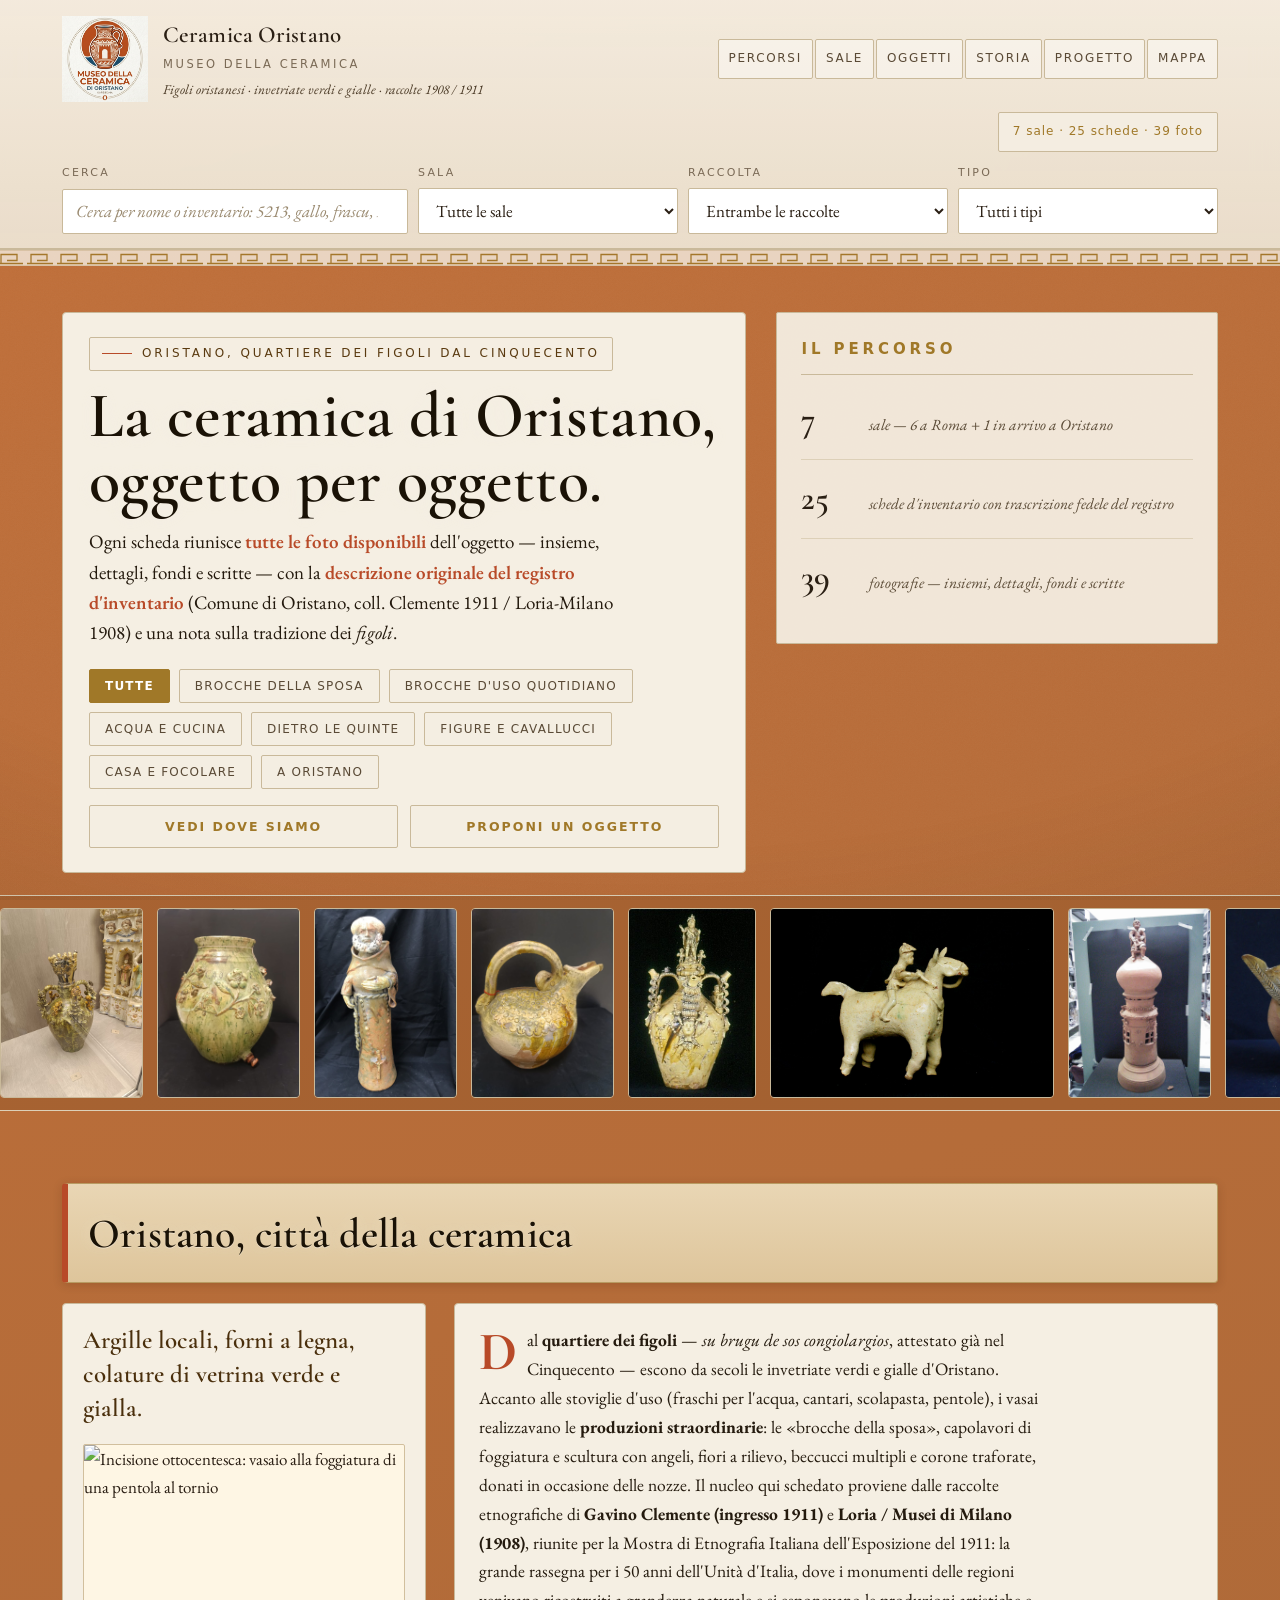
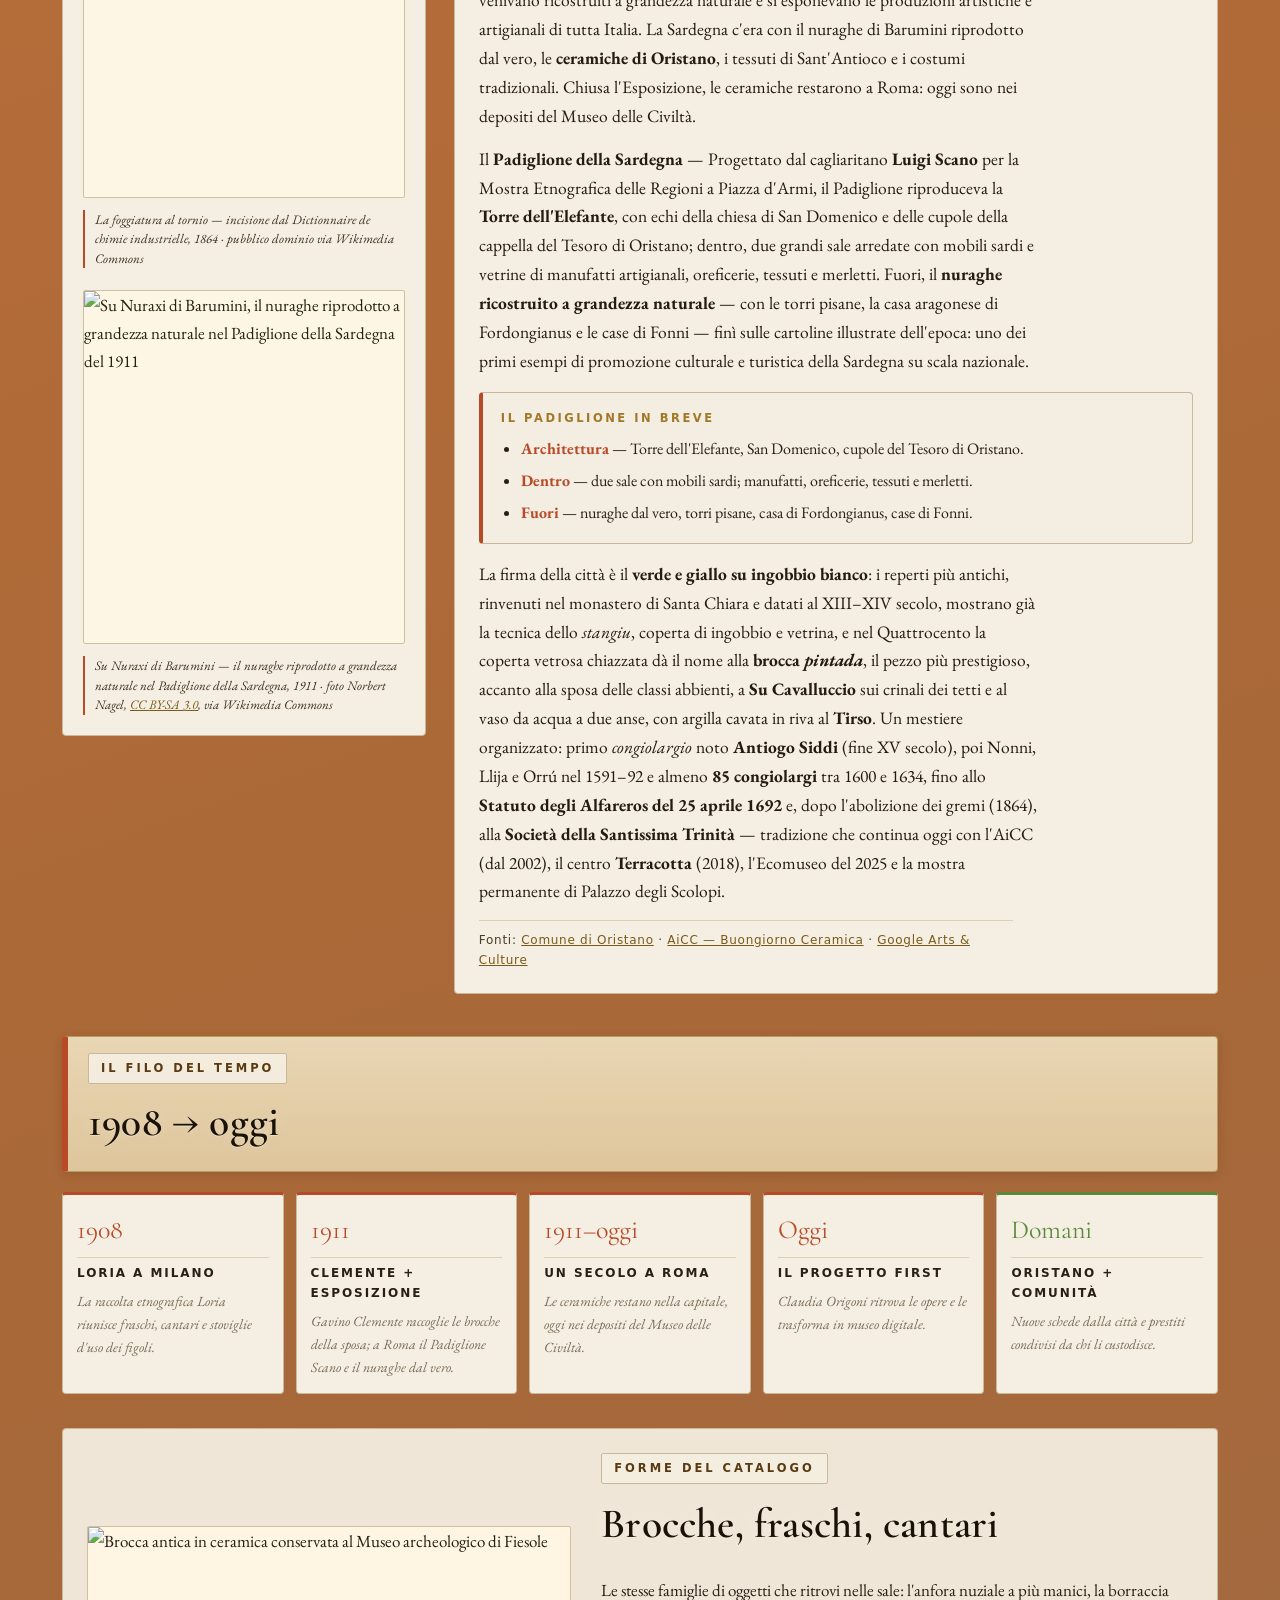
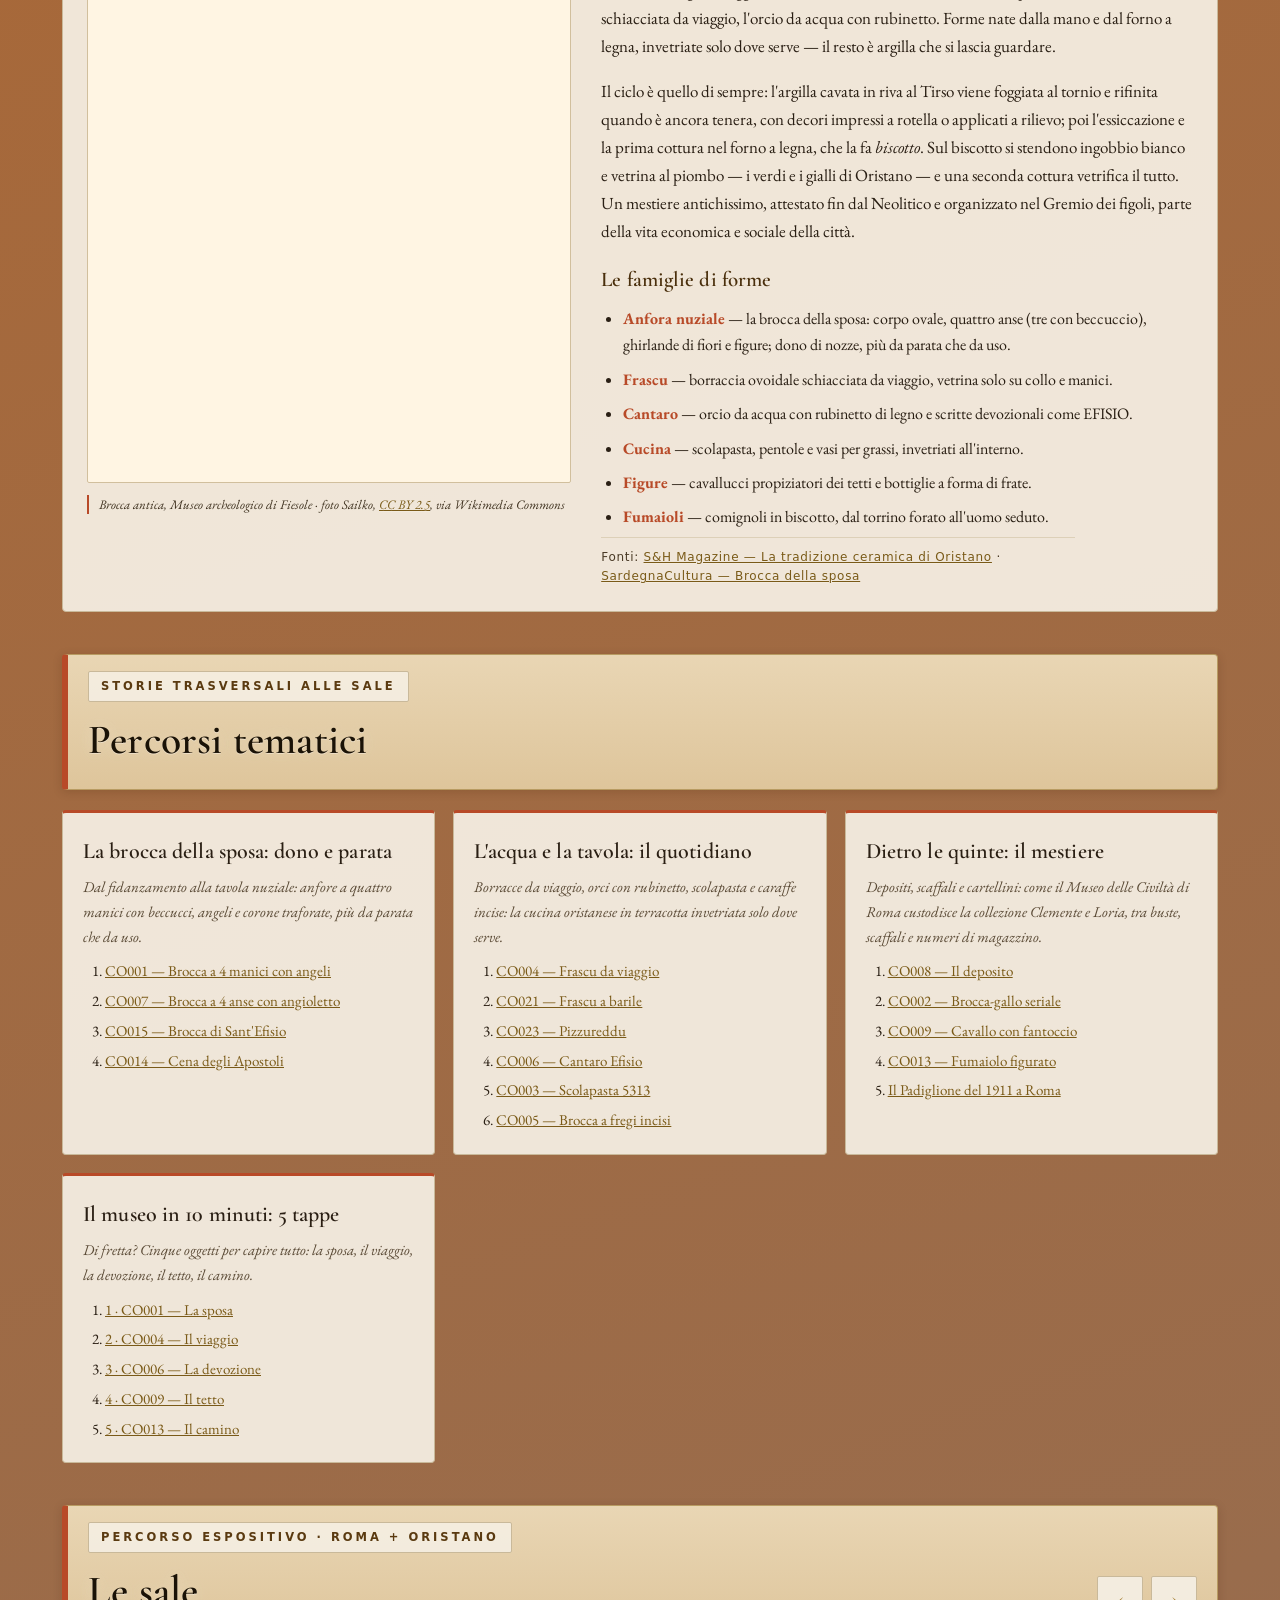
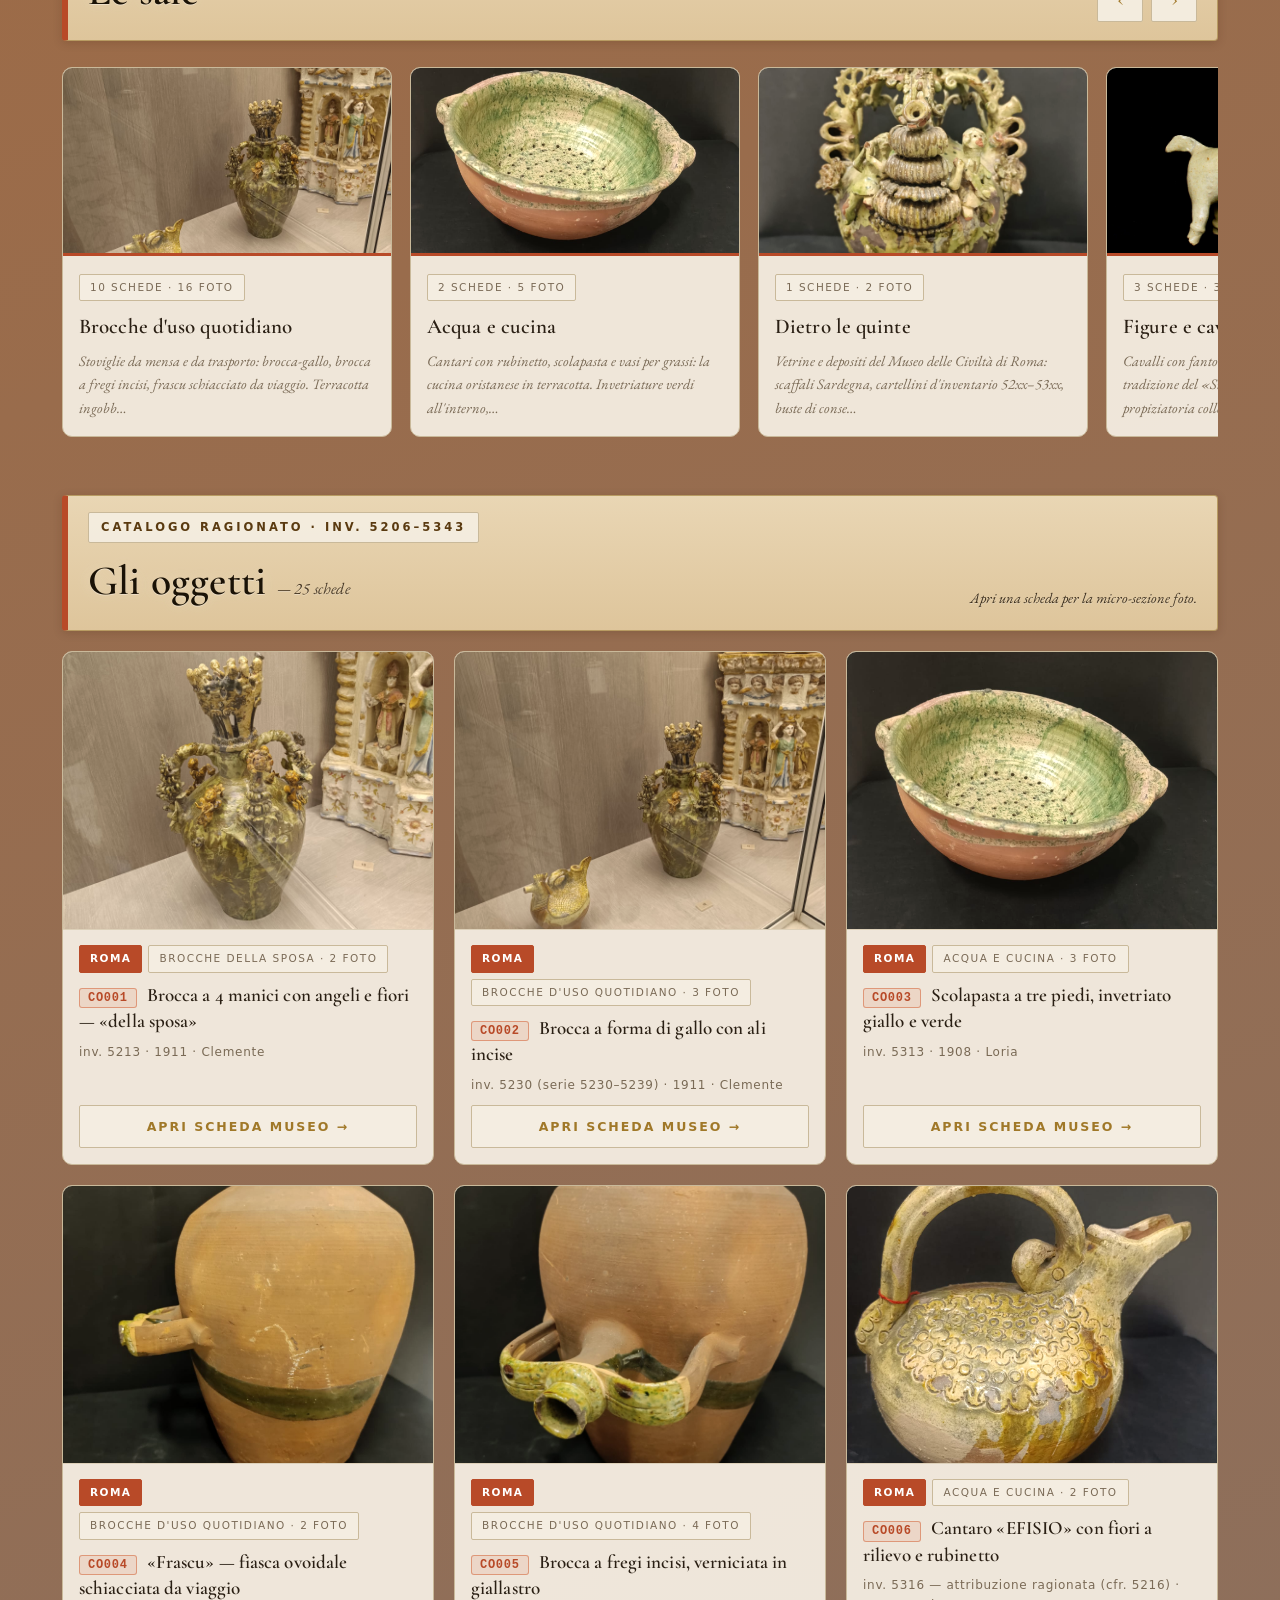
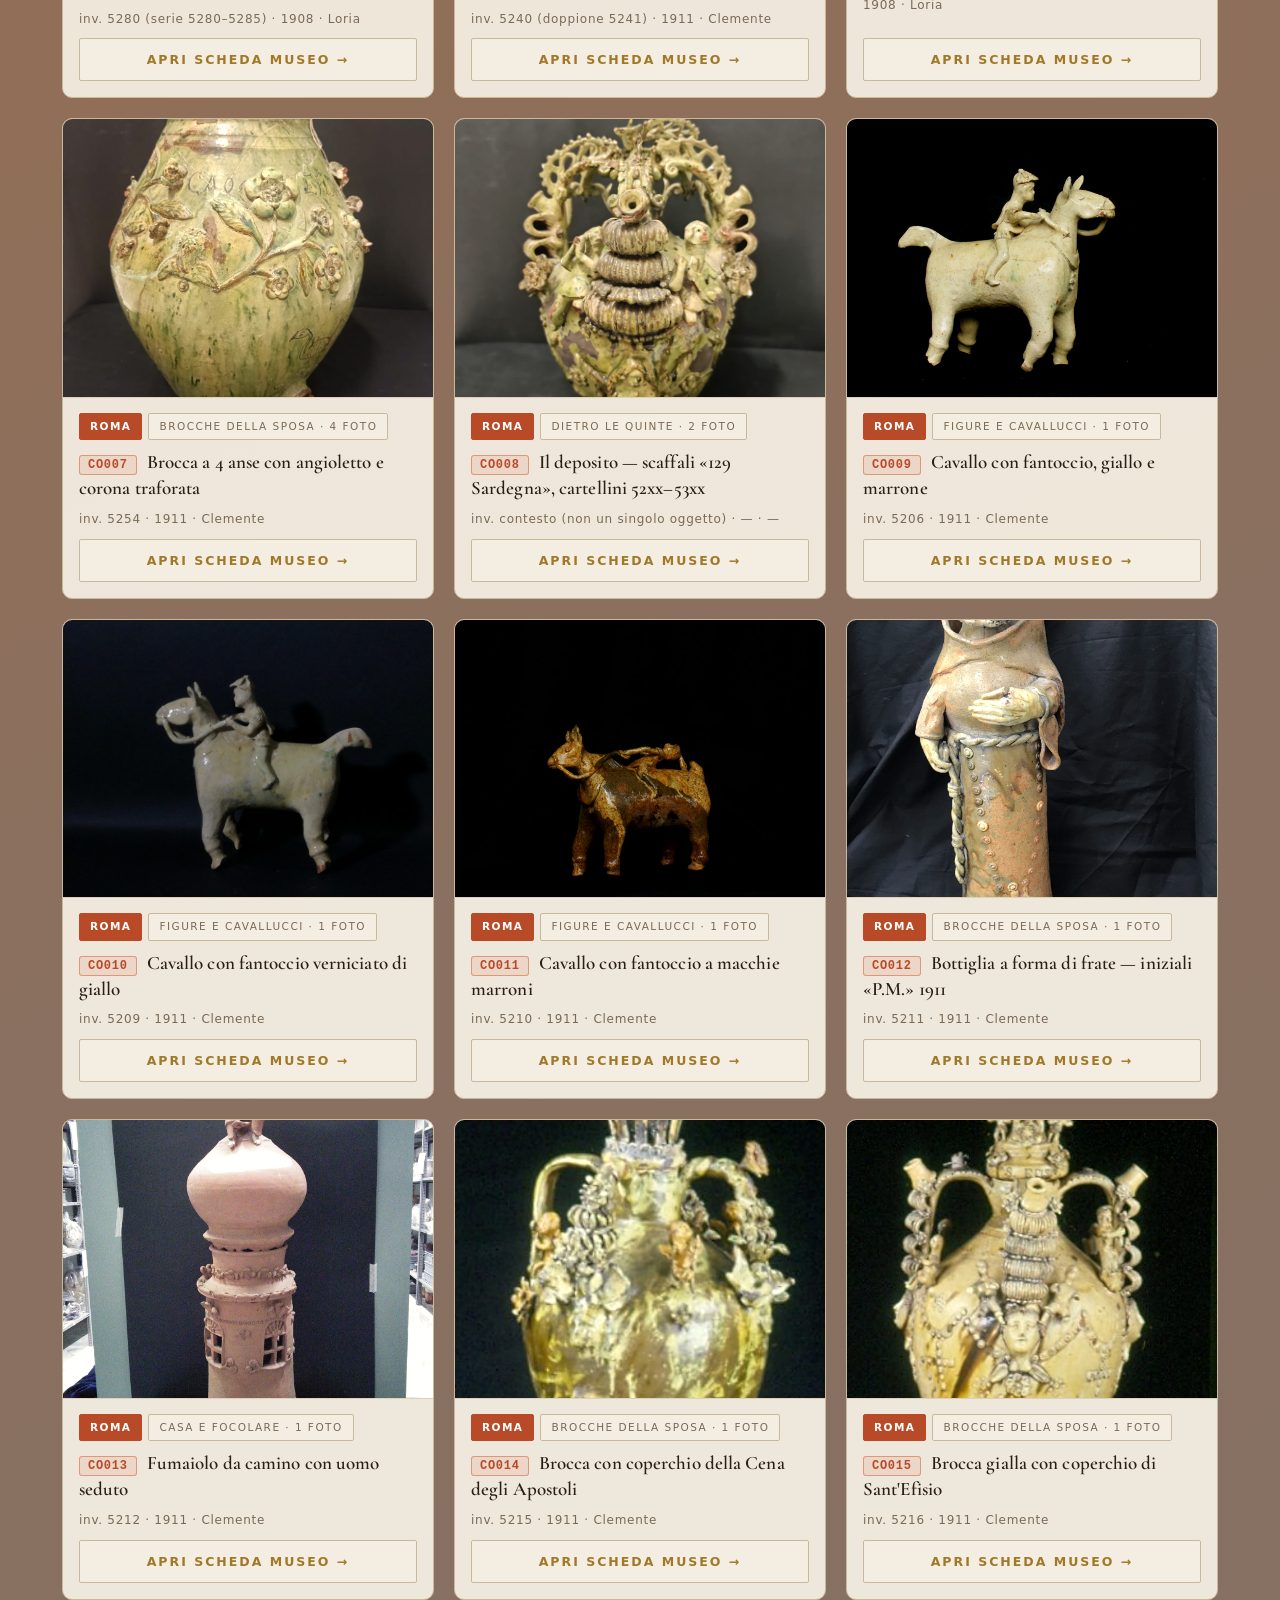
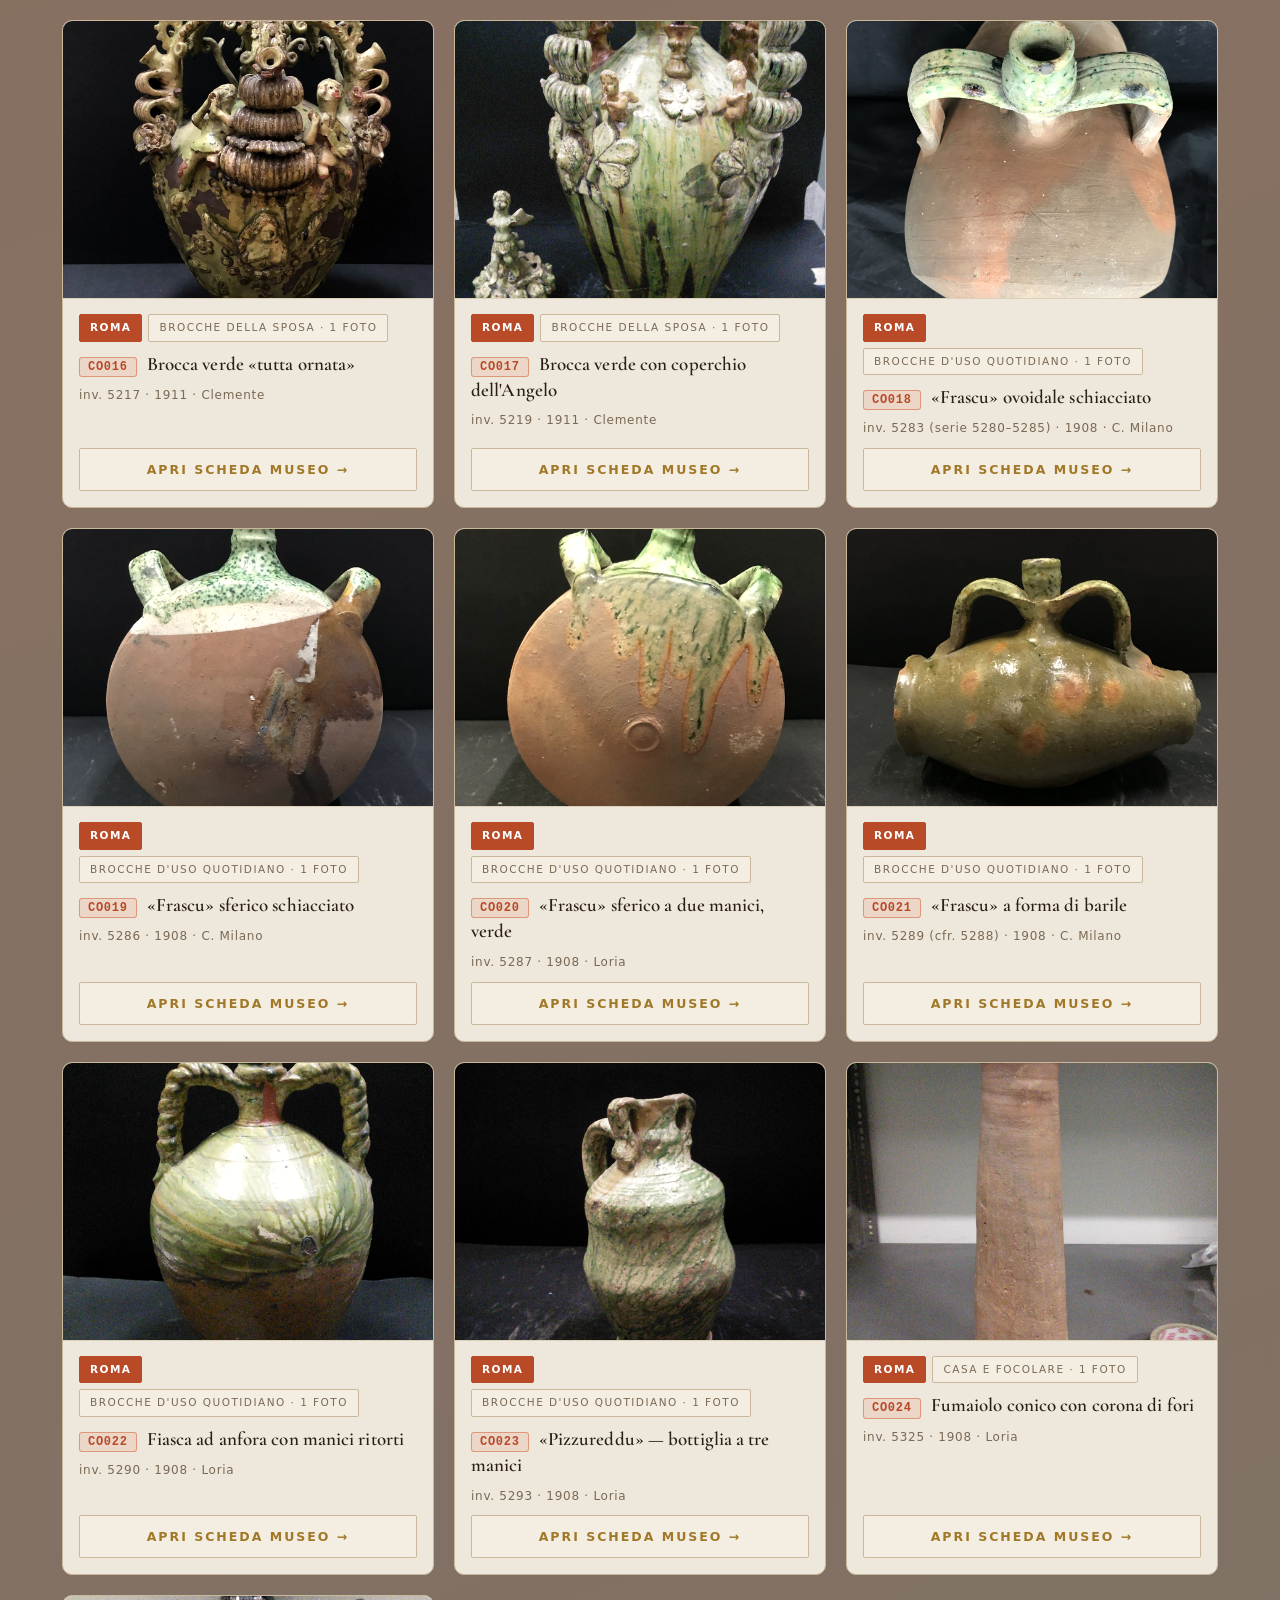
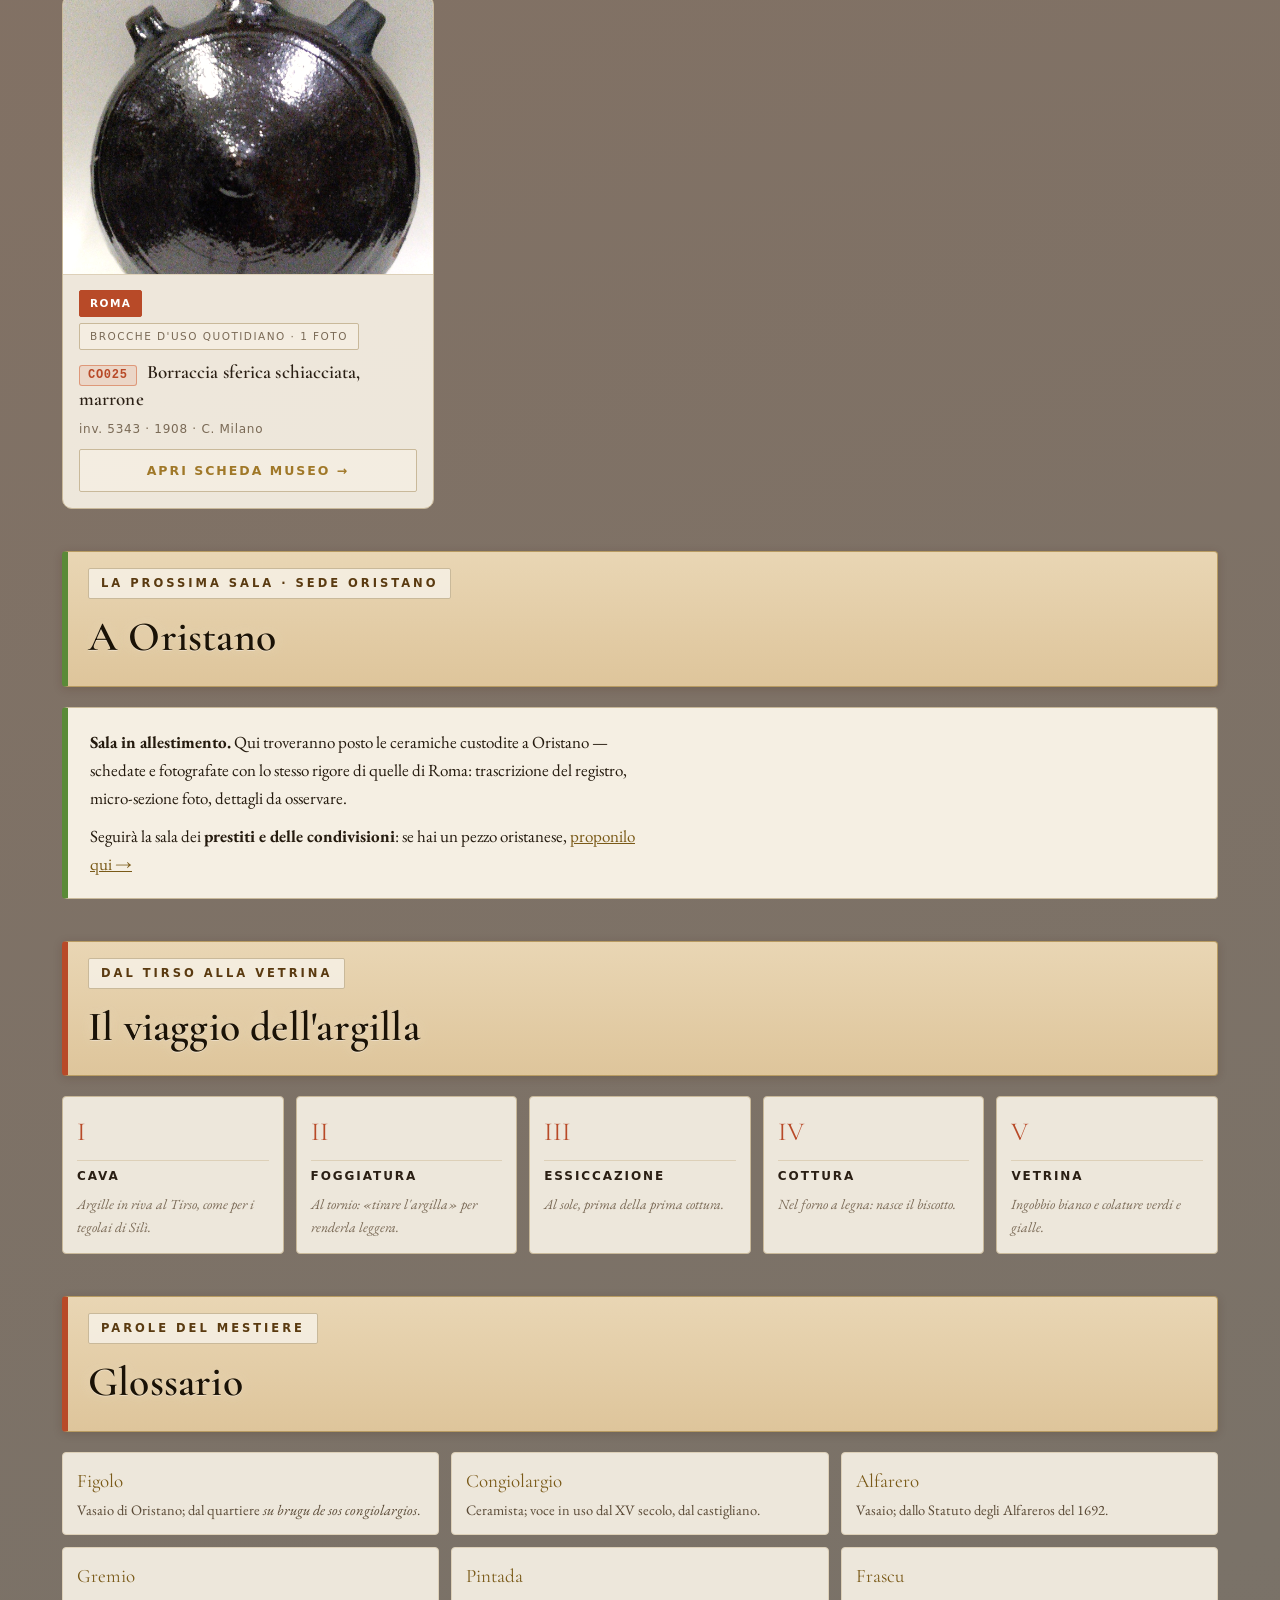
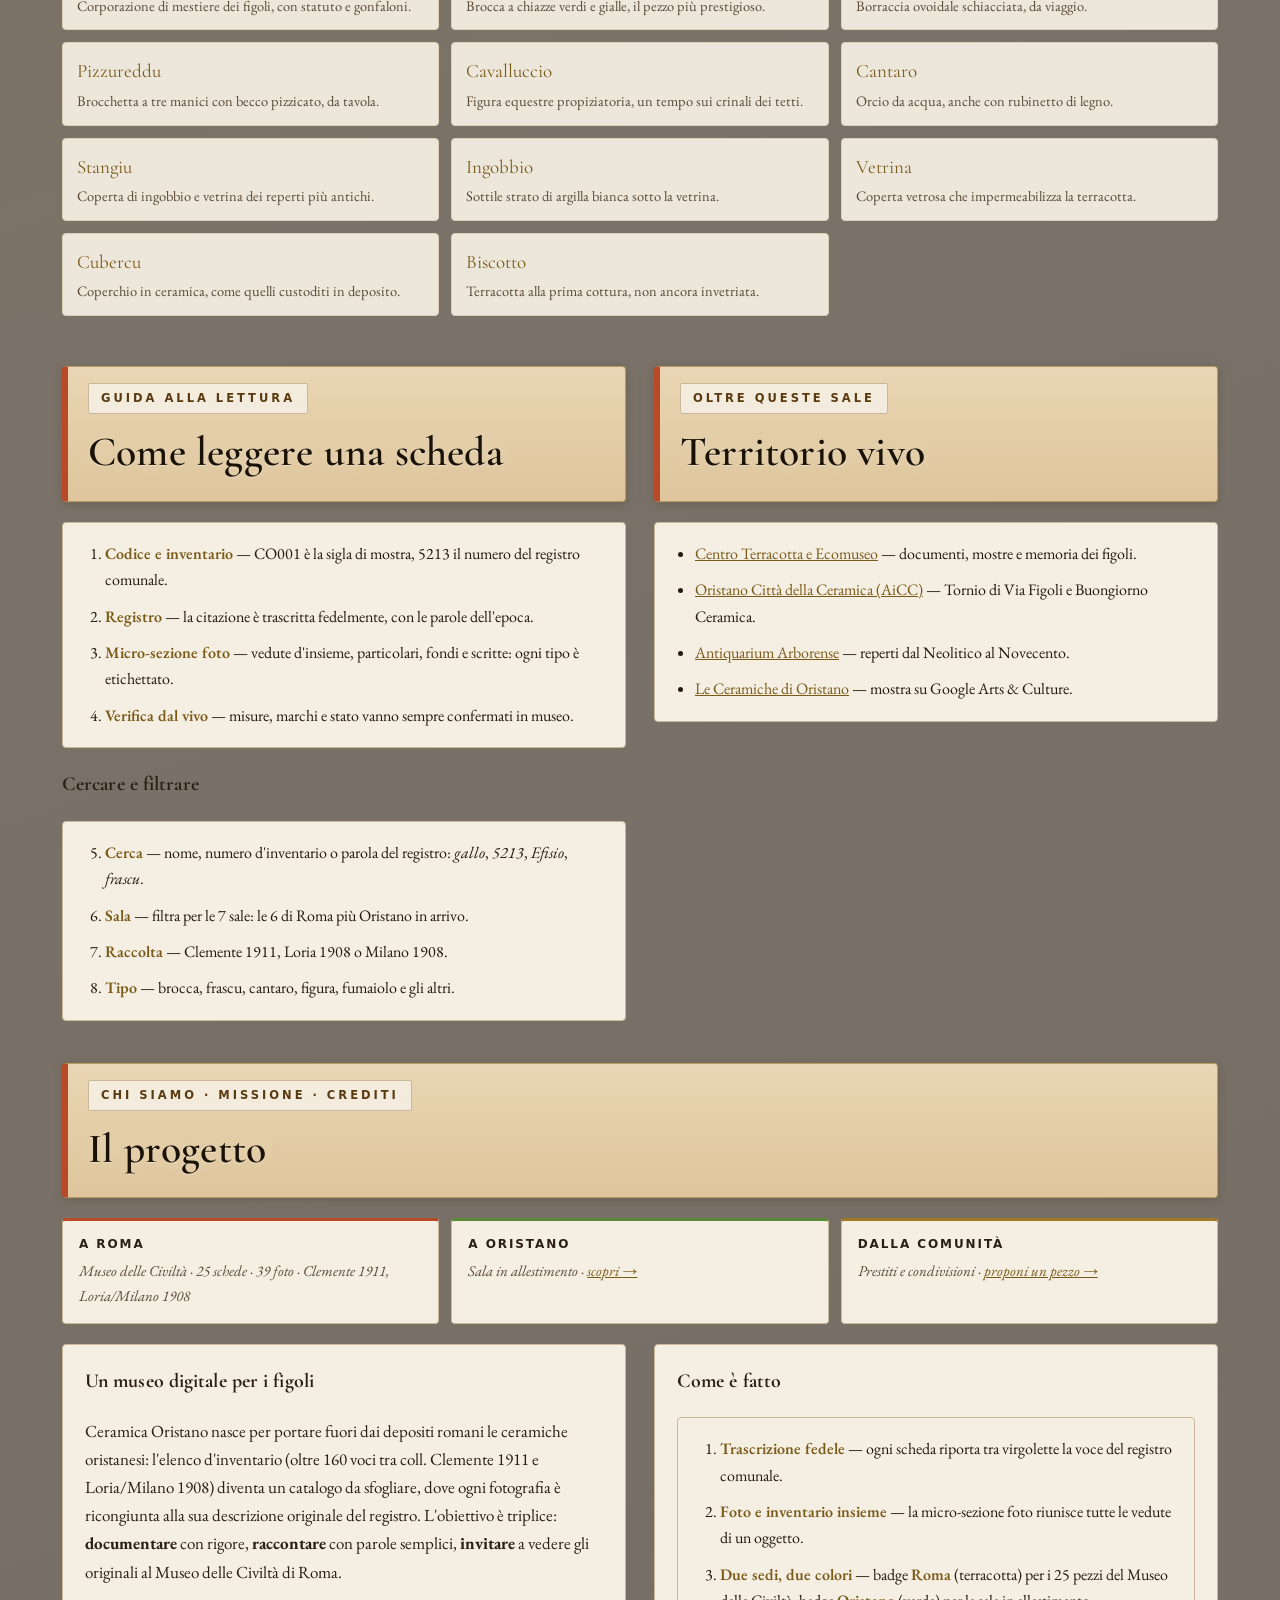
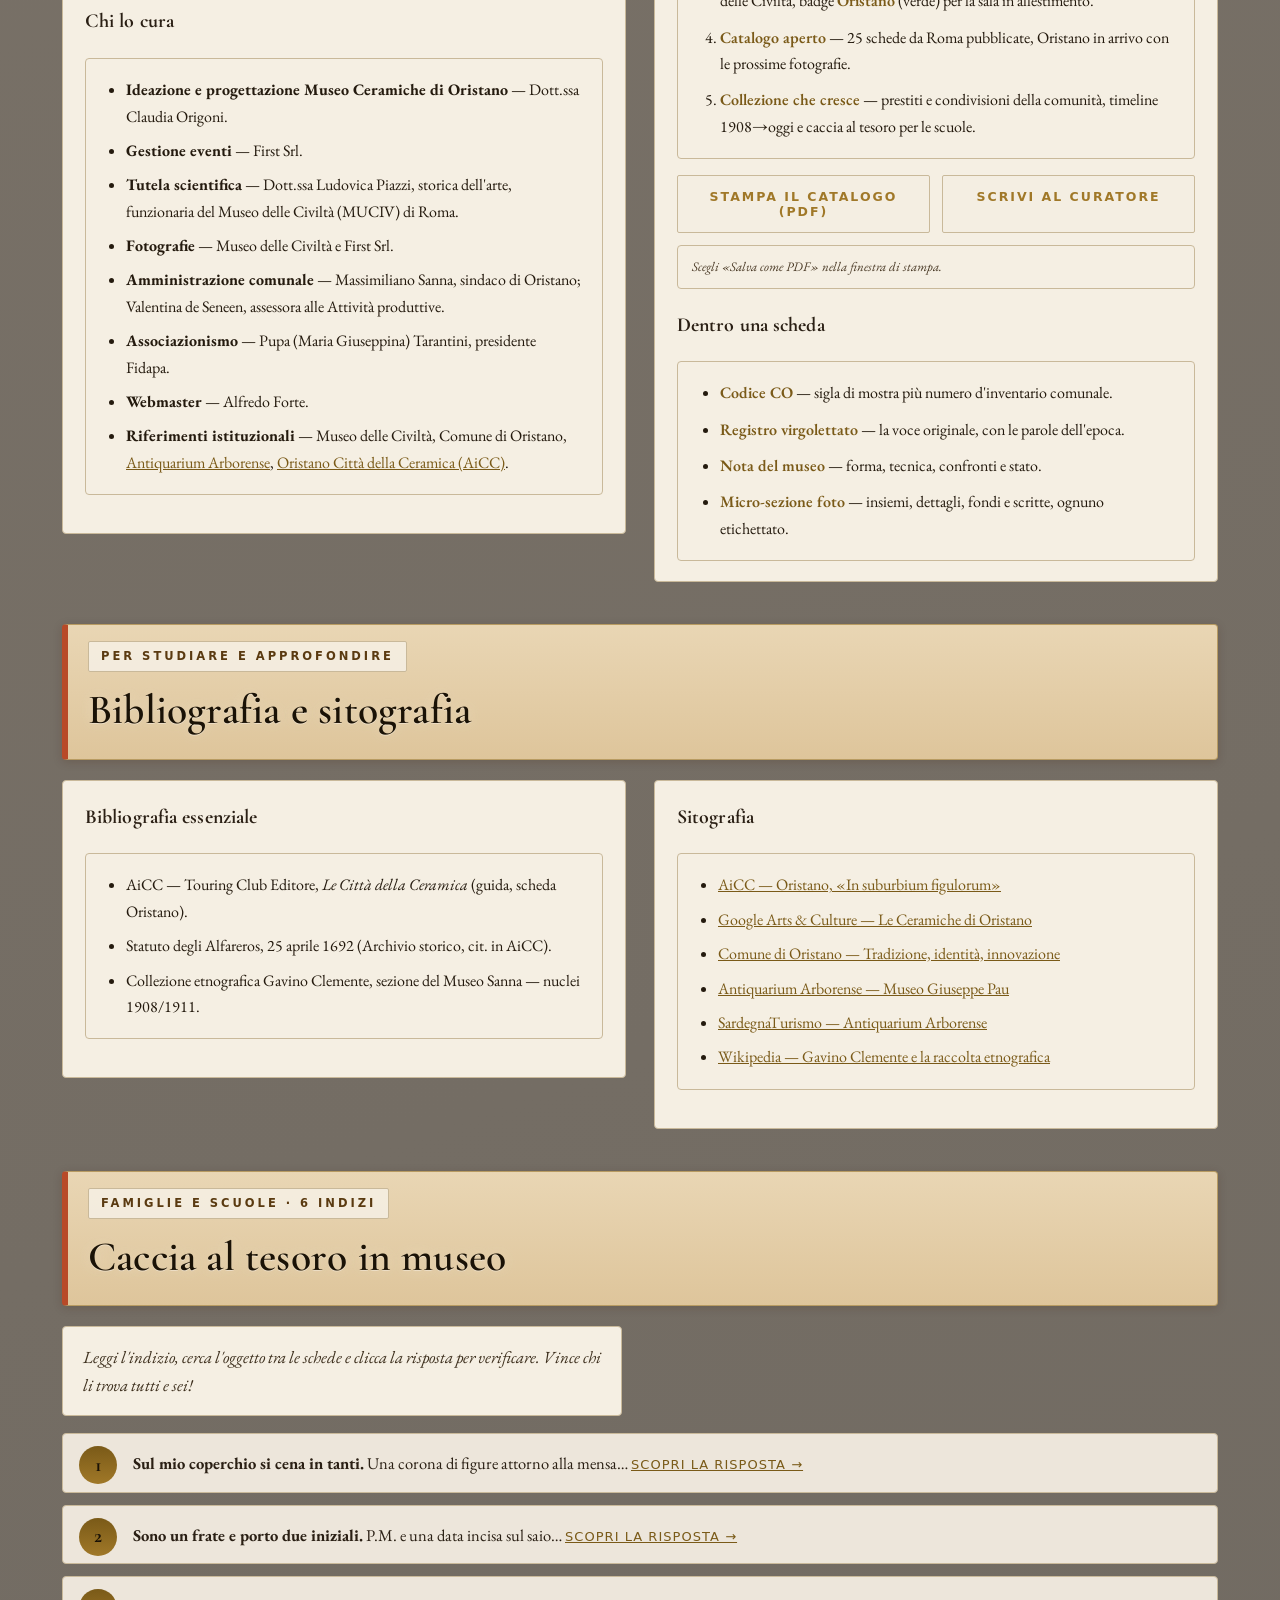
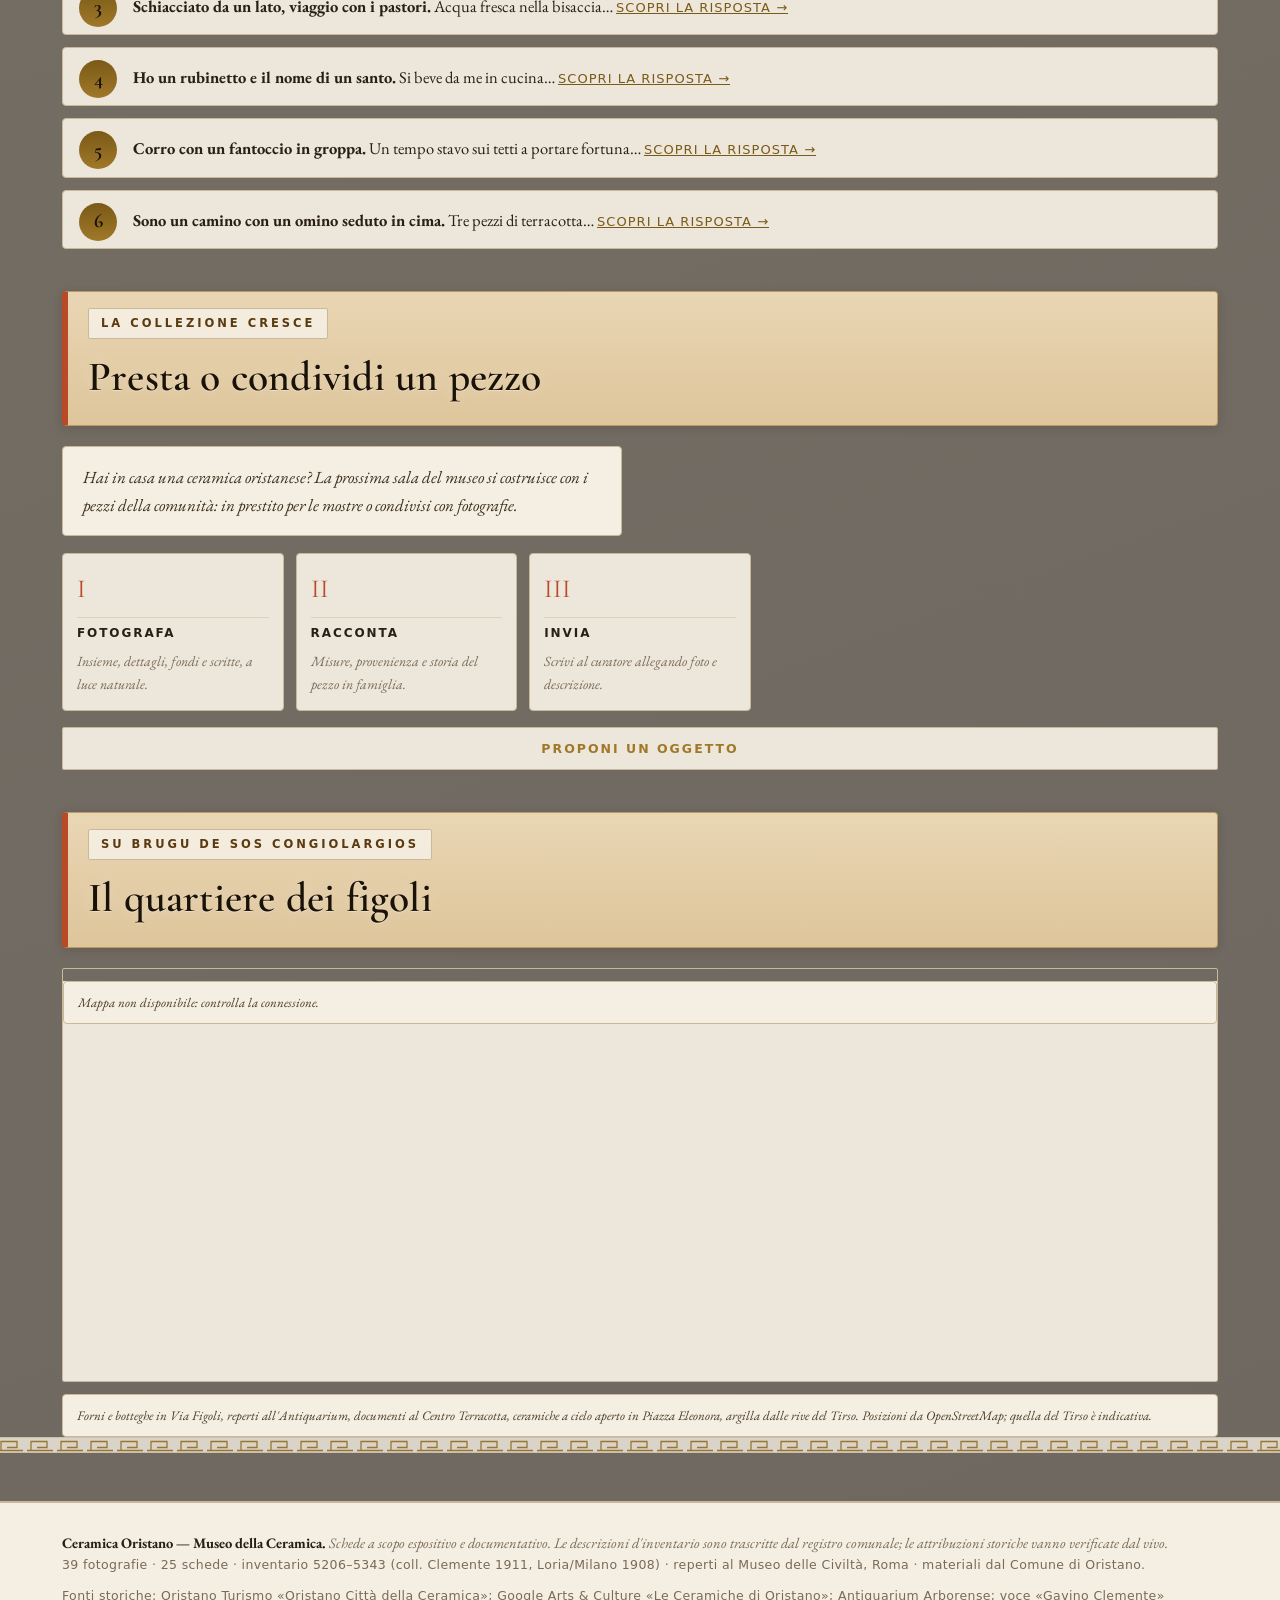
==== index.html @ d8eb33da "feat: strip capolavori e lente zoom 2x nelle schede" ====
<!DOCTYPE html>
<html lang="it">
<head>
<meta charset="UTF-8">
<meta name="viewport" content="width=device-width, initial-scale=1.0">
<meta name="theme-color" content="#14110d">
<title>Ceramica Oristano — Museo della Ceramica</title>
<meta name="description" content="Museo digitale delle ceramiche oristanesi custodite al Museo delle Civiltà di Roma: brocche della sposa, fraschi, cantari e scolapasta dei figoli, con descrizioni d'inventario e foto.">
<meta name="DC.title" content="Ceramica Oristano — Museo della Ceramica">
<meta name="DC.creator" content="Alfredo Forte">
<meta name="DC.contributor" content="Claudia Origoni (First Srl); Ludovica Piazzi (Museo delle Civiltà)">
<meta name="DC.publisher" content="Comune di Oristano">
<meta name="DC.subject" content="ceramica oristanese; figoli; brocca della sposa; frascu; cantaro; etnografia sarda; Clemente 1911; Loria 1908">
<meta name="DC.description" content="Museo digitale delle ceramiche oristanesi (inv. 5206–5343) custodite al Museo delle Civiltà di Roma.">
<meta name="DC.date" content="2026">
<meta name="DC.type" content="InteractiveResource">
<meta name="DC.format" content="text/html">
<meta name="DC.language" content="it">
<meta name="DC.coverage" content="Oristano, Sardegna; Roma">
<meta name="DC.rights" content="Testi di Alfredo Forte; fotografie: Museo delle Civiltà, First Srl, su concessione del Comune di Oristano">
<link rel="canonical" href="https://ceramica-oristano.vercel.app/">
<meta property="og:type" content="website">
<meta property="og:locale" content="it_IT">
<meta property="og:site_name" content="Ceramica Oristano — Museo della Ceramica">
<meta property="og:title" content="Ceramica Oristano — Museo della Ceramica">
<meta property="og:description" content="Brocche della sposa, fraschi, cantari, cavallucci e fumaioli dei figoli oristanesi: 25 schede d'inventario con 39 fotografie.">
<meta property="og:url" content="https://ceramica-oristano.vercel.app/">
<meta property="og:image" content="https://ceramica-oristano.vercel.app/assets/logo-museo-icon.png">
<meta property="og:image:alt" content="Logo Ceramica Oristano — Museo della Ceramica">
<meta name="twitter:card" content="summary_large_image">
<meta name="twitter:title" content="Ceramica Oristano — Museo della Ceramica">
<meta name="twitter:description" content="Brocche della sposa, fraschi, cantari, cavallucci e fumaioli dei figoli oristanesi: 25 schede d'inventario con 39 fotografie.">
<meta name="twitter:image" content="https://ceramica-oristano.vercel.app/assets/logo-museo-icon.png">
<script type="application/ld+json">
{"@context":"https://schema.org","@graph":[
 {"@type":"Museum","name":"Ceramica Oristano — Museo della Ceramica","description":"Museo digitale delle ceramiche oristanesi custodite al Museo delle Civiltà di Roma: brocche della sposa, fraschi, cantari e scolapasta dei figoli.","url":"https://ceramica-oristano.vercel.app/","inLanguage":"it"},
{"@type":"ItemList","name":"Schede del catalogo","itemListElement":[
{"@type":"ListItem","position":1,"item":{"@type":"VisualArtwork","name":"Brocca a 4 manici con angeli e fiori — della sposa","identifier":"5213","url":"https://ceramica-oristano.vercel.app/#scheda-brocca-4manici-angeli-5213"}},
{"@type":"ListItem","position":2,"item":{"@type":"VisualArtwork","name":"Brocca a forma di gallo con ali incise","identifier":"5230","url":"https://ceramica-oristano.vercel.app/#scheda-brocca-gallo-5230"}},
{"@type":"ListItem","position":3,"item":{"@type":"VisualArtwork","name":"Scolapasta a tre piedi, invetriato giallo e verde","identifier":"5313","url":"https://ceramica-oristano.vercel.app/#scheda-scolapasta-5313"}},
{"@type":"ListItem","position":4,"item":{"@type":"VisualArtwork","name":"Frascu — fiasca ovoidale schiacciata da viaggio","identifier":"5280","url":"https://ceramica-oristano.vercel.app/#scheda-frascu-schiacciato-5280"}},
{"@type":"ListItem","position":5,"item":{"@type":"VisualArtwork","name":"Brocca a fregi incisi, verniciata in giallastro","identifier":"5240","url":"https://ceramica-oristano.vercel.app/#scheda-brocca-fregi-incisi-5240"}},
{"@type":"ListItem","position":6,"item":{"@type":"VisualArtwork","name":"Cantaro EFISIO con fiori a rilievo e rubinetto","identifier":"5316","url":"https://ceramica-oristano.vercel.app/#scheda-cantaro-efisio-5316"}},
{"@type":"ListItem","position":7,"item":{"@type":"VisualArtwork","name":"Brocca a 4 anse con angioletto e corona traforata","identifier":"5254","url":"https://ceramica-oristano.vercel.app/#scheda-brocca-4anse-angioletto-5254"}},
 {"@type":"ListItem","position":8,"item":{"@type":"VisualArtwork","name":"Il deposito — scaffali 129 Sardegna","url":"https://ceramica-oristano.vercel.app/#scheda-deposito-scaffali-sardegna"}},
 {"@type":"ListItem","position":9,"item":{"@type":"VisualArtwork","name":"Cavallo con fantoccio, giallo e marrone","identifier":"5206","url":"https://ceramica-oristano.vercel.app/#scheda-cavallo-fantoccio-5206"}},
 {"@type":"ListItem","position":10,"item":{"@type":"VisualArtwork","name":"Cavallo con fantoccio verniciato di giallo","identifier":"5209","url":"https://ceramica-oristano.vercel.app/#scheda-cavallo-fantoccio-5209"}},
 {"@type":"ListItem","position":11,"item":{"@type":"VisualArtwork","name":"Cavallo con fantoccio a macchie marroni","identifier":"5210","url":"https://ceramica-oristano.vercel.app/#scheda-cavallo-fantoccio-5210"}},
 {"@type":"ListItem","position":12,"item":{"@type":"VisualArtwork","name":"Bottiglia a forma di frate — iniziali P.M. 1911","identifier":"5211","url":"https://ceramica-oristano.vercel.app/#scheda-bottiglia-frate-5211"}},
 {"@type":"ListItem","position":13,"item":{"@type":"VisualArtwork","name":"Fumaiolo da camino con uomo seduto","identifier":"5212","url":"https://ceramica-oristano.vercel.app/#scheda-fumaiolo-uomo-seduto-5212"}},
 {"@type":"ListItem","position":14,"item":{"@type":"VisualArtwork","name":"Brocca con coperchio della Cena degli Apostoli","identifier":"5215","url":"https://ceramica-oristano.vercel.app/#scheda-brocca-cena-apostoli-5215"}},
 {"@type":"ListItem","position":15,"item":{"@type":"VisualArtwork","name":"Brocca gialla con coperchio di Sant'Efisio","identifier":"5216","url":"https://ceramica-oristano.vercel.app/#scheda-brocca-sant-efisio-5216"}},
 {"@type":"ListItem","position":16,"item":{"@type":"VisualArtwork","name":"Brocca verde tutta ornata","identifier":"5217","url":"https://ceramica-oristano.vercel.app/#scheda-brocca-verde-ornata-5217"}},
 {"@type":"ListItem","position":17,"item":{"@type":"VisualArtwork","name":"Brocca verde con coperchio dell'Angelo","identifier":"5219","url":"https://ceramica-oristano.vercel.app/#scheda-brocca-angelo-verde-5219"}},
 {"@type":"ListItem","position":18,"item":{"@type":"VisualArtwork","name":"Frascu ovoidale schiacciato","identifier":"5283","url":"https://ceramica-oristano.vercel.app/#scheda-frascu-ovoidale-5283"}},
 {"@type":"ListItem","position":19,"item":{"@type":"VisualArtwork","name":"Frascu sferico schiacciato","identifier":"5286","url":"https://ceramica-oristano.vercel.app/#scheda-frascu-sferico-5286"}},
 {"@type":"ListItem","position":20,"item":{"@type":"VisualArtwork","name":"Frascu sferico a due manici, verde","identifier":"5287","url":"https://ceramica-oristano.vercel.app/#scheda-frascu-sferico-verde-5287"}},
 {"@type":"ListItem","position":21,"item":{"@type":"VisualArtwork","name":"Frascu a forma di barile","identifier":"5289","url":"https://ceramica-oristano.vercel.app/#scheda-frascu-barile-5289"}},
 {"@type":"ListItem","position":22,"item":{"@type":"VisualArtwork","name":"Fiasca ad anfora con manici ritorti","identifier":"5290","url":"https://ceramica-oristano.vercel.app/#scheda-fiasca-ritorta-5290"}},
 {"@type":"ListItem","position":23,"item":{"@type":"VisualArtwork","name":"Pizzureddu — bottiglia a tre manici","identifier":"5293","url":"https://ceramica-oristano.vercel.app/#scheda-pizzureddu-5293"}},
 {"@type":"ListItem","position":24,"item":{"@type":"VisualArtwork","name":"Fumaiolo conico con corona di fori","identifier":"5325","url":"https://ceramica-oristano.vercel.app/#scheda-fumaiolo-conico-5325"}},
 {"@type":"ListItem","position":25,"item":{"@type":"VisualArtwork","name":"Borraccia sferica schiacciata, marrone","identifier":"5343","url":"https://ceramica-oristano.vercel.app/#scheda-borraccia-marrone-5343"}}
]}]}
</script>
<link rel="icon" href="assets/logo-museo-icon.png" type="image/png">
<link rel="stylesheet" href="styles.css?v=7">
<link rel="preconnect" href="https://fonts.googleapis.com">
<link rel="preconnect" href="https://fonts.gstatic.com" crossorigin>
<link href="https://fonts.googleapis.com/css2?family=Cormorant+Garamond:ital,wght@0,500;0,600;0,700;1,500;1,600&family=EB+Garamond:ital@0;1&display=swap" rel="stylesheet">
<link rel="stylesheet" href="https://unpkg.com/leaflet@1.9.4/dist/leaflet.css">
</head>
<body>
<a class="salta" href="#oggetti">Salta alle schede</a>
<header class="topbar">
  <div class="wrap topbar-in">
    <div class="brand">
      <a class="brand-home" id="home" href="#" aria-label="Torna in cima alla pagina">
      <img src="assets/logo-museo-icon.png" alt="Museo della Ceramica di Oristano" class="brand-logo">
      <div class="brand-tx">
        <h1>Ceramica Oristano <span>Museo della Ceramica</span></h1>
        <p>Figoli oristanesi · invetriate verdi e gialle · raccolte 1908 / 1911</p>
      </div>
      </a>
    </div>
    <nav class="topnav" aria-label="Sezioni della pagina">
      <a href="#percorsi">Percorsi</a>
      <a href="#sale">Sale</a>
      <a href="#oggetti">Oggetti</a>
      <a href="#storia">Storia</a>
      <a href="#progetto">Progetto</a>
      <a href="#mappa-sez">Mappa</a>
    </nav>
    <div class="stats" id="stats">…</div>
  </div>
  <div class="wrap commandbar" role="search">
    <label class="cmd cmd-q">Cerca
      <input id="q" type="search" placeholder="Cerca per nome o inventario: 5213, gallo, frascu, Efisio…" autocomplete="off">
    </label>
    <label class="cmd cmd-s">Sala
      <select id="filtroCat"><option value="">Tutte le sale</option></select>
    </label>
    <label class="cmd cmd-s">Raccolta
      <select id="filtroRac">
        <option value="">Entrambe le raccolte</option>
        <option value="Clemente">Clemente · 1911</option>
        <option value="Loria">Loria · 1908</option>
        <option value="Milano">Milano · 1908</option>
      </select>
    </label>
    <label class="cmd cmd-s">Tipo
      <select id="filtroTipo"><option value="">Tutti i tipi</option></select>
    </label>
  </div>
</header>
<div class="meandro" aria-hidden="true"></div>

<section class="hero wrap">
  <div class="hero-text">
    <p class="kicker"><span class="tick" aria-hidden="true"></span>Oristano, quartiere dei figoli dal Cinquecento</p>
    <h2>La ceramica di Oristano, oggetto per oggetto.</h2>
    <p class="lede">Ogni scheda riunisce <strong>tutte le foto disponibili</strong> dell'oggetto — insieme, dettagli, fondi e scritte — con la <strong>descrizione originale del registro d'inventario</strong> (Comune di Oristano, coll. Clemente 1911 / Loria-Milano 1908) e una nota sulla tradizione dei <em>figoli</em>.</p>
    <div class="chips" id="chips"></div>
    <div class="cta-row">
      <a class="btn btn-link" href="#mappa-sez">Vedi dove siamo</a>
      <a class="btn btn-link" href="#condividi-sez">Proponi un oggetto</a>
    </div>
  </div>
  <aside class="hero-card" aria-label="Come è organizzato il percorso">
    <h3>Il percorso</h3>
    <dl class="facts">
      <div><dt>7</dt><dd>sale — 6 a Roma + 1 in arrivo a Oristano</dd></div>
      <div><dt>25</dt><dd>schede d'inventario con trascrizione fedele del registro</dd></div>
      <div><dt>39</dt><dd>fotografie — insiemi, dettagli, fondi e scritte</dd></div>
    </dl>
  </aside>
</section>

<section class="capolavori" aria-label="Capolavori: una scelta di foto, clicca per aprire la scheda">
  <div class="capolavori-track">
    <a href="#scheda-brocca-4manici-angeli-5213"><img loading="lazy" src="assets/vetrina-brocca-4manici-01.jpg" alt="Brocca a 4 manici con angeli"></a>
    <a href="#scheda-brocca-4anse-angioletto-5254"><img loading="lazy" src="assets/brocca-4anse-5254-01.jpg" alt="Brocca a 4 anse con angioletto"></a>
    <a href="#scheda-bottiglia-frate-5211"><img loading="lazy" src="assets/inv-5211.jpg" alt="Bottiglia a forma di frate"></a>
    <a href="#scheda-cantaro-efisio-5316"><img loading="lazy" src="assets/cantaro-efisio-01.jpg" alt="Cantaro Efisio"></a>
    <a href="#scheda-brocca-sant-efisio-5216"><img loading="lazy" src="assets/inv-5216.jpg" alt="Brocca di Sant'Efisio"></a>
    <a href="#scheda-cavallo-fantoccio-5206"><img loading="lazy" src="assets/inv-5206.jpg" alt="Cavallo con fantoccio"></a>
    <a href="#scheda-fumaiolo-uomo-seduto-5212"><img loading="lazy" src="assets/inv-5212.jpg" alt="Fumaiolo con uomo seduto"></a>
    <a href="#scheda-brocca-gallo-5230"><img loading="lazy" src="assets/inv-5230.jpg" alt="Brocca a forma di gallo"></a>
    <span aria-hidden="true" class="capolavori-doppio">
    <a href="#scheda-brocca-4manici-angeli-5213" tabindex="-1"><img loading="lazy" src="assets/vetrina-brocca-4manici-01.jpg" alt="" aria-hidden="true"></a>
    <a href="#scheda-brocca-4anse-angioletto-5254" tabindex="-1"><img loading="lazy" src="assets/brocca-4anse-5254-01.jpg" alt="" aria-hidden="true"></a>
    <a href="#scheda-bottiglia-frate-5211" tabindex="-1"><img loading="lazy" src="assets/inv-5211.jpg" alt="" aria-hidden="true"></a>
    <a href="#scheda-cantaro-efisio-5316" tabindex="-1"><img loading="lazy" src="assets/cantaro-efisio-01.jpg" alt="" aria-hidden="true"></a>
    <a href="#scheda-brocca-sant-efisio-5216" tabindex="-1"><img loading="lazy" src="assets/inv-5216.jpg" alt="" aria-hidden="true"></a>
    <a href="#scheda-cavallo-fantoccio-5206" tabindex="-1"><img loading="lazy" src="assets/inv-5206.jpg" alt="" aria-hidden="true"></a>
    <a href="#scheda-fumaiolo-uomo-seduto-5212" tabindex="-1"><img loading="lazy" src="assets/inv-5212.jpg" alt="" aria-hidden="true"></a>
    <a href="#scheda-brocca-gallo-5230" tabindex="-1"><img loading="lazy" src="assets/inv-5230.jpg" alt="" aria-hidden="true"></a>
    </span>
  </div>
</section>

<section class="wrap storia" id="storia">
  <h2 class="sec">Oristano, città della ceramica</h2>
  <div class="storia-grid">
    <div class="storia-side">
      <p class="storia-lede">Argille locali, forni a legna, colature di vetrina verde e gialla.</p>
      <figure class="fig-storia">
        <img src="https://commons.wikimedia.org/wiki/Special:FilePath/Poterie_ebauchage_487.jpg?width=800" alt="Incisione ottocentesca: vasaio alla foggiatura di una pentola al tornio" loading="lazy" decoding="async">
        <figcaption>La foggiatura al tornio — incisione dal <em>Dictionnaire de chimie industrielle</em>, 1864 · pubblico dominio via Wikimedia Commons</figcaption>
      </figure>
      <figure class="fig-storia">
        <img src="https://commons.wikimedia.org/wiki/Special:FilePath/Nuraghe_Su_Nuraxi_-_Barumini_-_Sardinia_-_Italy_-_01.jpg?width=800" alt="Su Nuraxi di Barumini, il nuraghe riprodotto a grandezza naturale nel Padiglione della Sardegna del 1911" loading="lazy" decoding="async">
        <figcaption>Su Nuraxi di Barumini — il nuraghe riprodotto a grandezza naturale nel Padiglione della Sardegna, 1911 · foto Norbert Nagel, <a href="https://creativecommons.org/licenses/by-sa/3.0">CC BY-SA 3.0</a>, via Wikimedia Commons</figcaption>
      </figure>
    </div>
    <div class="storia-tx">
    <p>Dal <strong>quartiere dei figoli</strong> — <em>su brugu de sos congiolargios</em>, attestato già nel Cinquecento — escono da secoli le invetriate verdi e gialle d'Oristano. Accanto alle stoviglie d'uso (fraschi per l'acqua, cantari, scolapasta, pentole), i vasai realizzavano le <strong>produzioni straordinarie</strong>: le «brocche della sposa», capolavori di foggiatura e scultura con angeli, fiori a rilievo, beccucci multipli e corone traforate, donati in occasione delle nozze. Il nucleo qui schedato proviene dalle raccolte etnografiche di <strong>Gavino Clemente (ingresso 1911)</strong> e <strong>Loria / Musei di Milano (1908)</strong>, riunite per la Mostra di Etnografia Italiana dell'Esposizione del 1911: la grande rassegna per i 50 anni dell'Unità d'Italia, dove i monumenti delle regioni venivano ricostruiti a grandezza naturale e si esponevano le produzioni artistiche e artigianali di tutta Italia. La Sardegna c'era con il nuraghe di Barumini riprodotto dal vero, le <strong>ceramiche di Oristano</strong>, i tessuti di Sant'Antioco e i costumi tradizionali. Chiusa l'Esposizione, le ceramiche restarono a Roma: oggi sono nei depositi del Museo delle Civiltà.</p>
    <p>Il <strong>Padiglione della Sardegna</strong> — Progettato dal cagliaritano <strong>Luigi Scano</strong> per la Mostra Etnografica delle Regioni a Piazza d'Armi, il Padiglione riproduceva la <strong>Torre dell'Elefante</strong>, con echi della chiesa di San Domenico e delle cupole della cappella del Tesoro di Oristano; dentro, due grandi sale arredate con mobili sardi e vetrine di manufatti artigianali, oreficerie, tessuti e merletti. Fuori, il <strong>nuraghe ricostruito a grandezza naturale</strong> — con le torri pisane, la casa aragonese di Fordongianus e le case di Fonni — finì sulle cartoline illustrate dell'epoca: uno dei primi esempi di promozione culturale e turistica della Sardegna su scala nazionale.</p>
    <aside class="padiglione" aria-label="Il Padiglione in breve">
      <h4>Il Padiglione in breve</h4>
      <ul>
        <li><strong>Architettura</strong> — Torre dell'Elefante, San Domenico, cupole del Tesoro di Oristano.</li>
        <li><strong>Dentro</strong> — due sale con mobili sardi; manufatti, oreficerie, tessuti e merletti.</li>
        <li><strong>Fuori</strong> — nuraghe dal vero, torri pisane, casa di Fordongianus, case di Fonni.</li>
      </ul>
    </aside>
    <p>La firma della città è il <strong>verde e giallo su ingobbio bianco</strong>: i reperti più antichi, rinvenuti nel monastero di Santa Chiara e datati al XIII–XIV secolo, mostrano già la tecnica dello <em>stangiu</em>, coperta di ingobbio e vetrina, e nel Quattrocento la coperta vetrosa chiazzata dà il nome alla <strong>brocca <em>pintada</em></strong>, il pezzo più prestigioso, accanto alla sposa delle classi abbienti, a <strong>Su Cavalluccio</strong> sui crinali dei tetti e al vaso da acqua a due anse, con argilla cavata in riva al <strong>Tirso</strong>. Un mestiere organizzato: primo <em>congiolargio</em> noto <strong>Antiogo Siddi</strong> (fine XV secolo), poi Nonni, Llija e Orrú nel 1591–92 e almeno <strong>85 congiolargi</strong> tra 1600 e 1634, fino allo <strong>Statuto degli Alfareros del 25 aprile 1692</strong> e, dopo l'abolizione dei gremi (1864), alla <strong>Società della Santissima Trinità</strong> — tradizione che continua oggi con l'AiCC (dal 2002), il centro <strong>Terracotta</strong> (2018), l'Ecomuseo del 2025 e la mostra permanente di Palazzo degli Scolopi.</p>
    <p class="fonti-storia">Fonti: <a href="https://comune.oristano.it/it/vivere-il-comune/citta-di-oristano/tradizione-identita-innovazione-e-creativita/" target="_blank" rel="noopener">Comune di Oristano</a> · <a href="https://www.buongiornoceramica.it/city/oristano/" target="_blank" rel="noopener">AiCC — Buongiorno Ceramica</a> · <a href="https://artsandculture.google.com/exhibit/le-ceramiche-di-oristano/gQGRb7g4?hl=it" target="_blank" rel="noopener">Google Arts &amp; Culture</a></p>
    </div>
  </div>
</section>

<section class="wrap timeline-sez" aria-labelledby="tit-tl">
  <div class="sec-row">
    <div class="sec-head">
      <p class="sec-over">Il filo del tempo</p>
      <h2 class="sec" id="tit-tl">1908 → oggi</h2>
    </div>
  </div>
  <ol class="tl">
    <li><span class="anno">1908</span><strong>Loria a Milano</strong><span>La raccolta etnografica Loria riunisce fraschi, cantari e stoviglie d'uso dei figoli.</span></li>
    <li><span class="anno">1911</span><strong>Clemente + Esposizione</strong><span>Gavino Clemente raccoglie le brocche della sposa; a Roma il Padiglione Scano e il nuraghe dal vero.</span></li>
    <li><span class="anno">1911–oggi</span><strong>Un secolo a Roma</strong><span>Le ceramiche restano nella capitale, oggi nei depositi del Museo delle Civiltà.</span></li>
    <li><span class="anno">Oggi</span><strong>Il progetto First</strong><span>Claudia Origoni ritrova le opere e le trasforma in museo digitale.</span></li>
    <li class="futuro"><span class="anno">Domani</span><strong>Oristano + comunità</strong><span>Nuove schede dalla città e prestiti condivisi da chi li custodisce.</span></li>
  </ol>
</section>

<section class="wrap mestiere" aria-label="Il mestiere e le forme">
  <figure class="fig-mestiere">
    <img src="https://commons.wikimedia.org/wiki/Special:FilePath/Ceramica,_brocca.JPG?width=800" alt="Brocca antica in ceramica conservata al Museo archeologico di Fiesole" loading="lazy" decoding="async">
    <figcaption>Brocca antica, Museo archeologico di Fiesole · foto Sailko, <a href="https://creativecommons.org/licenses/by/2.5">CC BY 2.5</a>, via Wikimedia Commons</figcaption>
  </figure>
  <div class="mestiere-tx">
    <p class="sec-over">Forme del catalogo</p>
    <h2 class="sec">Brocche, fraschi, cantari</h2>
    <p>Le stesse famiglie di oggetti che ritrovi nelle sale: l'anfora nuziale a più manici, la borraccia schiacciata da viaggio, l'orcio da acqua con rubinetto. Forme nate dalla mano e dal forno a legna, invetriate solo dove serve — il resto è argilla che si lascia guardare.</p>
    <p>Il ciclo è quello di sempre: l'argilla cavata in riva al Tirso viene foggiata al tornio e rifinita quando è ancora tenera, con decori impressi a rotella o applicati a rilievo; poi l'essiccazione e la prima cottura nel forno a legna, che la fa <em>biscotto</em>. Sul biscotto si stendono ingobbio bianco e vetrina al piombo — i verdi e i gialli di Oristano — e una seconda cottura vetrifica il tutto. Un mestiere antichissimo, attestato fin dal Neolitico e organizzato nel Gremio dei figoli, parte della vita economica e sociale della città.</p>
    <h3>Le famiglie di forme</h3>
    <ul class="forme">
      <li><strong>Anfora nuziale</strong> — la brocca della sposa: corpo ovale, quattro anse (tre con beccuccio), ghirlande di fiori e figure; dono di nozze, più da parata che da uso.</li>
      <li><strong>Frascu</strong> — borraccia ovoidale schiacciata da viaggio, vetrina solo su collo e manici.</li>
      <li><strong>Cantaro</strong> — orcio da acqua con rubinetto di legno e scritte devozionali come EFISIO.</li>
      <li><strong>Cucina</strong> — scolapasta, pentole e vasi per grassi, invetriati all'interno.</li>
      <li><strong>Figure</strong> — cavallucci propiziatori dei tetti e bottiglie a forma di frate.</li>
      <li><strong>Fumaioli</strong> — comignoli in biscotto, dal torrino forato all'uomo seduto.</li>
    </ul>
    <p class="fonti-storia">Fonti: <a href="https://www.shmag.it/insardegna/folklore-tradizioni/06_07_2023/la-tradizione-ceramica-di-oristano-un-legame-millenario-tra-passato-e-presente" target="_blank" rel="noopener">S&amp;H Magazine — La tradizione ceramica di Oristano</a> · <a href="https://www.sardegnacultura.it/" target="_blank" rel="noopener">SardegnaCultura — Brocca della sposa</a></p>
  </div>
</section>

<section class="wrap percorsi" id="percorsi" aria-labelledby="tit-perc">
  <div class="sec-row">
    <div class="sec-head">
      <p class="sec-over">Storie trasversali alle sale</p>
      <h2 class="sec" id="tit-perc">Percorsi tematici</h2>
    </div>
  </div>
  <div class="perc-grid">
    <article class="perc">
      <h3>La brocca della sposa: dono e parata</h3>
      <p>Dal fidanzamento alla tavola nuziale: anfore a quattro manici con beccucci, angeli e corone traforate, più da parata che da uso.</p>
      <ol>
        <li><a href="#scheda-brocca-4manici-angeli-5213">CO001 — Brocca a 4 manici con angeli</a></li>
        <li><a href="#scheda-brocca-4anse-angioletto-5254">CO007 — Brocca a 4 anse con angioletto</a></li>
        <li><a href="#scheda-brocca-sant-efisio-5216">CO015 — Brocca di Sant'Efisio</a></li>
        <li><a href="#scheda-brocca-cena-apostoli-5215">CO014 — Cena degli Apostoli</a></li>
      </ol>
    </article>
    <article class="perc">
      <h3>L'acqua e la tavola: il quotidiano</h3>
      <p>Borracce da viaggio, orci con rubinetto, scolapasta e caraffe incise: la cucina oristanese in terracotta invetriata solo dove serve.</p>
      <ol>
        <li><a href="#scheda-frascu-schiacciato-5280">CO004 — Frascu da viaggio</a></li>
        <li><a href="#scheda-frascu-barile-5289">CO021 — Frascu a barile</a></li>
        <li><a href="#scheda-pizzureddu-5293">CO023 — Pizzureddu</a></li>
        <li><a href="#scheda-cantaro-efisio-5316">CO006 — Cantaro Efisio</a></li>
        <li><a href="#scheda-scolapasta-5313">CO003 — Scolapasta 5313</a></li>
        <li><a href="#scheda-brocca-fregi-incisi-5240">CO005 — Brocca a fregi incisi</a></li>
      </ol>
    </article>
    <article class="perc">
      <h3>Dietro le quinte: il mestiere</h3>
      <p>Depositi, scaffali e cartellini: come il Museo delle Civiltà di Roma custodisce la collezione Clemente e Loria, tra buste, scaffali e numeri di magazzino.</p>
      <ol>
        <li><a href="#scheda-deposito-scaffali-sardegna">CO008 — Il deposito</a></li>
        <li><a href="#scheda-brocca-gallo-5230">CO002 — Brocca-gallo seriale</a></li>
        <li><a href="#scheda-cavallo-fantoccio-5206">CO009 — Cavallo con fantoccio</a></li>
        <li><a href="#scheda-fumaiolo-uomo-seduto-5212">CO013 — Fumaiolo figurato</a></li>
        <li><a href="#storia">Il Padiglione del 1911 a Roma</a></li>
      </ol>
    </article>
    <article class="perc">
      <h3>Il museo in 10 minuti: 5 tappe</h3>
      <p>Di fretta? Cinque oggetti per capire tutto: la sposa, il viaggio, la devozione, il tetto, il camino.</p>
      <ol>
        <li><a href="#scheda-brocca-4manici-angeli-5213">1 · CO001 — La sposa</a></li>
        <li><a href="#scheda-frascu-schiacciato-5280">2 · CO004 — Il viaggio</a></li>
        <li><a href="#scheda-cantaro-efisio-5316">3 · CO006 — La devozione</a></li>
        <li><a href="#scheda-cavallo-fantoccio-5206">4 · CO009 — Il tetto</a></li>
        <li><a href="#scheda-fumaiolo-uomo-seduto-5212">5 · CO013 — Il camino</a></li>
      </ol>
    </article>
  </div>
</section>

<main class="wrap">
  <section id="sale" aria-labelledby="tit-sale">
    <div class="sec-row">
      <div class="sec-head">
        <p class="sec-over">Percorso espositivo · Roma + Oristano</p>
        <h2 class="sec" id="tit-sale">Le sale</h2>
      </div>
      <div class="rail-nav">
        <button class="car-btn prev" id="carPrev" aria-label="Sale precedenti">‹</button>
        <button class="car-btn next" id="carNext" aria-label="Sale successive">›</button>
      </div>
    </div>
    <div class="car-wrap" role="region" aria-label="Sale del museo: scorri o usa le frecce"><div class="grid-cat" id="gridCat"></div></div>
  </section>
  <section id="oggetti" aria-labelledby="tit-ogg">
    <div class="sec-row">
      <div class="sec-head">
        <p class="sec-over">Catalogo ragionato · inv. 5206–5343</p>
        <h2 class="sec" id="tit-ogg">Gli oggetti <span id="conteggio"></span></h2>
      </div>
      <p class="sec-hint">Apri una scheda per la micro-sezione foto.</p>
    </div>
    <div class="grid-obj" id="gridObj"></div>
  </section>
</main>

<section class="wrap oristano-sez" id="oristano-sez" aria-labelledby="tit-oristano">
  <div class="sec-row sede-or">
    <div class="sec-head">
      <p class="sec-over">La prossima sala · sede Oristano</p>
      <h2 class="sec" id="tit-oristano">A Oristano</h2>
    </div>
  </div>
  <div class="oristano-box">
    <p><strong>Sala in allestimento.</strong> Qui troveranno posto le ceramiche custodite a Oristano — schedate e fotografate con lo stesso rigore di quelle di Roma: trascrizione del registro, micro-sezione foto, dettagli da osservare.</p>
    <p>Seguirà la sala dei <strong>prestiti e delle condivisioni</strong>: se hai un pezzo oristanese, <a href="#condividi-sez">proponilo qui →</a></p>
  </div>
</section>

<section class="wrap racconto" aria-label="Approfondimenti">
  <div class="sec-row">
    <div class="sec-head">
      <p class="sec-over">Dal Tirso alla vetrina</p>
      <h2 class="sec">Il viaggio dell'argilla</h2>
    </div>
  </div>
  <ol class="passi">
    <li><strong>Cava</strong><span>Argille in riva al Tirso, come per i tegolai di Silì.</span></li>
    <li><strong>Foggiatura</strong><span>Al tornio: «tirare l'argilla» per renderla leggera.</span></li>
    <li><strong>Essiccazione</strong><span>Al sole, prima della prima cottura.</span></li>
    <li><strong>Cottura</strong><span>Nel forno a legna: nasce il biscotto.</span></li>
    <li><strong>Vetrina</strong><span>Ingobbio bianco e colature verdi e gialle.</span></li>
  </ol>

  <div class="sec-row">
    <div class="sec-head">
      <p class="sec-over">Parole del mestiere</p>
      <h2 class="sec">Glossario</h2>
    </div>
  </div>
  <dl class="gloss">
    <div><dt>Figolo</dt><dd>Vasaio di Oristano; dal quartiere <em>su brugu de sos congiolargios</em>.</dd></div>
    <div><dt>Congiolargio</dt><dd>Ceramista; voce in uso dal XV secolo, dal castigliano.</dd></div>
    <div><dt>Alfarero</dt><dd>Vasaio; dallo Statuto degli Alfareros del 1692.</dd></div>
    <div><dt>Gremio</dt><dd>Corporazione di mestiere dei figoli, con statuto e gonfaloni.</dd></div>
    <div><dt>Pintada</dt><dd>Brocca a chiazze verdi e gialle, il pezzo più prestigioso.</dd></div>
    <div><dt>Frascu</dt><dd>Borraccia ovoidale schiacciata, da viaggio.</dd></div>
    <div><dt>Pizzureddu</dt><dd>Brocchetta a tre manici con becco pizzicato, da tavola.</dd></div>
    <div><dt>Cavalluccio</dt><dd>Figura equestre propiziatoria, un tempo sui crinali dei tetti.</dd></div>
    <div><dt>Cantaro</dt><dd>Orcio da acqua, anche con rubinetto di legno.</dd></div>
    <div><dt>Stangiu</dt><dd>Coperta di ingobbio e vetrina dei reperti più antichi.</dd></div>
    <div><dt>Ingobbio</dt><dd>Sottile strato di argilla bianca sotto la vetrina.</dd></div>
    <div><dt>Vetrina</dt><dd>Coperta vetrosa che impermeabilizza la terracotta.</dd></div>
    <div><dt>Cubercu</dt><dd>Coperchio in ceramica, come quelli custoditi in deposito.</dd></div>
    <div><dt>Biscotto</dt><dd>Terracotta alla prima cottura, non ancora invetriata.</dd></div>
  </dl>

  <div class="due-col">
    <div>
      <div class="sec-row">
        <div class="sec-head">
          <p class="sec-over">Guida alla lettura</p>
          <h2 class="sec">Come leggere una scheda</h2>
        </div>
      </div>
      <ol class="guida">
        <li><strong>Codice e inventario</strong> — CO001 è la sigla di mostra, 5213 il numero del registro comunale.</li>
        <li><strong>Registro</strong> — la citazione è trascritta fedelmente, con le parole dell'epoca.</li>
        <li><strong>Micro-sezione foto</strong> — vedute d'insieme, particolari, fondi e scritte: ogni tipo è etichettato.</li>
        <li><strong>Verifica dal vivo</strong> — misure, marchi e stato vanno sempre confermati in museo.</li>
      </ol>
      <h3>Cercare e filtrare</h3>
      <ol class="guida" start="5">
        <li><strong>Cerca</strong> — nome, numero d'inventario o parola del registro: <em>gallo</em>, <em>5213</em>, <em>Efisio</em>, <em>frascu</em>.</li>
        <li><strong>Sala</strong> — filtra per le 7 sale: le 6 di Roma più Oristano in arrivo.</li>
        <li><strong>Raccolta</strong> — Clemente 1911, Loria 1908 o Milano 1908.</li>
        <li><strong>Tipo</strong> — brocca, frascu, cantaro, figura, fumaiolo e gli altri.</li>
      </ol>
    </div>
    <div>
      <div class="sec-row">
        <div class="sec-head">
          <p class="sec-over">Oltre queste sale</p>
          <h2 class="sec">Territorio vivo</h2>
        </div>
      </div>
      <ul class="terr">
        <li><a href="https://comune.oristano.it/it/vivere-il-comune/citta-di-oristano/tradizione-identita-innovazione-e-creativita/" target="_blank" rel="noopener">Centro Terracotta e Ecomuseo</a> — documenti, mostre e memoria dei figoli.</li>
        <li><a href="https://www.buongiornoceramica.it/city/oristano/" target="_blank" rel="noopener">Oristano Città della Ceramica (AiCC)</a> — Tornio di Via Figoli e Buongiorno Ceramica.</li>
        <li><a href="https://www.antiquariumarborense.it/" target="_blank" rel="noopener">Antiquarium Arborense</a> — reperti dal Neolitico al Novecento.</li>
        <li><a href="https://artsandculture.google.com/exhibit/le-ceramiche-di-oristano/gQGRb7g4?hl=it" target="_blank" rel="noopener">Le Ceramiche di Oristano</a> — mostra su Google Arts &amp; Culture.</li>
      </ul>
    </div>
  </div>
</section>

<section class="wrap progetto" id="progetto" aria-labelledby="tit-prog">
  <div class="sec-row">
    <div class="sec-head">
      <p class="sec-over">Chi siamo · missione · crediti</p>
      <h2 class="sec" id="tit-prog">Il progetto</h2>
    </div>
  </div>
  <div class="sedi">
    <div class="sede roma"><strong>A Roma</strong><span>Museo delle Civiltà · 25 schede · 39 foto · Clemente 1911, Loria/Milano 1908</span></div>
    <div class="sede oristano"><strong>A Oristano</strong><span>Sala in allestimento · <a href="#oristano-sez">scopri →</a></span></div>
    <div class="sede comunita"><strong>Dalla comunità</strong><span>Prestiti e condivisioni · <a href="#condividi-sez">proponi un pezzo →</a></span></div>
  </div>
  <div class="due-col">
    <div>
      <h3>Un museo digitale per i figoli</h3>
      <p>Ceramica Oristano nasce per portare fuori dai depositi romani le ceramiche oristanesi: l'elenco d'inventario (oltre 160 voci tra coll. Clemente 1911 e Loria/Milano 1908) diventa un catalogo da sfogliare, dove ogni fotografia è ricongiunta alla sua descrizione originale del registro. L'obiettivo è triplice: <strong>documentare</strong> con rigore, <strong>raccontare</strong> con parole semplici, <strong>invitare</strong> a vedere gli originali al Museo delle Civiltà di Roma.</p>
      <h3>Chi lo cura</h3>
      <ul class="crediti">
        <li><strong>Ideazione e progettazione Museo Ceramiche di Oristano</strong> — Dott.ssa Claudia Origoni.</li>
        <li><strong>Gestione eventi</strong> — First Srl.</li>
        <li><strong>Tutela scientifica</strong> — Dott.ssa Ludovica Piazzi, storica dell'arte, funzionaria del Museo delle Civiltà (MUCIV) di Roma.</li>
        <li><strong>Fotografie</strong> — Museo delle Civiltà e First Srl.</li>
        <li><strong>Amministrazione comunale</strong> — Massimiliano Sanna, sindaco di Oristano; Valentina de Seneen, assessora alle Attività produttive.</li>
        <li><strong>Associazionismo</strong> — Pupa (Maria Giuseppina) Tarantini, presidente Fidapa.</li>
        <li><strong>Webmaster</strong> — Alfredo Forte.</li>
        <li><strong>Riferimenti istituzionali</strong> — Museo delle Civiltà, Comune di Oristano, <a href="https://www.antiquariumarborense.it/" target="_blank" rel="noopener">Antiquarium Arborense</a>, <a href="https://www.buongiornoceramica.it/city/oristano/" target="_blank" rel="noopener">Oristano Città della Ceramica (AiCC)</a>.</li>
      </ul>
    </div>
    <div>
      <h3>Come è fatto</h3>
      <ol class="guida">
        <li><strong>Trascrizione fedele</strong> — ogni scheda riporta tra virgolette la voce del registro comunale.</li>
        <li><strong>Foto e inventario insieme</strong> — la micro-sezione foto riunisce tutte le vedute di un oggetto.</li>
        <li><strong>Due sedi, due colori</strong> — badge <strong>Roma</strong> (terracotta) per i 25 pezzi del Museo delle Civiltà, badge <strong>Oristano</strong> (verde) per la sala in allestimento.</li>
        <li><strong>Catalogo aperto</strong> — 25 schede da Roma pubblicate, Oristano in arrivo con le prossime fotografie.</li>
        <li><strong>Collezione che cresce</strong> — prestiti e condivisioni della comunità, timeline 1908→oggi e caccia al tesoro per le scuole.</li>
      </ol>
      <div class="cta-row">
        <button class="btn" id="stampa" type="button">Stampa il catalogo (PDF)</button>
        <a class="btn btn-link" href="mailto:alfredoforte.web@gmail.com?subject=Ceramica%20Oristano%20—%20contatto">Scrivi al curatore</a>
      </div>
      <p class="nota">Scegli «Salva come PDF» nella finestra di stampa.</p>
      <h3>Dentro una scheda</h3>
      <ul class="guida">
        <li><strong>Codice CO</strong> — sigla di mostra più numero d'inventario comunale.</li>
        <li><strong>Registro virgolettato</strong> — la voce originale, con le parole dell'epoca.</li>
        <li><strong>Nota del museo</strong> — forma, tecnica, confronti e stato.</li>
        <li><strong>Micro-sezione foto</strong> — insiemi, dettagli, fondi e scritte, ognuno etichettato.</li>
      </ul>
    </div>
  </div>
</section>

<section class="wrap biblio" id="bibliografia" aria-labelledby="tit-bib">
  <div class="sec-row">
    <div class="sec-head">
      <p class="sec-over">Per studiare e approfondire</p>
      <h2 class="sec" id="tit-bib">Bibliografia e sitografia</h2>
    </div>
  </div>
  <div class="due-col">
    <div>
      <h3>Bibliografia essenziale</h3>
      <ul class="bib">
        <li>AiCC — Touring Club Editore, <em>Le Città della Ceramica</em> (guida, scheda Oristano).</li>
        <li>Statuto degli Alfareros, 25 aprile 1692 (Archivio storico, cit. in AiCC).</li>
        <li>Collezione etnografica Gavino Clemente, sezione del Museo Sanna — nuclei 1908/1911.</li>
      </ul>
    </div>
    <div>
      <h3>Sitografia</h3>
      <ul class="bib">
        <li><a href="https://www.buongiornoceramica.it/city/oristano/" target="_blank" rel="noopener">AiCC — Oristano, «In suburbium figulorum»</a></li>
        <li><a href="https://artsandculture.google.com/exhibit/le-ceramiche-di-oristano/gQGRb7g4?hl=it" target="_blank" rel="noopener">Google Arts &amp; Culture — Le Ceramiche di Oristano</a></li>
        <li><a href="https://comune.oristano.it/it/vivere-il-comune/citta-di-oristano/tradizione-identita-innovazione-e-creativita/" target="_blank" rel="noopener">Comune di Oristano — Tradizione, identità, innovazione</a></li>
        <li><a href="https://www.antiquariumarborense.it/" target="_blank" rel="noopener">Antiquarium Arborense — Museo Giuseppe Pau</a></li>
        <li><a href="https://www.sardegnaturismo.it/it/esplora/antiquarium-arborense" target="_blank" rel="noopener">SardegnaTurismo — Antiquarium Arborense</a></li>
        <li><a href="https://it.wikipedia.org/wiki/Gavino_Clemente" target="_blank" rel="noopener">Wikipedia — Gavino Clemente e la raccolta etnografica</a></li>
      </ul>
    </div>
  </div>
</section>

<section class="wrap gioco" id="gioco" aria-labelledby="tit-gioco">
  <div class="sec-row">
    <div class="sec-head">
      <p class="sec-over">Famiglie e scuole · 6 indizi</p>
      <h2 class="sec" id="tit-gioco">Caccia al tesoro in museo</h2>
    </div>
  </div>
  <p class="gioco-intro">Leggi l'indizio, cerca l'oggetto tra le schede e clicca la risposta per verificare. Vince chi li trova tutti e sei!</p>
  <ol class="indizi">
    <li><strong>Sul mio coperchio si cena in tanti.</strong> Una corona di figure attorno alla mensa… <a href="#scheda-brocca-cena-apostoli-5215">Scopri la risposta →</a></li>
    <li><strong>Sono un frate e porto due iniziali.</strong> P.M. e una data incisa sul saio… <a href="#scheda-bottiglia-frate-5211">Scopri la risposta →</a></li>
    <li><strong>Schiacciato da un lato, viaggio con i pastori.</strong> Acqua fresca nella bisaccia… <a href="#scheda-frascu-schiacciato-5280">Scopri la risposta →</a></li>
    <li><strong>Ho un rubinetto e il nome di un santo.</strong> Si beve da me in cucina… <a href="#scheda-cantaro-efisio-5316">Scopri la risposta →</a></li>
    <li><strong>Corro con un fantoccio in groppa.</strong> Un tempo stavo sui tetti a portare fortuna… <a href="#scheda-cavallo-fantoccio-5206">Scopri la risposta →</a></li>
    <li><strong>Sono un camino con un omino seduto in cima.</strong> Tre pezzi di terracotta… <a href="#scheda-fumaiolo-uomo-seduto-5212">Scopri la risposta →</a></li>
  </ol>
</section>

<section class="wrap prestiti" id="condividi-sez" aria-labelledby="tit-prestiti">
  <div class="sec-row">
    <div class="sec-head">
      <p class="sec-over">La collezione cresce</p>
      <h2 class="sec" id="tit-prestiti">Presta o condividi un pezzo</h2>
    </div>
  </div>
  <p class="gioco-intro">Hai in casa una ceramica oristanese? La prossima sala del museo si costruisce con i pezzi della comunità: in prestito per le mostre o condivisi con fotografie.</p>
  <ol class="passi">
    <li><strong>Fotografa</strong><span>Insieme, dettagli, fondi e scritte, a luce naturale.</span></li>
    <li><strong>Racconta</strong><span>Misure, provenienza e storia del pezzo in famiglia.</span></li>
    <li><strong>Invia</strong><span>Scrivi al curatore allegando foto e descrizione.</span></li>
  </ol>
  <div class="cta-row">
    <a class="btn btn-link" href="mailto:alfredoforte.web@gmail.com?subject=Ceramica%20Oristano%20%E2%80%94%20propongo%20un%20oggetto&body=Titolo%2Foggetto%3A%0AMisure%3A%0AProvenienza%3A%0AFoto%20allegate%3A%20si%2Fno">Proponi un oggetto</a>
  </div>
</section>

<section class="wrap mappa-sez" id="mappa-sez" aria-labelledby="tit-mappa">
  <div class="sec-row">
    <div class="sec-head">
      <p class="sec-over">Su brugu de sos congiolargios</p>
      <h2 class="sec" id="tit-mappa">Il quartiere dei figoli</h2>
    </div>
  </div>
  <div class="mappa-wrap"><div id="mappa" role="img" aria-label="Mappa del quartiere dei figoli: Via Figoli, Antiquarium, Centro Terracotta, Piazza Eleonora e rive del Tirso"></div></div>
  <p class="nota">Forni e botteghe in Via Figoli, reperti all'Antiquarium, documenti al Centro Terracotta, ceramiche a cielo aperto in Piazza Eleonora, argilla dalle rive del Tirso. Posizioni da OpenStreetMap; quella del Tirso è indicativa.</p>
</section>

<div class="modal" id="modal" aria-hidden="true">
  <div class="modal-box" role="dialog" aria-modal="true" aria-label="Scheda oggetto">
    <button class="x" id="chiudi" aria-label="Chiudi scheda">✕</button>
    <div class="scheda" id="scheda"></div>
  </div>
</div>

<div class="lightbox" id="lightbox" aria-hidden="true">
  <button class="x" id="lbChiudi" aria-label="Chiudi ingrandimento">✕</button>
  <button class="lb-nav prev" id="lbPrev" aria-label="Foto precedente">‹</button>
  <figure class="lb-fig">
    <img id="lbImg" alt="">
    <figcaption id="lbCap"></figcaption>
  </figure>
  <button class="lb-nav next" id="lbNext" aria-label="Foto successiva">›</button>
</div>

<div class="meandro" aria-hidden="true"></div>
<footer><div class="wrap foot">
  <div class="foot-main">
    <p><strong>Ceramica Oristano — Museo della Ceramica.</strong> Schede a scopo espositivo e documentativo. Le descrizioni d'inventario sono trascritte dal registro comunale; le attribuzioni storiche vanno verificate dal vivo.</p>
    <p class="piccolo">39 fotografie · 25 schede · inventario 5206–5343 (coll. Clemente 1911, Loria/Milano 1908) · reperti al Museo delle Civiltà, Roma · materiali dal Comune di Oristano.</p>
  </div>
  <p class="piccolo">Fonti storiche: Oristano Turismo «Oristano Città della Ceramica»; Google Arts &amp; Culture «Le Ceramiche di Oristano»; Antiquarium Arborense; voce «Gavino Clemente» (collezione etnografica). Foto e trascrizioni dal materiale fornito dal Comune.</p>
  <p class="firma">Designed &amp; Developed by <a href="mailto:alfredoforte.web@gmail.com">alfredoforte.web@gmail.com</a></p>
</div></footer>

<script src="https://unpkg.com/leaflet@1.9.4/dist/leaflet.js"></script>
<script src="catalog.js?v=7"></script>
<script src="app.js?v=7"></script>
</body>
</html>
---- styles.css ----
/* Ceramica Oristano — tema chiaro, pergamena calda.
   Hook JS invariati (#q, #filtroCat, #chips, #gridCat, #gridObj, #scheda,
   .cat, .obj, .chip, .btn, .badge, .cod): qui solo la pelle. */
:root{
  --ink:#f5efe3;
  --ink-2:rgba(245,239,227,.94);
  --panel:rgba(240,232,216,.96);
  --bone:#2a1f14;
  --perg:#5a4a36;
  --mut:#7a6a56;
  --faint:#9a8a70;
  --line:#c9b99a;
  --line-soft:#ddd0b8;
  --bronze:#a07828;
  --bronze-hi:#7a5a18;
  --terra:#b84a28;
  --terra-ink:#2a1408;
  --verde:#5a8a38;
  --oxblood:#5a1f16;
  --display:"Cormorant Garamond","Palatino Linotype",Palatino,"Book Antiqua",Georgia,serif;
  --body:"EB Garamond",Georgia,"Times New Roman",serif;
  --sans:Inter,system-ui,-apple-system,"Segoe UI",Roboto,Arial,sans-serif;
  --mono:ui-monospace,"Cascadia Mono",Menlo,Consolas,monospace;
  --r:10px;
}
*{box-sizing:border-box}
html,body{overflow-x:clip}
img{max-width:100%}
html{scroll-behavior:smooth}
body{
  margin:0;color:var(--bone);
  font-family:var(--body);font-size:17px;line-height:1.65;
  background:linear-gradient(160deg, #c2703a 0%, #a86838 18%, #8a7060 45%, #7a7268 70%, #6e6860 100%);
  min-height:100vh;
}
/* grana sottile di pergamena */
body::after{
  content:"";position:fixed;inset:0;z-index:5;pointer-events:none;opacity:.04;
  background-image:url("data:image/svg+xml;utf8,<svg xmlns='http://www.w3.org/2000/svg' width='180' height='180'><filter id='n'><feTurbulence type='fractalNoise' baseFrequency='0.85' numOctaves='2' stitchTiles='stitch'/><feColorMatrix type='saturate' values='0'/></filter><rect width='180' height='180' filter='url(%23n)'/></svg>");
}
body::before{
  content:"";position:fixed;inset:0;z-index:4;pointer-events:none;
  background:radial-gradient(120% 90% at 50% 40%, transparent 60%, rgba(40,20,5,.15) 100%);
}
::selection{background:var(--bronze);color:#fff}
.wrap{max-width:1200px;margin:0 auto;padding:0 22px;position:relative;z-index:6}
/* le colonne delle griglie non devono mai forzare la larghezza */
.hero > *, .storia-grid > *, .mestiere > *, .due-col > *, .gal > *, .sedi > *{min-width:0}
header.topbar,.hero,.storia,main,footer,.meandro{position:relative;z-index:6}
h1,h2,h3{font-family:var(--display);letter-spacing:.005em}
a{color:var(--bronze-hi)}
:focus-visible{outline:2px solid var(--bronze);outline-offset:3px;border-radius:4px}
/* link d'accesso rapido: visibile solo alla tastiera */
.salta{
  position:absolute;left:12px;top:-70px;z-index:100;
  background:var(--bronze);color:#1a1206;font-family:var(--sans);
  font-size:13px;font-weight:700;padding:11px 18px;border-radius:2px;text-decoration:none;
}
.salta:focus{top:12px}

/* fregio a greca */
.meandro{
  height:16px;opacity:.85;
  border-top:1px solid var(--line-soft);border-bottom:1px solid var(--line-soft);
  background:url("data:image/svg+xml;utf8,<svg xmlns='http://www.w3.org/2000/svg' width='30' height='14'><path d='M2 12.5 H28 M6 12.5 V3.5 H22 V9.5 H12' fill='none' stroke='%23a07828' stroke-width='1.3'/></svg>") repeat-x center/30px 14px, var(--ink-2);
}

/* ---------- testata ---------- */
.topbar{
  position:sticky;top:0;z-index:40;
  background:linear-gradient(180deg, rgba(245,239,227,.96), rgba(237,229,213,.93));
  -webkit-backdrop-filter:blur(14px);backdrop-filter:blur(14px);
  border-bottom:2px solid var(--line);
}
.topbar-in{display:grid;grid-template-columns:auto 1fr;grid-template-areas:"brand nav" ". stats";gap:10px 22px;padding:16px 22px 12px;align-items:center}
.brand{display:flex;gap:15px;align-items:center;min-width:0;grid-area:brand}
.brand-home{display:flex;gap:15px;align-items:center;min-width:0;color:inherit;text-decoration:none;border-radius:4px}
.brand-home:hover .brand-tx h1{color:var(--bronze)}
.brand-logo{
  height:86px;width:86px;flex:0 0 auto;object-fit:contain;
  border:none;border-radius:0;
}
.brand h1{font-size:23px;margin:0;font-weight:600}
.brand h1 span{display:block;font-family:var(--sans);font-weight:500;font-size:11.5px;color:var(--mut);letter-spacing:.22em;text-transform:uppercase}
.brand-tx p{margin:4px 0 0;font-size:13.5px;font-style:italic;color:#4a3a26}
.topnav{display:flex;gap:2px;flex-wrap:nowrap;grid-area:nav;justify-self:end;align-self:center}
.topnav a{
  color:var(--perg);text-decoration:none;font-family:var(--sans);
  font-size:12px;letter-spacing:.14em;text-transform:uppercase;white-space:nowrap;
  padding:9px 10px;border:1px solid var(--line);border-radius:2px;
  background:rgba(255,255,255,.4);
}
.topnav a:hover{color:var(--bronze);border-color:var(--line)}
.stats{
  font-family:var(--sans);font-size:12px;letter-spacing:.08em;white-space:nowrap;
  color:var(--bronze);background:var(--ink-2);
  border:1px solid var(--line);border-radius:2px;padding:9px 14px;
  grid-area:stats;justify-self:end;align-self:center;
}

/* barra comando */
.commandbar{display:flex;gap:10px;padding:0 22px 14px}
.cmd{flex:1;display:grid;gap:6px;font-family:var(--sans);font-size:11px;letter-spacing:.2em;text-transform:uppercase;color:var(--mut);min-width:0}
.cmd-s{max-width:260px}
.cmd input,.cmd select{
  font-family:var(--body);font-size:17px;color:var(--bone);text-transform:none;letter-spacing:0;
  background:#fff;border:1px solid var(--line);border-radius:2px;
  padding:10px 13px;width:100%;
}
.cmd input::placeholder{color:var(--faint);font-style:italic}
.cmd input:focus,.cmd select:focus{border-color:var(--bronze);outline:none}

/* ---------- hero ---------- */
.hero{display:grid;grid-template-columns:minmax(0,1.55fr) minmax(0,1fr);gap:30px;padding:46px 22px 12px;align-items:start}
.hero-text{background:var(--ink);border:1px solid var(--line);border-radius:4px;padding:24px 26px}
.kicker{
  display:flex;align-items:center;gap:10px;margin:0 0 12px;
  font-family:var(--sans);font-size:12px;letter-spacing:.24em;text-transform:uppercase;color:#5a3a10;
  background:rgba(245,239,227,.9);border:1px solid var(--line);border-radius:2px;
  padding:6px 12px;width:fit-content;max-width:100%;
}
.kicker .tick{width:30px;height:1px;background:var(--terra);flex:0 0 auto}
.hero-text h2{
  font-size:clamp(2.5rem,4.6vw + 1rem,4rem);font-weight:600;
  line-height:1.02;margin:0 0 14px;text-wrap:balance;color:#1a1206;
  text-shadow:0 1px 0 rgba(245,239,227,.55), 0 0 18px rgba(245,239,227,.4);
}
.lede{font-size:19px;line-height:1.6;max-width:60ch;margin:0;color:#241a0e;text-shadow:0 1px 0 rgba(245,239,227,.5)}
.lede strong{color:var(--terra);font-weight:600}
.chips{display:flex;flex-wrap:wrap;gap:9px;margin-top:20px}
/* gettoni d'archivio */
.chip{
  font-family:var(--sans);font-size:12px;letter-spacing:.1em;text-transform:uppercase;
  padding:9px 15px;border-radius:2px;cursor:pointer;color:var(--perg);
  background:var(--ink-2);
  border:1px solid var(--line);
}
.chip:hover{border-color:var(--bronze);color:var(--bronze)}
.chip.on{
  background:var(--bronze);
  border-color:var(--bronze);color:#fff;font-weight:700;
}
/* targa di sala */
.hero-card{
  background:var(--ink-2);
  border:1px solid var(--line);
  border-radius:2px;padding:24px 24px 20px;
}
.hero-card h3{
  margin:0;font-size:15px;font-family:var(--sans);font-weight:600;
  letter-spacing:.26em;text-transform:uppercase;color:var(--bronze);
  border-bottom:1px solid var(--line);padding-bottom:12px;
}
.facts{margin:6px 0;display:grid}
.facts div{display:grid;grid-template-columns:56px 1fr;gap:12px;align-items:baseline;padding:11px 0;border-top:1px solid var(--line-soft)}
.facts div:first-child{border-top:none}
.facts dt{font-family:var(--display);font-size:34px;font-weight:600;color:var(--bone);margin:0}
.facts dd{margin:0;font-size:15.5px;font-style:italic;color:var(--perg)}
.nota{font-size:13px;font-style:italic;color:#4a3a26;margin:12px 0 0;background:var(--ink);border:1px solid var(--line);border-radius:4px;padding:10px 14px}

/* ---------- strip capolavori dopo la hero ---------- */
.capolavori{overflow:hidden;margin:10px 0 0;border-top:1px solid var(--line-soft);border-bottom:1px solid var(--line-soft);background:rgba(60,30,5,.14)}
.capolavori-track{display:flex;width:max-content;animation:scorri 45s linear infinite;padding:12px 0}
.capolavori:hover .capolavori-track,.capolavori:focus-within .capolavori-track{animation-play-state:paused}
.capolavori-track a{flex:0 0 auto;margin-right:14px}
.capolavori-track img{height:190px;width:auto;display:block;border:1px solid var(--line);border-radius:4px;object-fit:cover;background:var(--ink-2)}
.capolavori-doppio{display:contents}
@keyframes scorri{to{transform:translateX(-50%)}}
@media(prefers-reduced-motion:reduce){.capolavori{overflow-x:auto}.capolavori-track{animation:none}}

/* ---------- storia ---------- */
.storia{padding-top:30px}
.storia-grid{display:grid;grid-template-columns:minmax(0,1fr) minmax(0,2.1fr);gap:28px;align-items:start}
.storia-side{background:var(--ink);border:1px solid var(--line);border-radius:4px;padding:20px;align-self:start;position:sticky;top:250px}
.storia-side .fig-storia + .fig-storia{margin-top:22px}
.storia-tx{background:var(--ink);border:1px solid var(--line);border-radius:4px;padding:22px 24px}
.storia-lede{font-family:var(--display);font-size:25px;line-height:1.35;color:#4a2f0c;margin:0 0 18px;font-weight:600;text-shadow:0 1px 0 rgba(245,239,227,.55)}
/* figura storica nella colonna laterale */
.fig-storia{margin:0}
.fig-storia img,.fig-mestiere img{
  width:100%;display:block;background:var(--ink-2);
  border:1px solid var(--line);
  border-radius:2px;filter:sepia(.12) contrast(1.02);
}
.fig-storia img{aspect-ratio:4/4.4;object-fit:cover}
figcaption{
  margin-top:12px;font-size:13px;font-style:italic;color:#3d2f1d;line-height:1.5;
  border-left:2px solid var(--terra);padding-left:10px;
  text-shadow:0 1px 0 rgba(245,239,227,.5);
}
figcaption a{color:var(--bronze-hi)}

/* fascia del mestiere: forme del catalogo */
.mestiere{
  display:grid;grid-template-columns:minmax(0,.9fr) minmax(0,1.1fr);gap:30px;align-items:center;
  /* rientrato come i pannelli interni (sec-row): 1200 - 2×22 di padding wrap */
  max-width:calc(1200px - 44px);
  margin-top:34px;padding:24px;border:1px solid var(--line);border-radius:4px;
  background:var(--ink-2);overflow:hidden;
}
.fig-mestiere{margin:0}
.fig-mestiere img{aspect-ratio:4/4.6;object-fit:cover}
.mestiere-tx .sec{margin:6px 0 10px}
.mestiere-tx h3{font-size:21px;font-weight:600;margin:18px 0 8px;color:#4a2f0c}
.mestiere-tx .forme{margin:0 0 6px;padding-left:22px;display:grid;gap:8px;font-size:16px;color:var(--bone)}
.mestiere-tx .forme strong{color:var(--terra)}
.mestiere-tx p:last-child{font-size:17px;color:var(--bone);margin:0;max-width:62ch}
.storia-tx > p{margin:0 0 14px;font-size:17.5px;max-width:70ch;color:#241a0e;text-shadow:0 1px 0 rgba(245,239,227,.45)}
.storia-tx > p:last-child{margin-bottom:0}
.storia-tx > p:first-of-type::first-letter{
  font-family:var(--display);font-weight:700;font-size:3.1em;float:left;
  line-height:.82;padding:4px 10px 0 0;color:var(--terra);
}
.fonti-storia{
  font-family:var(--sans);font-size:12px !important;letter-spacing:.06em;color:#4a3a26 !important;
  border-top:1px solid var(--line-soft);padding-top:10px;
  text-shadow:0 1px 0 rgba(245,239,227,.5);
}
.fonti-storia a{color:var(--bronze-hi)}

/* ---------- sezioni ---------- */
.sec-row{
  display:flex;align-items:flex-end;gap:16px;flex-wrap:wrap;
  margin:42px 0 20px;position:relative;
  background:linear-gradient(180deg,#e9d6b4,#dec59b);
  border:1px solid #b89b62;border-left:6px solid var(--terra);border-radius:4px;
  padding:16px 20px 14px;
  box-shadow:0 2px 10px rgba(60,30,5,.18);
}
.sec-row::after{display:none}
/* variante Oristano: bordo verde invece che terracotta */
.sec-row.sede-or{border-left-color:var(--verde)}
/* box sala in allestimento */
.oristano-box{background:var(--ink);border:1px solid var(--line);border-left:6px solid var(--verde);border-radius:4px;padding:20px 22px;display:grid;gap:10px;font-size:17px}
.oristano-box p{margin:0;color:#241a0e;max-width:70ch}
/* titoli di sezione senza sec-row (es. storia): stesso pannello */
section > h2.sec{
  margin:42px 0 20px;
  background:linear-gradient(180deg,#e9d6b4,#dec59b);
  border:1px solid #b89b62;border-left:6px solid var(--terra);border-radius:4px;
  padding:16px 20px 14px;
  box-shadow:0 2px 10px rgba(60,30,5,.18);
}
.sec-over{
  margin:0 0 4px;font-family:var(--sans);font-size:11.5px;font-weight:700;
  letter-spacing:.26em;text-transform:uppercase;color:#5a3a10;
  background:rgba(245,239,227,.9);border:1px solid var(--line);border-radius:2px;
  padding:5px 12px;width:fit-content;max-width:100%;
}
.sec{font-size:clamp(1.9rem,1.2rem + 2vw,2.6rem);font-weight:600;margin:0;color:#1a1206;text-shadow:0 1px 0 rgba(245,239,227,.55), 0 0 16px rgba(245,239,227,.4)}
.sec span{font-family:var(--body);font-style:italic;font-size:16px;color:#4a3a26;font-weight:400;text-shadow:0 1px 0 rgba(245,239,227,.5)}
.sec-hint{margin:0 0 6px 0;font-size:14.5px;font-style:italic;color:#3d2f1d;text-shadow:0 1px 0 rgba(245,239,227,.5)}
.rail-nav{display:flex;gap:8px;margin-left:auto;margin-bottom:4px}
#oggetti .sec-hint{margin-left:auto}

/* ---------- rail sale ---------- */
.car-wrap{position:relative}
.grid-cat{
  display:flex;gap:18px;overflow-x:auto;padding:6px 2px 16px;
  scroll-snap-type:x mandatory;scroll-behavior:smooth;scrollbar-width:thin;
}
.grid-cat::-webkit-scrollbar{height:8px}
.grid-cat::-webkit-scrollbar-thumb{background:var(--line);border-radius:8px}
.cat{
  flex:0 0 auto;width:min(330px,84vw);scroll-snap-align:start;cursor:pointer;
  background:var(--ink-2);border:1px solid var(--line);border-radius:var(--r);overflow:hidden;
  transition:border-color .18s, transform .18s;
}
.cat:hover{transform:translateY(-3px);border-color:var(--bronze)}
.cat img{width:100%;aspect-ratio:16/9;object-fit:cover;display:block;background:var(--ink-2);filter:sepia(.08) contrast(1.01)}
.cat .t{padding:15px 16px 16px;border-top:3px solid var(--terra)}
/* sede Oristano: accento verde invece che terracotta */
.cat.sede-or .t{border-top:3px solid var(--verde)}
.cat.soon img{object-fit:contain;background:var(--ink);padding:12px}
.cat .t h3{margin:9px 0 4px;font-size:21px;font-weight:600}
.cat .t p{font-size:14.5px;font-style:italic;color:var(--mut);margin:0}
.car-btn{
  width:46px;height:46px;border-radius:2px;cursor:pointer;
  font-family:var(--display);font-size:24px;line-height:1;color:var(--bronze);
  background:var(--ink-2);border:1px solid var(--line);
}
.car-btn:hover{background:var(--bronze);color:#fff}

/* ---------- cartigli, targhe, bottoni ---------- */
.badge{
  display:inline-block;font-family:var(--sans);font-size:10.5px;letter-spacing:.14em;text-transform:uppercase;
  background:var(--ink-2);border:1px solid var(--line);border-radius:2px;padding:4px 10px;color:var(--mut);
}
.badge.inv{background:var(--terra);border-color:var(--terra);color:var(--terra-ink);font-weight:700}
.badge.annuncio{background:var(--verde);border-color:var(--verde);color:#fff;font-weight:700}
/* sede degli oggetti: Roma terracotta, Oristano verde */
.badge.sede-roma{background:var(--terra);border-color:var(--terra);color:#fff;font-weight:700}
.badge.sede-or{background:var(--verde);border-color:var(--verde);color:#fff;font-weight:700}
.sedi-riga{display:flex;gap:6px;flex-wrap:wrap}
.grid-obj{display:grid;grid-template-columns:repeat(auto-fill,minmax(290px,1fr));gap:20px}
.obj{
  background:var(--ink-2);border:1px solid var(--line);border-radius:var(--r);overflow:hidden;
  display:flex;flex-direction:column;transition:border-color .18s, transform .18s;
}
.obj:hover{transform:translateY(-3px);border-color:var(--bronze)}
.obj img{width:100%;aspect-ratio:4/3;object-fit:cover;background:var(--ink-2);cursor:zoom-in;display:block;filter:sepia(.08) contrast(1.01)}
.obj .t{padding:15px 16px 16px;display:flex;flex-direction:column;gap:9px;flex:1;border-top:1px solid var(--line-soft)}
.obj.sede-or .t{border-top:1px solid var(--verde)}
.obj h3{margin:0;font-family:var(--display);font-size:19px;font-weight:600;line-height:1.35}
.cod{
  display:inline-block;font-family:var(--mono);font-size:12px;font-weight:700;letter-spacing:.06em;
  background:rgba(211,101,59,.12);color:var(--terra);
  border:1px solid rgba(211,101,59,.55);border-radius:3px;padding:1px 8px;margin-right:6px;white-space:nowrap;
}
.cod.big{font-size:14px;padding:3px 11px}
.meta{font-family:var(--sans);font-size:12px;letter-spacing:.06em;color:var(--mut)}
/* stato vuoto della ricerca */
.vuoto{grid-column:1/-1;text-align:center;border:1px dashed var(--line);border-radius:4px;padding:36px 22px}
.vuoto p{font-family:var(--display);font-size:22px;font-style:italic;color:var(--perg);margin:0 0 16px}
.vuoto .btn{max-width:300px;width:100%;margin:0 auto}
/* contatore foto in scheda */
.main{position:relative}
.lente{position:absolute;width:170px;height:170px;border-radius:50%;border:2px solid var(--bronze);background-repeat:no-repeat;display:none;pointer-events:none;z-index:3;box-shadow:0 6px 24px rgba(0,0,0,.35)}
.conta{
  position:absolute;right:10px;bottom:10px;font-family:var(--sans);font-size:12px;letter-spacing:.1em;
  background:rgba(255,255,255,.85);border:1px solid var(--line);border-radius:999px;padding:3px 12px;color:var(--bone);
}
/* bottone-targa in bronzo */
.btn{
  font-family:var(--sans);font-size:12.5px;font-weight:600;letter-spacing:.16em;text-transform:uppercase;
  color:var(--bronze);cursor:pointer;margin-top:auto;
  background:var(--ink-2);
  border:1px solid var(--line);border-radius:2px;padding:13px;
  transition:background .15s,color .15s;
}
.btn:hover{background:var(--bronze);color:#fff}

/* ---------- percorsi tematici ---------- */
.perc-grid{display:grid;grid-template-columns:repeat(3,minmax(0,1fr));gap:18px}
.perc{
  background:var(--ink-2);
  border:1px solid var(--line);border-radius:4px;padding:20px 20px 16px;
  border-top:3px solid var(--terra);
}
.perc h3{margin:0 0 6px;font-size:22px;font-weight:600}
.perc p{font-size:15px;font-style:italic;color:var(--perg);margin:0 0 10px}
.perc ol{margin:0;padding-left:22px;font-size:15px}
.perc li{margin:5px 0}
.perc a{color:var(--bronze-hi)}

/* ---------- dove sono: Roma / Oristano / comunità ---------- */
.sedi{display:grid;grid-template-columns:repeat(3,minmax(0,1fr));gap:12px;margin:0 0 20px}
.sede{background:var(--ink);border:1px solid var(--line);border-radius:4px;padding:14px 16px;display:grid;gap:4px;align-content:start}
.sede.roma{border-top:3px solid var(--terra)}
.sede.oristano{border-top:3px solid var(--verde)}
.sede.comunita{border-top:3px solid var(--bronze)}
.sede strong{font-family:var(--sans);font-size:12px;letter-spacing:.16em;text-transform:uppercase;color:var(--bone)}
.sede span{font-size:15px;font-style:italic;color:var(--perg)}

/* ---------- timeline 1908-oggi ---------- */
.tl{list-style:none;margin:0;padding:0;display:grid;grid-template-columns:repeat(5,minmax(0,1fr));gap:12px}
.tl li{background:var(--ink);border:1px solid var(--line);border-radius:4px;padding:14px;display:grid;gap:6px;align-content:start;border-top:3px solid var(--terra)}
.tl li.futuro{border-top-color:var(--verde)}
.tl .anno{font-family:var(--display);font-size:26px;color:var(--terra);border-bottom:1px solid var(--line-soft);padding-bottom:6px}
.tl li.futuro .anno{color:var(--verde)}
.tl strong{font-family:var(--sans);font-size:12px;letter-spacing:.16em;text-transform:uppercase;color:var(--bone)}
.tl span:last-child{font-size:14px;font-style:italic;color:var(--mut)}

/* ---------- racconto: viaggio, glossario, guide ---------- */
.passi{list-style:none;margin:0 0 8px;padding:0;display:grid;grid-template-columns:repeat(5,minmax(0,1fr));gap:12px;counter-reset:passo}
.passi li{
  counter-increment:passo;background:var(--ink-2);border:1px solid var(--line);
  border-radius:4px;padding:14px;display:grid;gap:6px;align-content:start;
}
.passi li::before{
  content:counter(passo,upper-roman);font-family:var(--display);font-size:26px;
  color:var(--terra);border-bottom:1px solid var(--line-soft);padding-bottom:6px;
}
.passi strong{font-family:var(--sans);font-size:12px;letter-spacing:.16em;text-transform:uppercase;color:var(--bone)}
.passi span{font-size:14px;font-style:italic;color:var(--mut)}
.gloss{margin:0 0 8px;display:grid;grid-template-columns:repeat(3,minmax(0,1fr));gap:12px}
.gloss div{background:var(--ink-2);border:1px solid var(--line-soft);border-radius:4px;padding:12px 14px}
.gloss dt{font-family:var(--display);font-size:19px;color:var(--bronze-hi);margin:0}
.gloss dd{margin:2px 0 0;font-size:14.5px;color:var(--perg)}
.due-col{display:grid;grid-template-columns:minmax(0,1fr) minmax(0,1fr);gap:28px;align-items:start}
.guida{margin:0;padding:18px 20px 18px 42px;display:grid;gap:10px;font-size:16px;color:#241a0e;background:var(--ink);border:1px solid var(--line);border-radius:4px}
.guida strong{color:var(--bronze-hi);font-weight:600}
.terr{margin:0;padding:18px 20px 18px 40px;display:grid;gap:10px;font-size:16px;color:#241a0e;background:var(--ink);border:1px solid var(--line);border-radius:4px}
.terr a{color:var(--bronze-hi)}

/* tooltip dei termini tecnici nelle schede */
.gl{border-bottom:1px dotted var(--bronze);cursor:help;position:relative}
.gl::after{
  content:attr(data-def);position:absolute;left:0;bottom:135%;min-width:190px;max-width:250px;
  background:var(--ink);border:1px solid var(--line);border-radius:4px;padding:9px 11px;
  font-family:var(--sans);font-size:12.5px;font-style:normal;line-height:1.45;color:var(--bone);
  opacity:0;pointer-events:none;transition:opacity .15s;z-index:30;
  box-shadow:0 4px 12px rgba(0,0,0,.12);
}
.gl:hover::after,.gl:focus::after{opacity:1}

/* vedi-anche + condivisione in scheda */
.vedi a{color:var(--bronze-hi);font-size:15px}
.vedi .btn{margin-top:12px;max-width:320px}

/* ---------- mini-scheda Padiglione 1911 ---------- */
.padiglione{background:var(--ink-2);border:1px solid var(--line);border-left:4px solid var(--terra);border-radius:4px;padding:16px 18px;margin:16px 0}
.padiglione h4{margin:0 0 8px;font-family:var(--sans);font-size:11.5px;font-weight:700;letter-spacing:.22em;text-transform:uppercase;color:var(--bronze)}
.padiglione ul{margin:0;padding-left:20px;display:grid;gap:6px;font-size:16px;color:var(--bone)}
.padiglione strong{color:var(--terra)}

/* ---------- mappa ---------- */
.mappa-wrap{border:1px solid var(--line);border-radius:2px;overflow:hidden}
#mappa{height:400px;background:var(--ink-2);z-index:6}
#mappa .leaflet-popup-content{font-family:var(--sans);font-size:13px;color:#111}
#mappa .leaflet-popup-content strong{font-size:14px}

/* ---------- scheda ---------- */
.modal{position:fixed;inset:0;z-index:60;display:none;padding:20px;overflow:auto;background:rgba(80,50,20,.5);-webkit-backdrop-filter:blur(6px);backdrop-filter:blur(6px)}
.modal.open{display:block}
.modal-box{
  max-width:1120px;margin:2vh auto;background:var(--ink);
  border:1px solid var(--line);
  border-radius:4px;padding:30px;position:relative;
}
.x{
  position:absolute;top:14px;right:14px;z-index:2;width:38px;height:38px;border-radius:50%;
  background:var(--ink-2);border:1px solid var(--line);color:var(--perg);font-size:15px;cursor:pointer;
}
.x:hover{border-color:var(--bronze);color:var(--bronze)}
.scheda h2{margin:0 52px 4px 0;font-size:clamp(1.6rem,1.1rem + 1.6vw,2.3rem);font-weight:600;text-wrap:balance}
.sott{color:var(--mut);font-size:14px;font-style:italic;margin-bottom:18px}
.sott a{text-decoration:underline;text-underline-offset:2px}
.gal{display:grid;grid-template-columns:minmax(0,1.45fr) minmax(0,1fr);gap:16px}
.main img{width:100%;max-height:540px;object-fit:contain;background:var(--ink-2);border:1px solid var(--line);border-radius:4px;display:block}
.thumbs{display:grid;grid-template-columns:repeat(3,1fr);gap:8px;align-content:start;max-height:540px;overflow:auto}
.thumbs img{width:100%;height:88px;object-fit:cover;border-radius:3px;cursor:pointer;background:var(--ink-2);border:1px solid var(--line-soft);display:block;filter:sepia(.08)}
.thumbs img.on{border-color:var(--bronze);box-shadow:0 0 0 1px var(--bronze)}
.blocchi{display:grid;grid-template-columns:minmax(0,1fr) minmax(0,1fr);gap:14px;margin-top:18px}
.blocco{background:var(--ink-2);border:1px solid var(--line);border-radius:4px;padding:16px 18px}
.blocco.registro{border:1px solid var(--verde);border-left:4px solid var(--verde);background:#f5f5e8}
.blocco h4{margin:0 0 8px;font-family:var(--sans);font-size:11.5px;font-weight:700;letter-spacing:.22em;text-transform:uppercase;color:var(--bronze)}
.blocco p,.blocco li{font-size:16px;margin:5px 0}
.blocco ul{padding-left:20px;margin:6px 0}
/* capolettera sulla descrizione del museo */
#scheda .blocchi > div:nth-of-type(2) > p:first-of-type::first-letter{
  font-family:var(--display);font-weight:700;font-size:2.9em;float:left;
  line-height:.84;padding:4px 9px 0 0;color:var(--bronze-hi);
}
.blocco .cit{
  font-family:var(--display);font-style:italic;font-size:19px;line-height:1.55;
  background:var(--ink-2);border:1px solid var(--line);border-left:3px solid var(--terra);
  border-radius:2px;padding:12px 14px;
}
.lungo{grid-column:1/-1}

/* ---------- footer ---------- */
footer{margin-top:48px;border-top:2px solid var(--line);background:var(--ink);position:relative;z-index:6}
.foot{padding:28px 22px;display:grid;gap:10px;font-size:14.5px;font-style:italic}
.foot p{margin:0;color:var(--mut)}
.foot strong{color:var(--bone);font-style:normal}
.piccolo{font-size:12.5px;color:var(--faint);font-style:normal;font-family:var(--sans);letter-spacing:.03em}
.firma{
  margin:14px 0 0;padding-top:14px;border-top:1px solid var(--line-soft);
  font-family:var(--sans);font-size:14.5px;font-weight:700;letter-spacing:.04em;color:var(--bone);
}
.firma a{color:var(--bronze-hi);text-decoration:none;letter-spacing:.06em}
.firma a:hover{text-decoration:underline}

/* ---------- responsive + movimento ---------- */
@media(max-width:960px){
  .hero{grid-template-columns:1fr}
  .perc-grid{grid-template-columns:1fr}
  .passi{grid-template-columns:repeat(2,1fr)}
  .tl{grid-template-columns:repeat(2,1fr)}
  .sedi{grid-template-columns:1fr}
  .gloss{grid-template-columns:1fr 1fr}
  .due-col{grid-template-columns:1fr}
  .gal{grid-template-columns:1fr}
  .blocchi{grid-template-columns:1fr}
  .storia-grid{grid-template-columns:1fr}
  .storia-side{position:static}
  .mestiere{grid-template-columns:minmax(0,1fr)}
  .topbar-in{grid-template-columns:1fr;grid-template-areas:"brand" "nav" "stats"}
  .topnav{justify-self:start;flex-wrap:wrap}
  .stats{justify-self:start}
}
@media(max-width:640px){
  .wrap{padding:0 14px}
  .topbar-in,.commandbar,.hero{padding-left:14px;padding-right:14px}
  .commandbar{flex-direction:column}
  .hero{padding-top:30px}
  .grid-obj{gap:14px}
  .passi{grid-template-columns:1fr 1fr}
  .tl{grid-template-columns:1fr 1fr}
  #mappa{height:320px}
  .cmd-s{max-width:none}
  .stats{width:100%;text-align:center}
  .modal{padding:10px}
  .modal-box{padding:20px}
  .sec-hint{margin-left:0}
}
@media(prefers-reduced-motion:reduce){
  html{scroll-behavior:auto}
  .cat,.obj,.btn,.car-btn,.chip{transition:none}
}

/* ---------- progetto, bibliografia, gioco, contatti ---------- */
.progetto .due-col > div,.biblio .due-col > div{background:var(--ink);border:1px solid var(--line);border-radius:4px;padding:20px 22px}
.progetto .due-col h3:first-child,.biblio .due-col h3:first-child{margin-top:0}
.crediti,.bib{margin:8px 0 18px;padding:18px 20px 18px 40px;display:grid;gap:8px;font-size:16px;color:#241a0e;background:var(--ink);border:1px solid var(--line);border-radius:4px}
.bib a{color:var(--bronze-hi)}
.cta-row{display:flex;gap:12px;flex-wrap:wrap;margin-top:16px}
.cta-row .btn{margin-top:0;flex:1 1 220px}
.btn-link{display:inline-block;text-align:center;text-decoration:none;line-height:1.2}
.gioco-intro{font-size:17px;font-style:italic;color:#3d2f1d;max-width:70ch;background:var(--ink);border:1px solid var(--line);border-radius:4px;padding:16px 20px}
.indizi{margin:6px 0;padding:0;list-style:none;display:grid;gap:12px;counter-reset:indizio}
.indizi li{
  counter-increment:indizio;background:var(--ink-2);border:1px solid var(--line);
  border-radius:4px;padding:14px 16px 14px 70px;position:relative;font-size:16.5px;
}
.indizi li::before{
  content:counter(indizio);position:absolute;left:16px;top:12px;width:38px;height:38px;
  display:flex;align-items:center;justify-content:center;border-radius:50%;
  font-family:var(--display);font-size:20px;font-weight:700;color:#1a1206;
  background:linear-gradient(180deg,var(--bronze-hi),var(--bronze));
}
.indizi a{display:inline-block;margin-top:6px;color:var(--bronze-hi);font-family:var(--sans);font-size:13px;letter-spacing:.08em;text-transform:uppercase}

/* ---------- didascalia + lightbox ---------- */
.didascalia{margin:8px 0 0;font-size:14px;font-style:italic;color:#3d2f1d;text-shadow:0 1px 0 rgba(245,239,227,.5)}
.zoom-hint{margin:4px 0 0;font-family:var(--sans);font-size:11.5px;letter-spacing:.08em;text-transform:uppercase;color:var(--mut)}
.lightbox{
  position:fixed;inset:0;z-index:80;display:none;align-items:center;justify-content:center;gap:14px;
  padding:26px;background:rgba(0,0,0,.85);
}
.lightbox.open{display:flex}
.lb-fig{margin:0;max-width:min(1000px,88vw);text-align:center}
.lb-fig img{max-width:100%;max-height:78vh;object-fit:contain;background:var(--ink-2);border:1px solid var(--line);border-radius:4px}
.lb-fig figcaption{margin-top:10px;font-size:14.5px;font-style:italic;color:var(--perg)}
.lb-nav{
  width:52px;height:52px;flex:0 0 auto;border-radius:50%;cursor:pointer;
  font-family:var(--display);font-size:30px;line-height:1;color:var(--bronze);
  background:var(--ink-2);border:1px solid var(--line);
}
.lb-nav:hover{background:var(--bronze);color:#fff}
.lightbox .x{top:18px;right:18px}
@media(max-width:640px){
  .lightbox{gap:6px;padding:12px}
  .lb-nav{width:42px;height:42px;font-size:24px}
}

/* ---------- stampa: catalogo pulito su carta ---------- */
@media print{
  @page{margin:15mm}
  body{background:#fff;color:#111;font-size:12pt}
  body::before,body::after{display:none !important}
  .topbar,.commandbar,.meandro,.chips,.rail-nav,.topnav,.thumbs,.x,.btn,.btn-link,.conta,.firma,.mestiere,.mappa-wrap,.hero-card,.perc-grid,.modal,.lightbox,#condividi,.gioco,.cta-row,.capolavori{display:none !important}
  .wrap{max-width:none}
  .hero{display:block;padding:0}
  .hero-text h2,.sec{color:#111}
  .kicker,.sec-over,.badge,.meta,.sott{color:#444}
  .sec-row{border-color:#999}
  .obj,.cat,.blocco,.hero-card{break-inside:avoid;border-color:#999;background:#fff}
  .obj img,.cat img,.main img,.fig-storia img{filter:none;max-height:60mm}
  a{color:#111;text-decoration:none}
  .storia-grid{display:block}
}
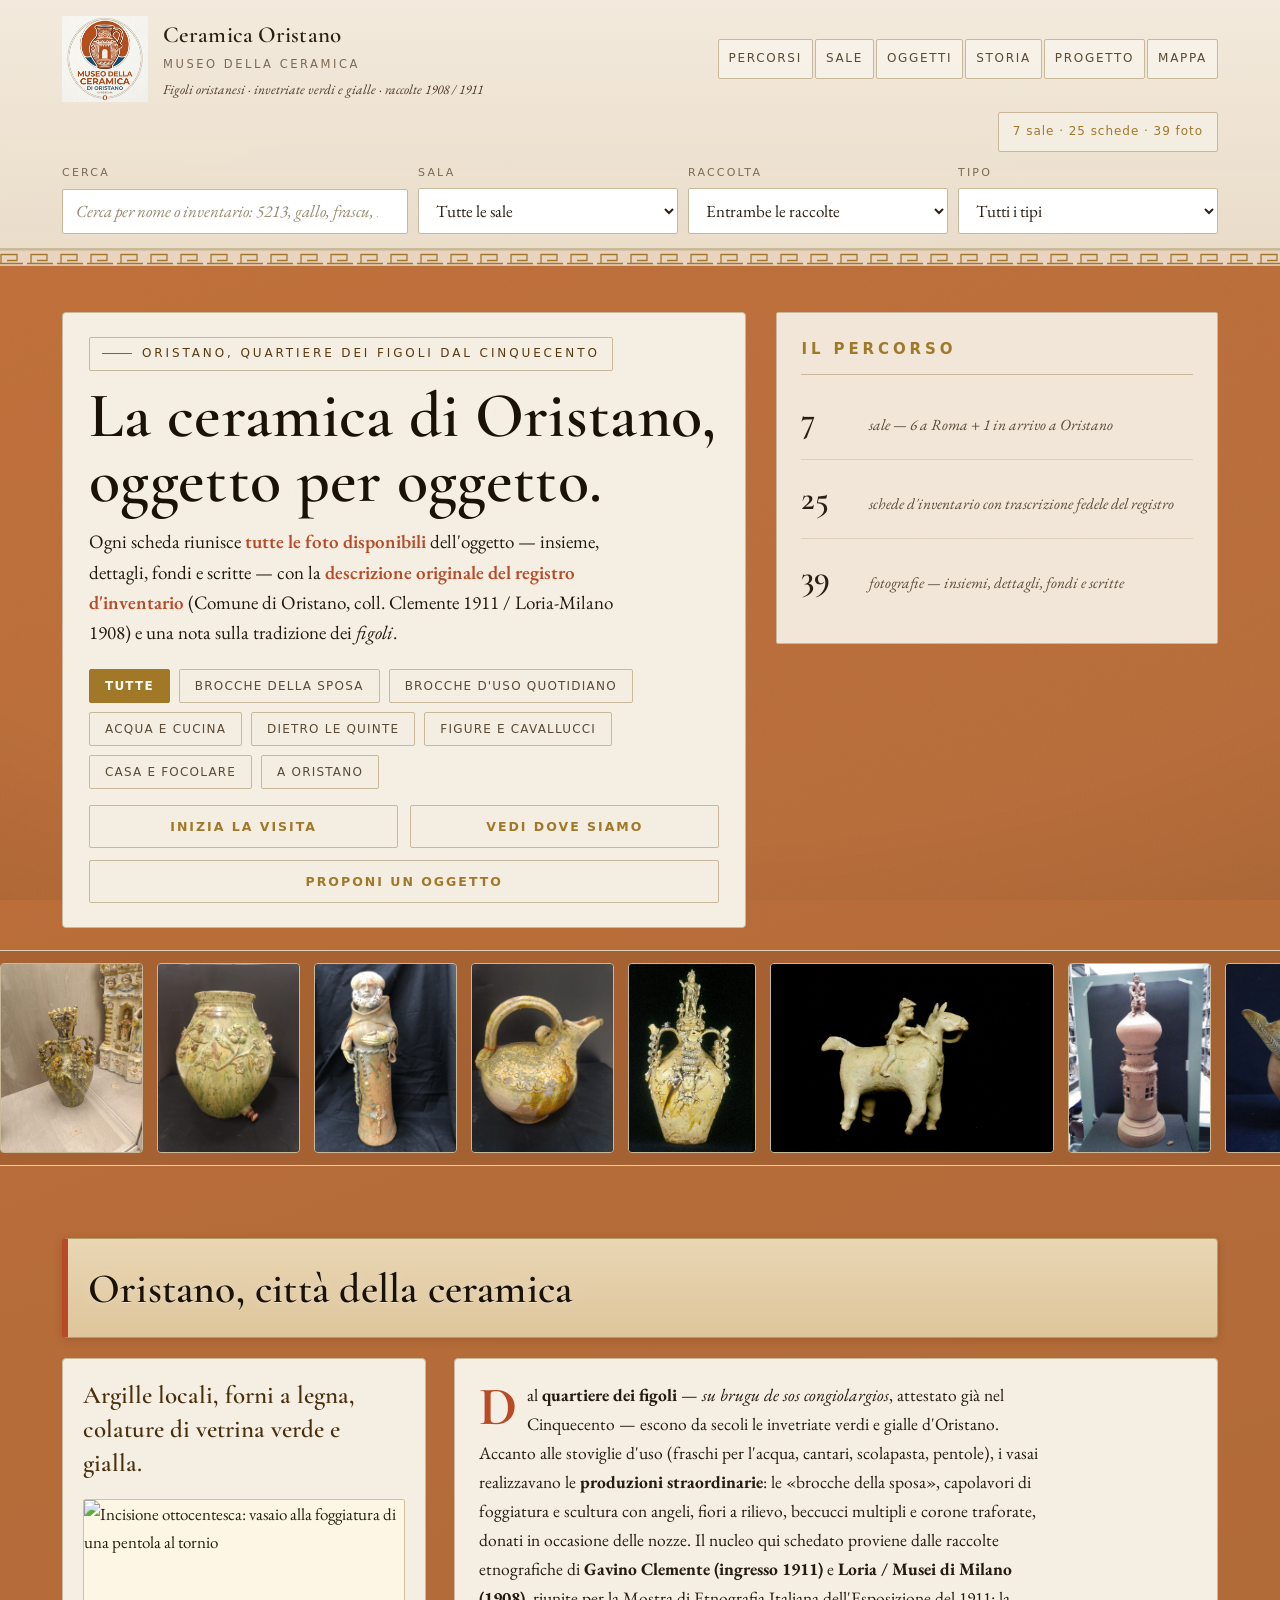
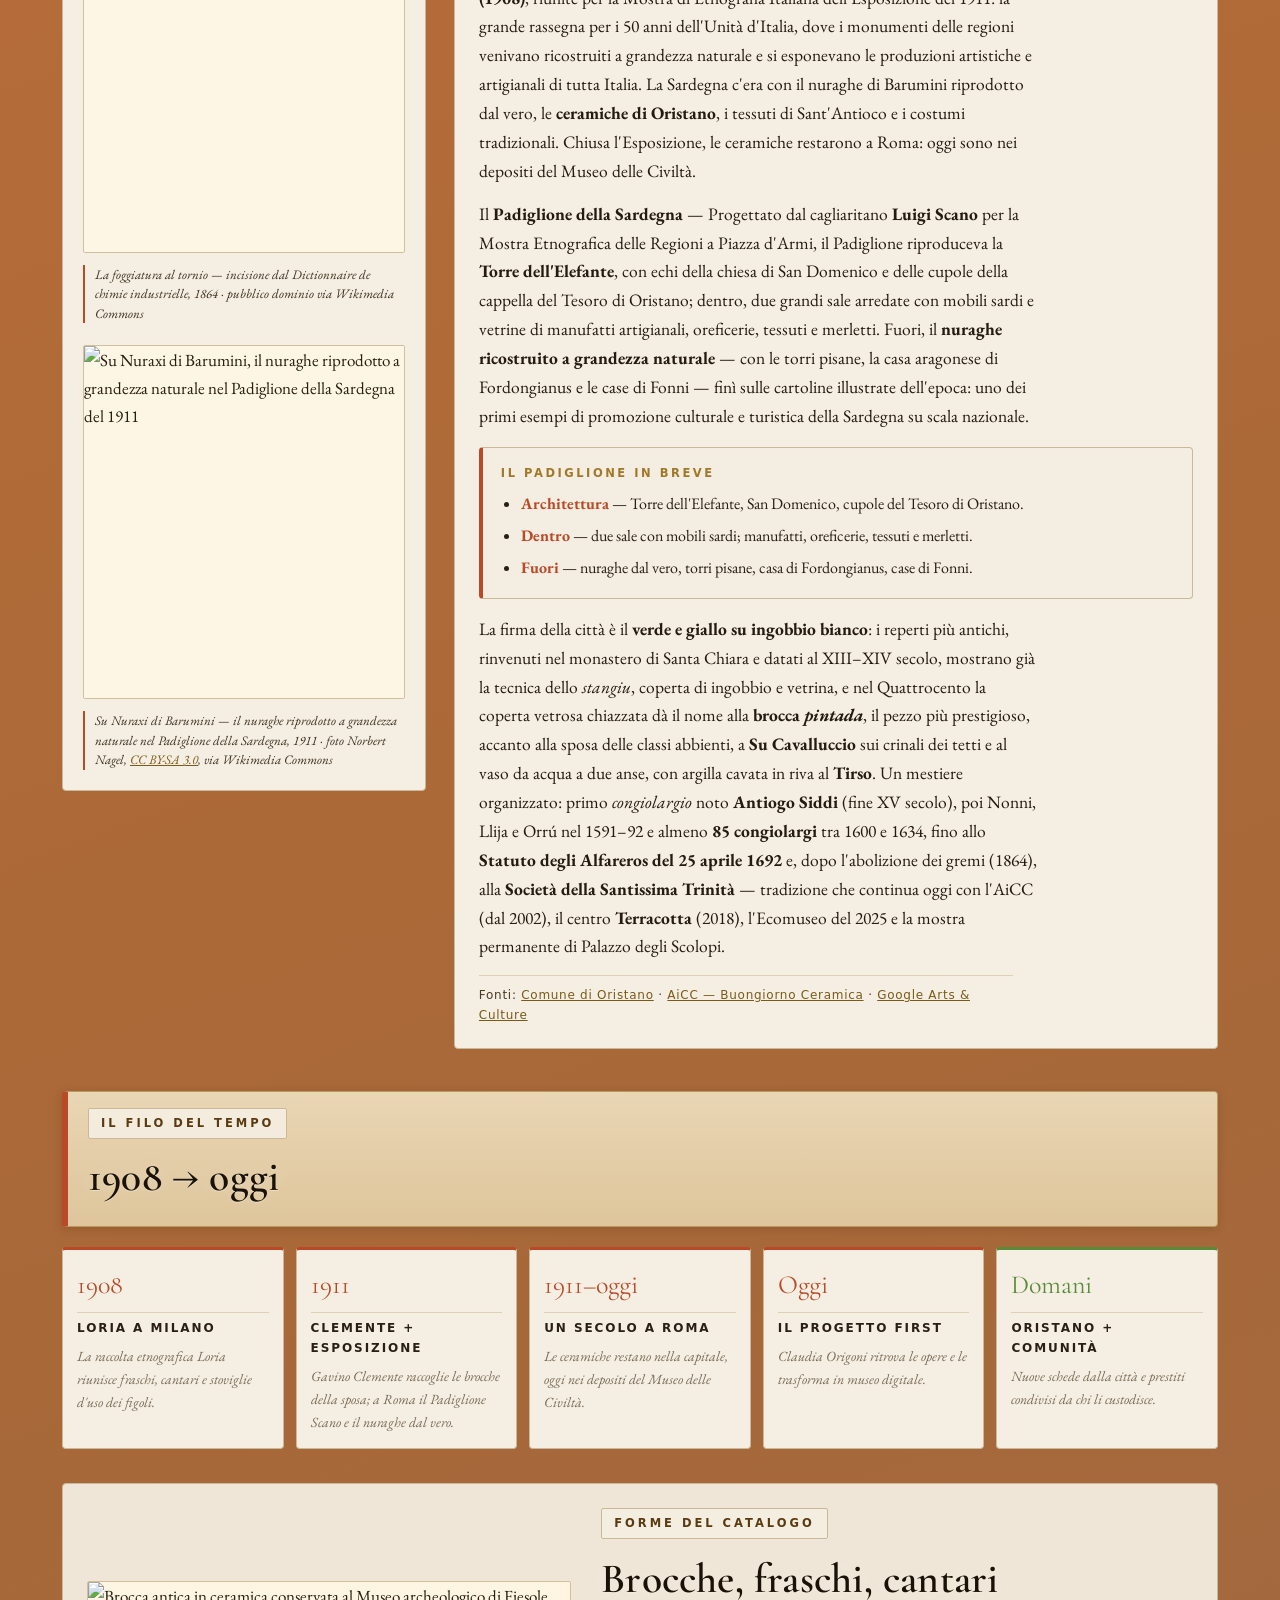
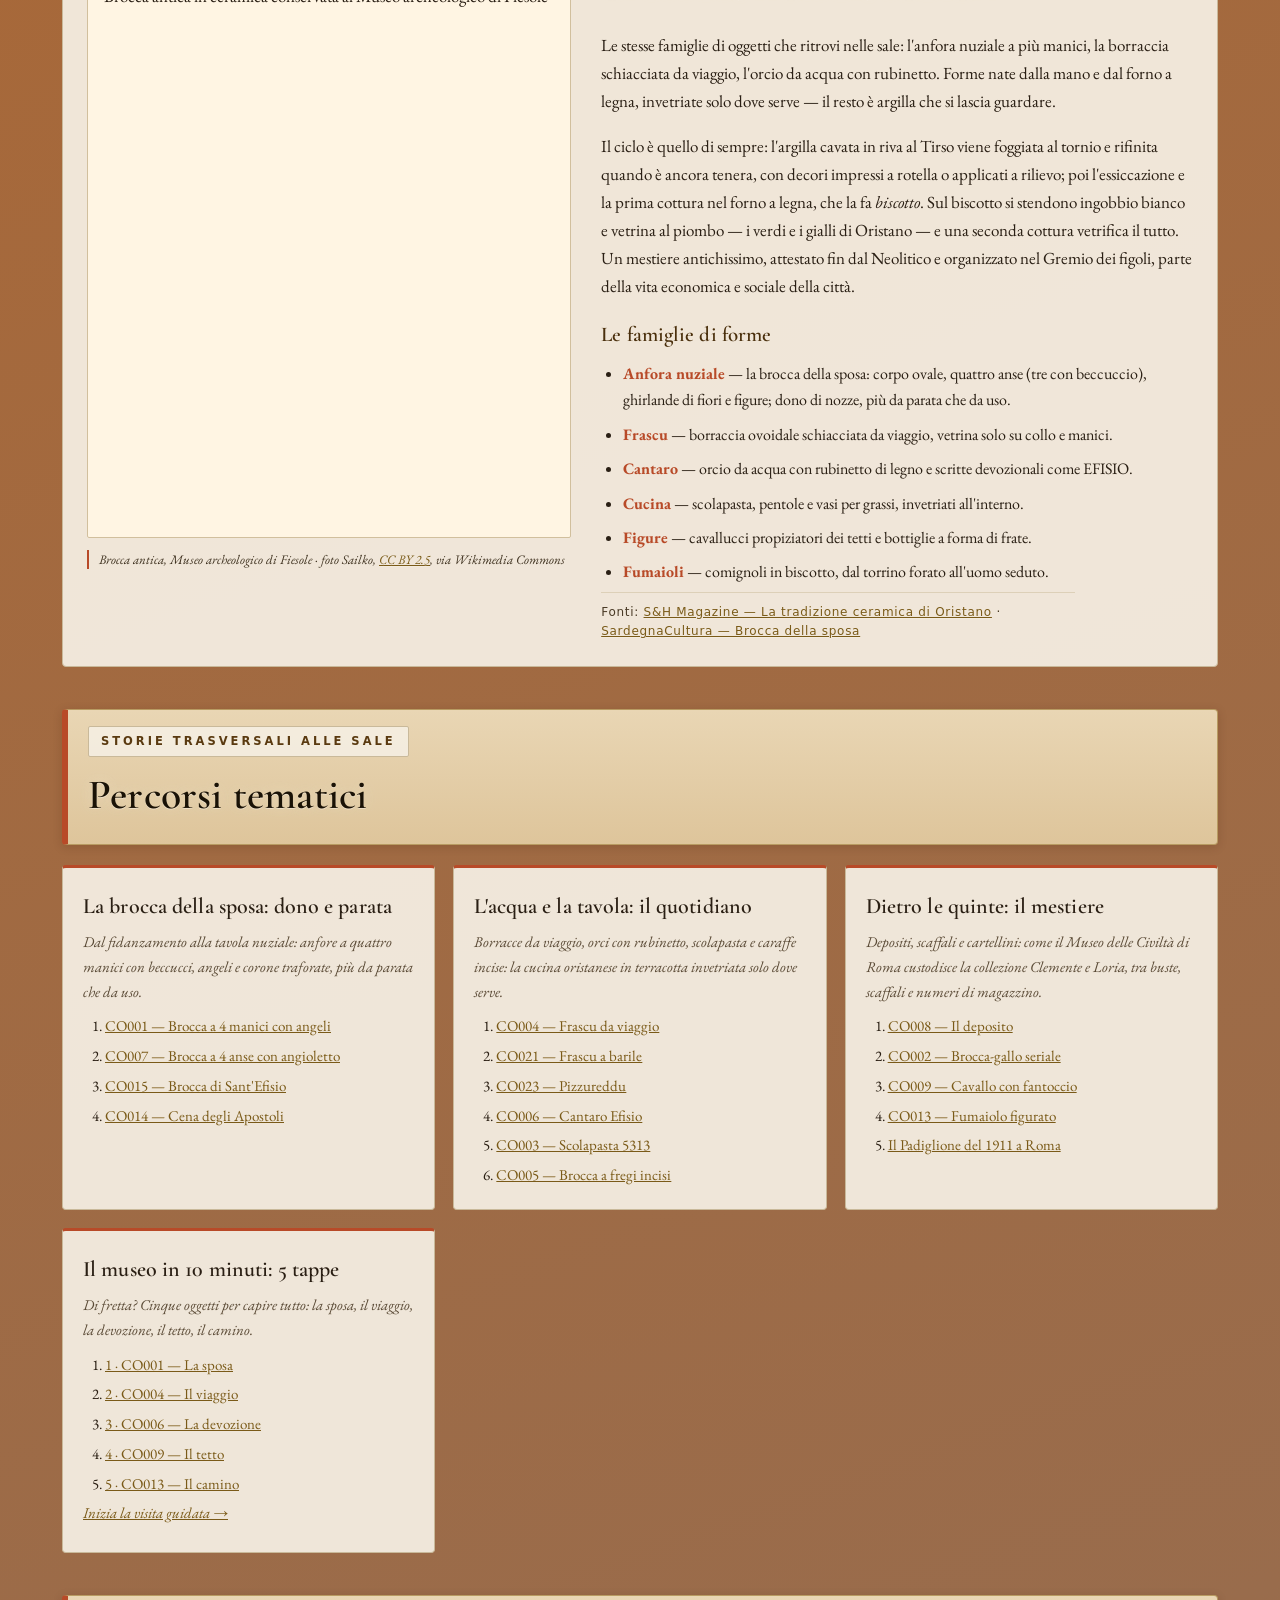
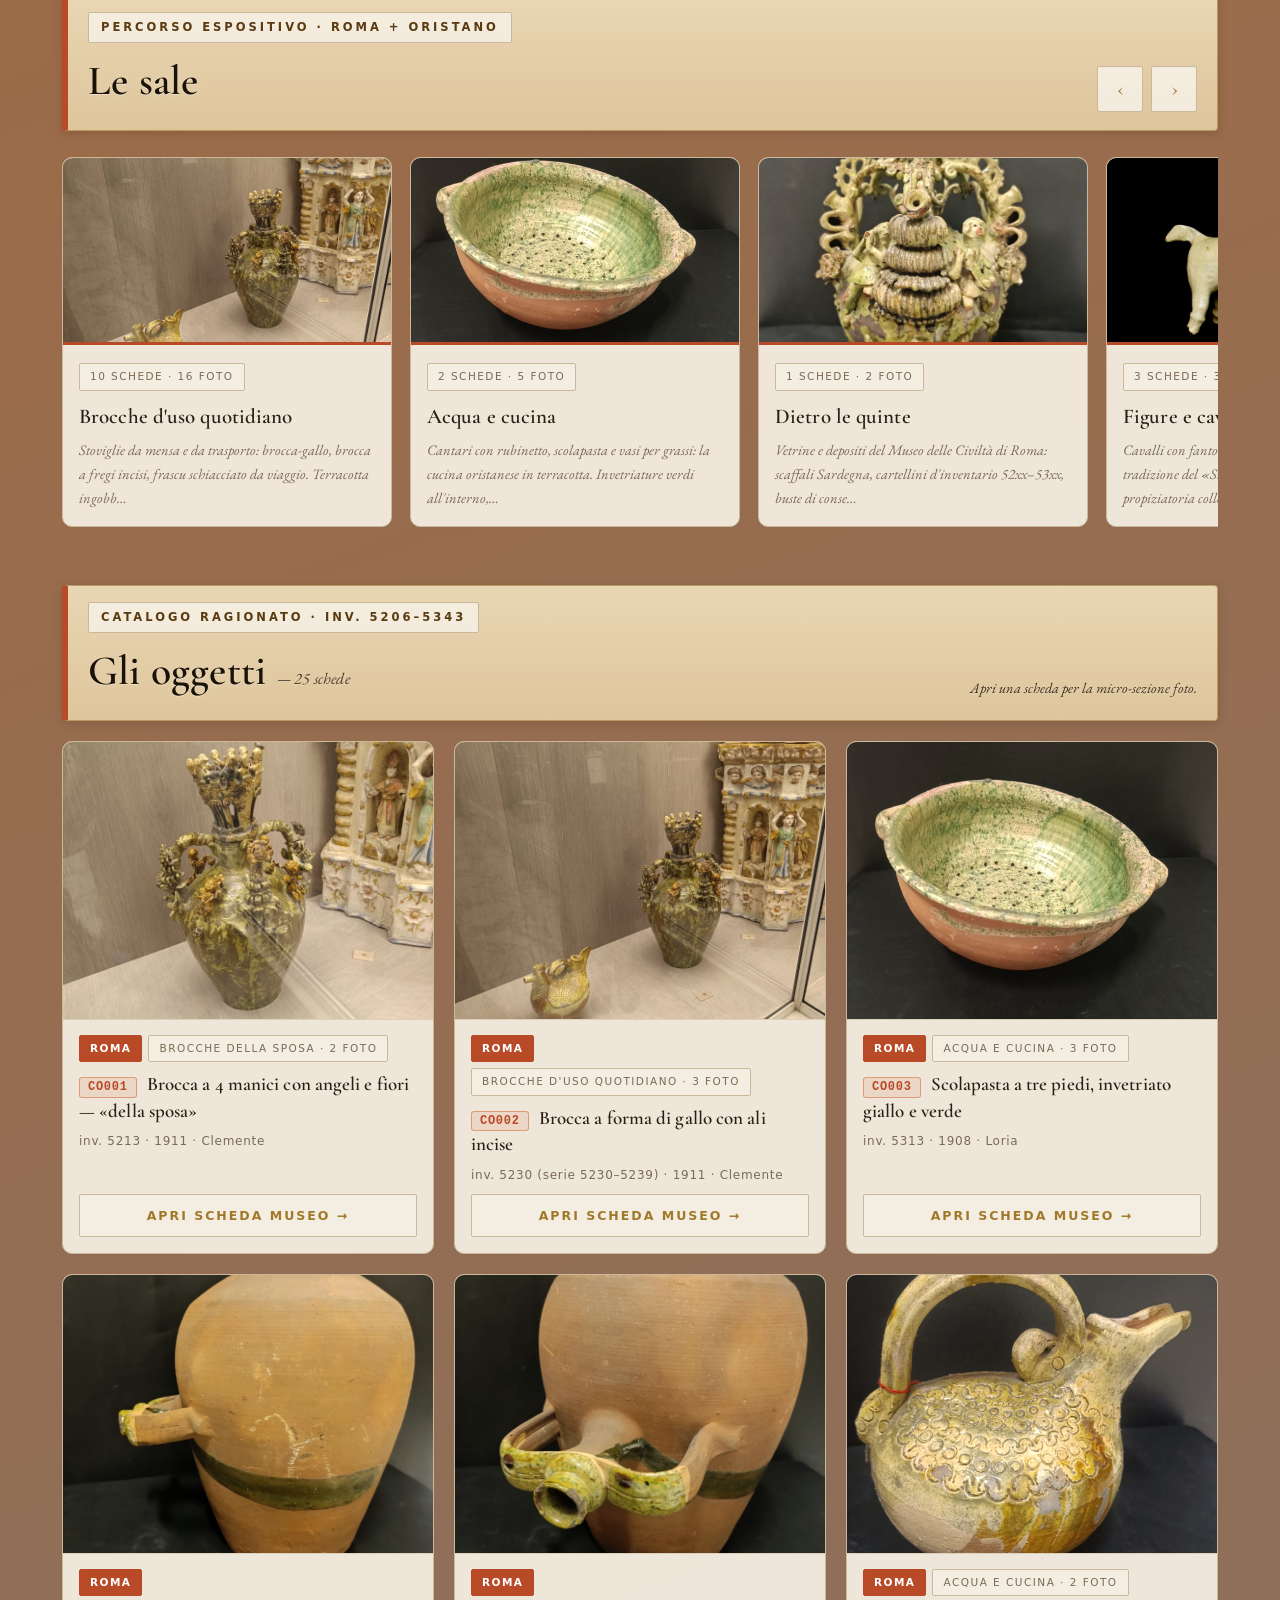
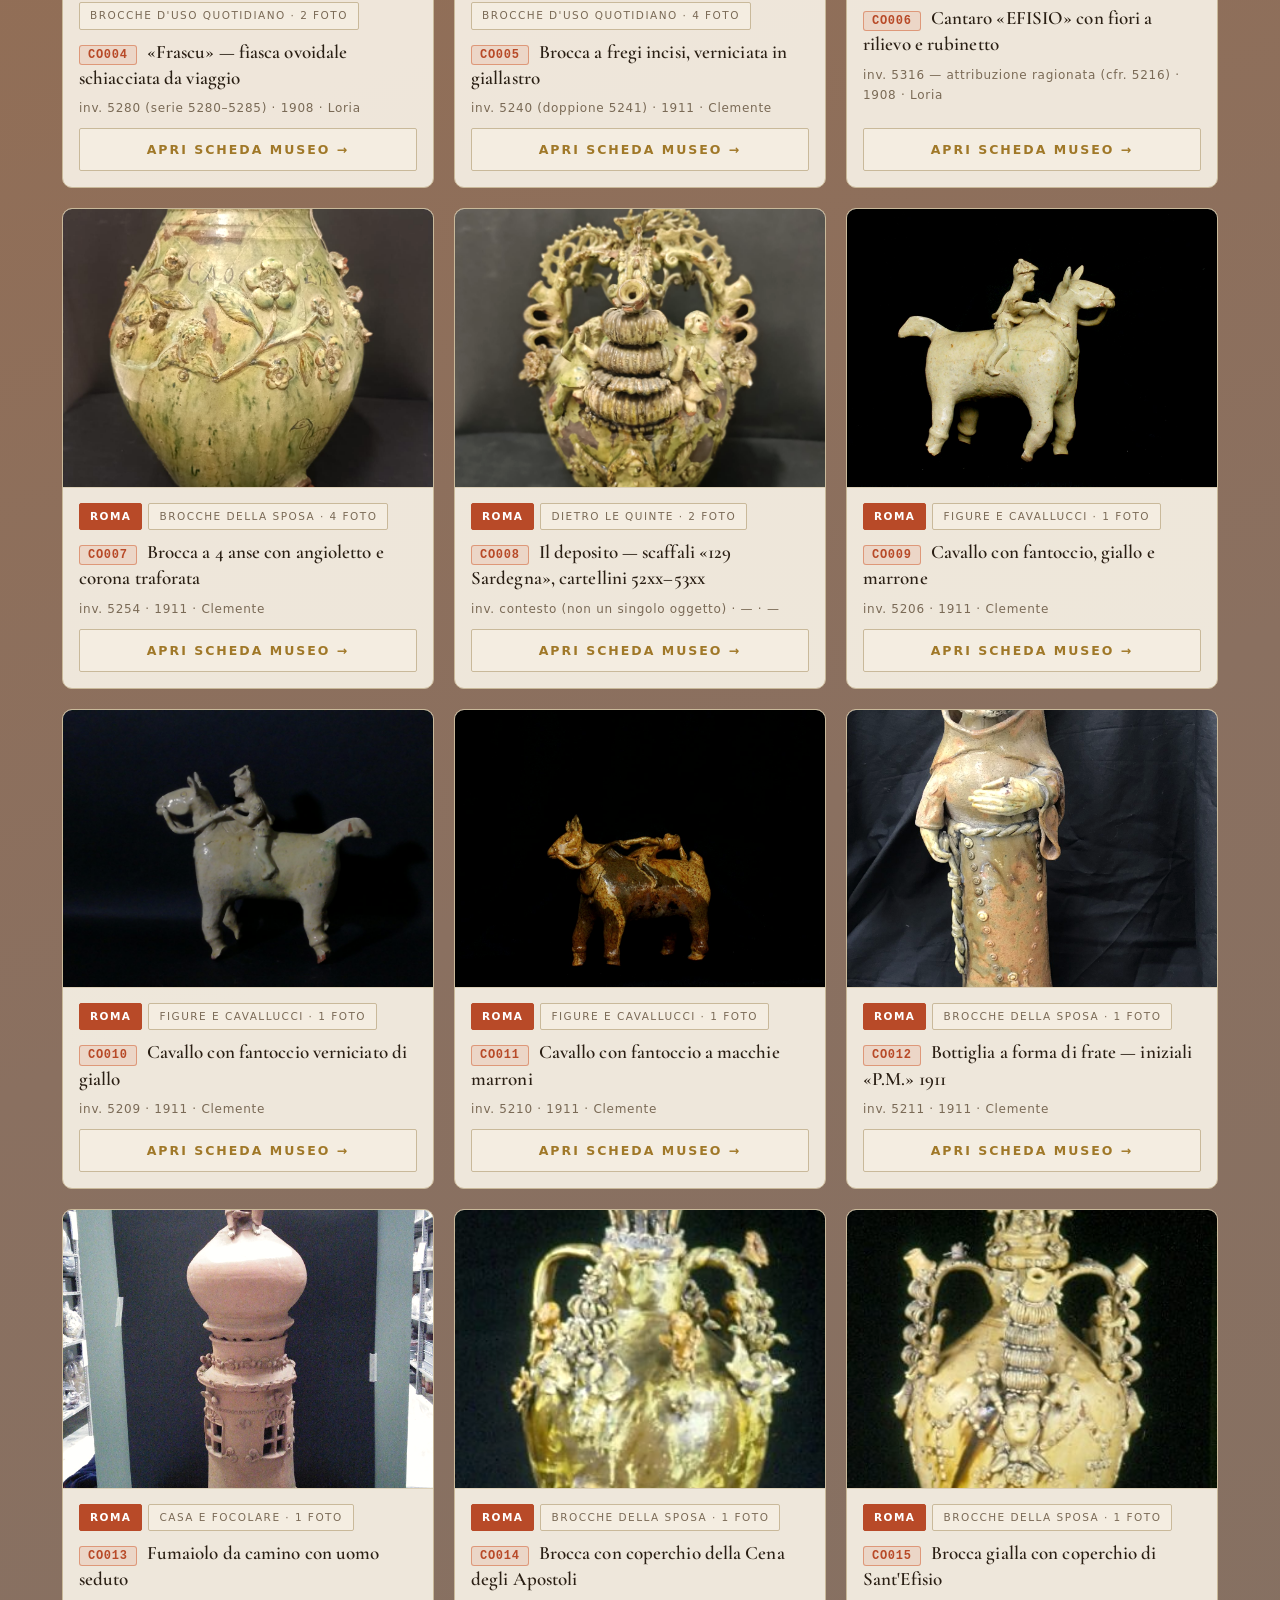
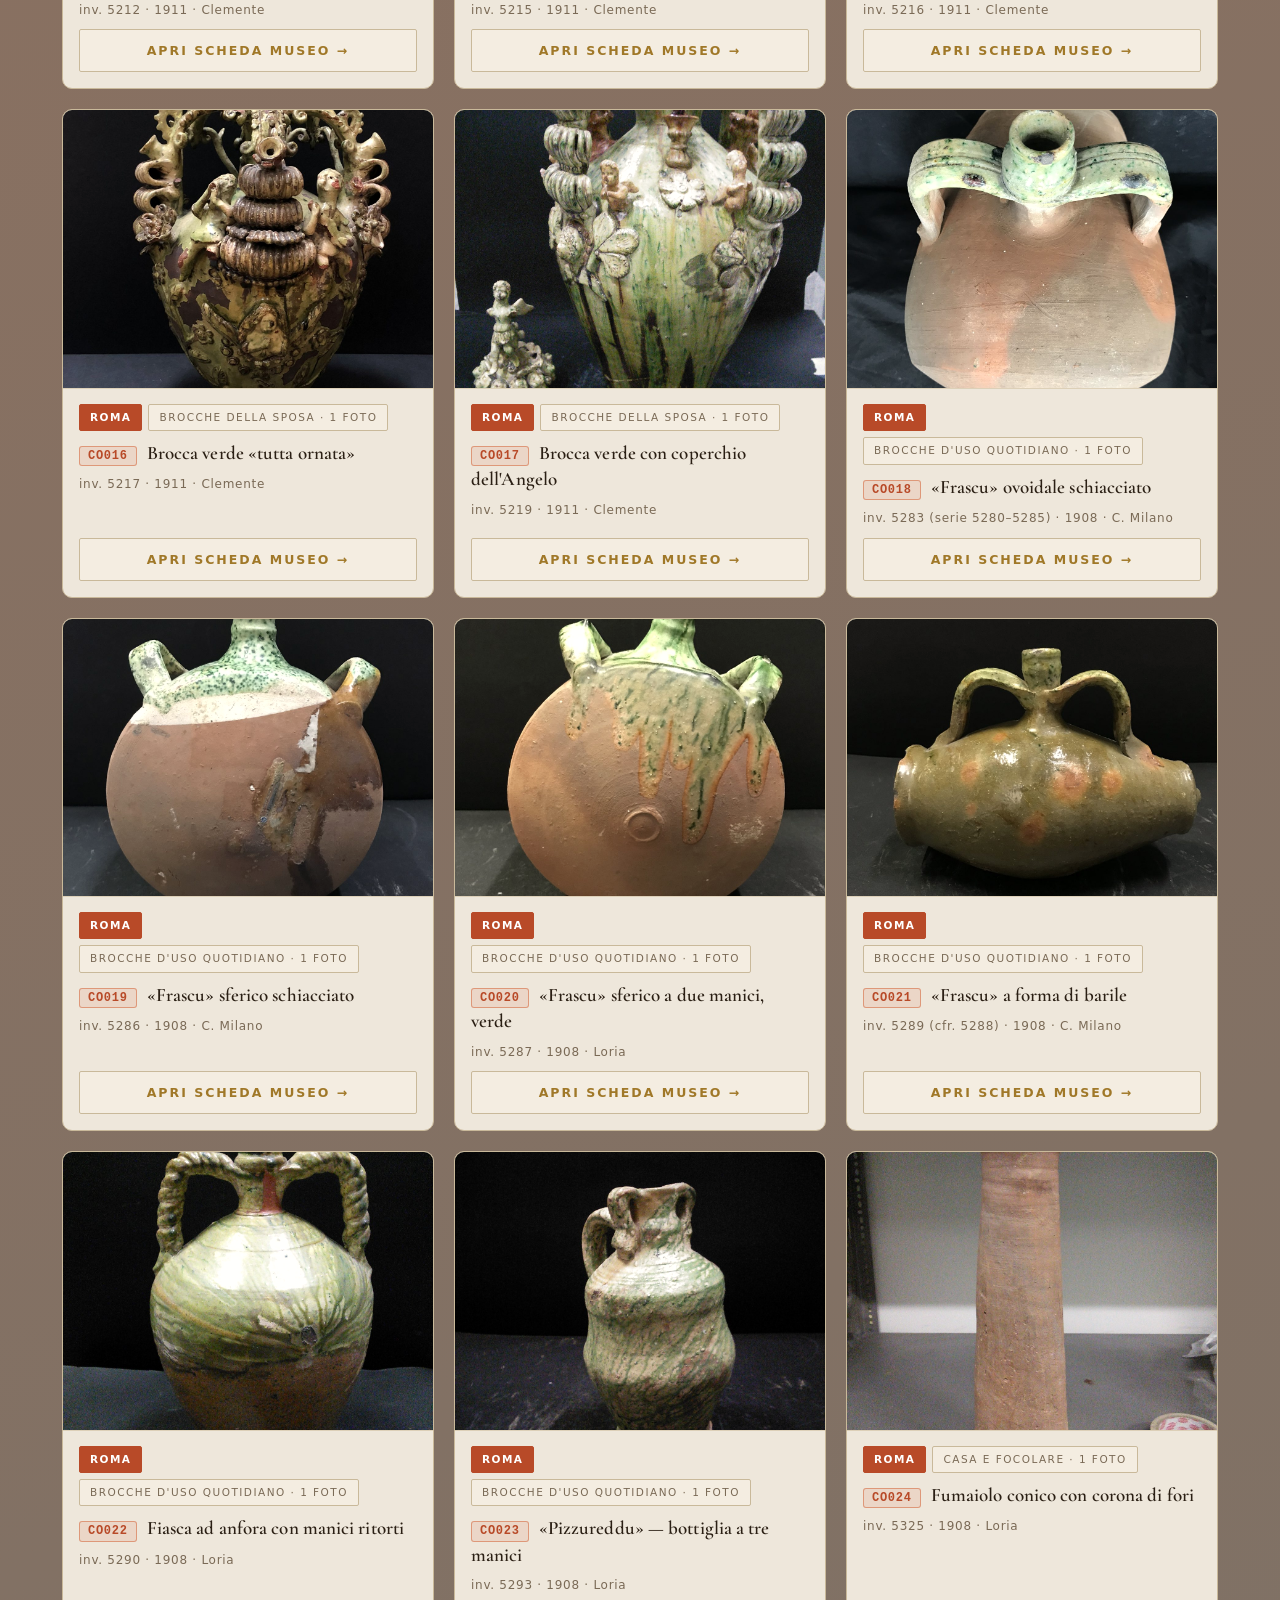
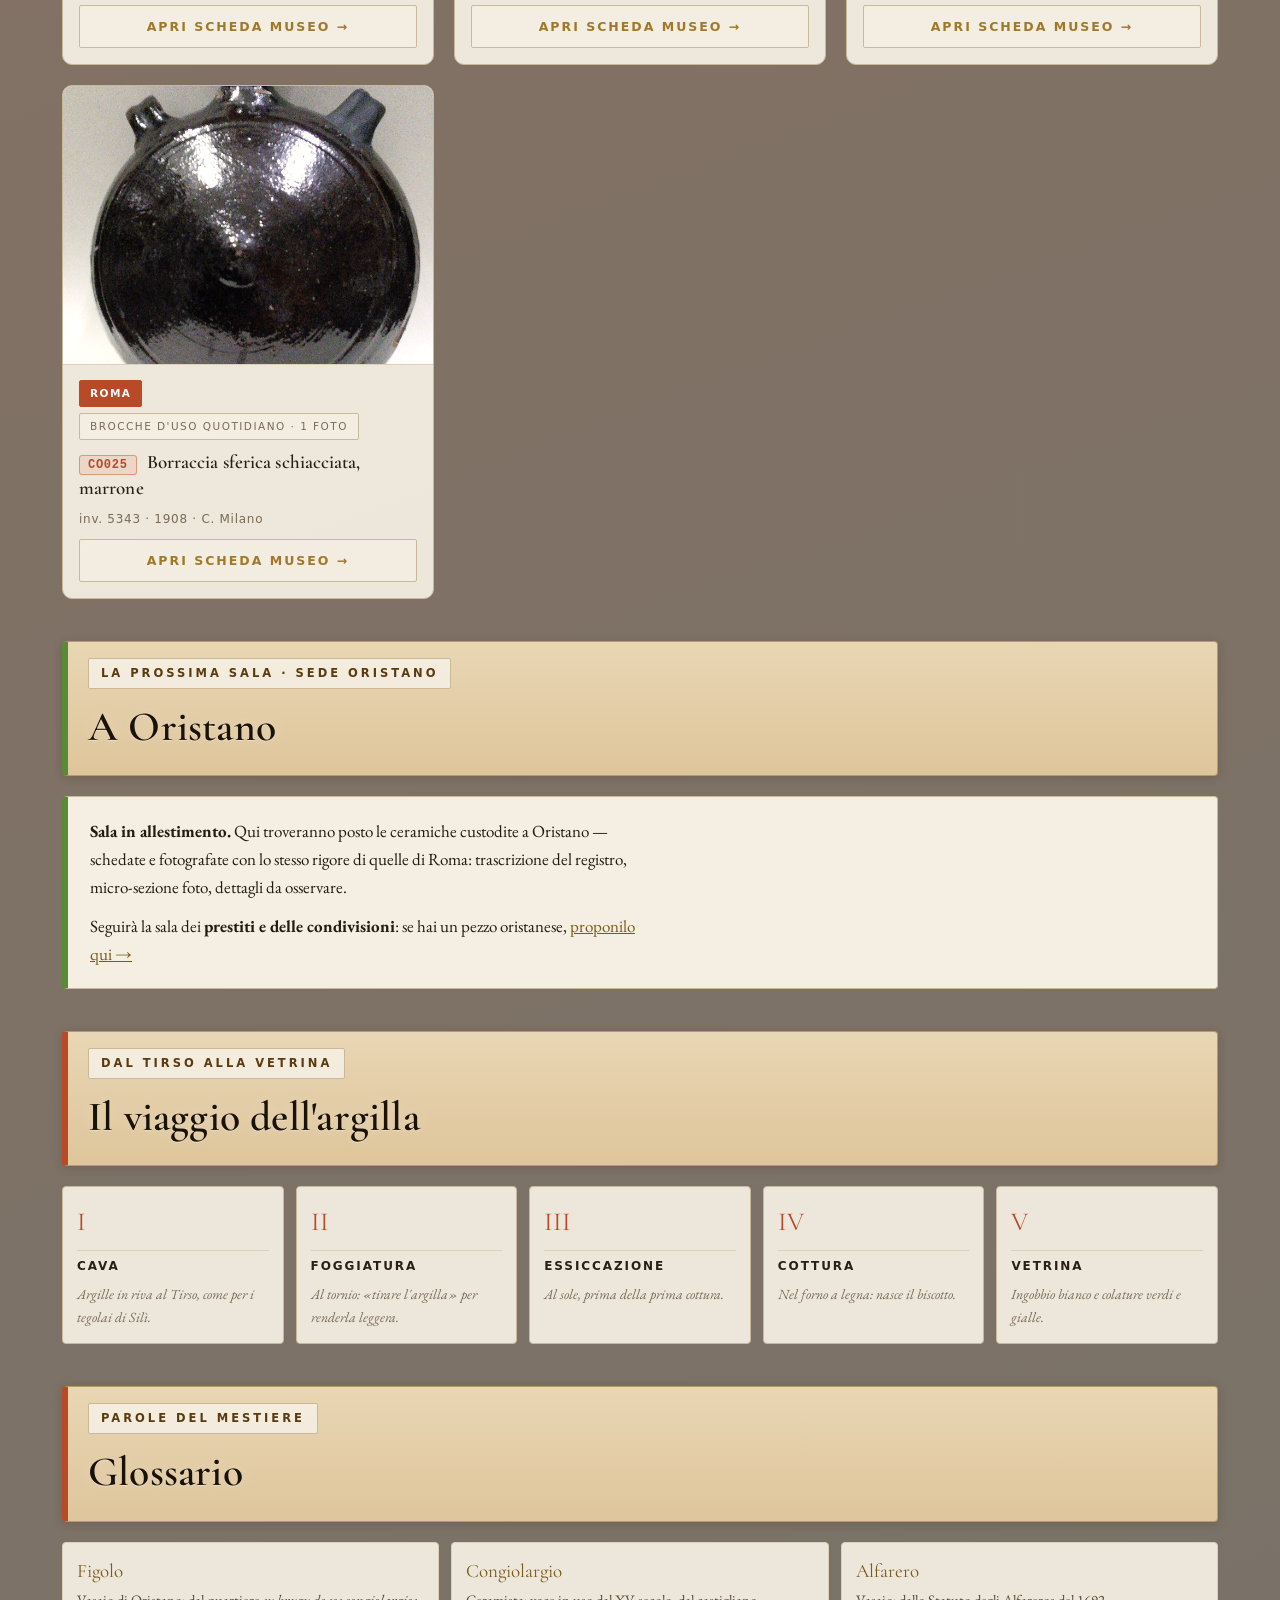
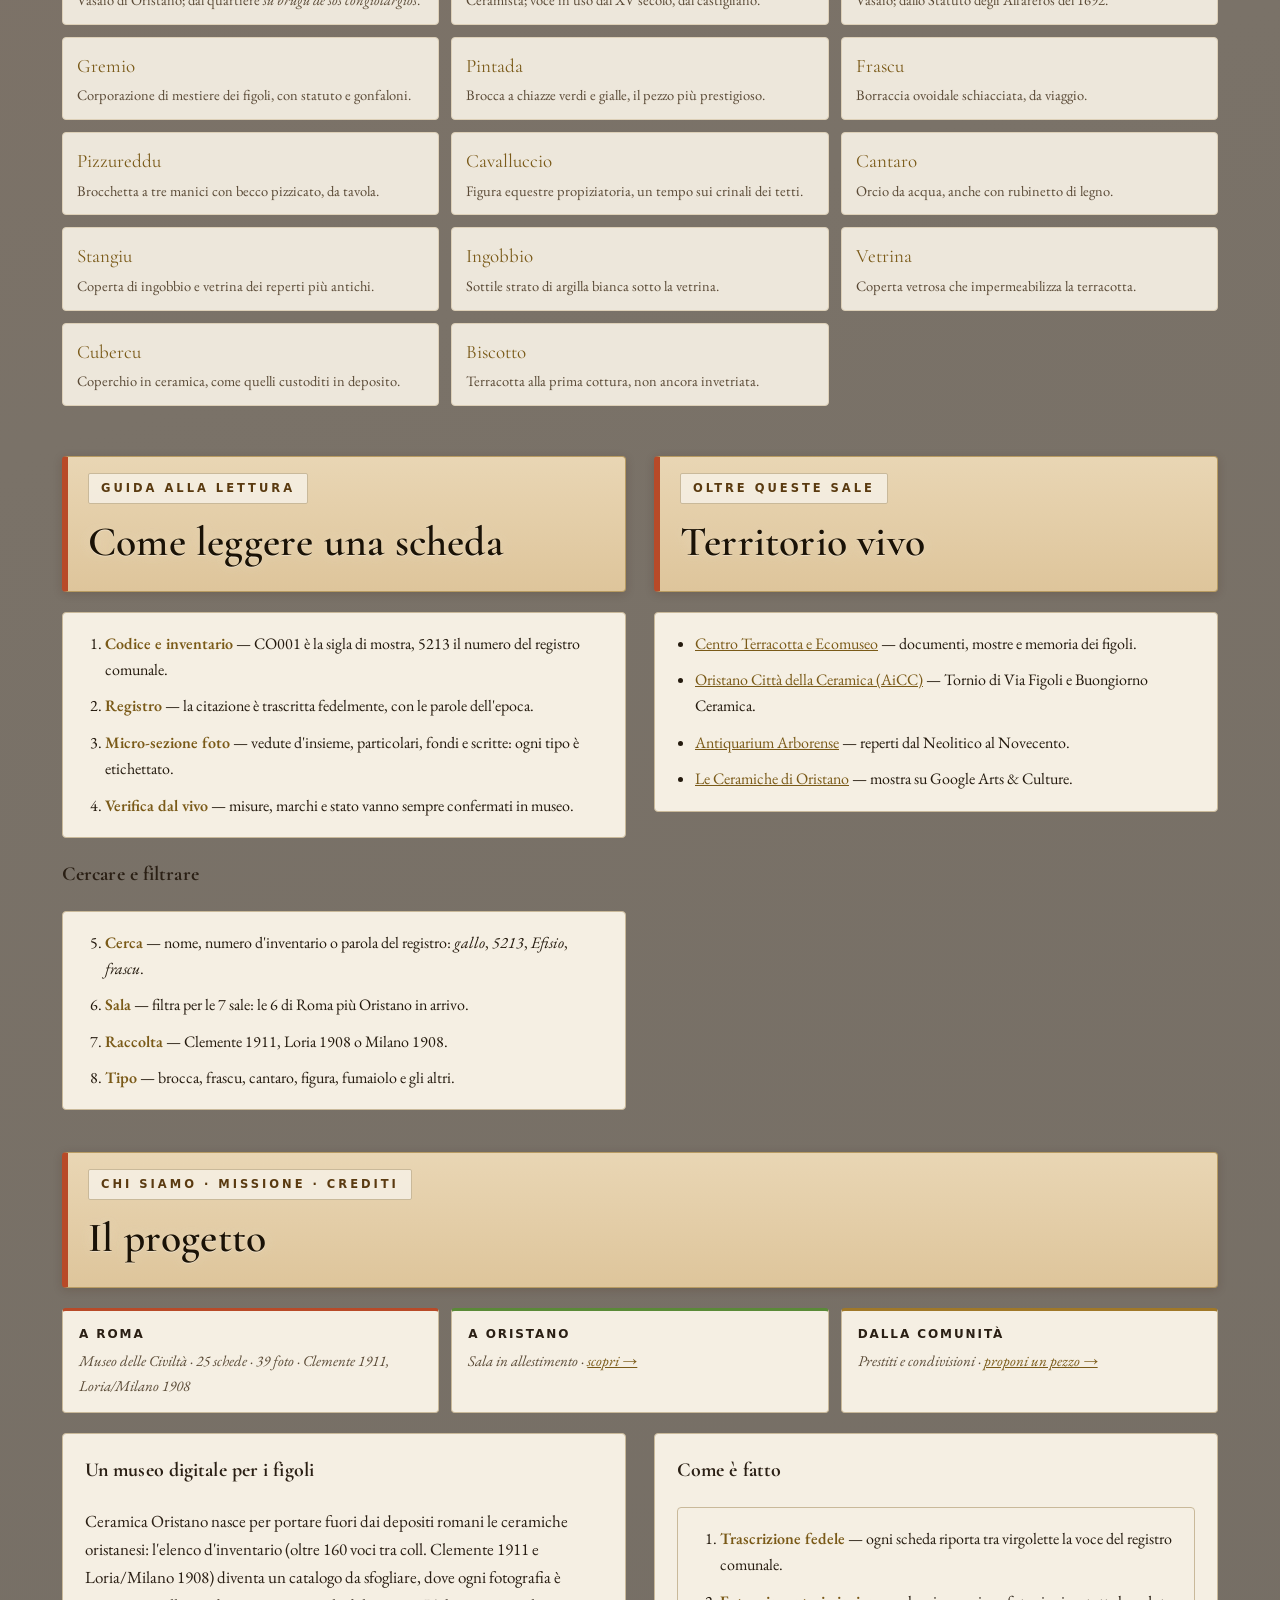
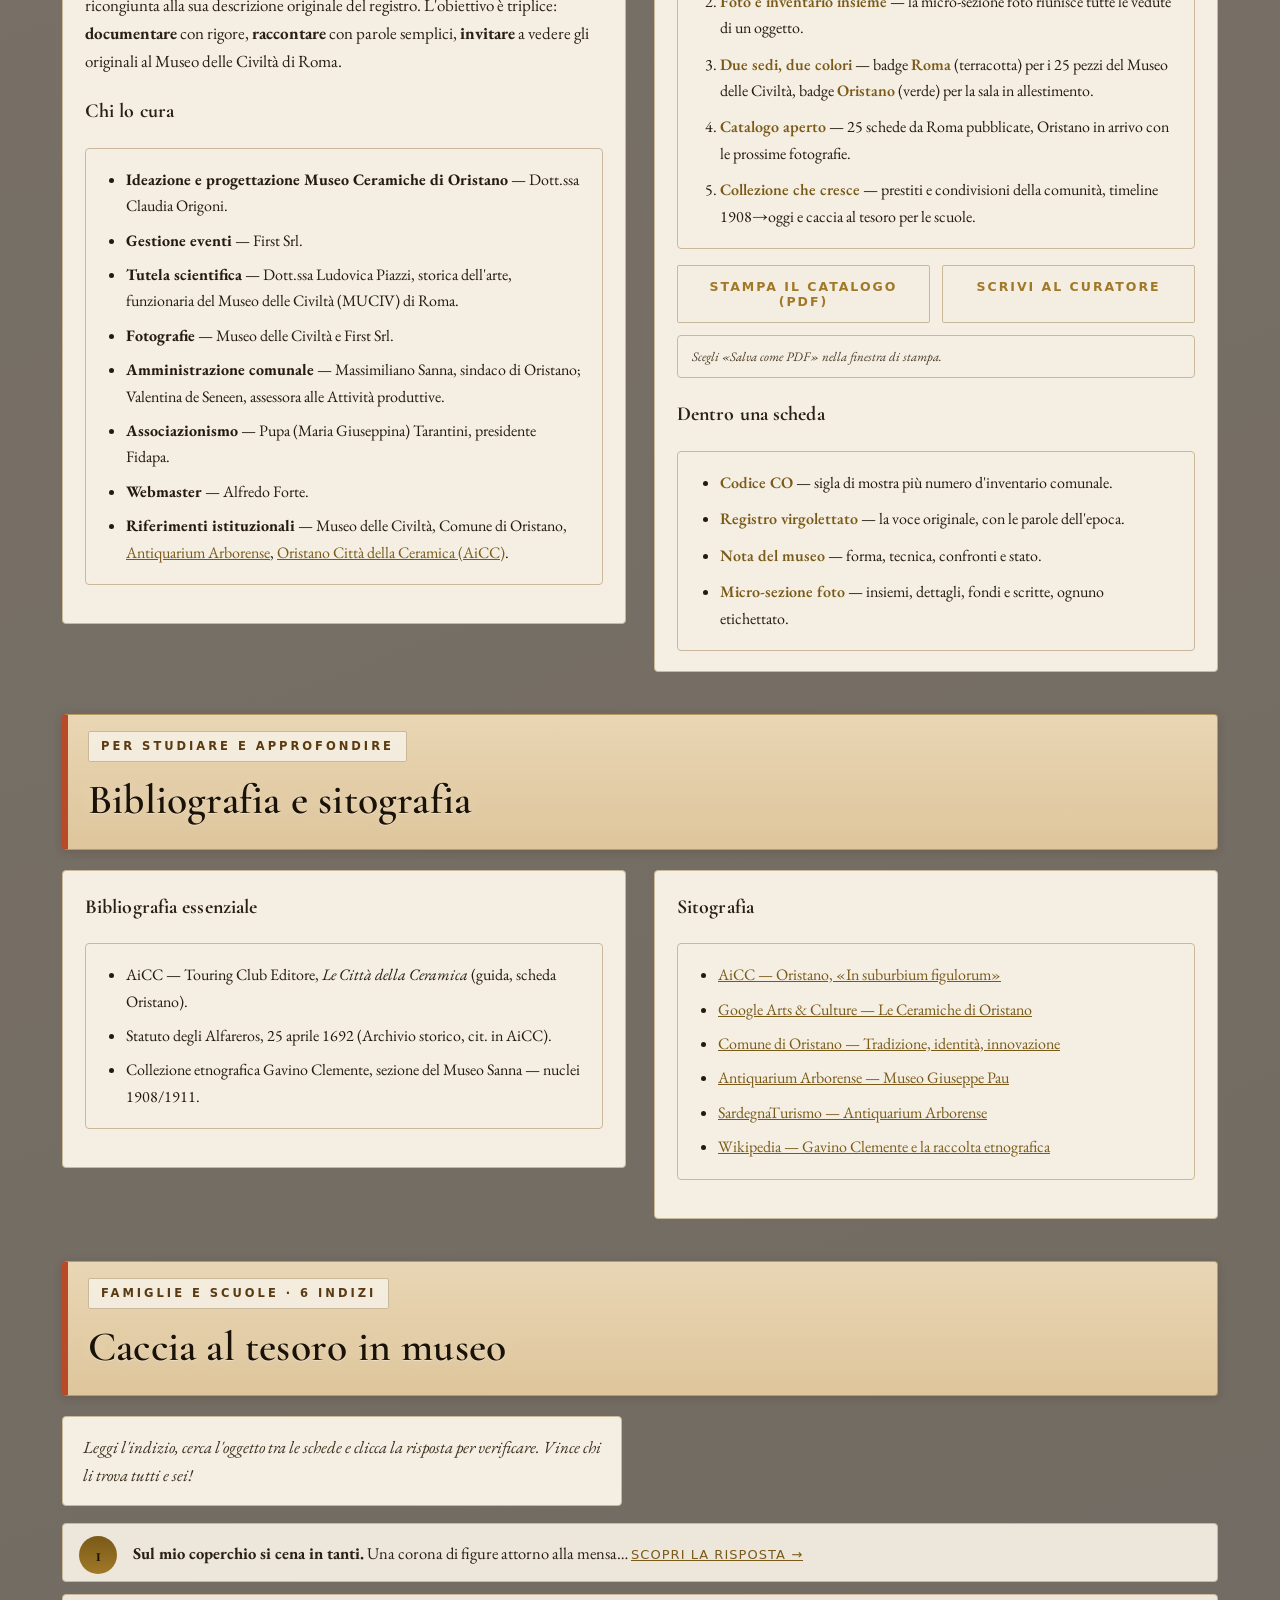
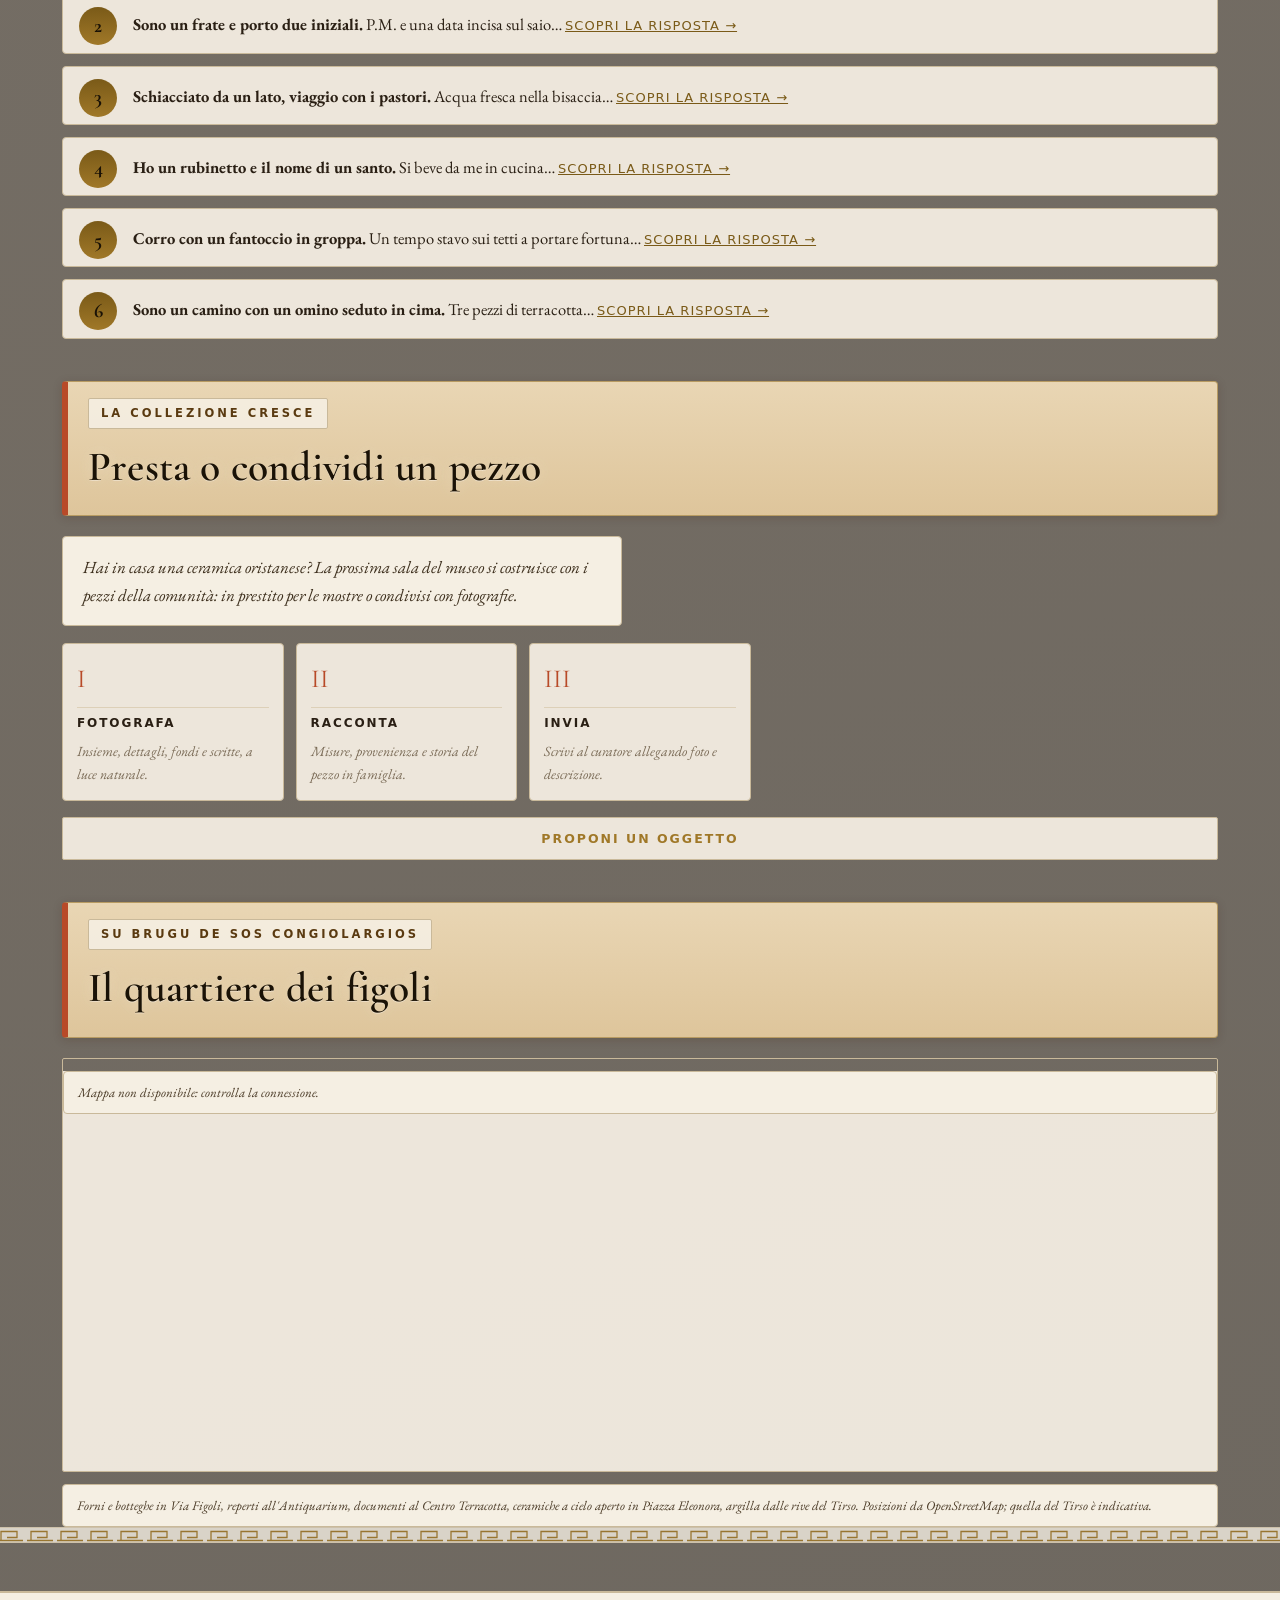
==== commit 2c962c4e: "feat: visita guidata 5 tappe e schede a due livelli" ====
--- a/index.html
+++ b/index.html
@@ -63,7 +63,7 @@
 ]}]}
 </script>
 <link rel="icon" href="assets/logo-museo-icon.png" type="image/png">
-<link rel="stylesheet" href="styles.css?v=7">
+<link rel="stylesheet" href="styles.css?v=8">
 <link rel="preconnect" href="https://fonts.googleapis.com">
 <link rel="preconnect" href="https://fonts.gstatic.com" crossorigin>
 <link href="https://fonts.googleapis.com/css2?family=Cormorant+Garamond:ital,wght@0,500;0,600;0,700;1,500;1,600&family=EB+Garamond:ital@0;1&display=swap" rel="stylesheet">
@@ -121,6 +121,7 @@
     <p class="lede">Ogni scheda riunisce <strong>tutte le foto disponibili</strong> dell'oggetto — insieme, dettagli, fondi e scritte — con la <strong>descrizione originale del registro d'inventario</strong> (Comune di Oristano, coll. Clemente 1911 / Loria-Milano 1908) e una nota sulla tradizione dei <em>figoli</em>.</p>
     <div class="chips" id="chips"></div>
     <div class="cta-row">
+      <button class="btn tour-start" type="button">Inizia la visita</button>
       <a class="btn btn-link" href="#mappa-sez">Vedi dove siamo</a>
       <a class="btn btn-link" href="#condividi-sez">Proponi un oggetto</a>
     </div>
@@ -279,6 +280,7 @@
         <li><a href="#scheda-cavallo-fantoccio-5206">4 · CO009 — Il tetto</a></li>
         <li><a href="#scheda-fumaiolo-uomo-seduto-5212">5 · CO013 — Il camino</a></li>
       </ol>
+      <p><a href="#" class="tour-start">Inizia la visita guidata →</a></p>
     </article>
   </div>
 </section>
@@ -546,6 +548,19 @@
   <button class="lb-nav next" id="lbNext" aria-label="Foto successiva">›</button>
 </div>
 
+<div class="tour" id="tour" aria-hidden="true">
+  <div class="tour-box" role="dialog" aria-modal="true" aria-label="Visita guidata">
+    <button class="x" id="tourChiudi" aria-label="Esci dalla visita">✕</button>
+    <button class="lb-nav prev" id="tourPrev" aria-label="Tappa precedente">‹</button>
+    <figure class="tour-fig">
+      <img id="tourImg" alt="">
+      <figcaption><strong id="tourTit"></strong><span id="tourCont"></span></figcaption>
+      <p class="tour-passi"><span id="tourNum"></span><a href="#" id="tourScheda">Apri la scheda completa →</a></p>
+    </figure>
+    <button class="lb-nav next" id="tourNext" aria-label="Tappa successiva">›</button>
+  </div>
+</div>
+
 <div class="meandro" aria-hidden="true"></div>
 <footer><div class="wrap foot">
   <div class="foot-main">
@@ -557,7 +572,7 @@
 </div></footer>
 
 <script src="https://unpkg.com/leaflet@1.9.4/dist/leaflet.js"></script>
-<script src="catalog.js?v=7"></script>
-<script src="app.js?v=7"></script>
+<script src="catalog.js?v=8"></script>
+<script src="app.js?v=8"></script>
 </body>
 </html>
--- a/styles.css
+++ b/styles.css
@@ -433,8 +433,13 @@
 .thumbs img.on{border-color:var(--bronze);box-shadow:0 0 0 1px var(--bronze)}
 .blocchi{display:grid;grid-template-columns:minmax(0,1fr) minmax(0,1fr);gap:14px;margin-top:18px}
 .blocco{background:var(--ink-2);border:1px solid var(--line);border-radius:4px;padding:16px 18px}
-.blocco.registro{border:1px solid var(--verde);border-left:4px solid var(--verde);background:#f5f5e8}
 .blocco h4{margin:0 0 8px;font-family:var(--sans);font-size:11.5px;font-weight:700;letter-spacing:.22em;text-transform:uppercase;color:var(--bronze)}
+/* livello 2: approfondimento scientifico chiuso di default */
+details.blocco summary{cursor:pointer;font-family:var(--sans);font-size:11.5px;font-weight:700;letter-spacing:.22em;text-transform:uppercase;color:var(--bronze);list-style:none}
+details.blocco summary::-webkit-details-marker{display:none}
+details.blocco summary::before{content:"+ "}
+details.blocco[open] summary::before{content:"– "}
+details.blocco summary:hover{color:var(--terra)}
 .blocco p,.blocco li{font-size:16px;margin:5px 0}
 .blocco ul{padding-left:20px;margin:6px 0}
 /* capolettera sulla descrizione del museo */
@@ -522,6 +527,20 @@
 }
 .indizi a{display:inline-block;margin-top:6px;color:var(--bronze-hi);font-family:var(--sans);font-size:13px;letter-spacing:.08em;text-transform:uppercase}
 
+/* ---------- visita guidata ---------- */
+.tour{position:fixed;inset:0;z-index:85;display:none;background:rgba(20,12,4,.96)}
+.tour.open{display:block}
+.tour-box{position:relative;min-height:100%;display:flex;align-items:center;justify-content:center;gap:14px;padding:26px}
+.tour-fig{margin:0;max-width:min(900px,86vw);text-align:center}
+.tour-fig img{max-width:100%;max-height:60vh;object-fit:contain;background:#0b0906;border:1px solid var(--bronze);border-radius:4px}
+.tour-fig figcaption{margin-top:12px;display:grid;gap:6px;font-size:17px;font-style:italic;color:var(--perg)}
+.tour-fig figcaption strong{font-family:var(--display);font-style:normal;font-size:24px;color:#fff}
+.tour-passi{display:flex;gap:16px;align-items:center;justify-content:center;margin:10px 0 0;font-family:var(--sans);font-size:13px;letter-spacing:.1em;color:var(--bronze-hi)}
+.tour-passi a{color:var(--bronze-hi)}
+@media(max-width:640px){
+  .tour-box{gap:6px;padding:12px}
+}
+
 /* ---------- didascalia + lightbox ---------- */
 .didascalia{margin:8px 0 0;font-size:14px;font-style:italic;color:#3d2f1d;text-shadow:0 1px 0 rgba(245,239,227,.5)}
 .zoom-hint{margin:4px 0 0;font-family:var(--sans);font-size:11.5px;letter-spacing:.08em;text-transform:uppercase;color:var(--mut)}
@@ -550,7 +569,7 @@
   @page{margin:15mm}
   body{background:#fff;color:#111;font-size:12pt}
   body::before,body::after{display:none !important}
-  .topbar,.commandbar,.meandro,.chips,.rail-nav,.topnav,.thumbs,.x,.btn,.btn-link,.conta,.firma,.mestiere,.mappa-wrap,.hero-card,.perc-grid,.modal,.lightbox,#condividi,.gioco,.cta-row,.capolavori{display:none !important}
+  .topbar,.commandbar,.meandro,.chips,.rail-nav,.topnav,.thumbs,.x,.btn,.btn-link,.conta,.firma,.mestiere,.mappa-wrap,.hero-card,.perc-grid,.modal,.lightbox,.tour,#condividi,.gioco,.cta-row,.capolavori{display:none !important}
   .wrap{max-width:none}
   .hero{display:block;padding:0}
   .hero-text h2,.sec{color:#111}
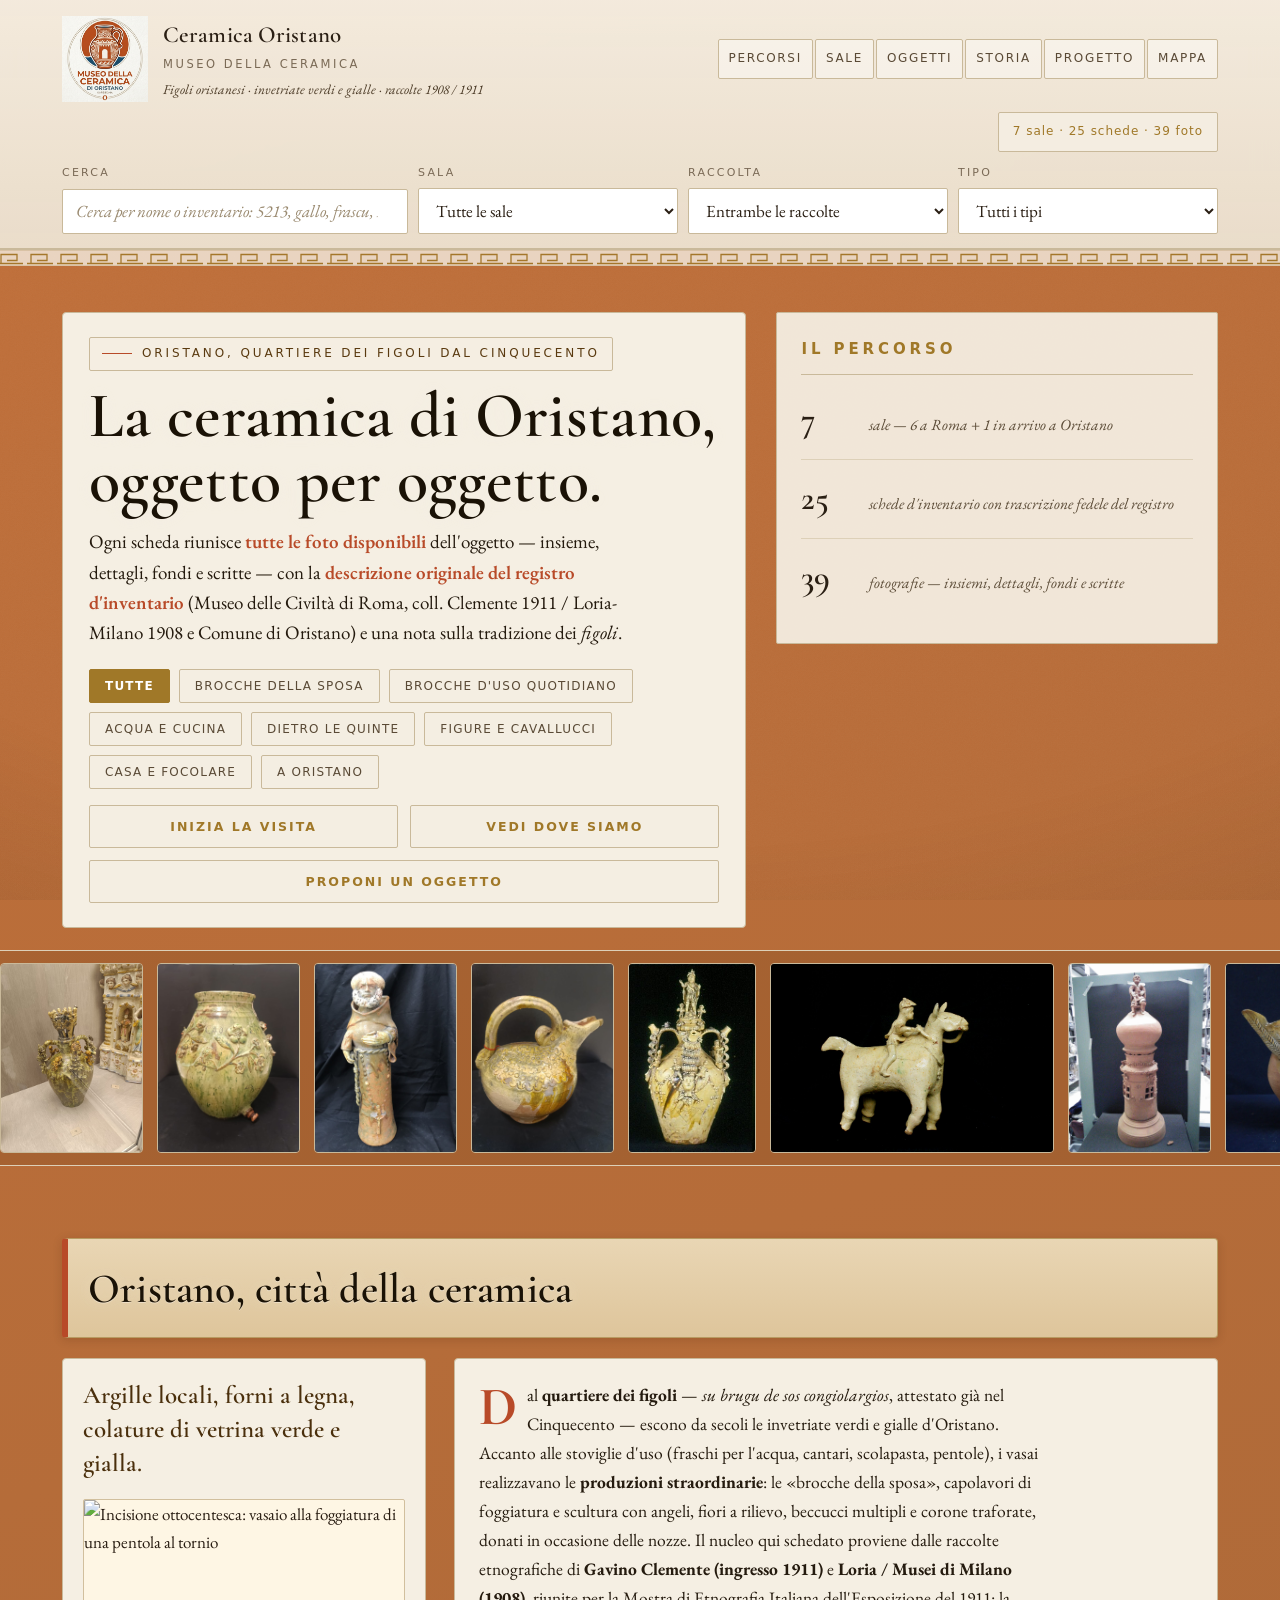
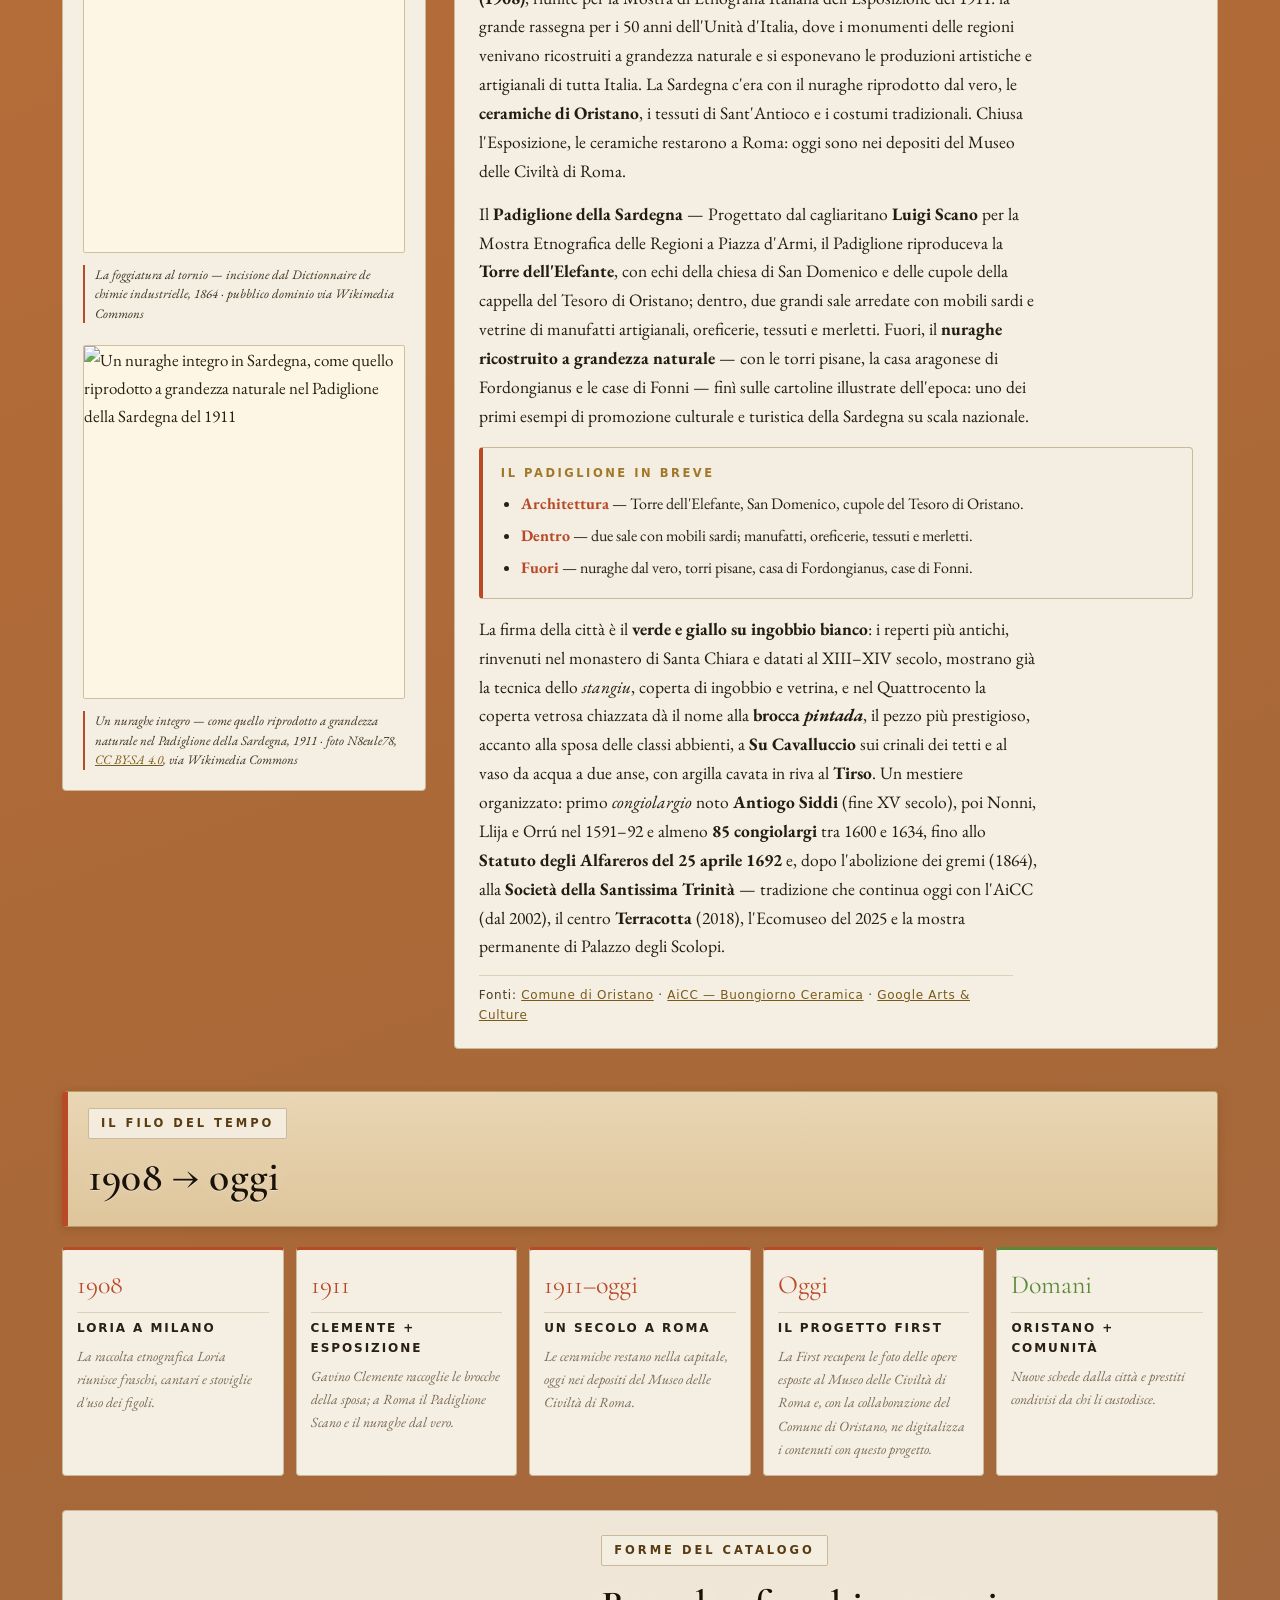
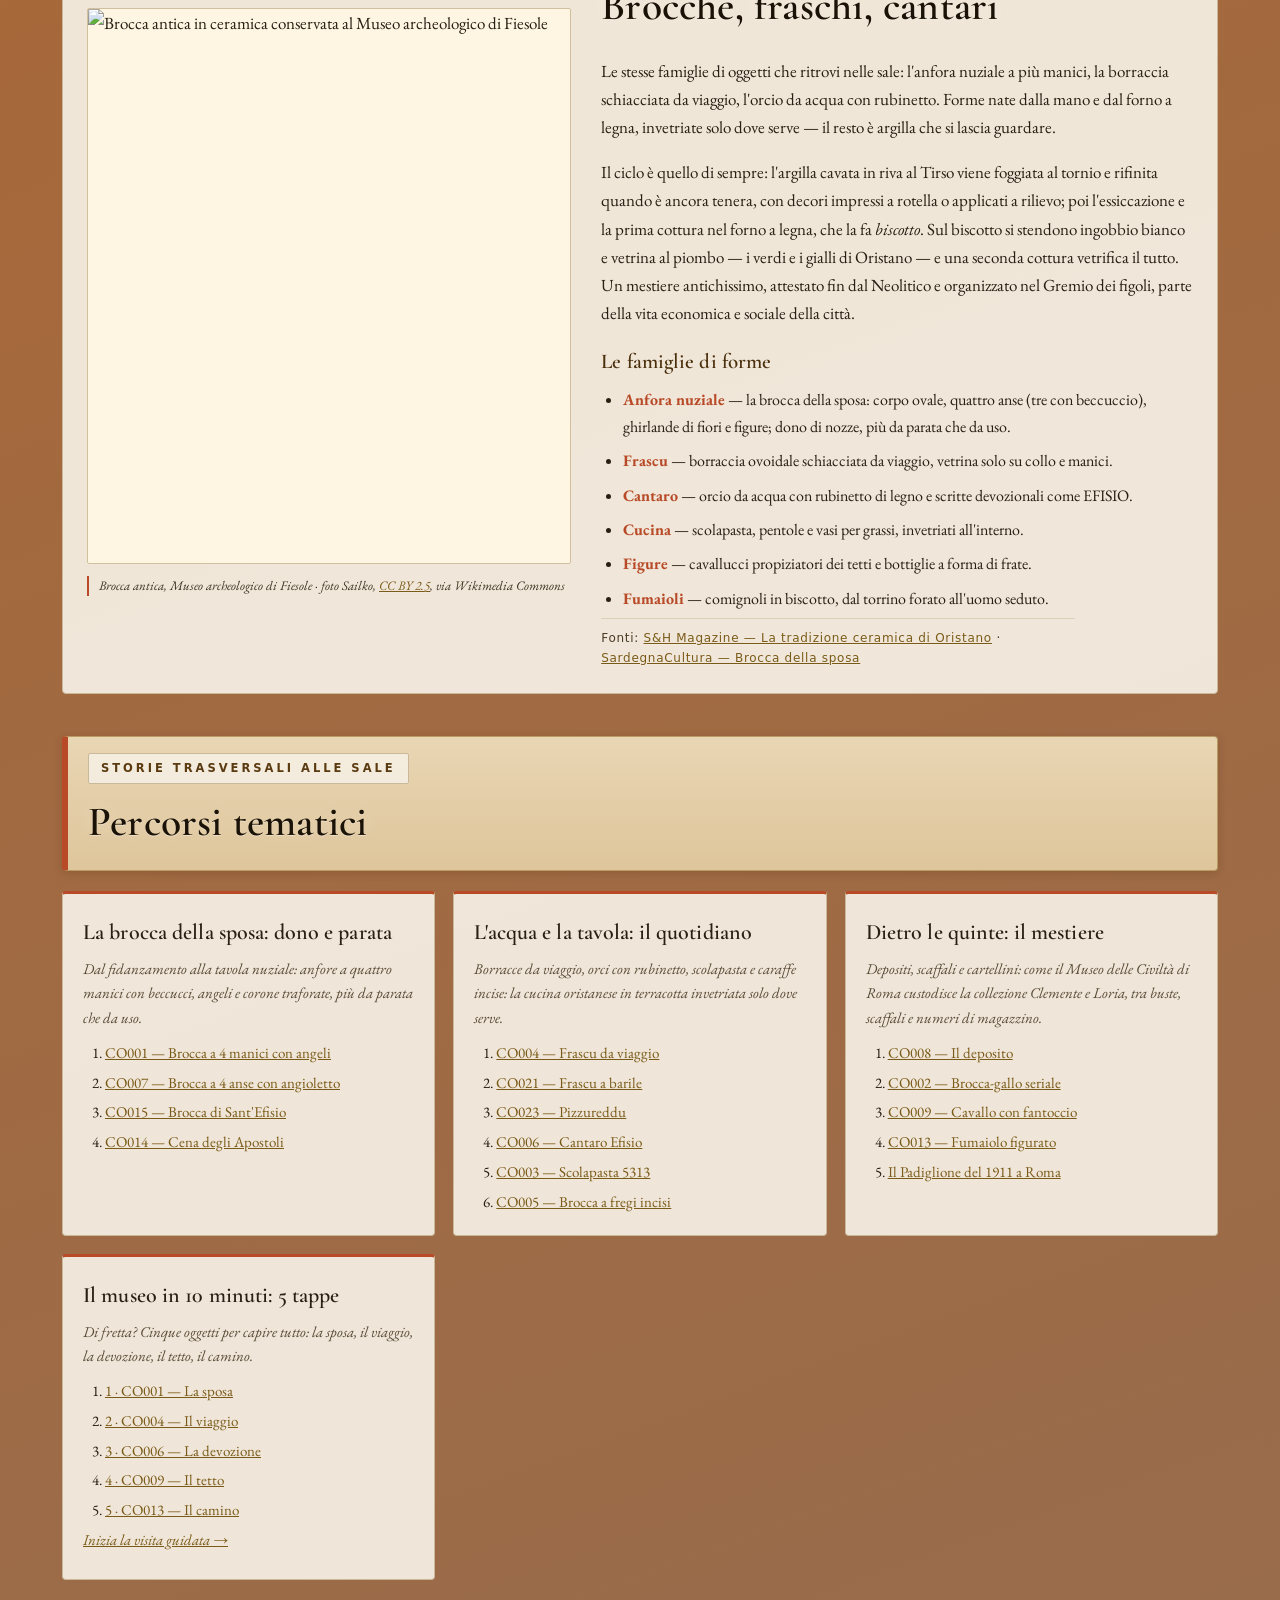
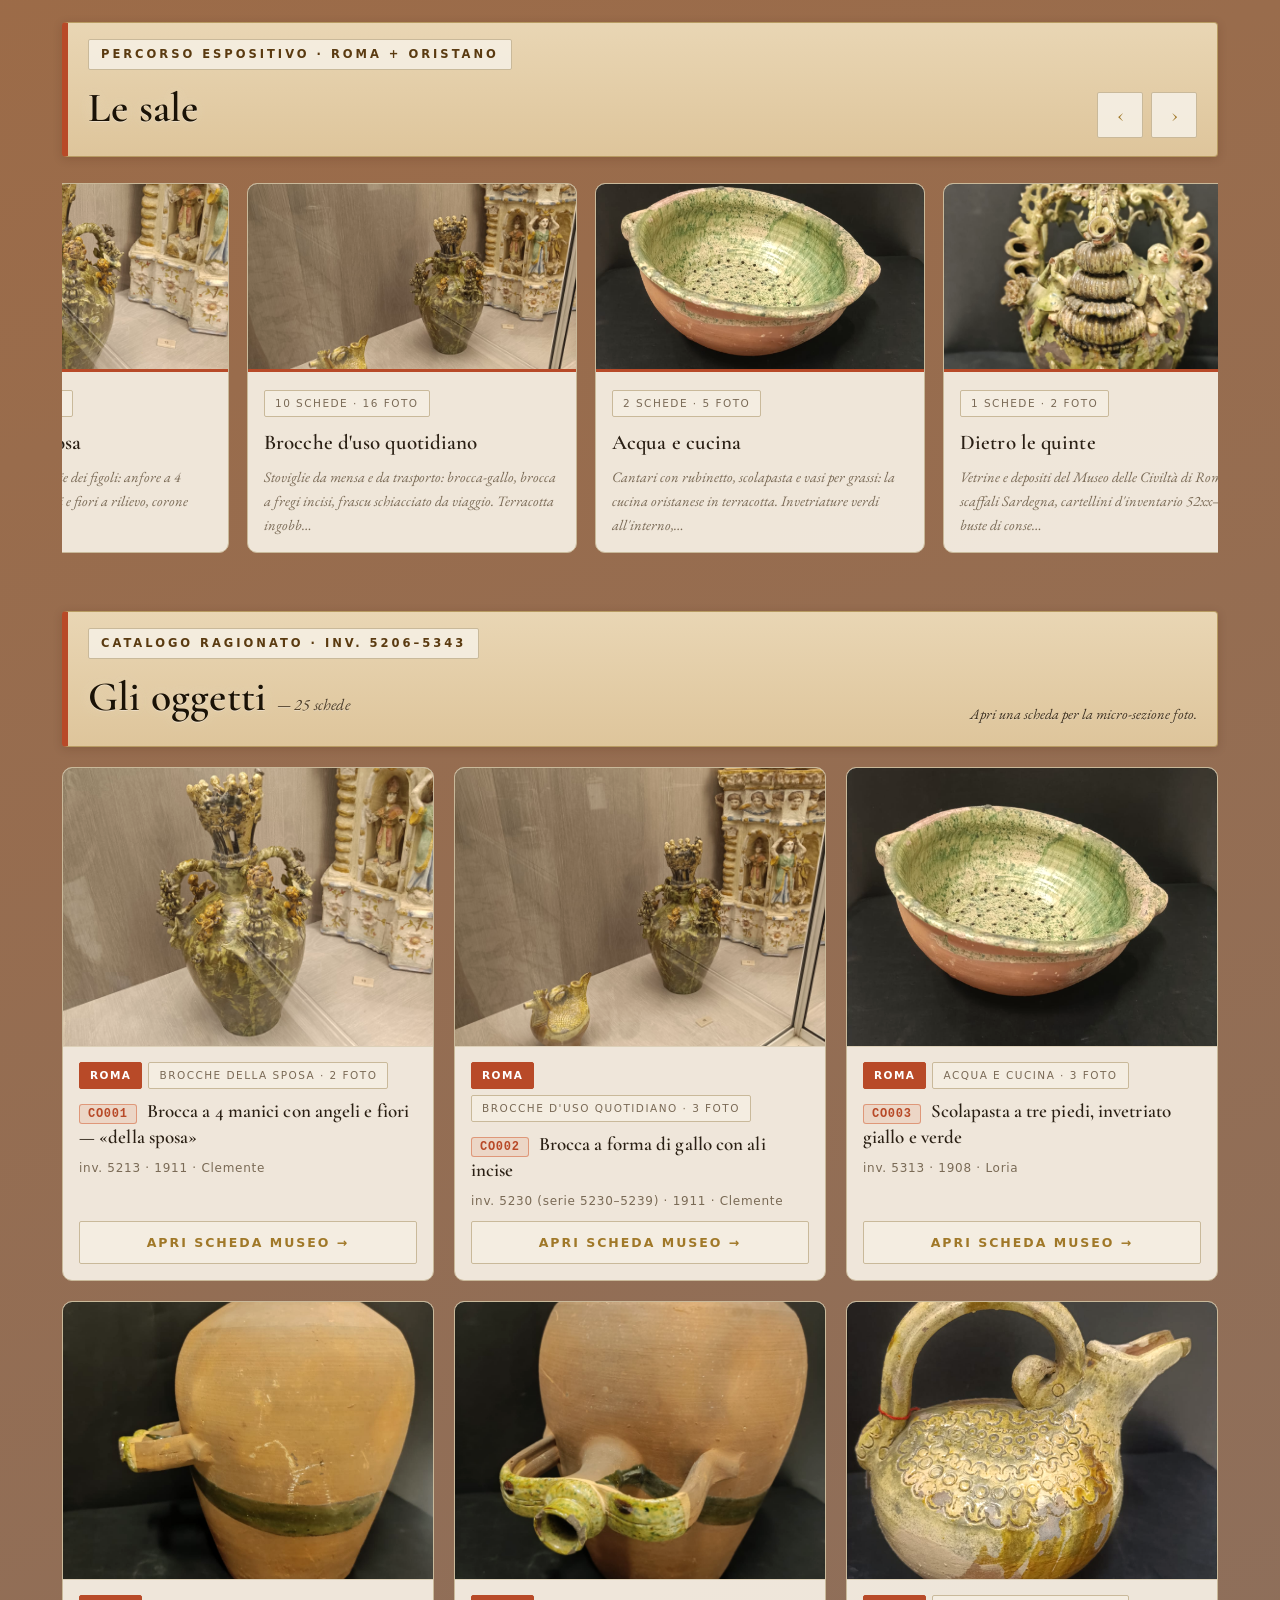
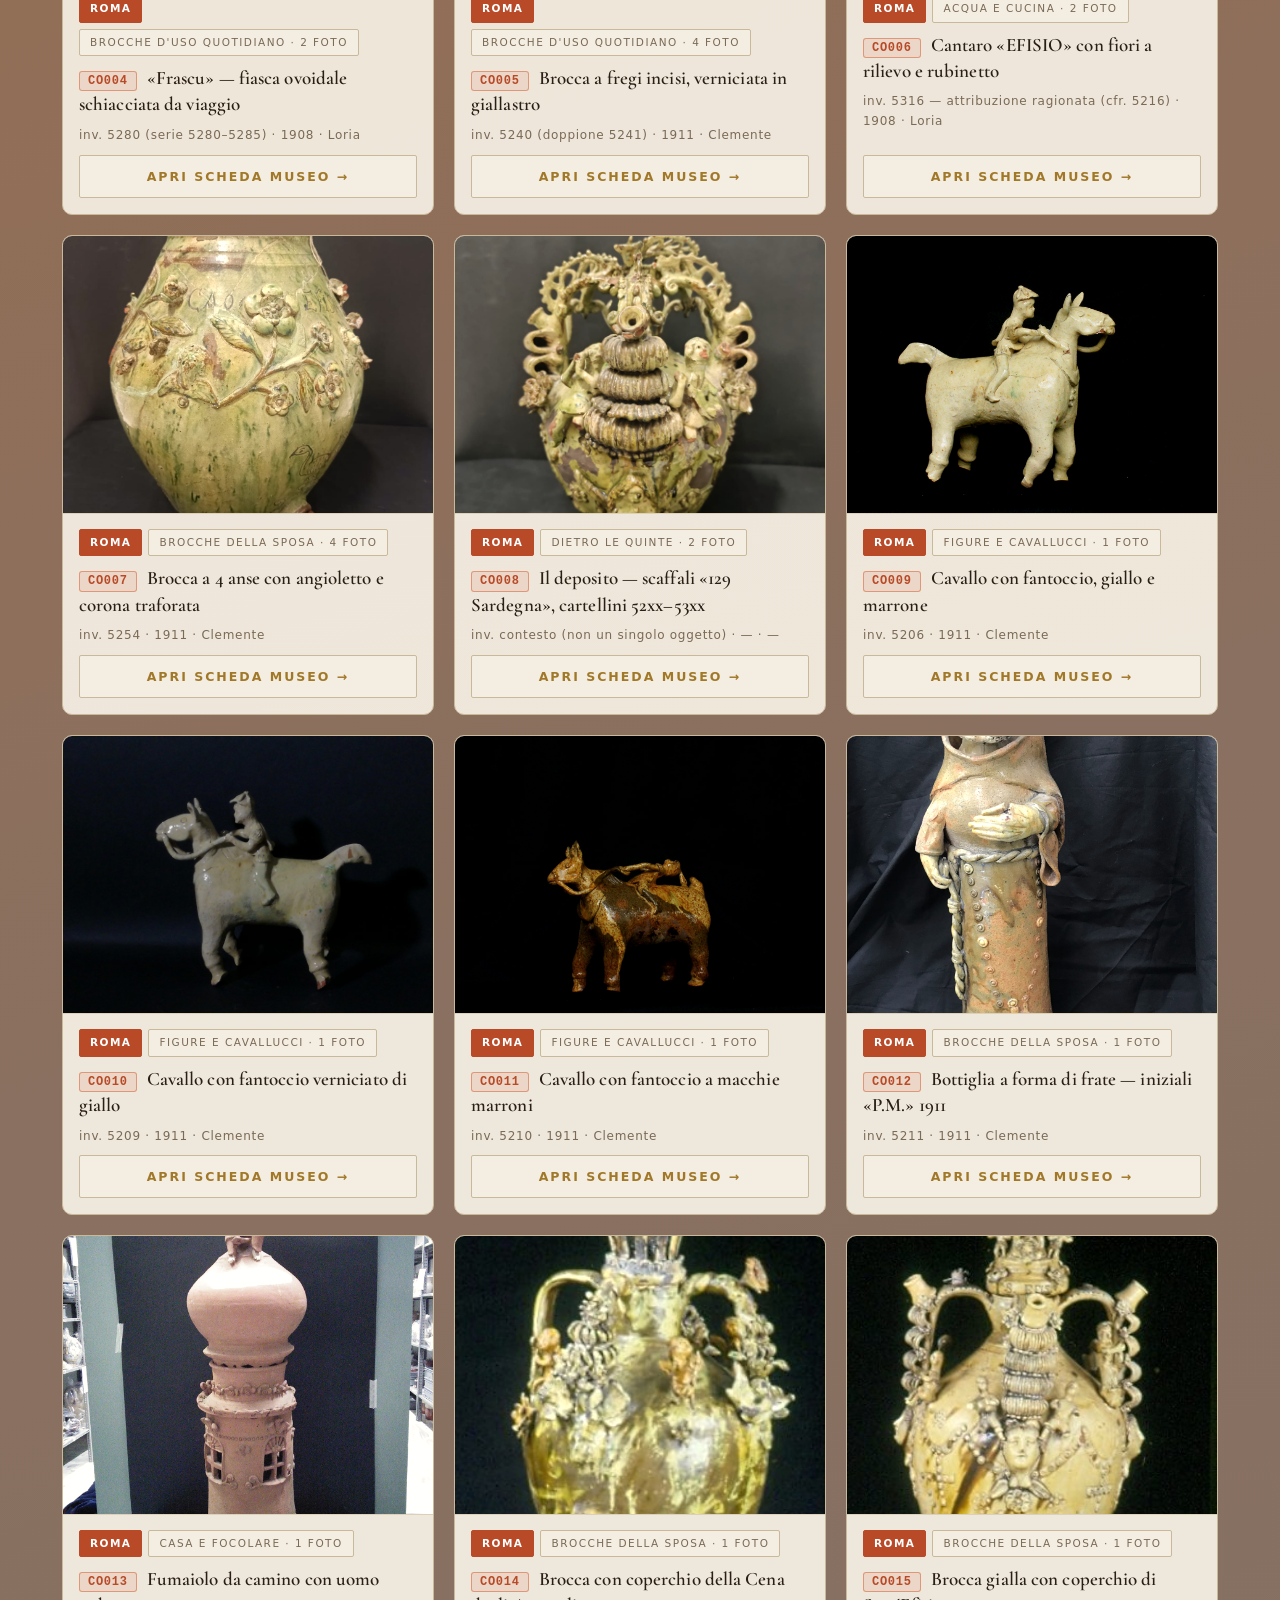
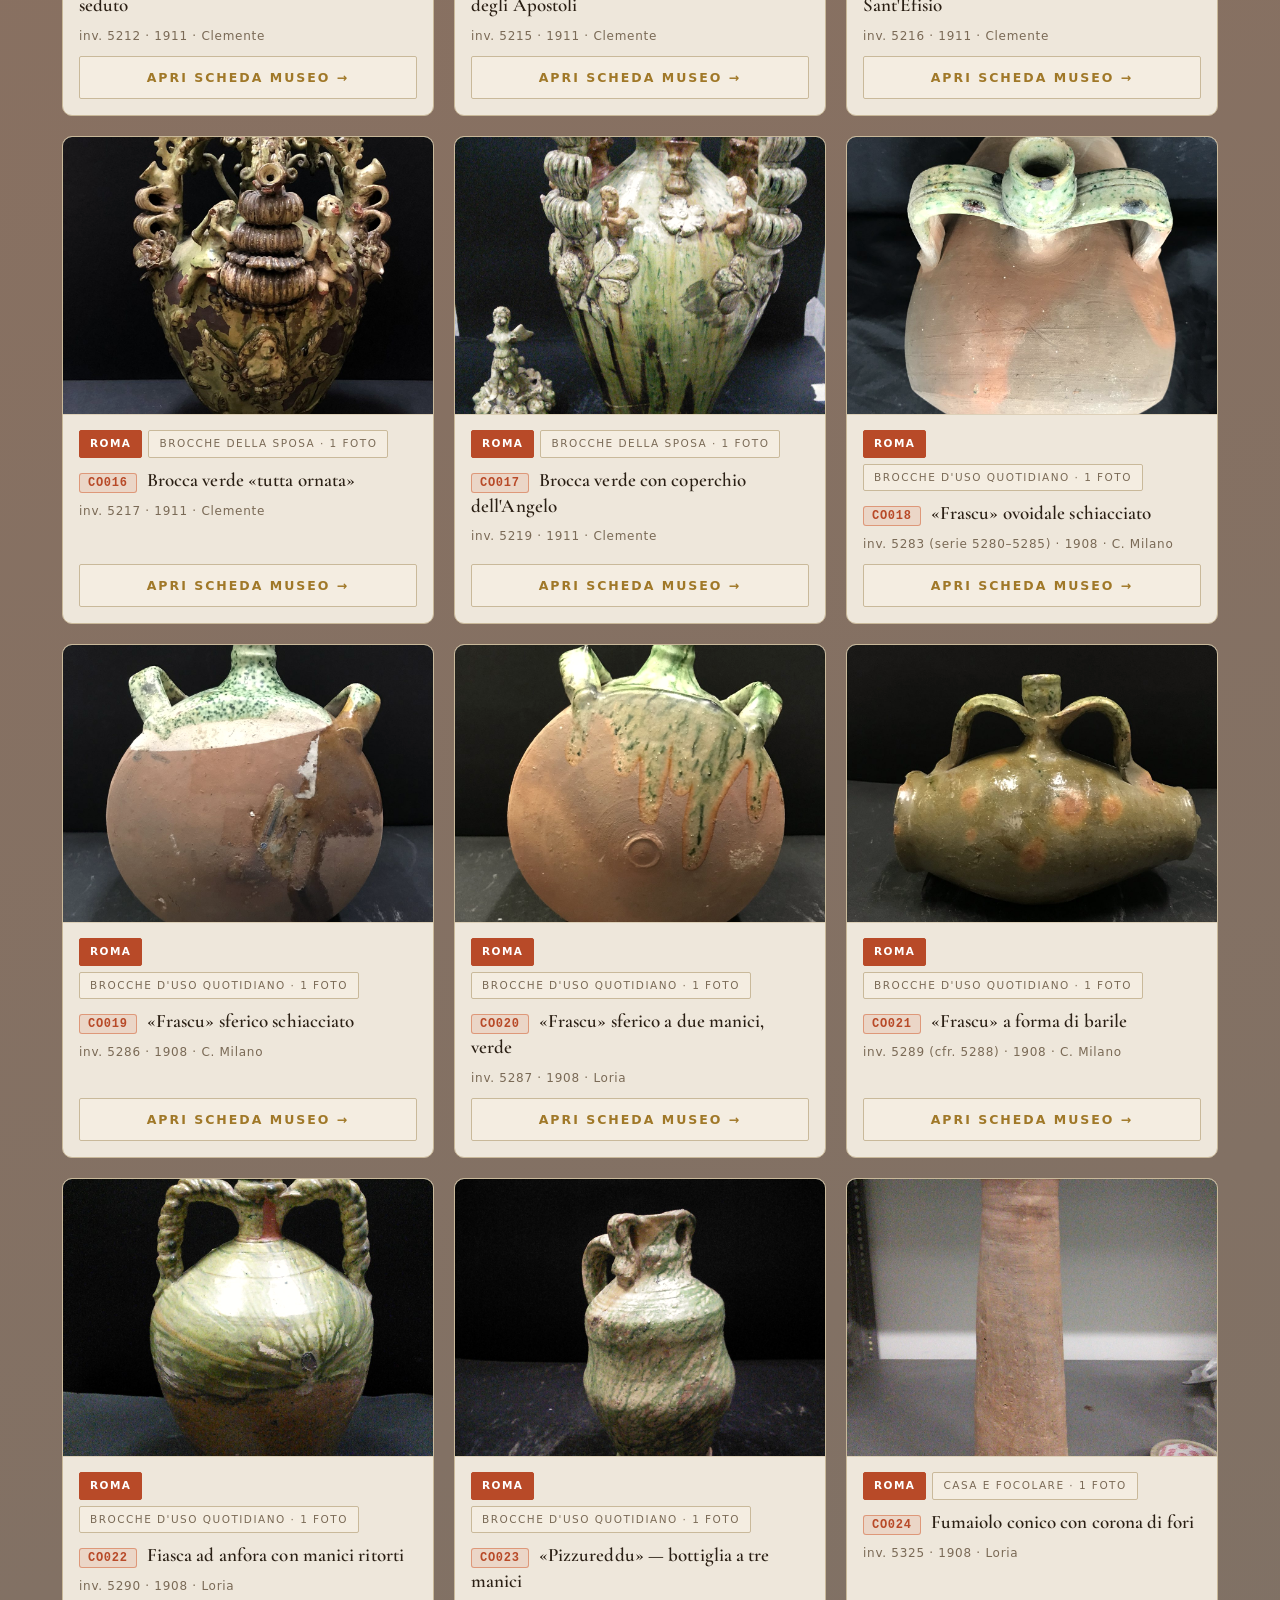
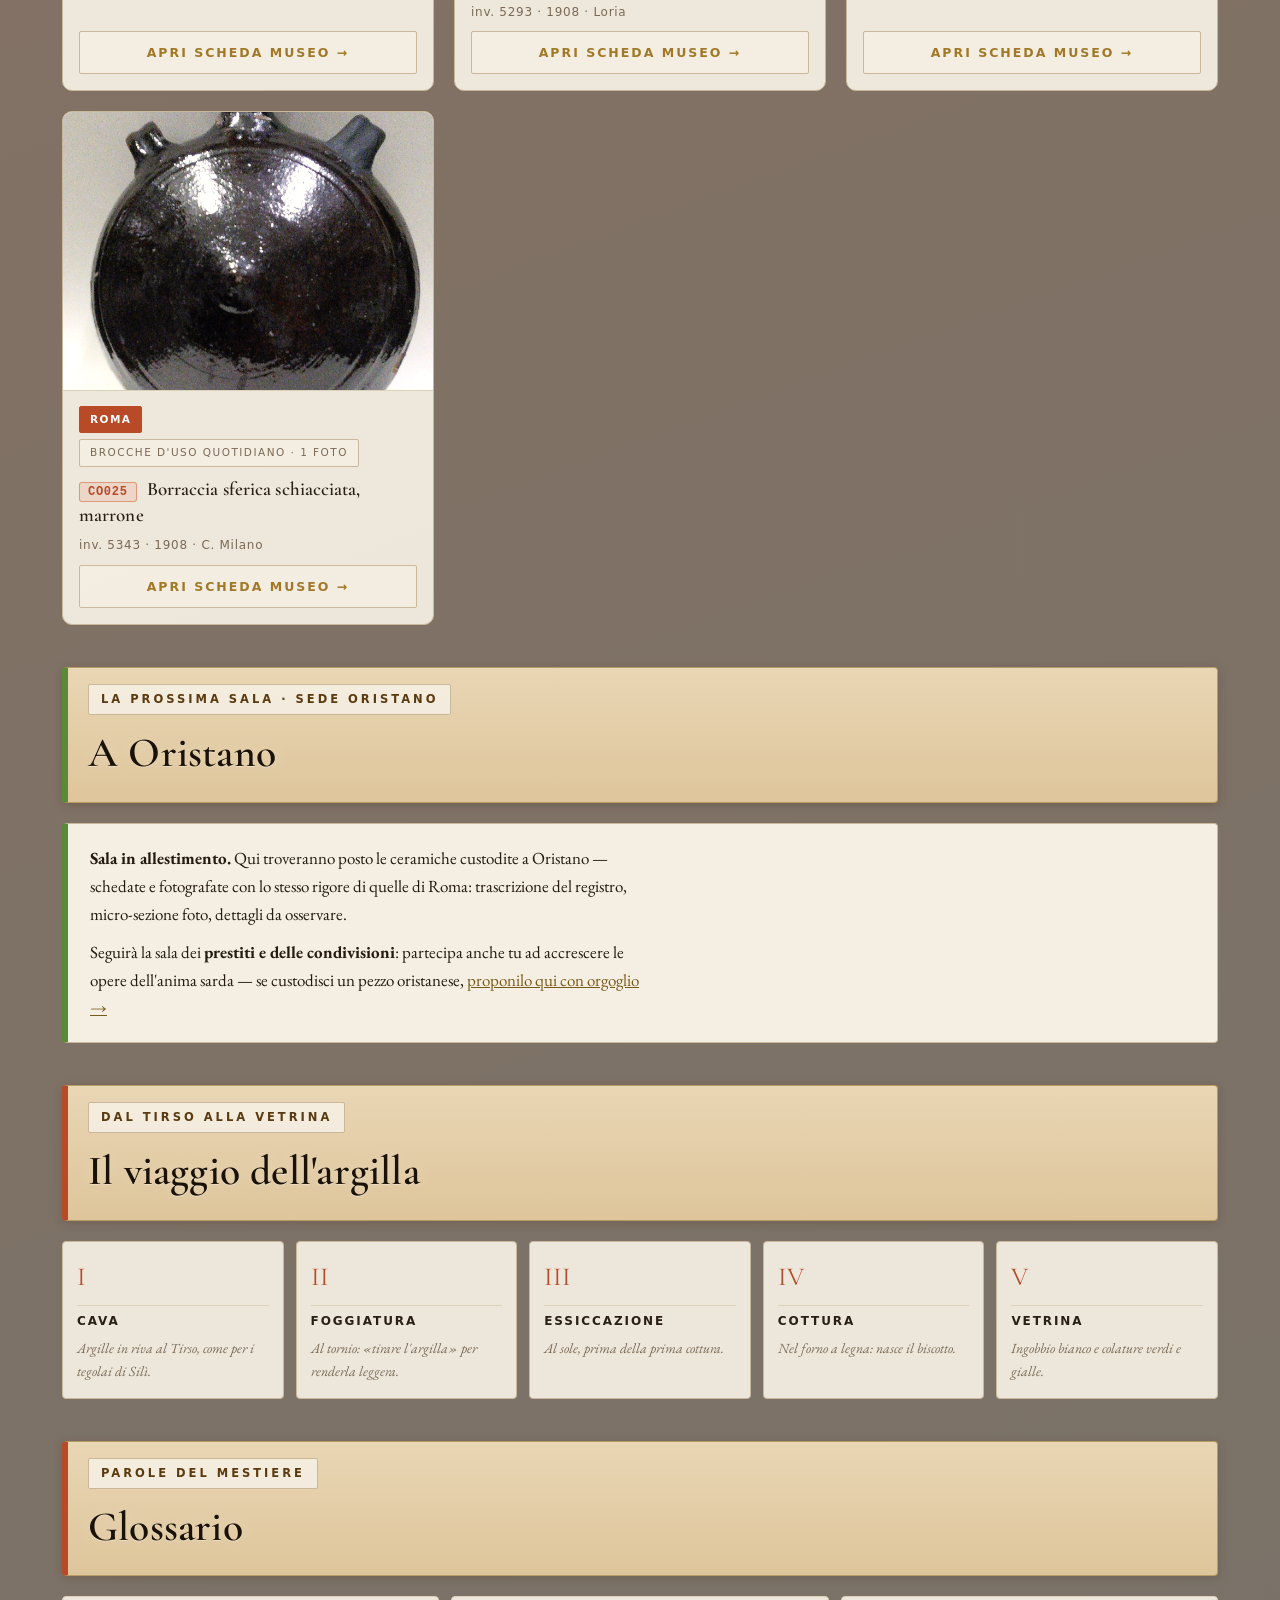
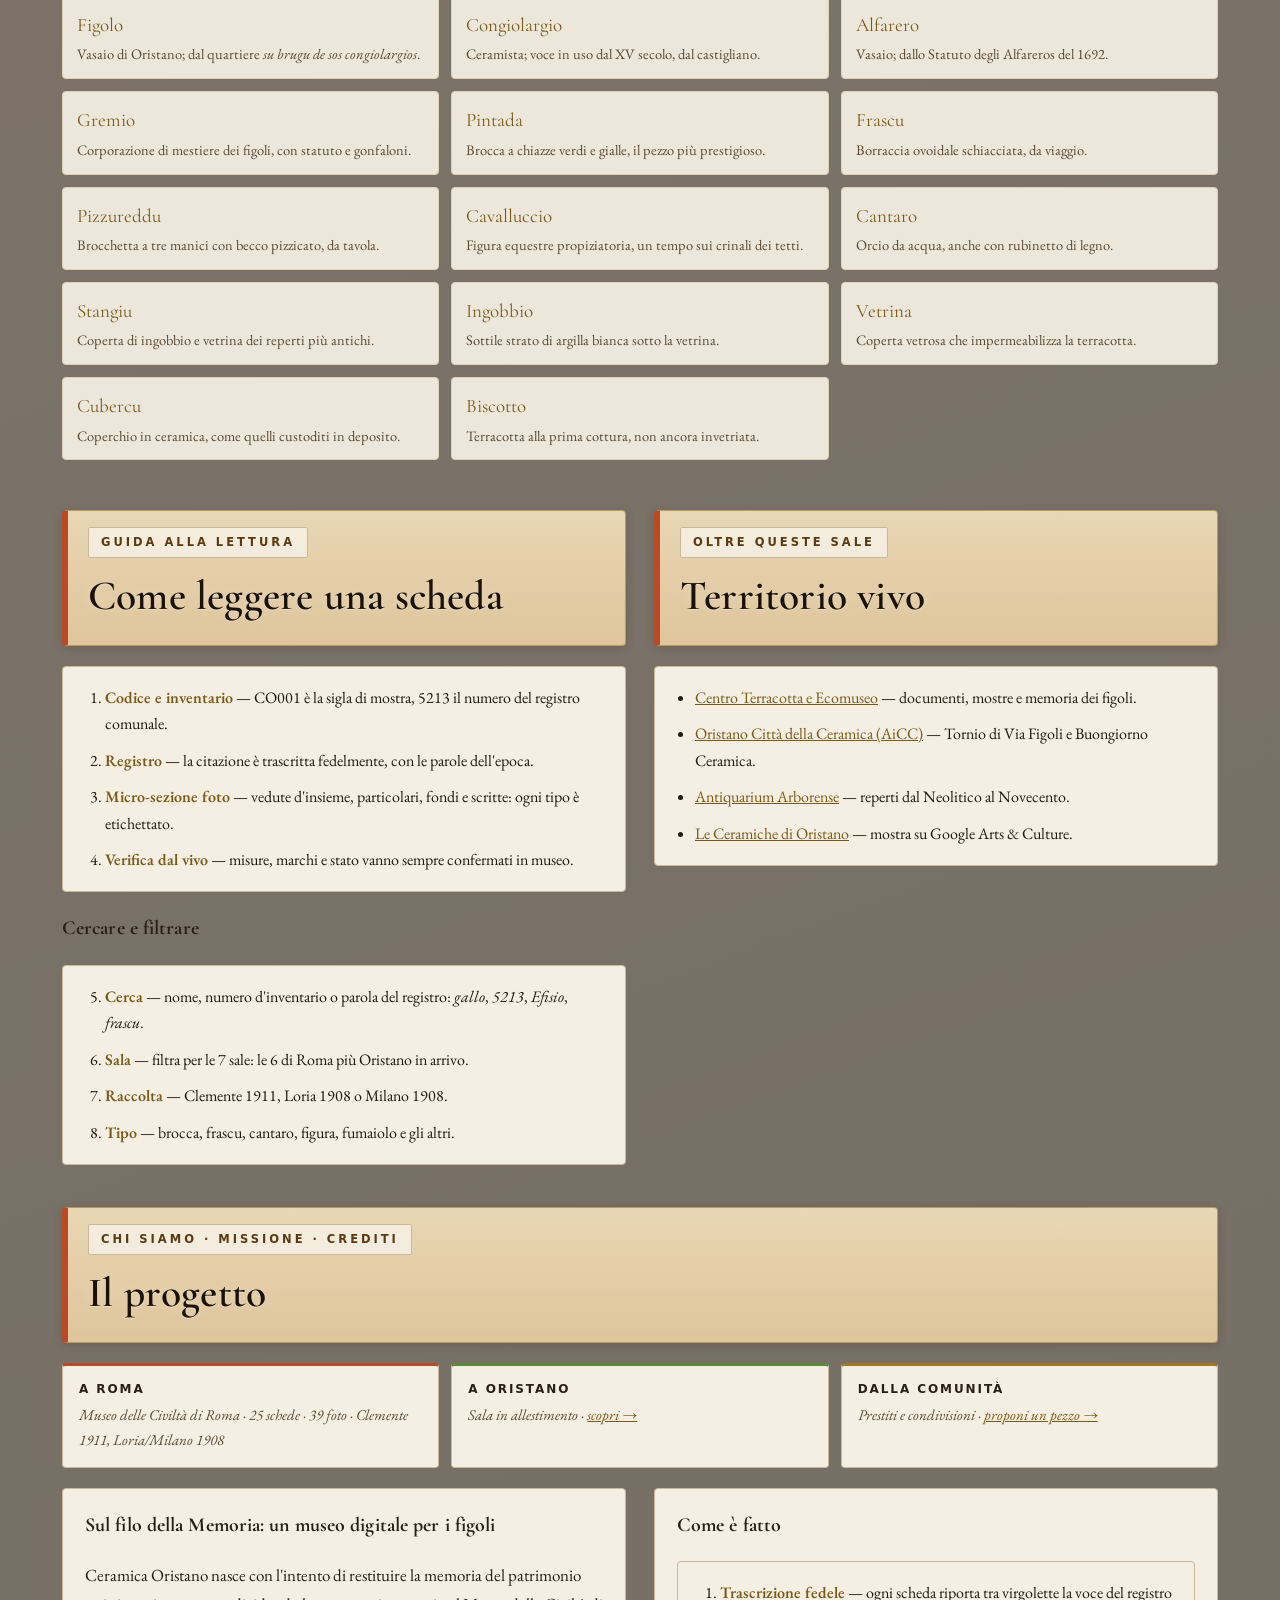
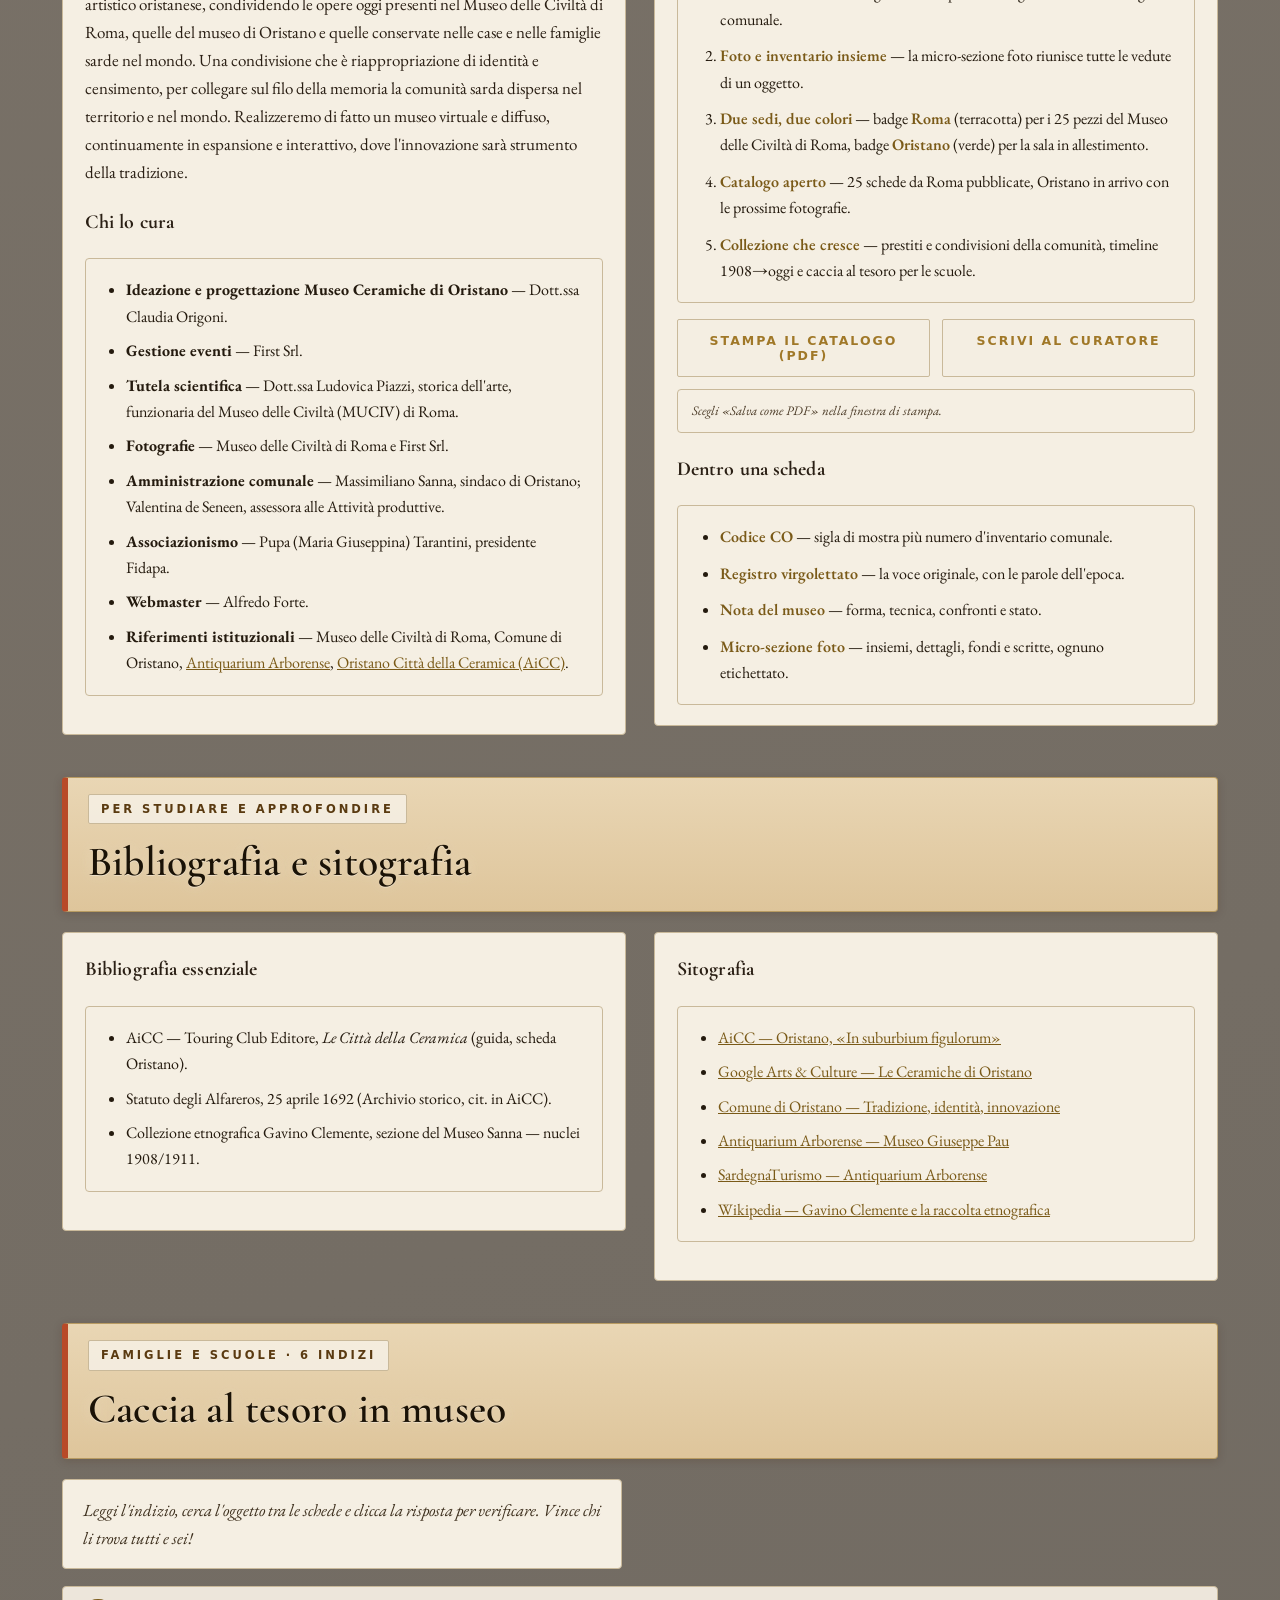
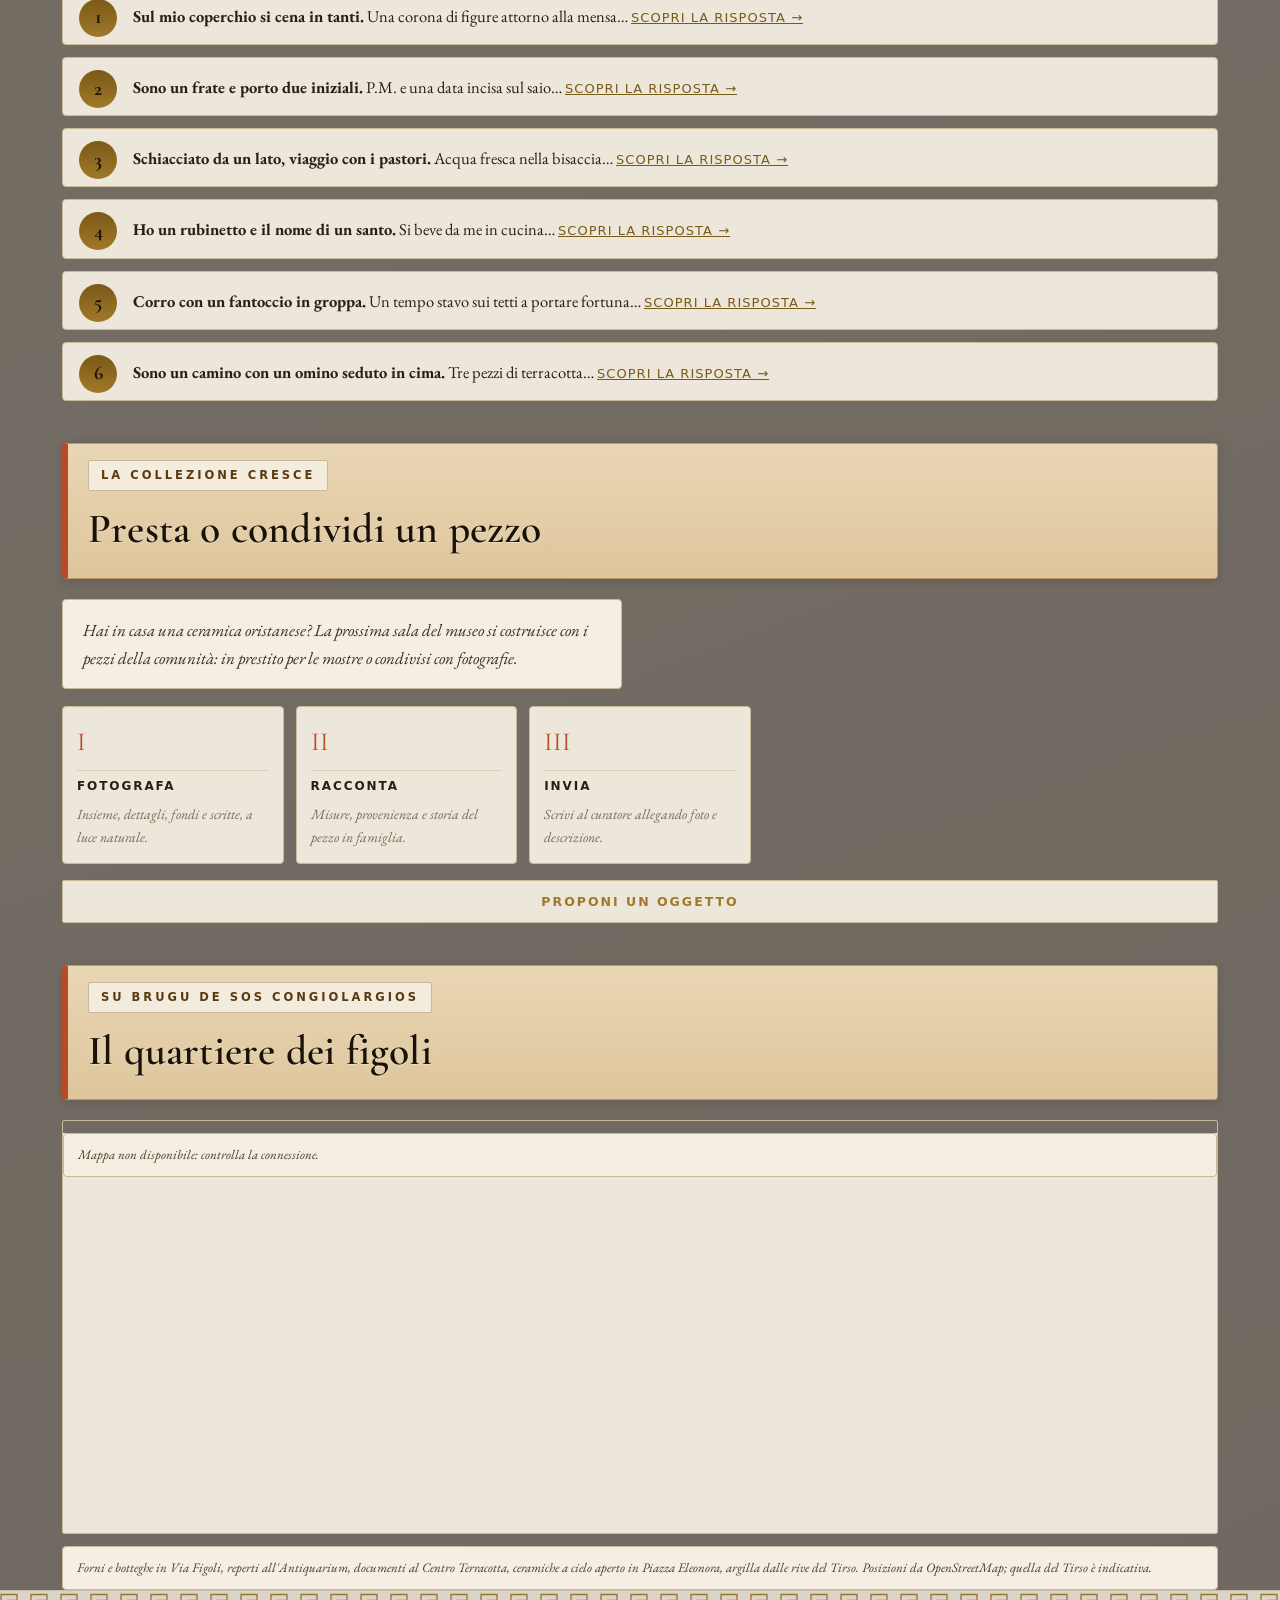
==== commit fb4d5c18: "fix: naming Museo Civilta di Roma, nuraghe integro, filo della Memoria" ====
--- a/index.html
+++ b/index.html
@@ -8,7 +8,7 @@
 <meta name="description" content="Museo digitale delle ceramiche oristanesi custodite al Museo delle Civiltà di Roma: brocche della sposa, fraschi, cantari e scolapasta dei figoli, con descrizioni d'inventario e foto.">
 <meta name="DC.title" content="Ceramica Oristano — Museo della Ceramica">
 <meta name="DC.creator" content="Alfredo Forte">
-<meta name="DC.contributor" content="Claudia Origoni (First Srl); Ludovica Piazzi (Museo delle Civiltà)">
+<meta name="DC.contributor" content="Claudia Origoni (First Srl); Ludovica Piazzi (Museo delle Civiltà di Roma)">
 <meta name="DC.publisher" content="Comune di Oristano">
 <meta name="DC.subject" content="ceramica oristanese; figoli; brocca della sposa; frascu; cantaro; etnografia sarda; Clemente 1911; Loria 1908">
 <meta name="DC.description" content="Museo digitale delle ceramiche oristanesi (inv. 5206–5343) custodite al Museo delle Civiltà di Roma.">
@@ -17,7 +17,7 @@
 <meta name="DC.format" content="text/html">
 <meta name="DC.language" content="it">
 <meta name="DC.coverage" content="Oristano, Sardegna; Roma">
-<meta name="DC.rights" content="Testi di Alfredo Forte; fotografie: Museo delle Civiltà, First Srl, su concessione del Comune di Oristano">
+<meta name="DC.rights" content="Testi di Alfredo Forte; fotografie: Museo delle Civiltà di Roma, First Srl, su concessione del Comune di Oristano">
 <link rel="canonical" href="https://ceramica-oristano.vercel.app/">
 <meta property="og:type" content="website">
 <meta property="og:locale" content="it_IT">
@@ -63,7 +63,7 @@
 ]}]}
 </script>
 <link rel="icon" href="assets/logo-museo-icon.png" type="image/png">
-<link rel="stylesheet" href="styles.css?v=8">
+<link rel="stylesheet" href="styles.css?v=9">
 <link rel="preconnect" href="https://fonts.googleapis.com">
 <link rel="preconnect" href="https://fonts.gstatic.com" crossorigin>
 <link href="https://fonts.googleapis.com/css2?family=Cormorant+Garamond:ital,wght@0,500;0,600;0,700;1,500;1,600&family=EB+Garamond:ital@0;1&display=swap" rel="stylesheet">
@@ -118,7 +118,7 @@
   <div class="hero-text">
     <p class="kicker"><span class="tick" aria-hidden="true"></span>Oristano, quartiere dei figoli dal Cinquecento</p>
     <h2>La ceramica di Oristano, oggetto per oggetto.</h2>
-    <p class="lede">Ogni scheda riunisce <strong>tutte le foto disponibili</strong> dell'oggetto — insieme, dettagli, fondi e scritte — con la <strong>descrizione originale del registro d'inventario</strong> (Comune di Oristano, coll. Clemente 1911 / Loria-Milano 1908) e una nota sulla tradizione dei <em>figoli</em>.</p>
+    <p class="lede">Ogni scheda riunisce <strong>tutte le foto disponibili</strong> dell'oggetto — insieme, dettagli, fondi e scritte — con la <strong>descrizione originale del registro d'inventario</strong> (Museo delle Civiltà di Roma, coll. Clemente 1911 / Loria-Milano 1908 e Comune di Oristano) e una nota sulla tradizione dei <em>figoli</em>.</p>
     <div class="chips" id="chips"></div>
     <div class="cta-row">
       <button class="btn tour-start" type="button">Inizia la visita</button>
@@ -169,12 +169,12 @@
         <figcaption>La foggiatura al tornio — incisione dal <em>Dictionnaire de chimie industrielle</em>, 1864 · pubblico dominio via Wikimedia Commons</figcaption>
       </figure>
       <figure class="fig-storia">
-        <img src="https://commons.wikimedia.org/wiki/Special:FilePath/Nuraghe_Su_Nuraxi_-_Barumini_-_Sardinia_-_Italy_-_01.jpg?width=800" alt="Su Nuraxi di Barumini, il nuraghe riprodotto a grandezza naturale nel Padiglione della Sardegna del 1911" loading="lazy" decoding="async">
-        <figcaption>Su Nuraxi di Barumini — il nuraghe riprodotto a grandezza naturale nel Padiglione della Sardegna, 1911 · foto Norbert Nagel, <a href="https://creativecommons.org/licenses/by-sa/3.0">CC BY-SA 3.0</a>, via Wikimedia Commons</figcaption>
+        <img src="https://commons.wikimedia.org/wiki/Special:FilePath/Torralba,_Nuraghe_Santu_Antine_von_S%C3%BCdwest_cropped.jpg?width=800" alt="Un nuraghe integro in Sardegna, come quello riprodotto a grandezza naturale nel Padiglione della Sardegna del 1911" loading="lazy" decoding="async">
+        <figcaption>Un nuraghe integro — come quello riprodotto a grandezza naturale nel Padiglione della Sardegna, 1911 · foto N8eule78, <a href="https://creativecommons.org/licenses/by-sa/4.0">CC BY-SA 4.0</a>, via Wikimedia Commons</figcaption>
       </figure>
     </div>
     <div class="storia-tx">
-    <p>Dal <strong>quartiere dei figoli</strong> — <em>su brugu de sos congiolargios</em>, attestato già nel Cinquecento — escono da secoli le invetriate verdi e gialle d'Oristano. Accanto alle stoviglie d'uso (fraschi per l'acqua, cantari, scolapasta, pentole), i vasai realizzavano le <strong>produzioni straordinarie</strong>: le «brocche della sposa», capolavori di foggiatura e scultura con angeli, fiori a rilievo, beccucci multipli e corone traforate, donati in occasione delle nozze. Il nucleo qui schedato proviene dalle raccolte etnografiche di <strong>Gavino Clemente (ingresso 1911)</strong> e <strong>Loria / Musei di Milano (1908)</strong>, riunite per la Mostra di Etnografia Italiana dell'Esposizione del 1911: la grande rassegna per i 50 anni dell'Unità d'Italia, dove i monumenti delle regioni venivano ricostruiti a grandezza naturale e si esponevano le produzioni artistiche e artigianali di tutta Italia. La Sardegna c'era con il nuraghe di Barumini riprodotto dal vero, le <strong>ceramiche di Oristano</strong>, i tessuti di Sant'Antioco e i costumi tradizionali. Chiusa l'Esposizione, le ceramiche restarono a Roma: oggi sono nei depositi del Museo delle Civiltà.</p>
+    <p>Dal <strong>quartiere dei figoli</strong> — <em>su brugu de sos congiolargios</em>, attestato già nel Cinquecento — escono da secoli le invetriate verdi e gialle d'Oristano. Accanto alle stoviglie d'uso (fraschi per l'acqua, cantari, scolapasta, pentole), i vasai realizzavano le <strong>produzioni straordinarie</strong>: le «brocche della sposa», capolavori di foggiatura e scultura con angeli, fiori a rilievo, beccucci multipli e corone traforate, donati in occasione delle nozze. Il nucleo qui schedato proviene dalle raccolte etnografiche di <strong>Gavino Clemente (ingresso 1911)</strong> e <strong>Loria / Musei di Milano (1908)</strong>, riunite per la Mostra di Etnografia Italiana dell'Esposizione del 1911: la grande rassegna per i 50 anni dell'Unità d'Italia, dove i monumenti delle regioni venivano ricostruiti a grandezza naturale e si esponevano le produzioni artistiche e artigianali di tutta Italia. La Sardegna c'era con il nuraghe riprodotto dal vero, le <strong>ceramiche di Oristano</strong>, i tessuti di Sant'Antioco e i costumi tradizionali. Chiusa l'Esposizione, le ceramiche restarono a Roma: oggi sono nei depositi del Museo delle Civiltà di Roma.</p>
     <p>Il <strong>Padiglione della Sardegna</strong> — Progettato dal cagliaritano <strong>Luigi Scano</strong> per la Mostra Etnografica delle Regioni a Piazza d'Armi, il Padiglione riproduceva la <strong>Torre dell'Elefante</strong>, con echi della chiesa di San Domenico e delle cupole della cappella del Tesoro di Oristano; dentro, due grandi sale arredate con mobili sardi e vetrine di manufatti artigianali, oreficerie, tessuti e merletti. Fuori, il <strong>nuraghe ricostruito a grandezza naturale</strong> — con le torri pisane, la casa aragonese di Fordongianus e le case di Fonni — finì sulle cartoline illustrate dell'epoca: uno dei primi esempi di promozione culturale e turistica della Sardegna su scala nazionale.</p>
     <aside class="padiglione" aria-label="Il Padiglione in breve">
       <h4>Il Padiglione in breve</h4>
@@ -200,8 +200,8 @@
   <ol class="tl">
     <li><span class="anno">1908</span><strong>Loria a Milano</strong><span>La raccolta etnografica Loria riunisce fraschi, cantari e stoviglie d'uso dei figoli.</span></li>
     <li><span class="anno">1911</span><strong>Clemente + Esposizione</strong><span>Gavino Clemente raccoglie le brocche della sposa; a Roma il Padiglione Scano e il nuraghe dal vero.</span></li>
-    <li><span class="anno">1911–oggi</span><strong>Un secolo a Roma</strong><span>Le ceramiche restano nella capitale, oggi nei depositi del Museo delle Civiltà.</span></li>
-    <li><span class="anno">Oggi</span><strong>Il progetto First</strong><span>Claudia Origoni ritrova le opere e le trasforma in museo digitale.</span></li>
+    <li><span class="anno">1911–oggi</span><strong>Un secolo a Roma</strong><span>Le ceramiche restano nella capitale, oggi nei depositi del Museo delle Civiltà di Roma.</span></li>
+    <li><span class="anno">Oggi</span><strong>Il progetto First</strong><span>La First recupera le foto delle opere esposte al Museo delle Civiltà di Roma e, con la collaborazione del Comune di Oristano, ne digitalizza i contenuti con questo progetto.</span></li>
     <li class="futuro"><span class="anno">Domani</span><strong>Oristano + comunità</strong><span>Nuove schede dalla città e prestiti condivisi da chi li custodisce.</span></li>
   </ol>
 </section>
@@ -320,7 +320,7 @@
   </div>
   <div class="oristano-box">
     <p><strong>Sala in allestimento.</strong> Qui troveranno posto le ceramiche custodite a Oristano — schedate e fotografate con lo stesso rigore di quelle di Roma: trascrizione del registro, micro-sezione foto, dettagli da osservare.</p>
-    <p>Seguirà la sala dei <strong>prestiti e delle condivisioni</strong>: se hai un pezzo oristanese, <a href="#condividi-sez">proponilo qui →</a></p>
+    <p>Seguirà la sala dei <strong>prestiti e delle condivisioni</strong>: partecipa anche tu ad accrescere le opere dell'anima sarda — se custodisci un pezzo oristanese, <a href="#condividi-sez">proponilo qui con orgoglio →</a></p>
   </div>
 </section>
 
@@ -409,24 +409,24 @@
     </div>
   </div>
   <div class="sedi">
-    <div class="sede roma"><strong>A Roma</strong><span>Museo delle Civiltà · 25 schede · 39 foto · Clemente 1911, Loria/Milano 1908</span></div>
+    <div class="sede roma"><strong>A Roma</strong><span>Museo delle Civiltà di Roma · 25 schede · 39 foto · Clemente 1911, Loria/Milano 1908</span></div>
     <div class="sede oristano"><strong>A Oristano</strong><span>Sala in allestimento · <a href="#oristano-sez">scopri →</a></span></div>
     <div class="sede comunita"><strong>Dalla comunità</strong><span>Prestiti e condivisioni · <a href="#condividi-sez">proponi un pezzo →</a></span></div>
   </div>
   <div class="due-col">
     <div>
-      <h3>Un museo digitale per i figoli</h3>
-      <p>Ceramica Oristano nasce per portare fuori dai depositi romani le ceramiche oristanesi: l'elenco d'inventario (oltre 160 voci tra coll. Clemente 1911 e Loria/Milano 1908) diventa un catalogo da sfogliare, dove ogni fotografia è ricongiunta alla sua descrizione originale del registro. L'obiettivo è triplice: <strong>documentare</strong> con rigore, <strong>raccontare</strong> con parole semplici, <strong>invitare</strong> a vedere gli originali al Museo delle Civiltà di Roma.</p>
+      <h3>Sul filo della Memoria: un museo digitale per i figoli</h3>
+      <p>Ceramica Oristano nasce con l'intento di restituire la memoria del patrimonio artistico oristanese, condividendo le opere oggi presenti nel Museo delle Civiltà di Roma, quelle del museo di Oristano e quelle conservate nelle case e nelle famiglie sarde nel mondo. Una condivisione che è riappropriazione di identità e censimento, per collegare sul filo della memoria la comunità sarda dispersa nel territorio e nel mondo. Realizzeremo di fatto un museo virtuale e diffuso, continuamente in espansione e interattivo, dove l'innovazione sarà strumento della tradizione.</p>
       <h3>Chi lo cura</h3>
       <ul class="crediti">
         <li><strong>Ideazione e progettazione Museo Ceramiche di Oristano</strong> — Dott.ssa Claudia Origoni.</li>
         <li><strong>Gestione eventi</strong> — First Srl.</li>
         <li><strong>Tutela scientifica</strong> — Dott.ssa Ludovica Piazzi, storica dell'arte, funzionaria del Museo delle Civiltà (MUCIV) di Roma.</li>
-        <li><strong>Fotografie</strong> — Museo delle Civiltà e First Srl.</li>
+        <li><strong>Fotografie</strong> — Museo delle Civiltà di Roma e First Srl.</li>
         <li><strong>Amministrazione comunale</strong> — Massimiliano Sanna, sindaco di Oristano; Valentina de Seneen, assessora alle Attività produttive.</li>
         <li><strong>Associazionismo</strong> — Pupa (Maria Giuseppina) Tarantini, presidente Fidapa.</li>
         <li><strong>Webmaster</strong> — Alfredo Forte.</li>
-        <li><strong>Riferimenti istituzionali</strong> — Museo delle Civiltà, Comune di Oristano, <a href="https://www.antiquariumarborense.it/" target="_blank" rel="noopener">Antiquarium Arborense</a>, <a href="https://www.buongiornoceramica.it/city/oristano/" target="_blank" rel="noopener">Oristano Città della Ceramica (AiCC)</a>.</li>
+        <li><strong>Riferimenti istituzionali</strong> — Museo delle Civiltà di Roma, Comune di Oristano, <a href="https://www.antiquariumarborense.it/" target="_blank" rel="noopener">Antiquarium Arborense</a>, <a href="https://www.buongiornoceramica.it/city/oristano/" target="_blank" rel="noopener">Oristano Città della Ceramica (AiCC)</a>.</li>
       </ul>
     </div>
     <div>
@@ -434,7 +434,7 @@
       <ol class="guida">
         <li><strong>Trascrizione fedele</strong> — ogni scheda riporta tra virgolette la voce del registro comunale.</li>
         <li><strong>Foto e inventario insieme</strong> — la micro-sezione foto riunisce tutte le vedute di un oggetto.</li>
-        <li><strong>Due sedi, due colori</strong> — badge <strong>Roma</strong> (terracotta) per i 25 pezzi del Museo delle Civiltà, badge <strong>Oristano</strong> (verde) per la sala in allestimento.</li>
+        <li><strong>Due sedi, due colori</strong> — badge <strong>Roma</strong> (terracotta) per i 25 pezzi del Museo delle Civiltà di Roma, badge <strong>Oristano</strong> (verde) per la sala in allestimento.</li>
         <li><strong>Catalogo aperto</strong> — 25 schede da Roma pubblicate, Oristano in arrivo con le prossime fotografie.</li>
         <li><strong>Collezione che cresce</strong> — prestiti e condivisioni della comunità, timeline 1908→oggi e caccia al tesoro per le scuole.</li>
       </ol>
@@ -565,14 +565,14 @@
 <footer><div class="wrap foot">
   <div class="foot-main">
     <p><strong>Ceramica Oristano — Museo della Ceramica.</strong> Schede a scopo espositivo e documentativo. Le descrizioni d'inventario sono trascritte dal registro comunale; le attribuzioni storiche vanno verificate dal vivo.</p>
-    <p class="piccolo">39 fotografie · 25 schede · inventario 5206–5343 (coll. Clemente 1911, Loria/Milano 1908) · reperti al Museo delle Civiltà, Roma · materiali dal Comune di Oristano.</p>
+    <p class="piccolo">39 fotografie · 25 schede · inventario 5206–5343 (coll. Clemente 1911, Loria/Milano 1908) · reperti al Museo delle Civiltà di Roma · materiali dal Comune di Oristano.</p>
   </div>
   <p class="piccolo">Fonti storiche: Oristano Turismo «Oristano Città della Ceramica»; Google Arts &amp; Culture «Le Ceramiche di Oristano»; Antiquarium Arborense; voce «Gavino Clemente» (collezione etnografica). Foto e trascrizioni dal materiale fornito dal Comune.</p>
   <p class="firma">Designed &amp; Developed by <a href="mailto:alfredoforte.web@gmail.com">alfredoforte.web@gmail.com</a></p>
 </div></footer>
 
 <script src="https://unpkg.com/leaflet@1.9.4/dist/leaflet.js"></script>
-<script src="catalog.js?v=8"></script>
-<script src="app.js?v=8"></script>
+<script src="catalog.js?v=9"></script>
+<script src="app.js?v=9"></script>
 </body>
 </html>
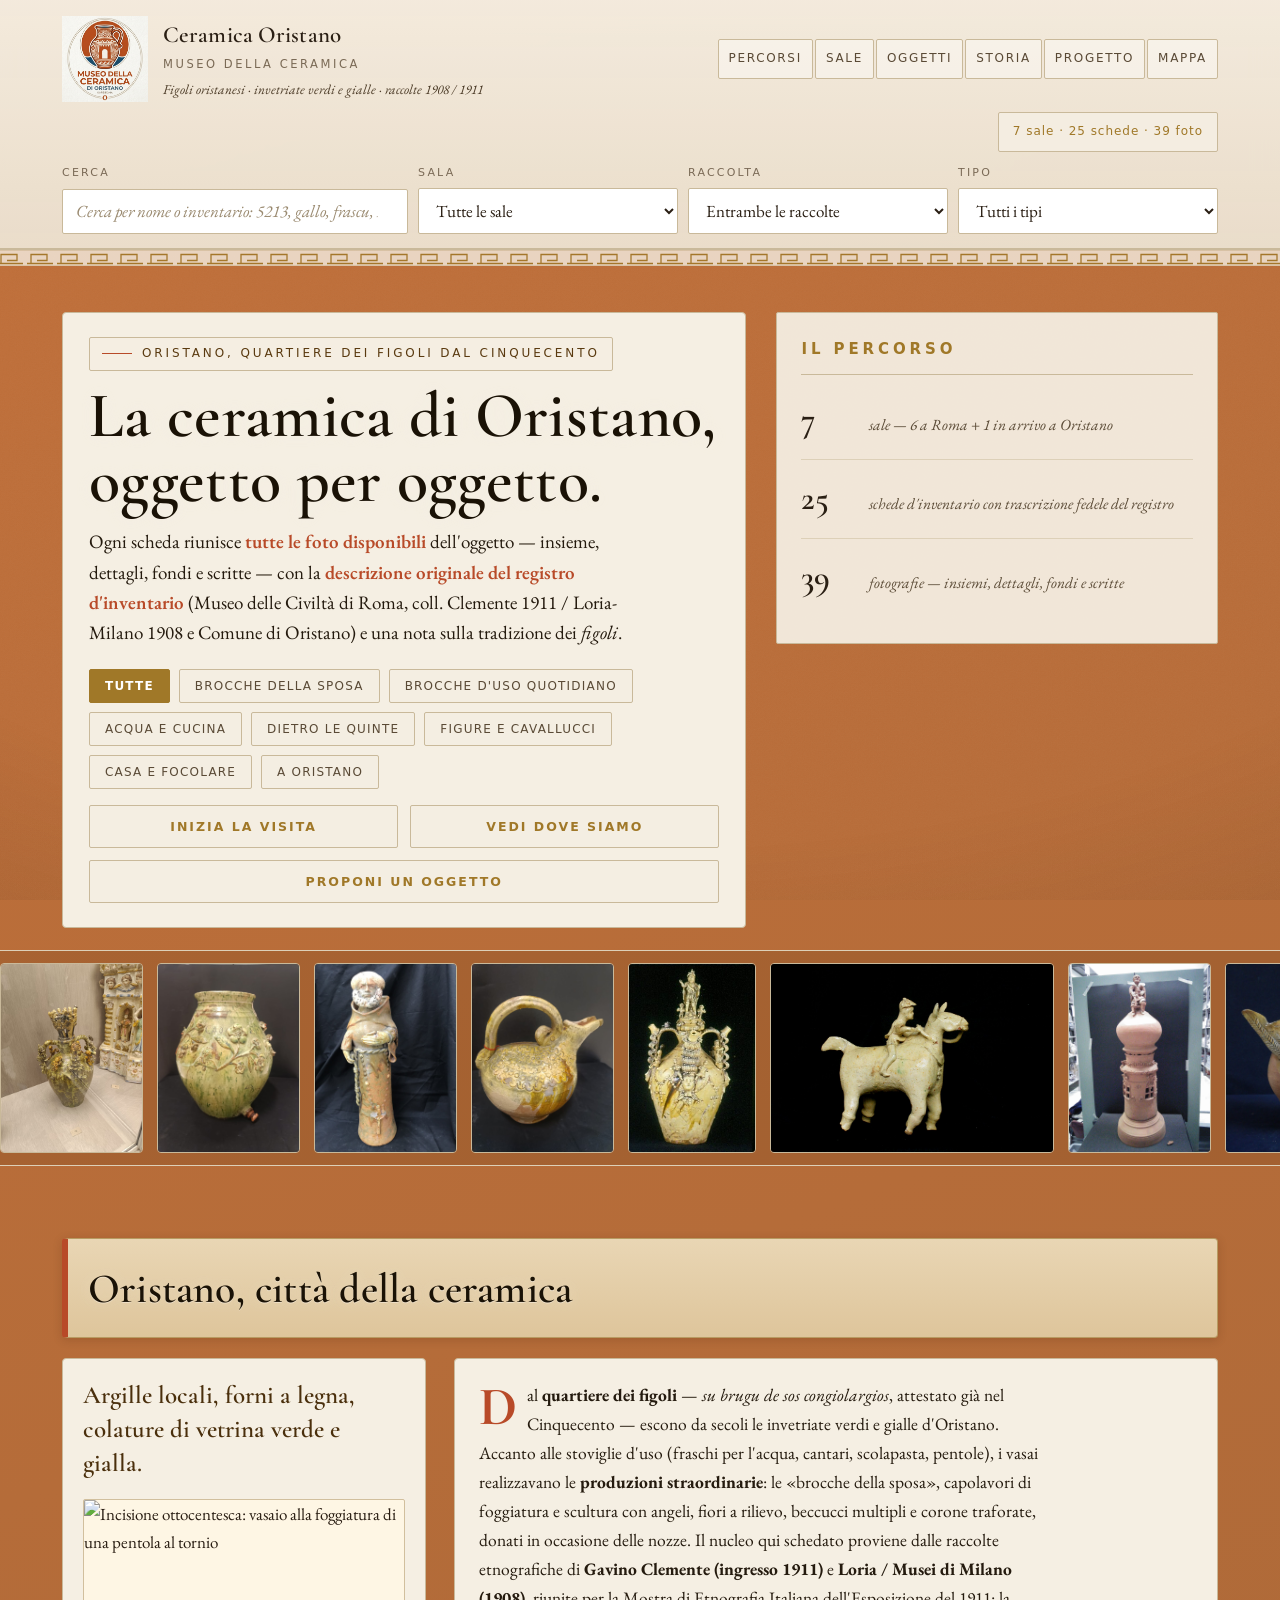
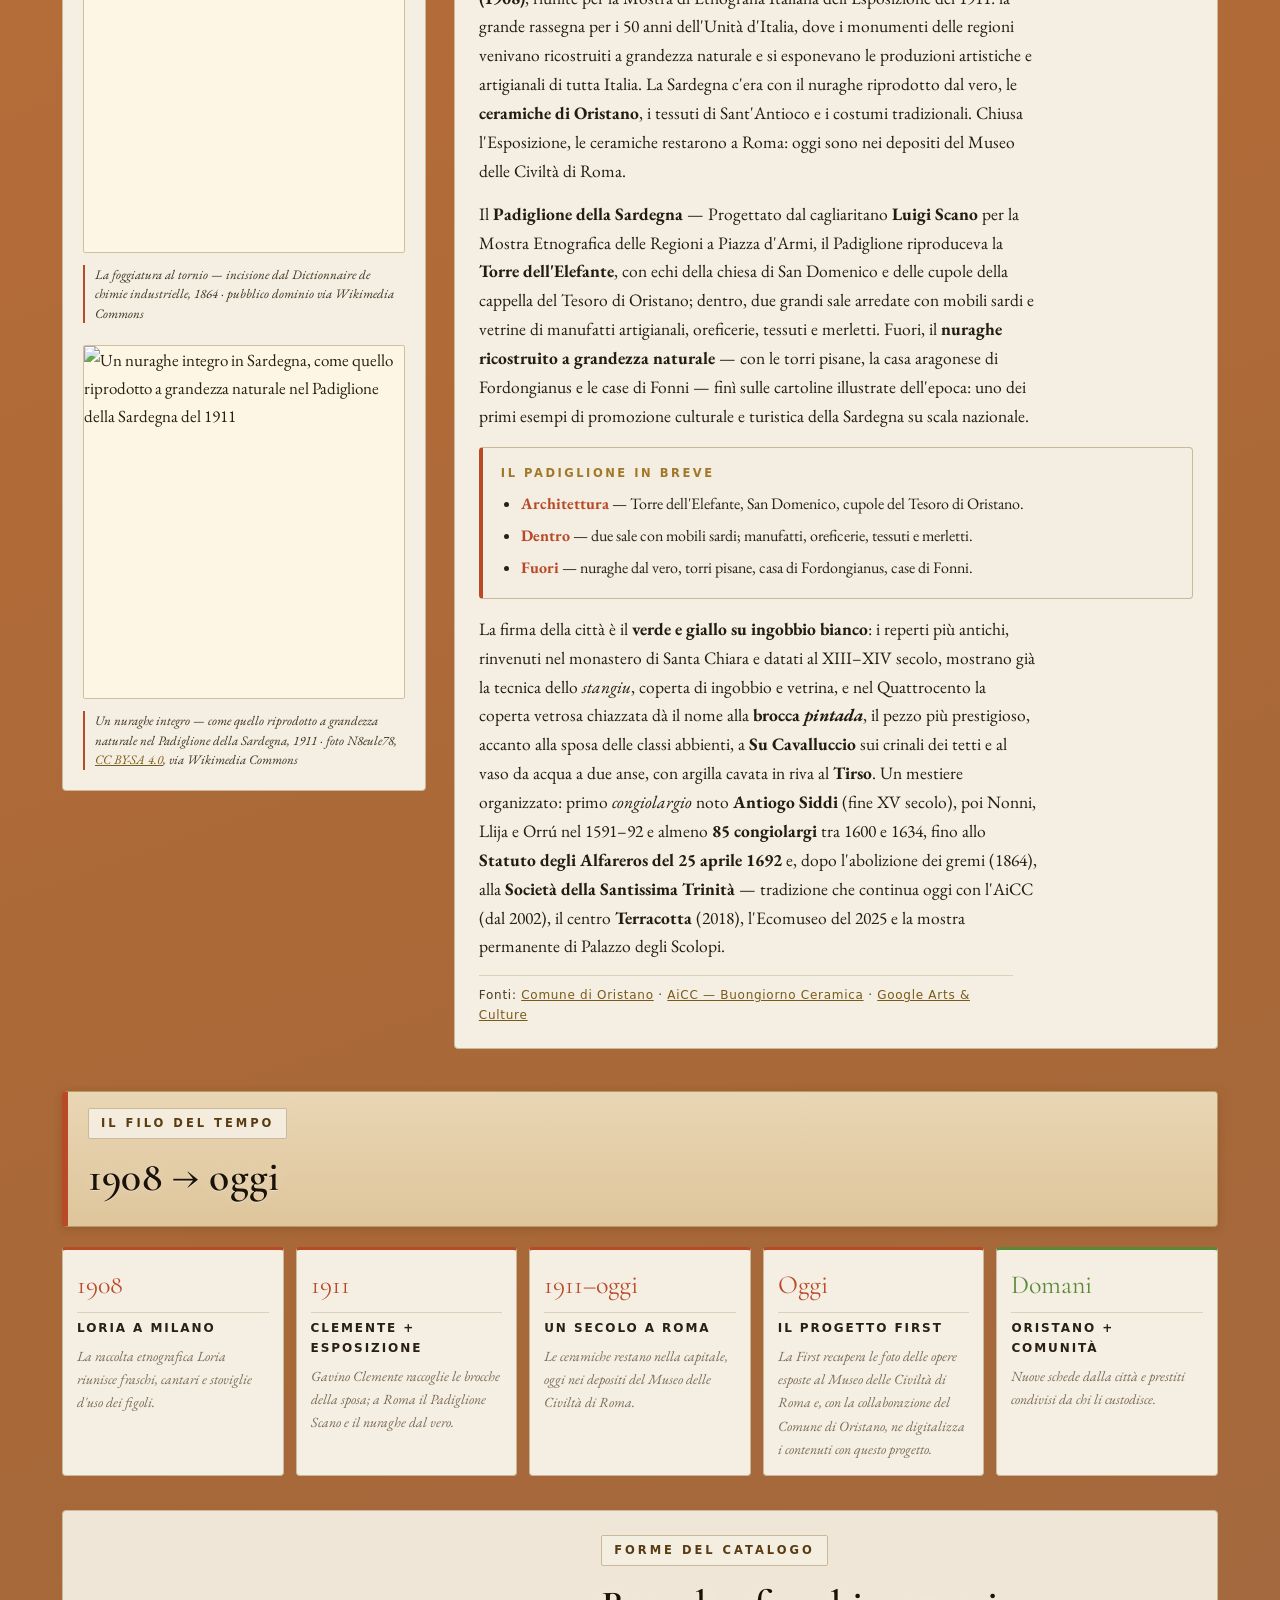
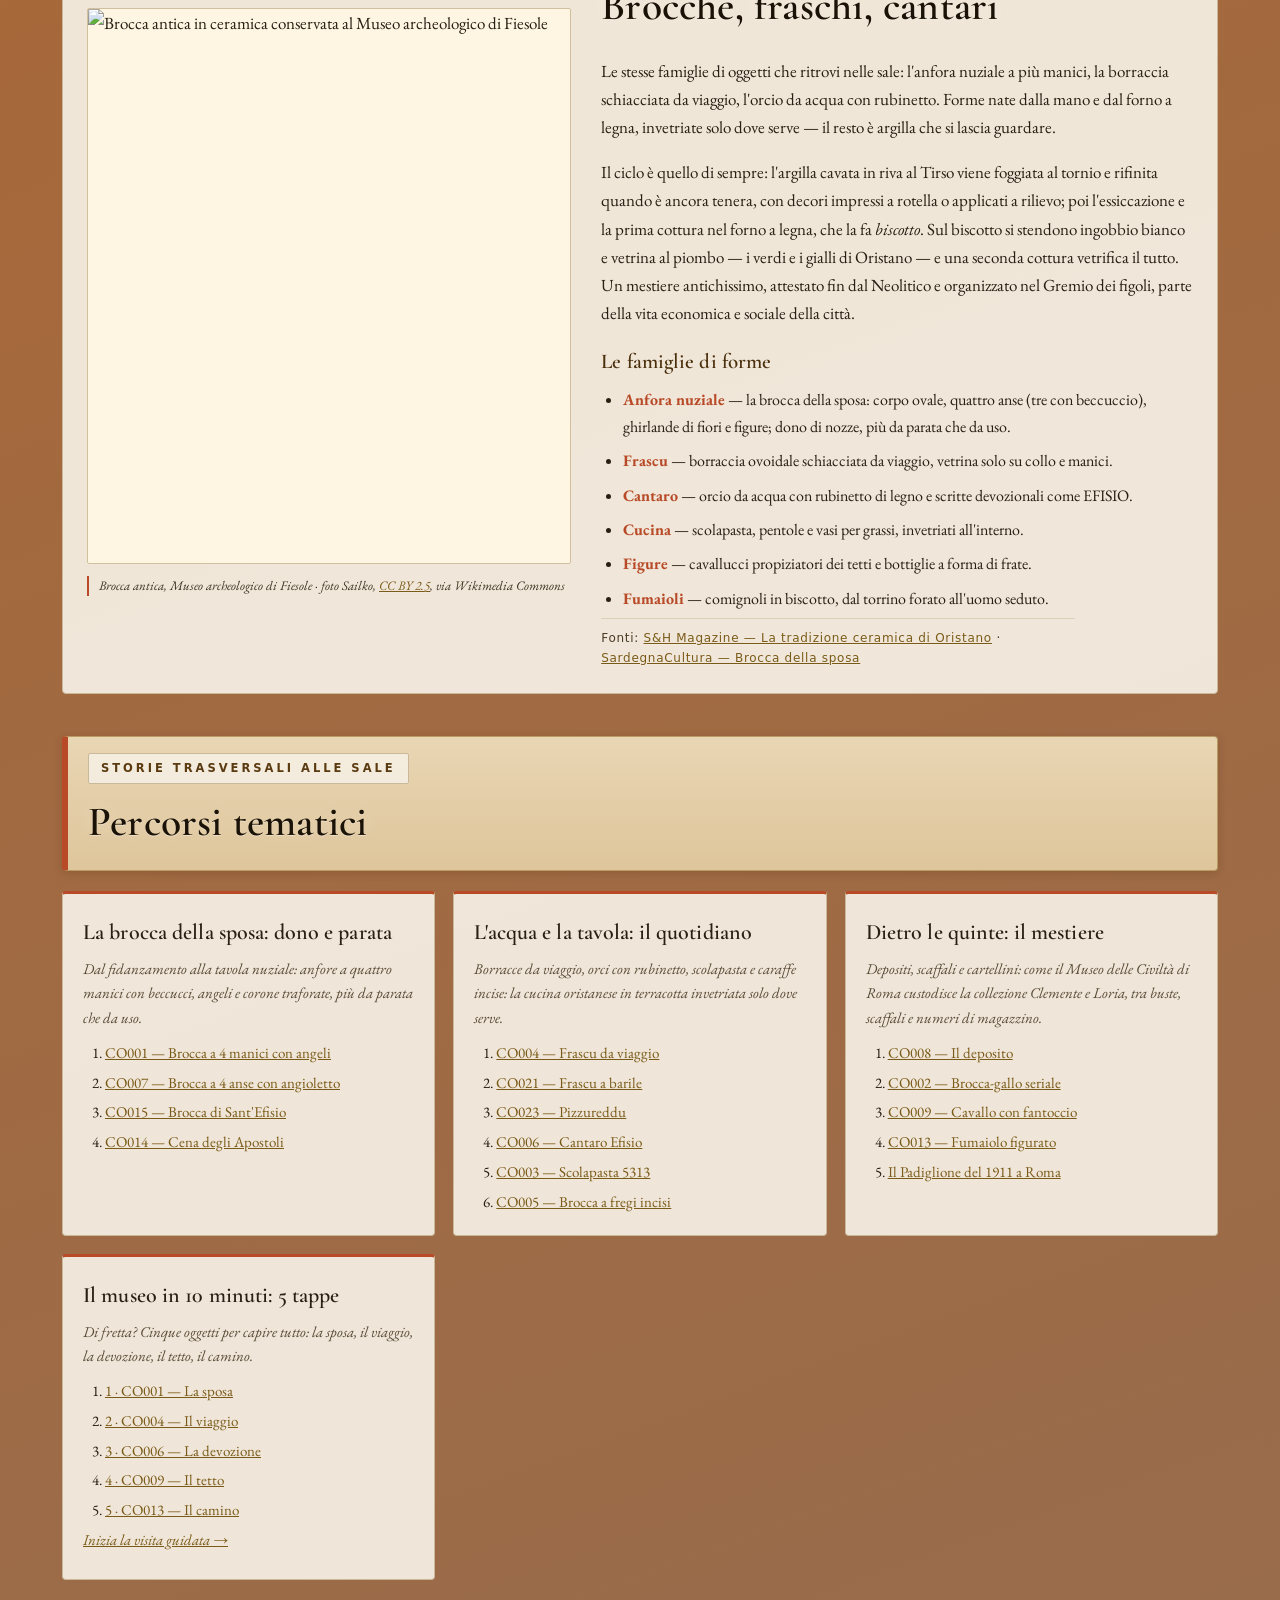
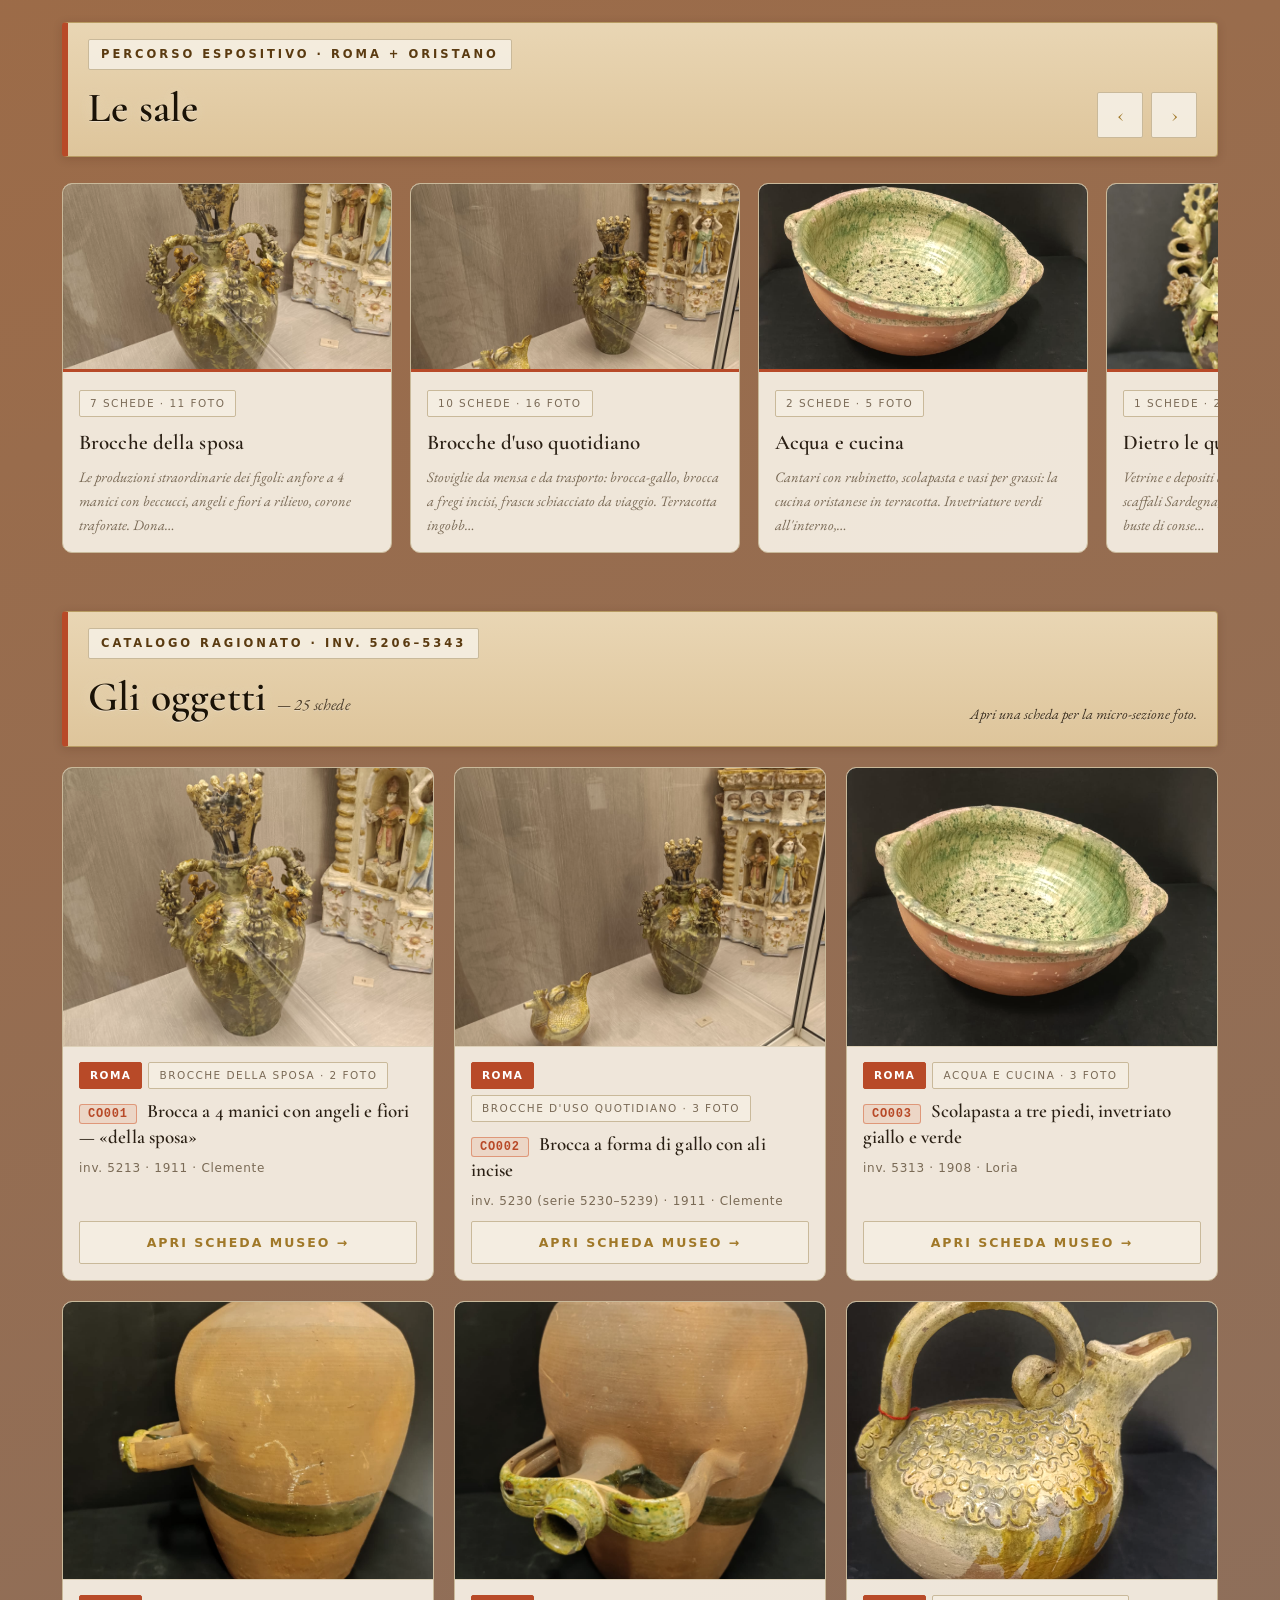
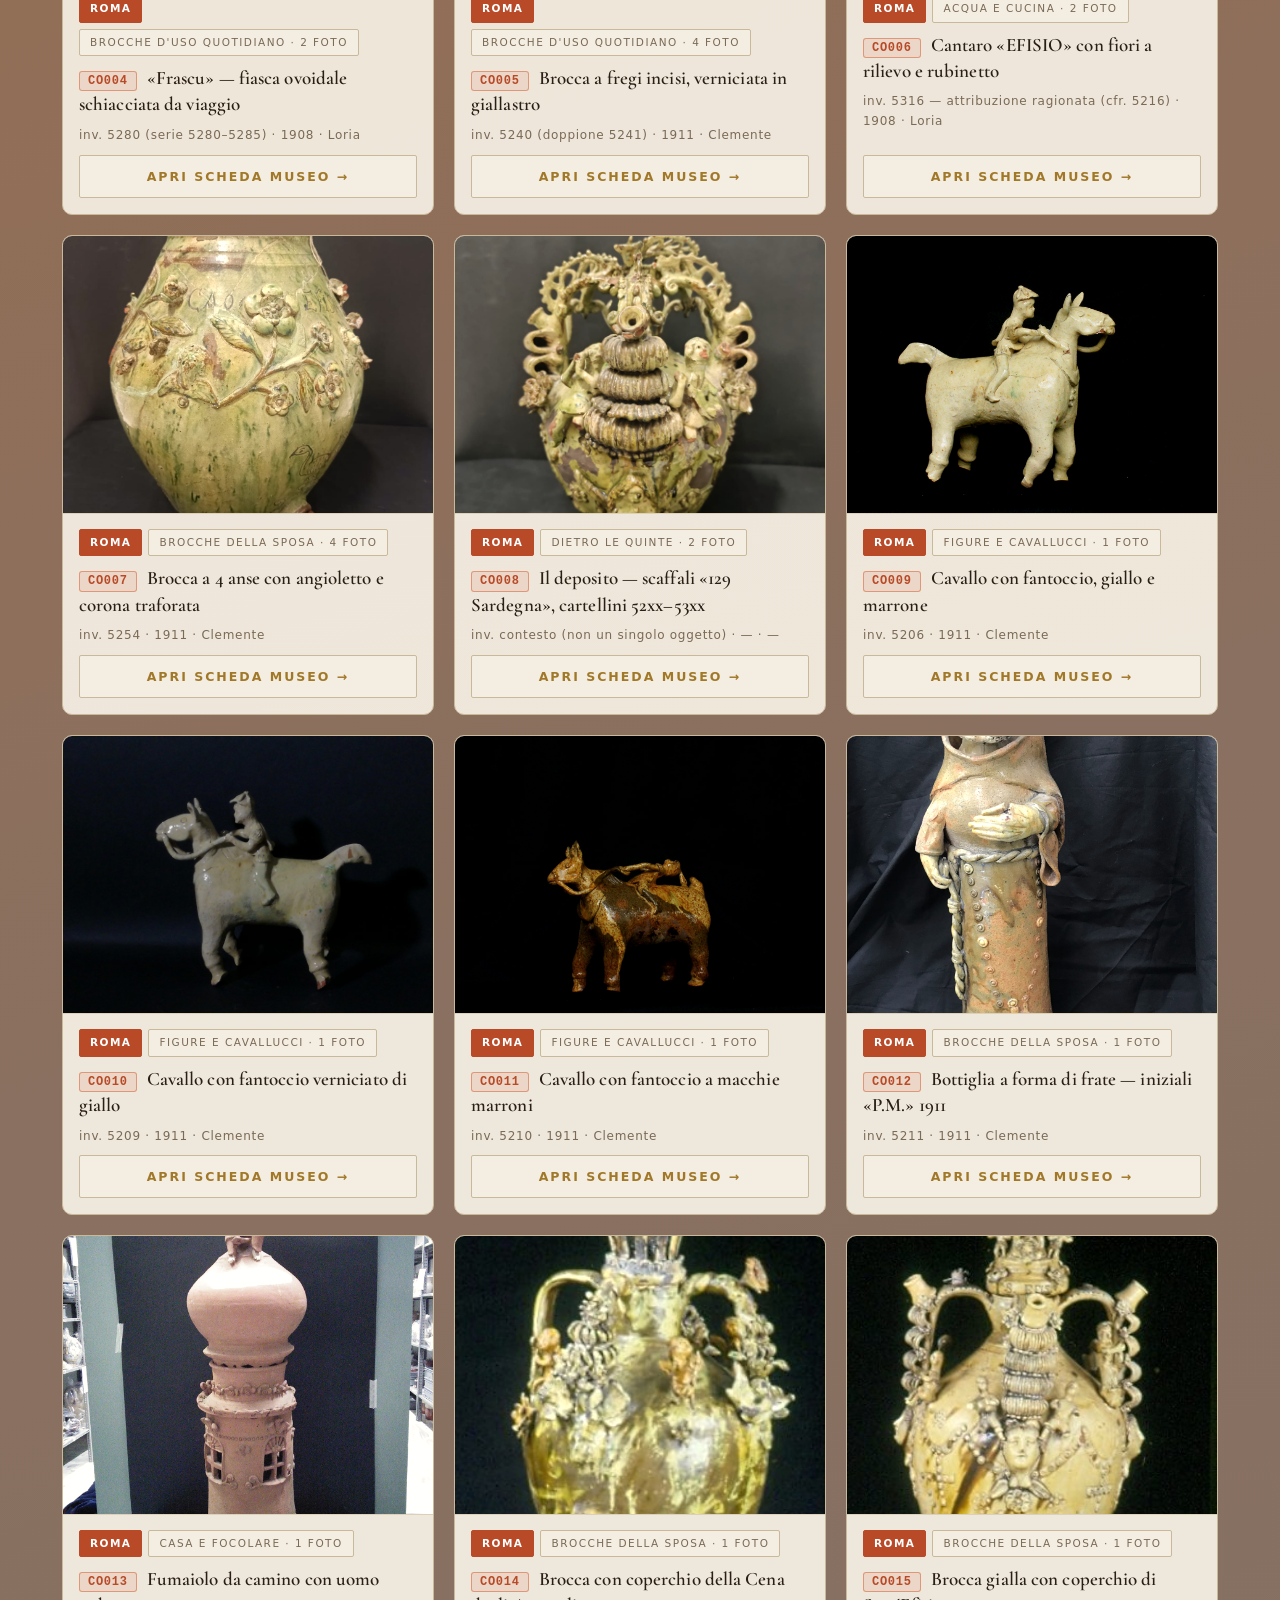
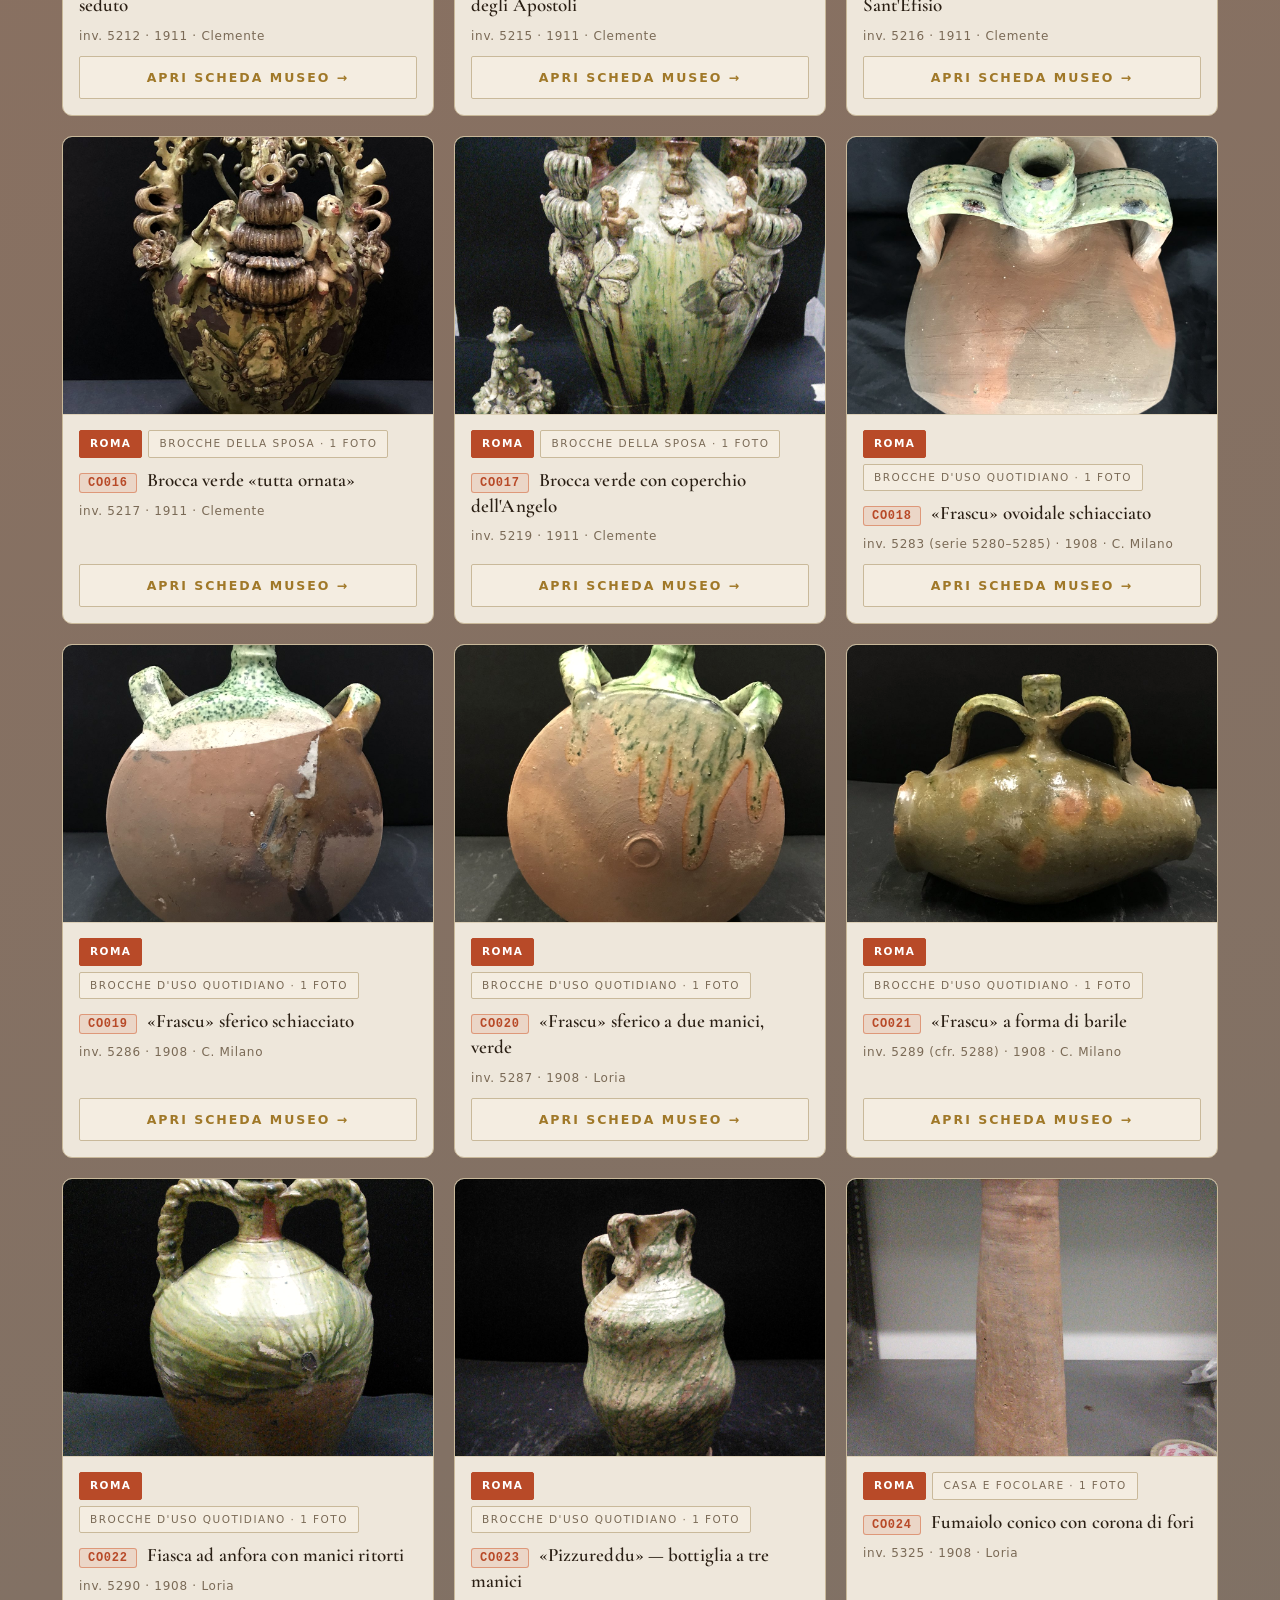
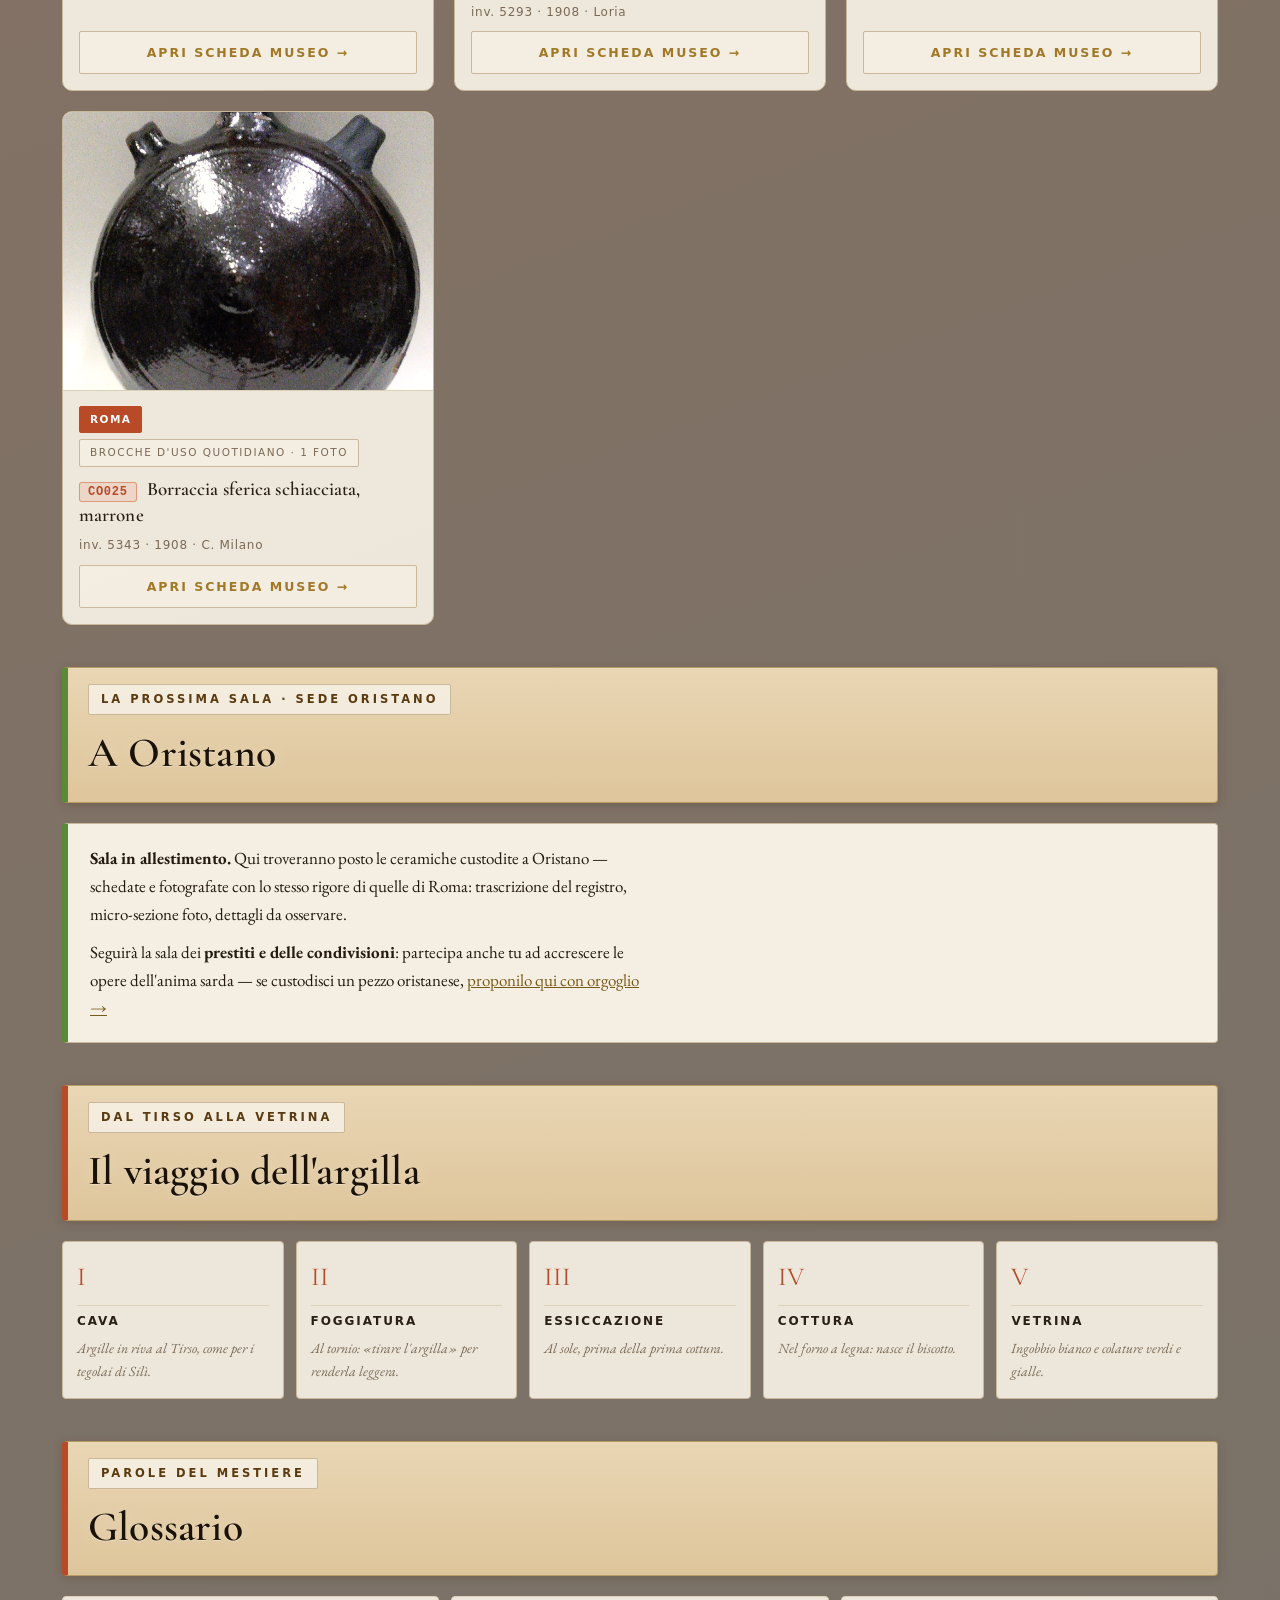
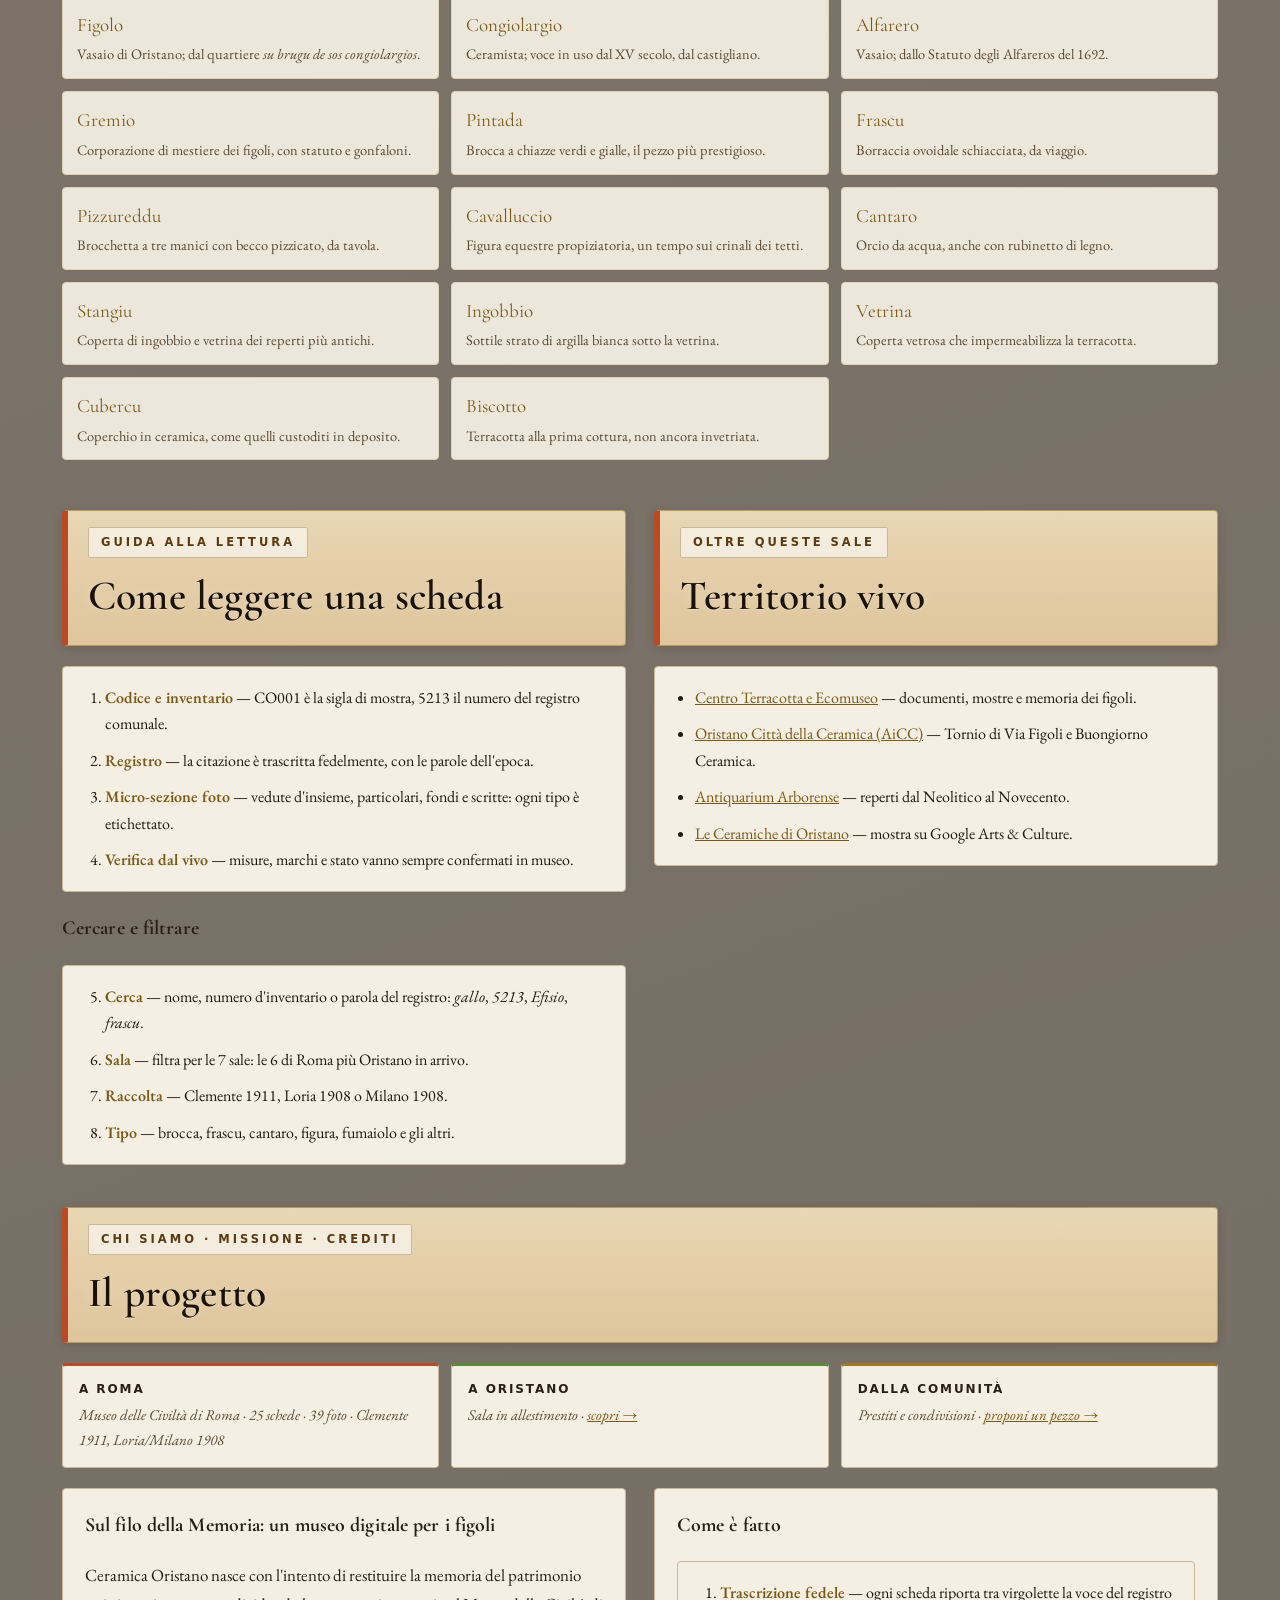
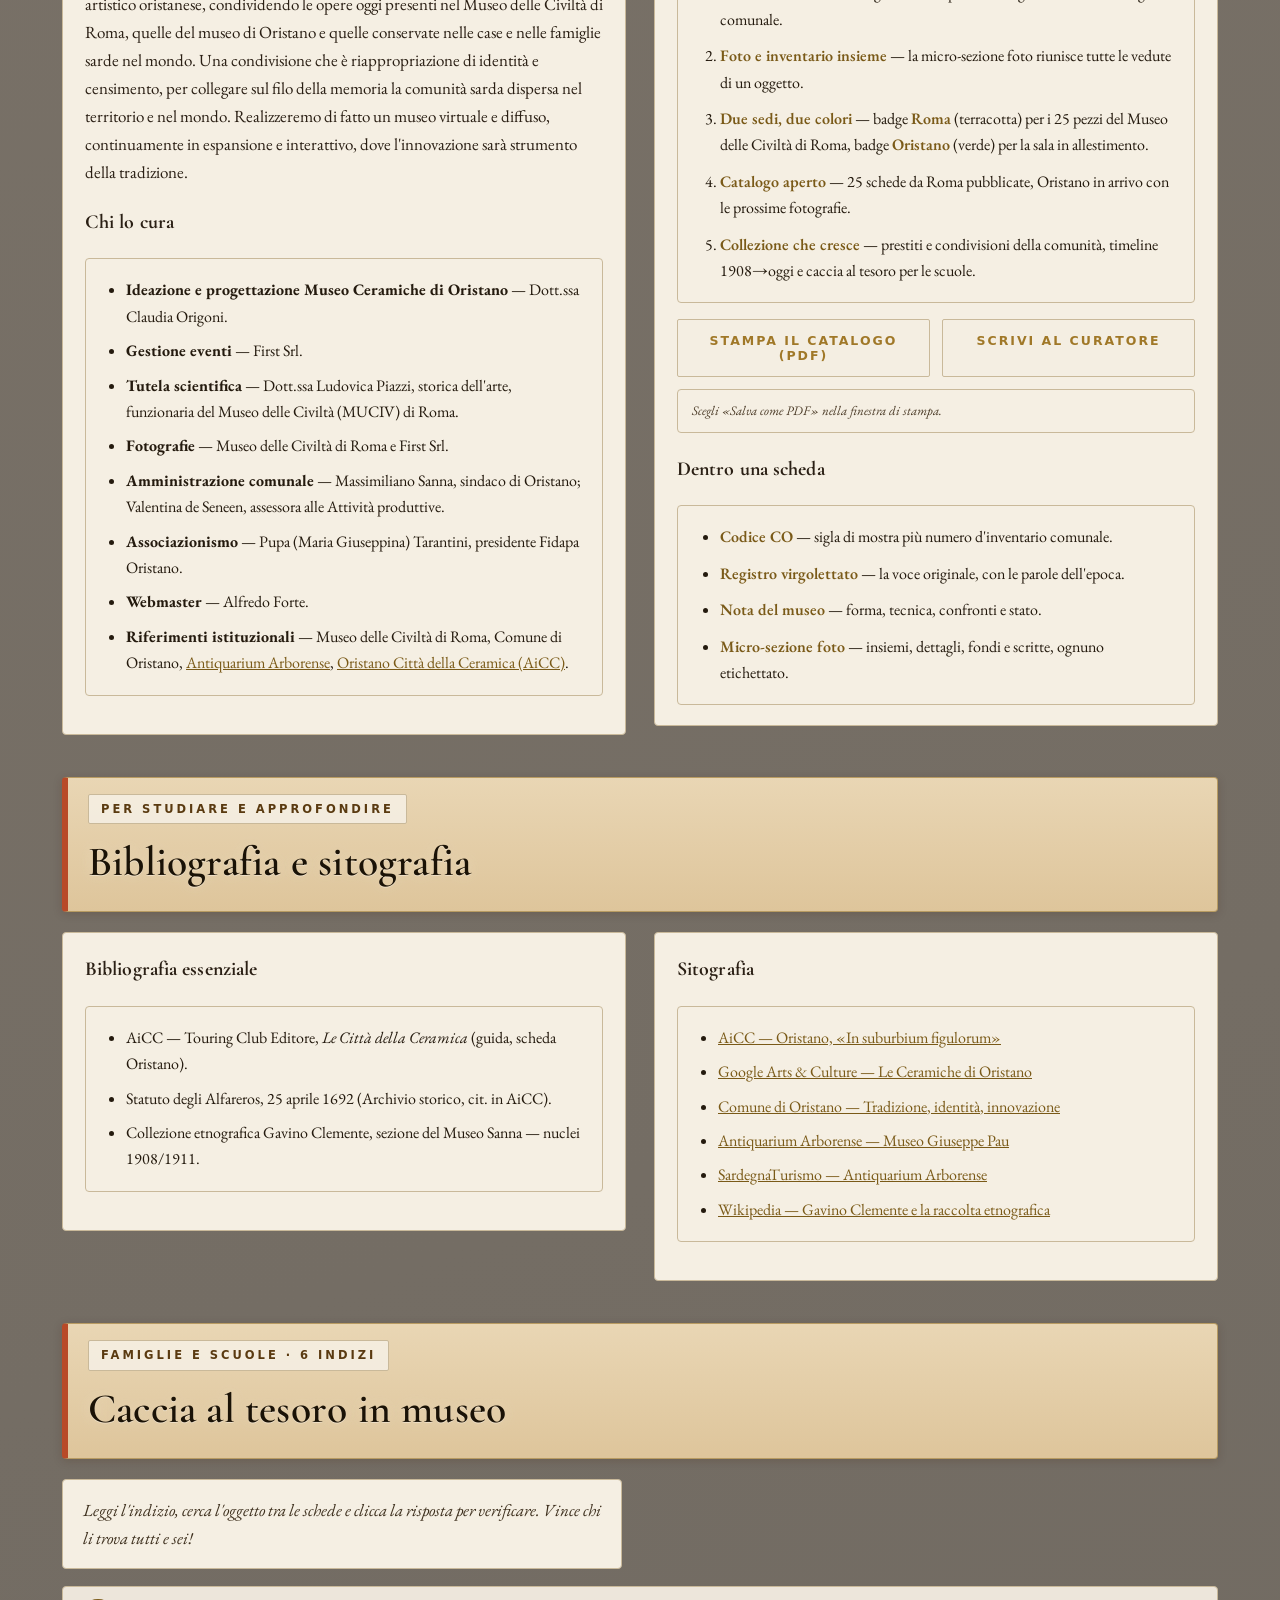
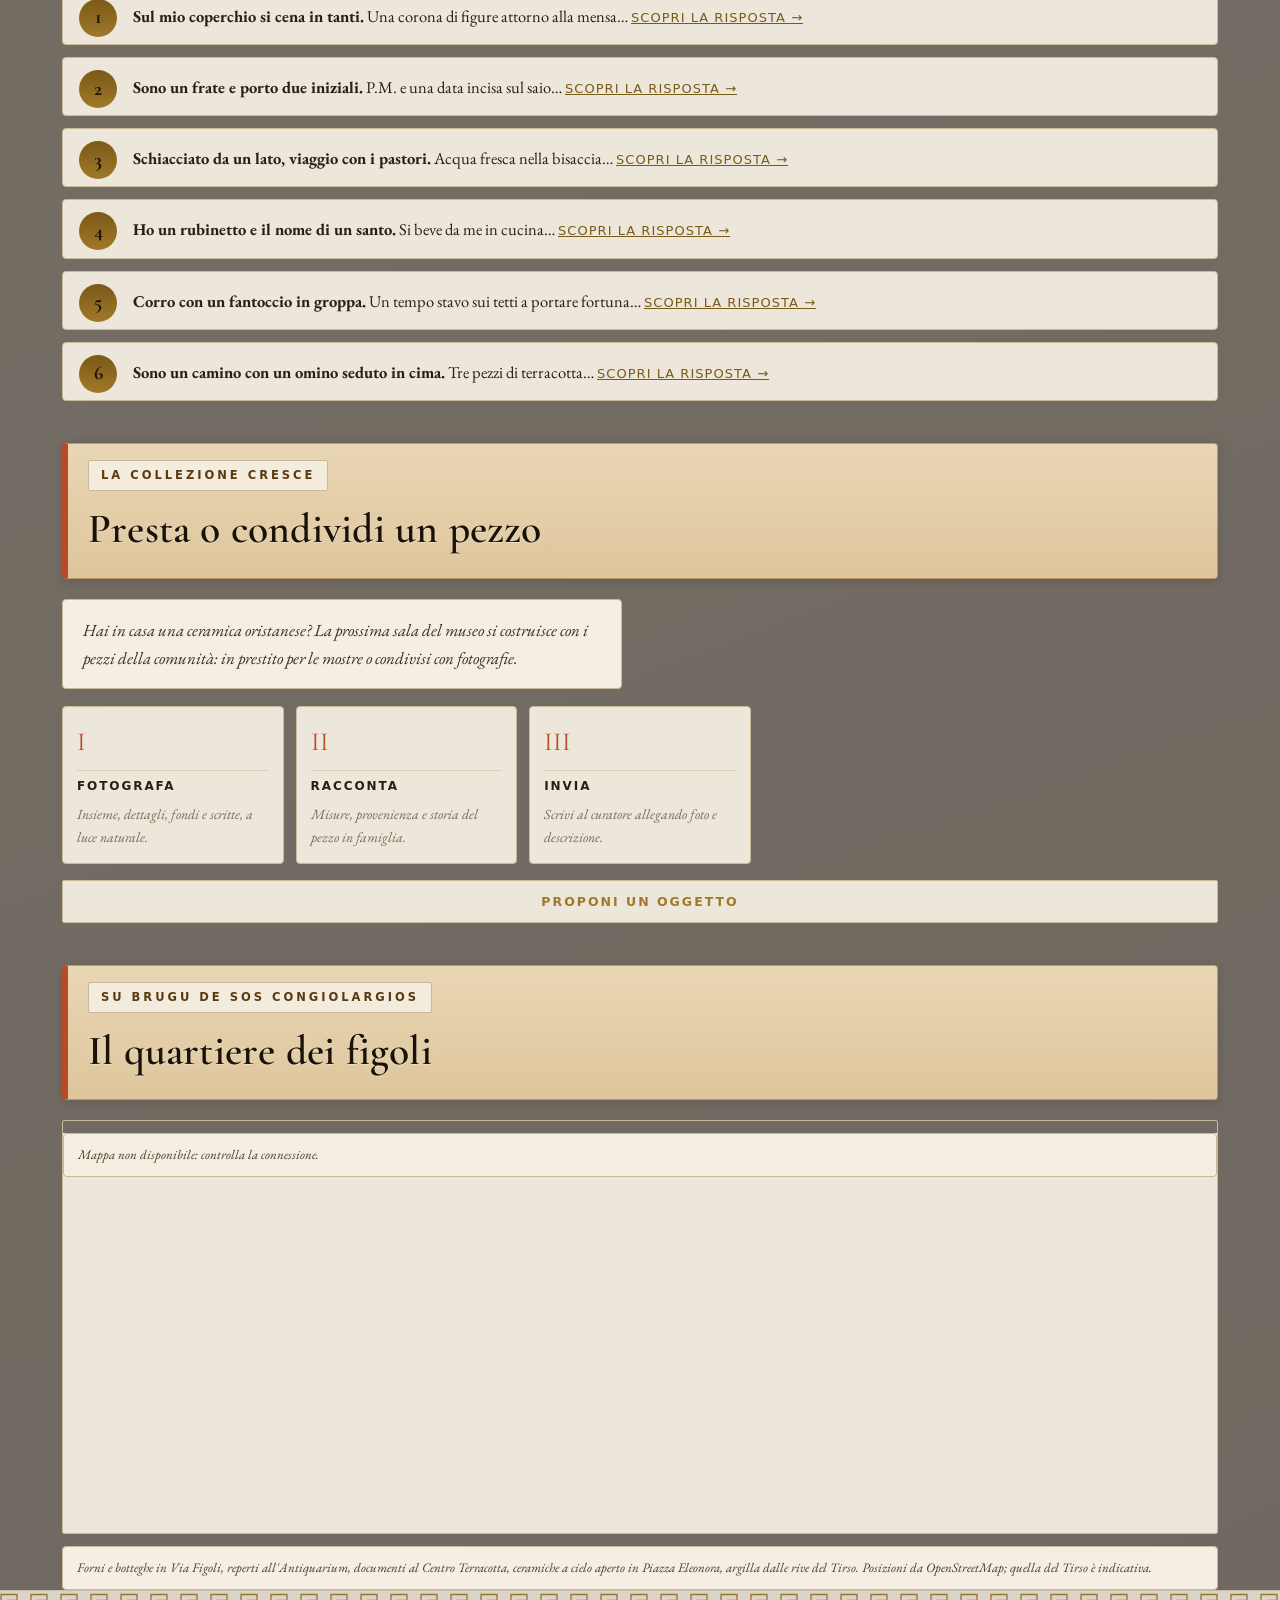
==== commit 20a9af6e: "fix: presidente Fidapa Oristano" ====
--- a/index.html
+++ b/index.html
@@ -424,7 +424,7 @@
         <li><strong>Tutela scientifica</strong> — Dott.ssa Ludovica Piazzi, storica dell'arte, funzionaria del Museo delle Civiltà (MUCIV) di Roma.</li>
         <li><strong>Fotografie</strong> — Museo delle Civiltà di Roma e First Srl.</li>
         <li><strong>Amministrazione comunale</strong> — Massimiliano Sanna, sindaco di Oristano; Valentina de Seneen, assessora alle Attività produttive.</li>
-        <li><strong>Associazionismo</strong> — Pupa (Maria Giuseppina) Tarantini, presidente Fidapa.</li>
+        <li><strong>Associazionismo</strong> — Pupa (Maria Giuseppina) Tarantini, presidente Fidapa Oristano.</li>
         <li><strong>Webmaster</strong> — Alfredo Forte.</li>
         <li><strong>Riferimenti istituzionali</strong> — Museo delle Civiltà di Roma, Comune di Oristano, <a href="https://www.antiquariumarborense.it/" target="_blank" rel="noopener">Antiquarium Arborense</a>, <a href="https://www.buongiornoceramica.it/city/oristano/" target="_blank" rel="noopener">Oristano Città della Ceramica (AiCC)</a>.</li>
       </ul>
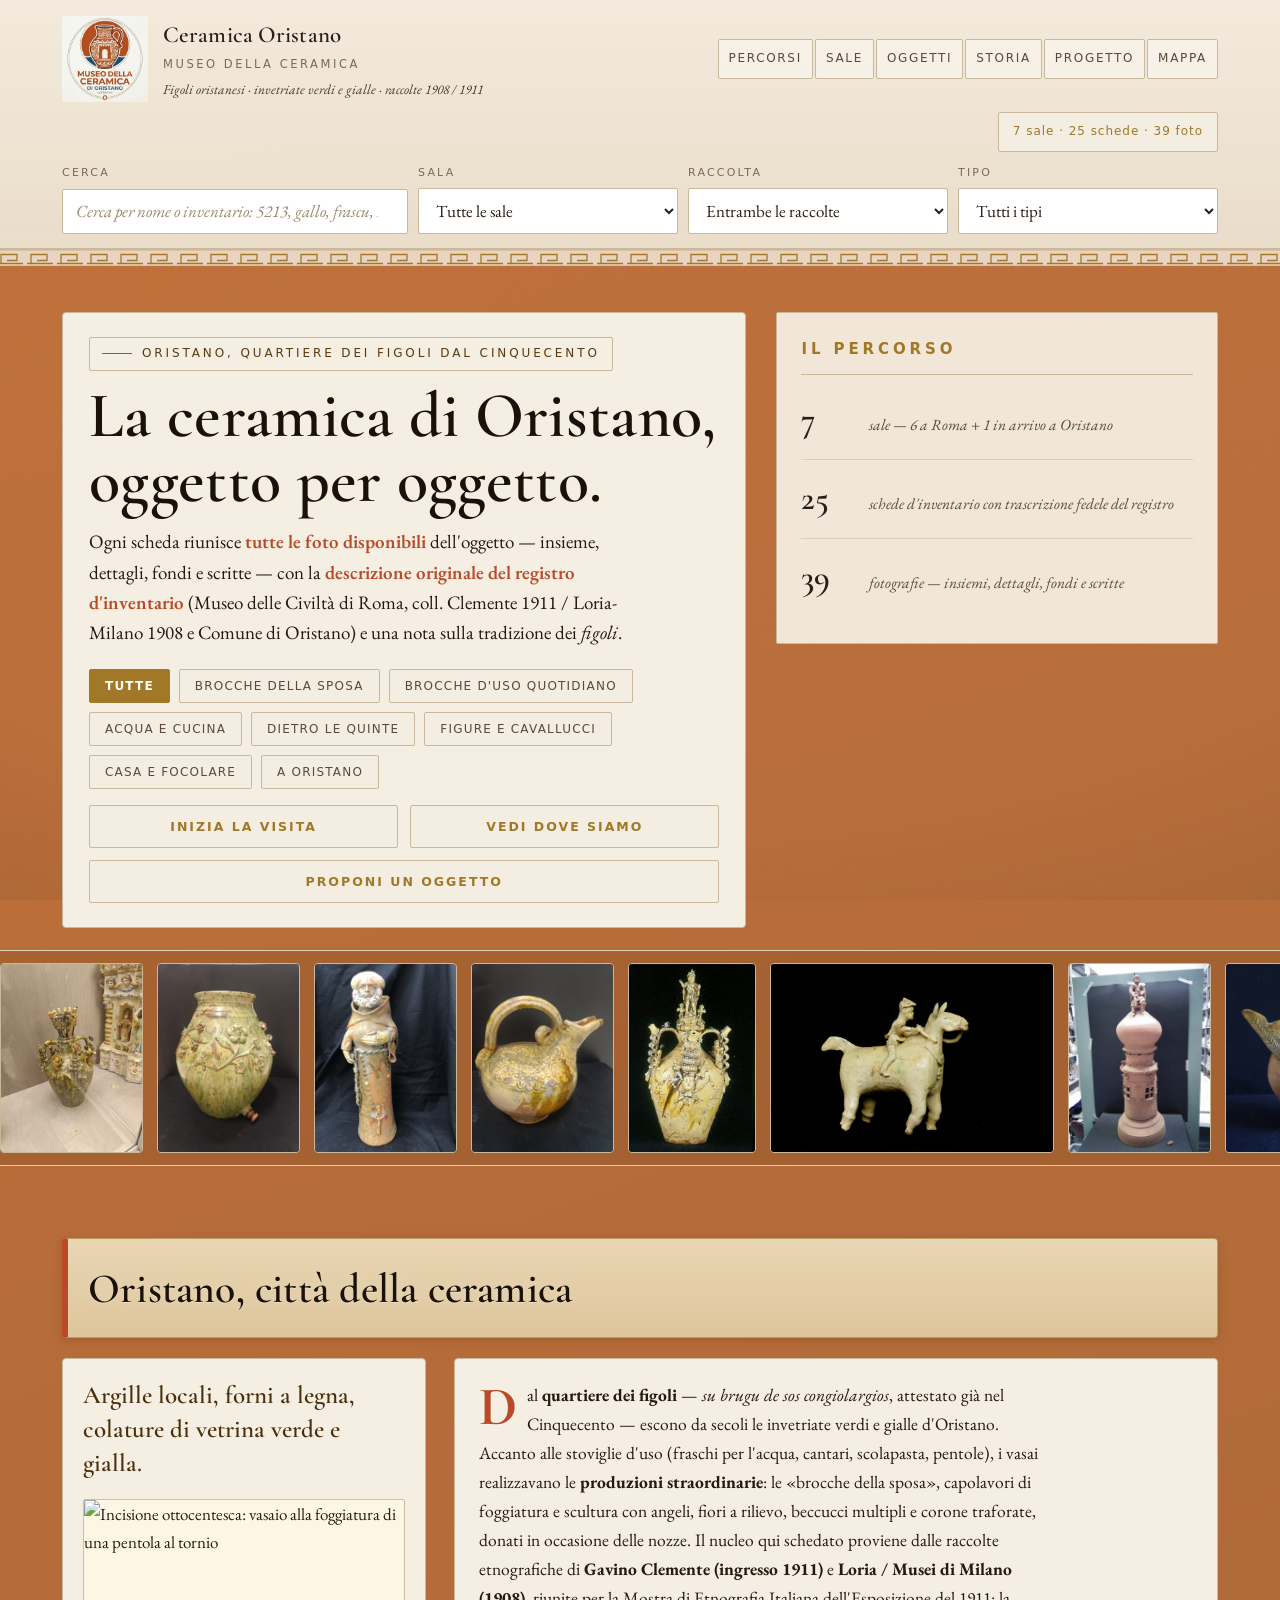
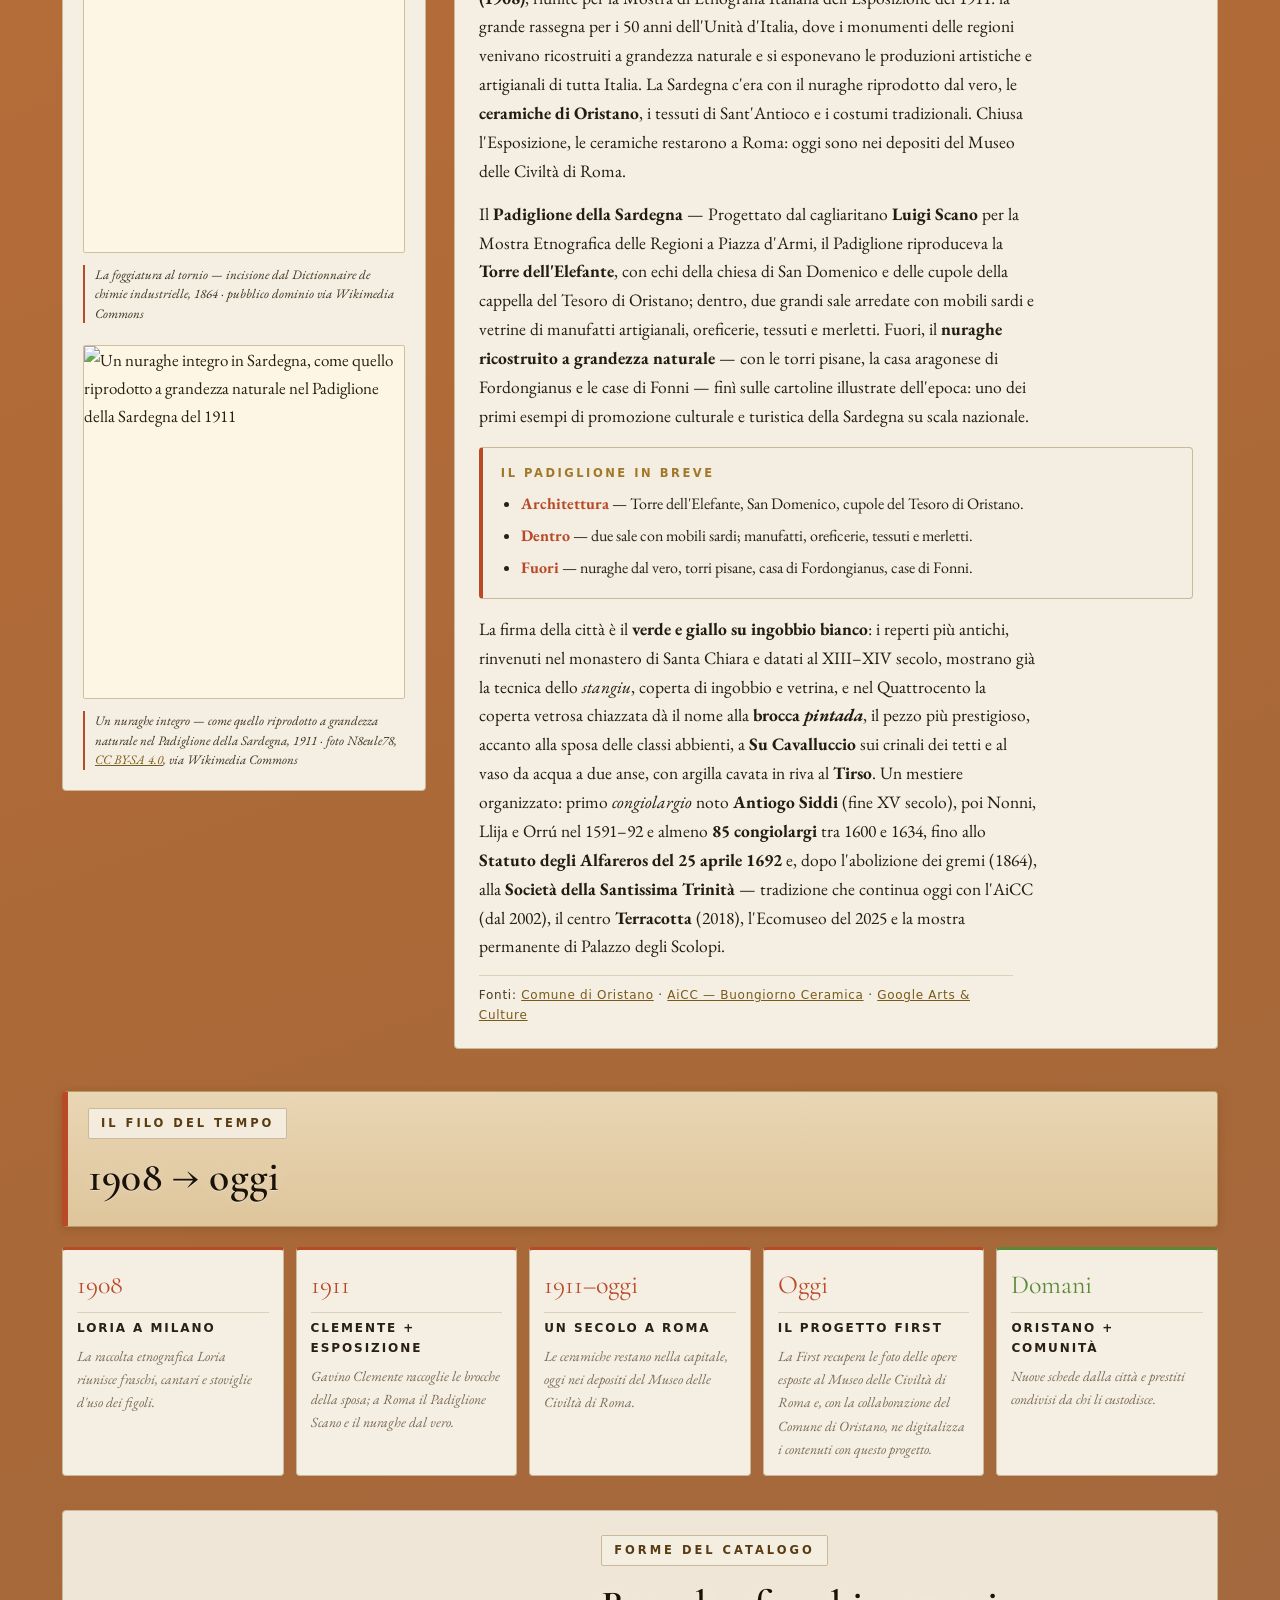
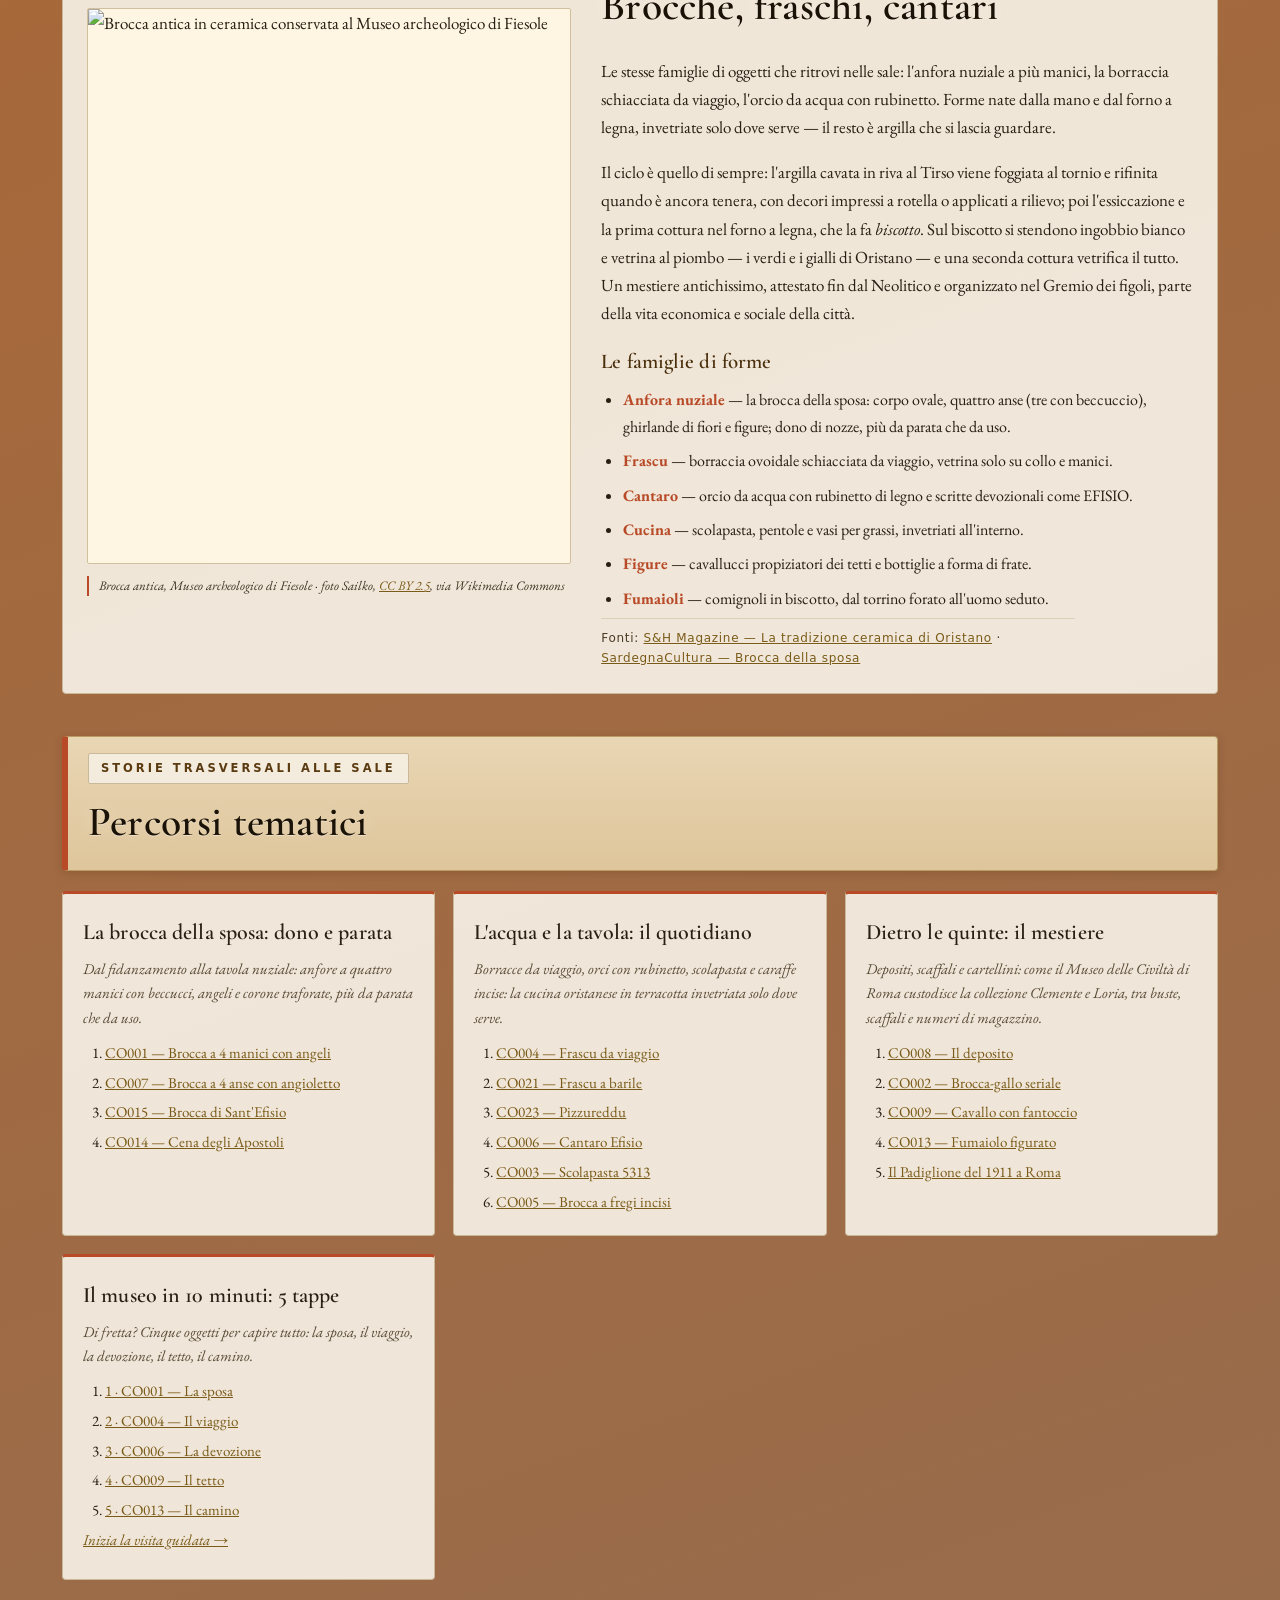
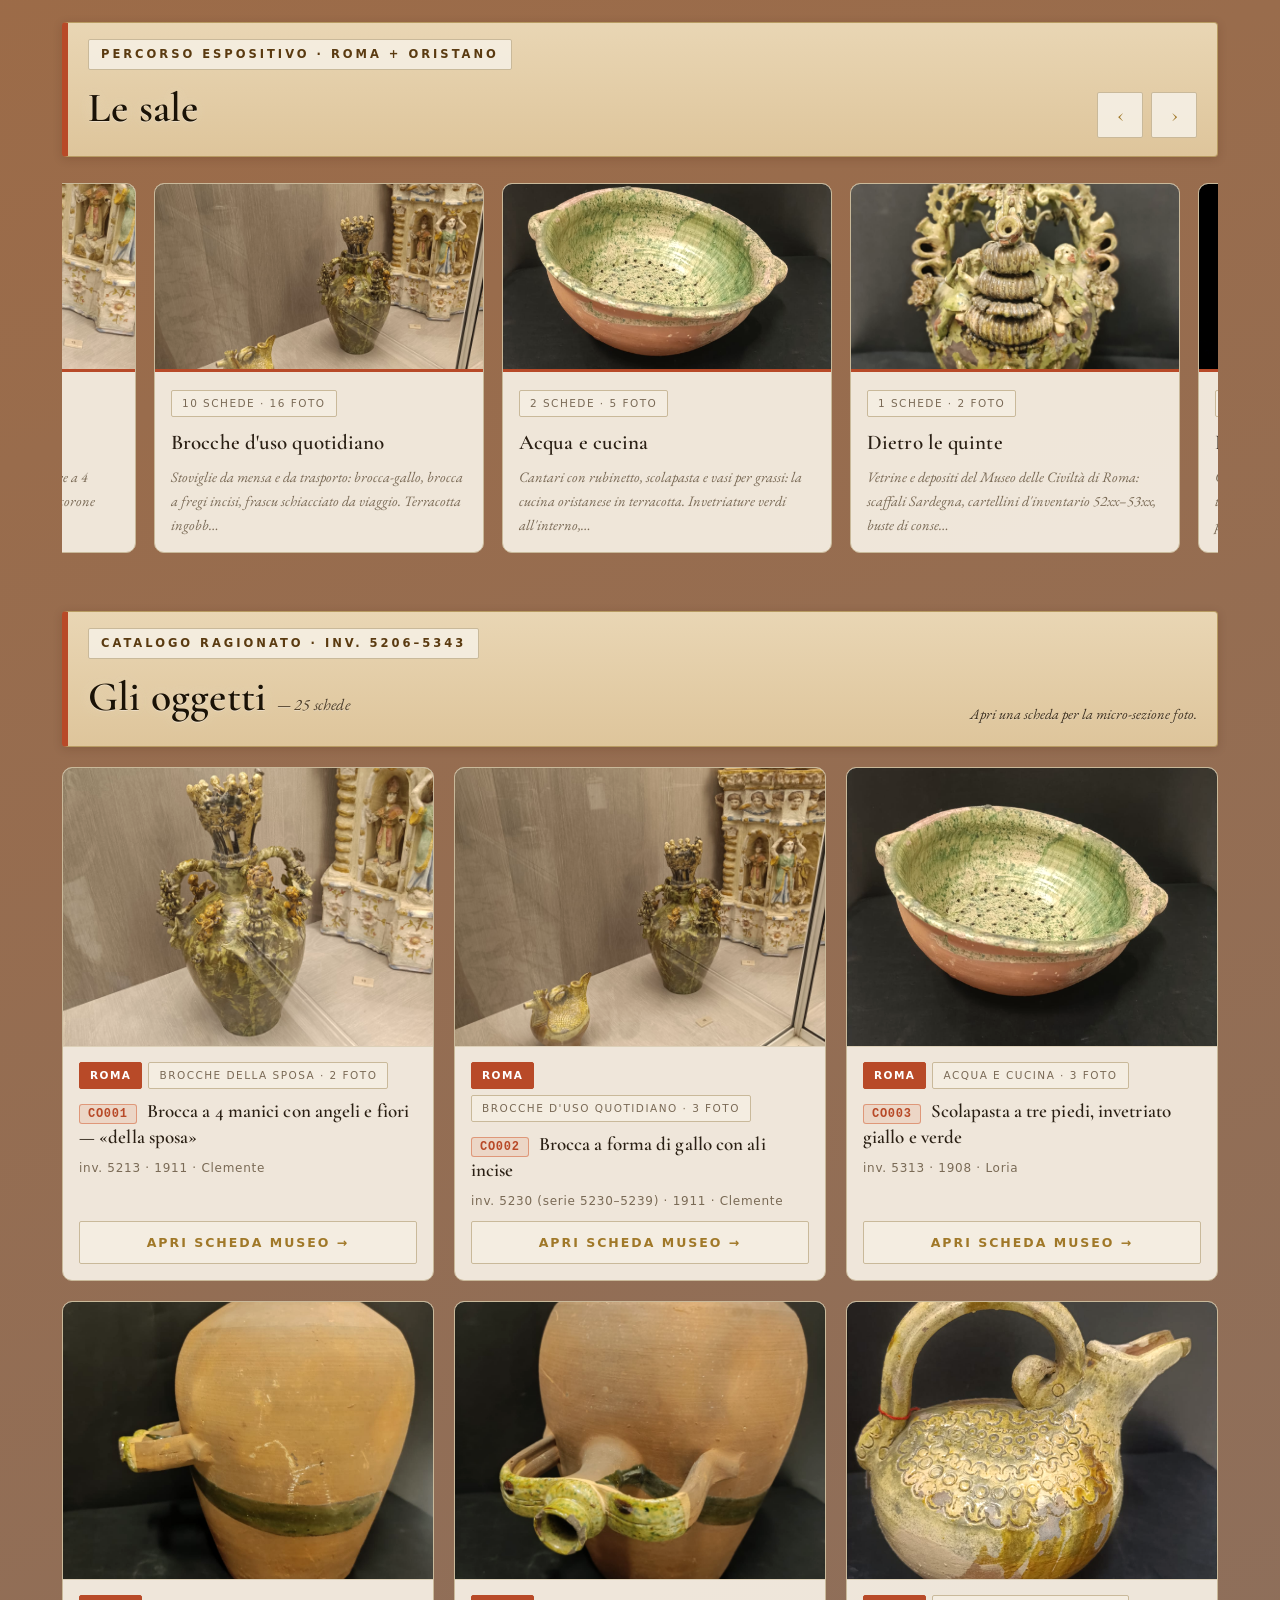
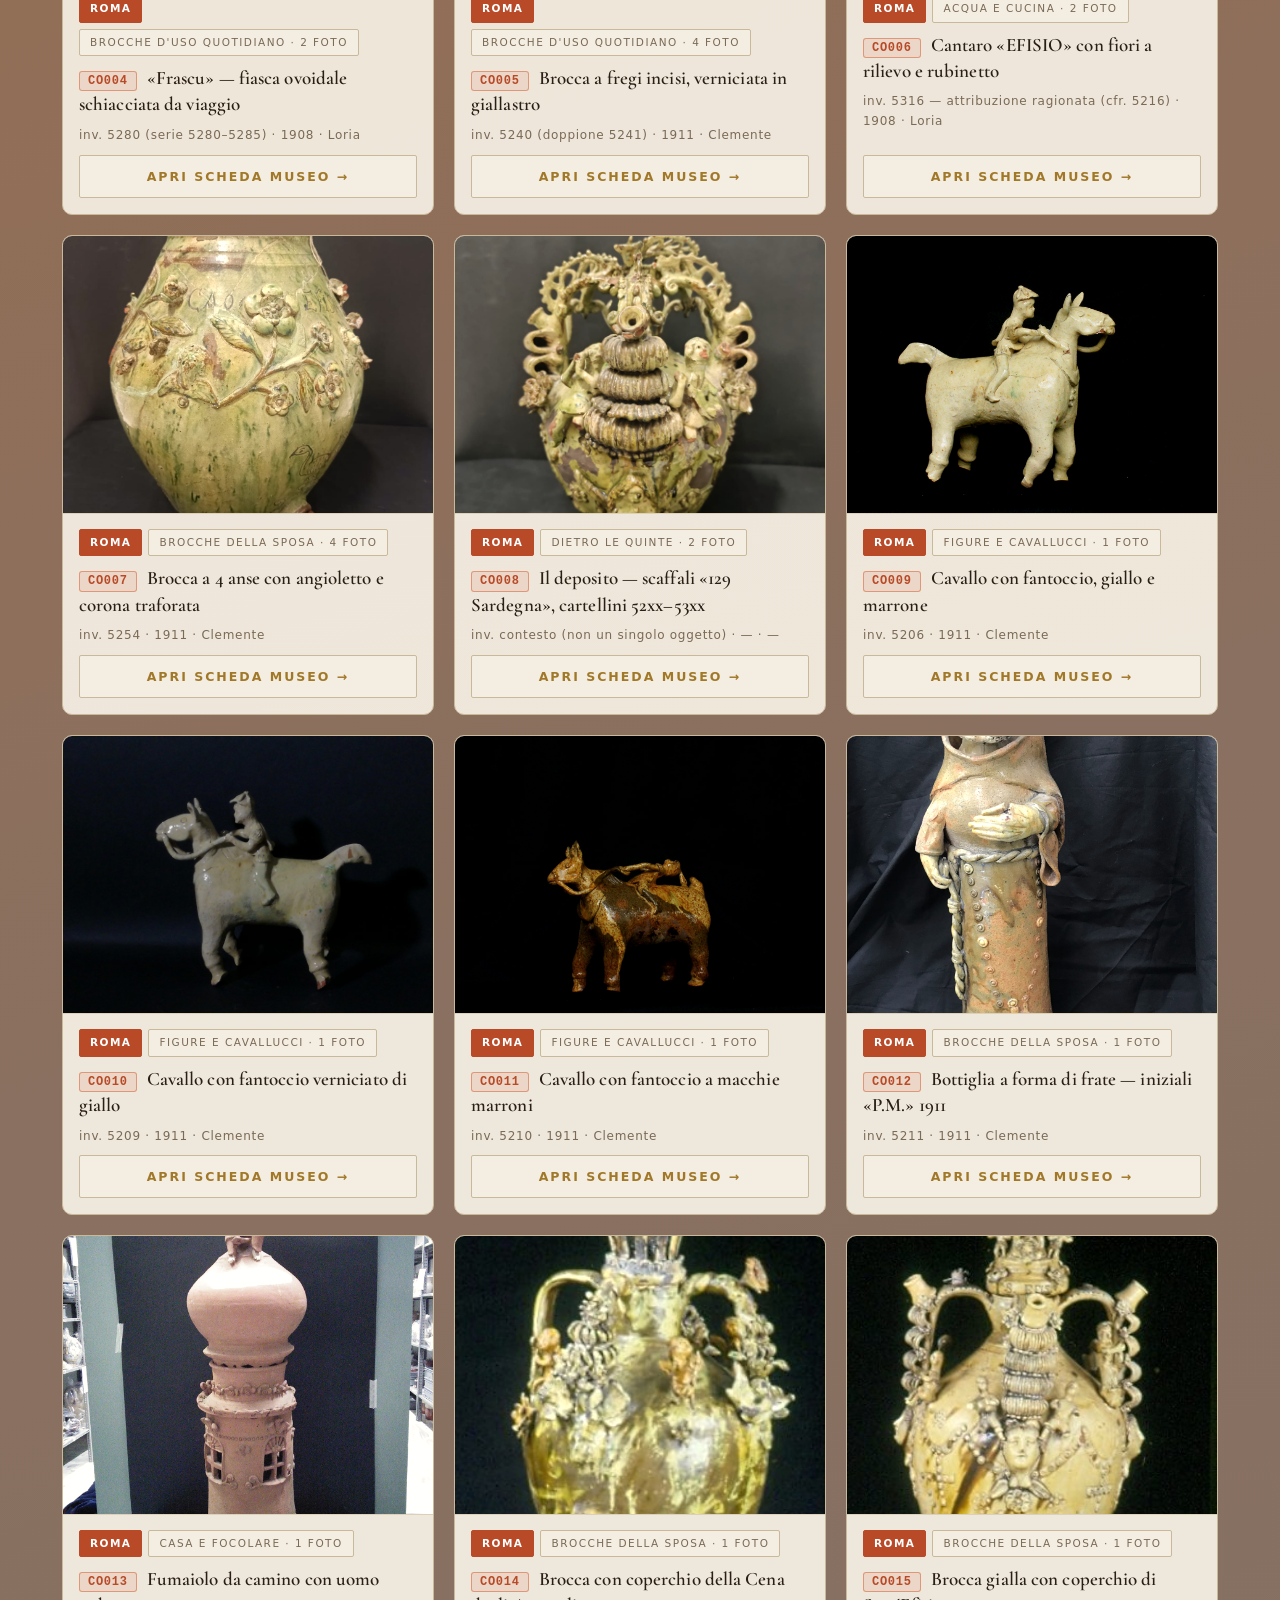
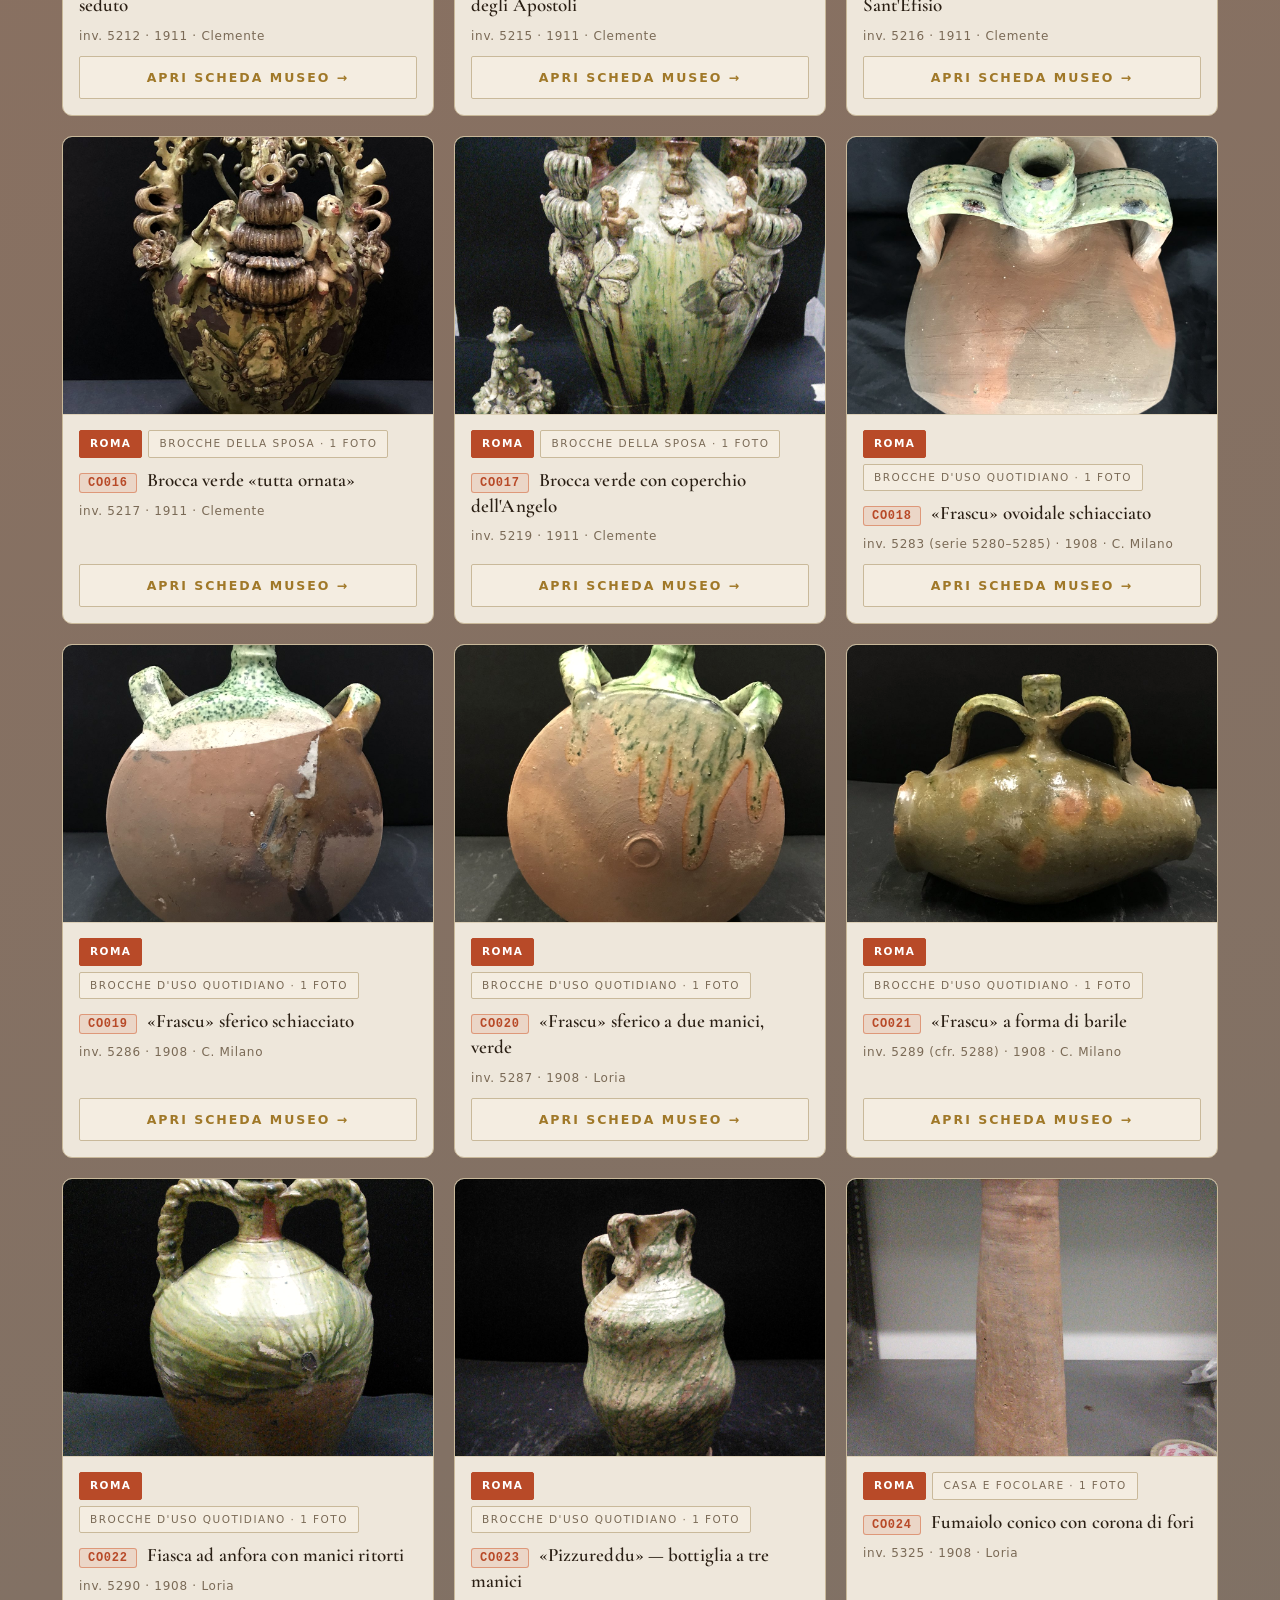
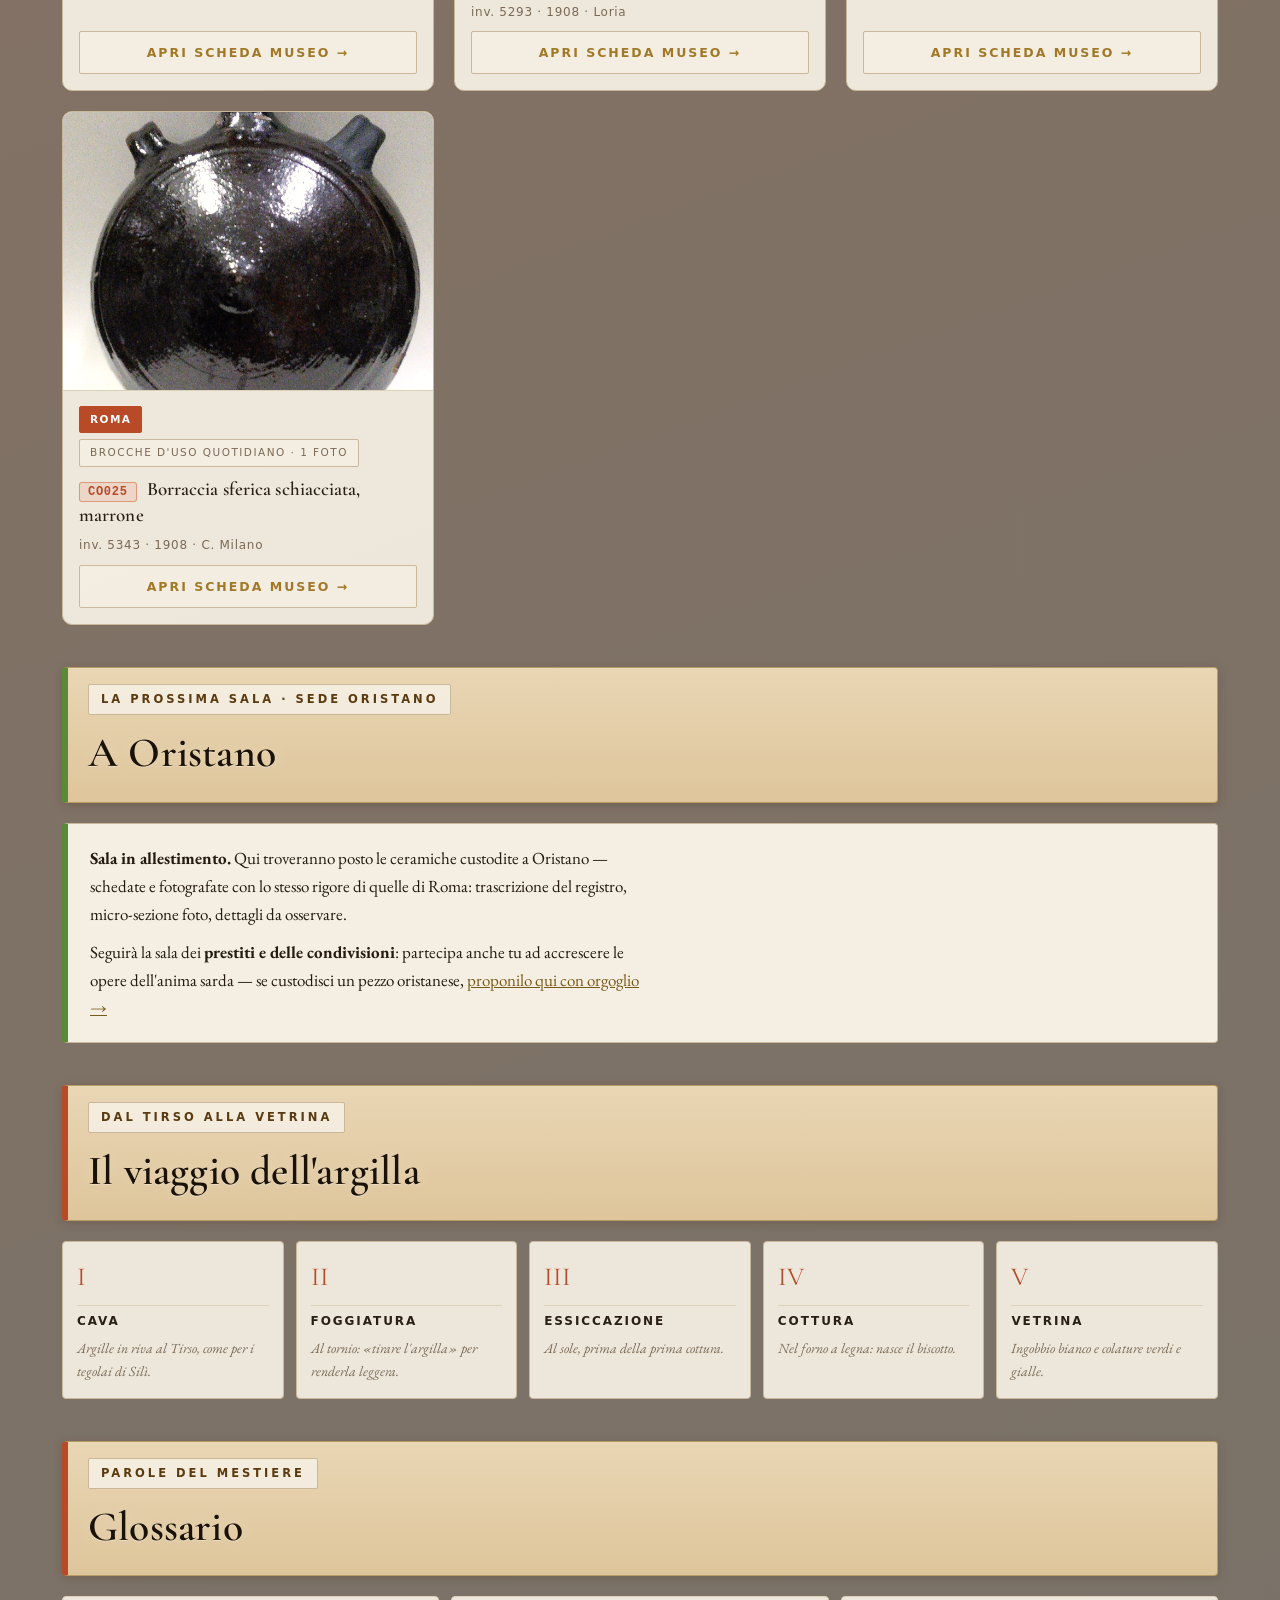
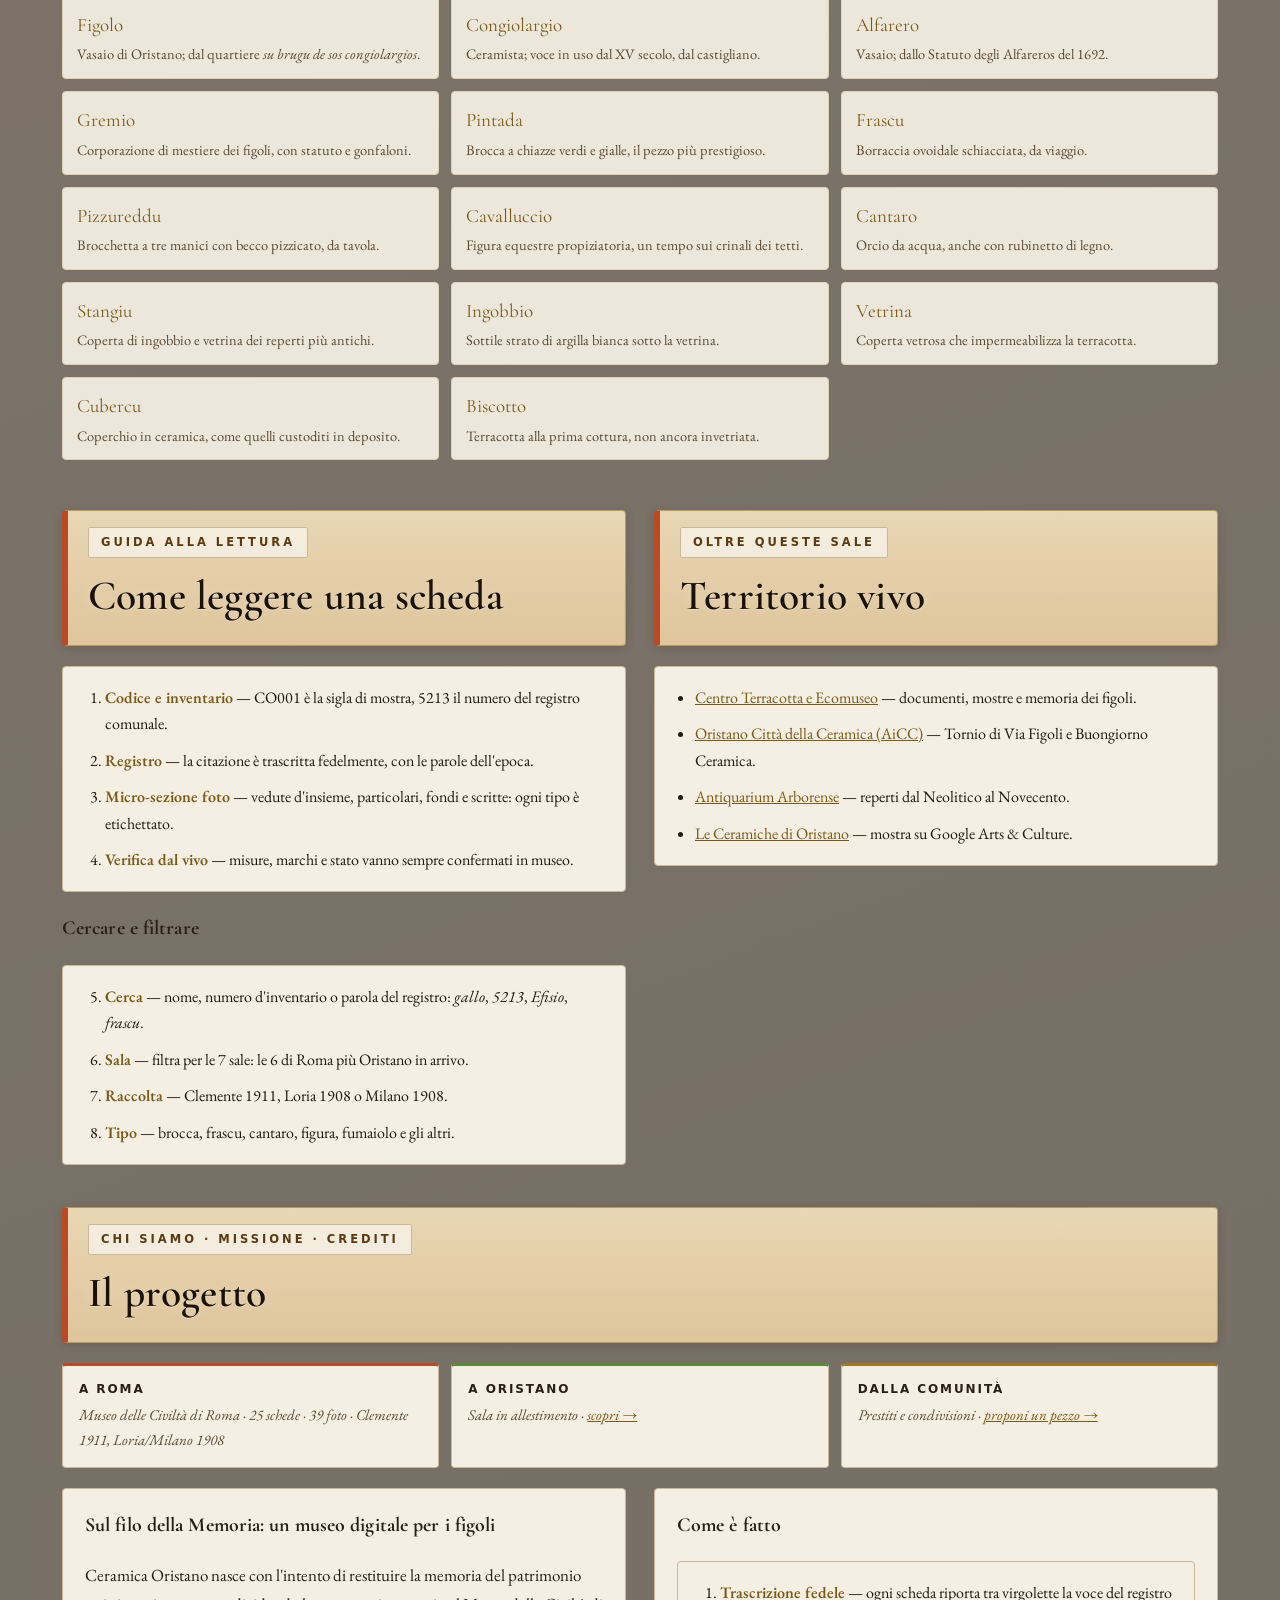
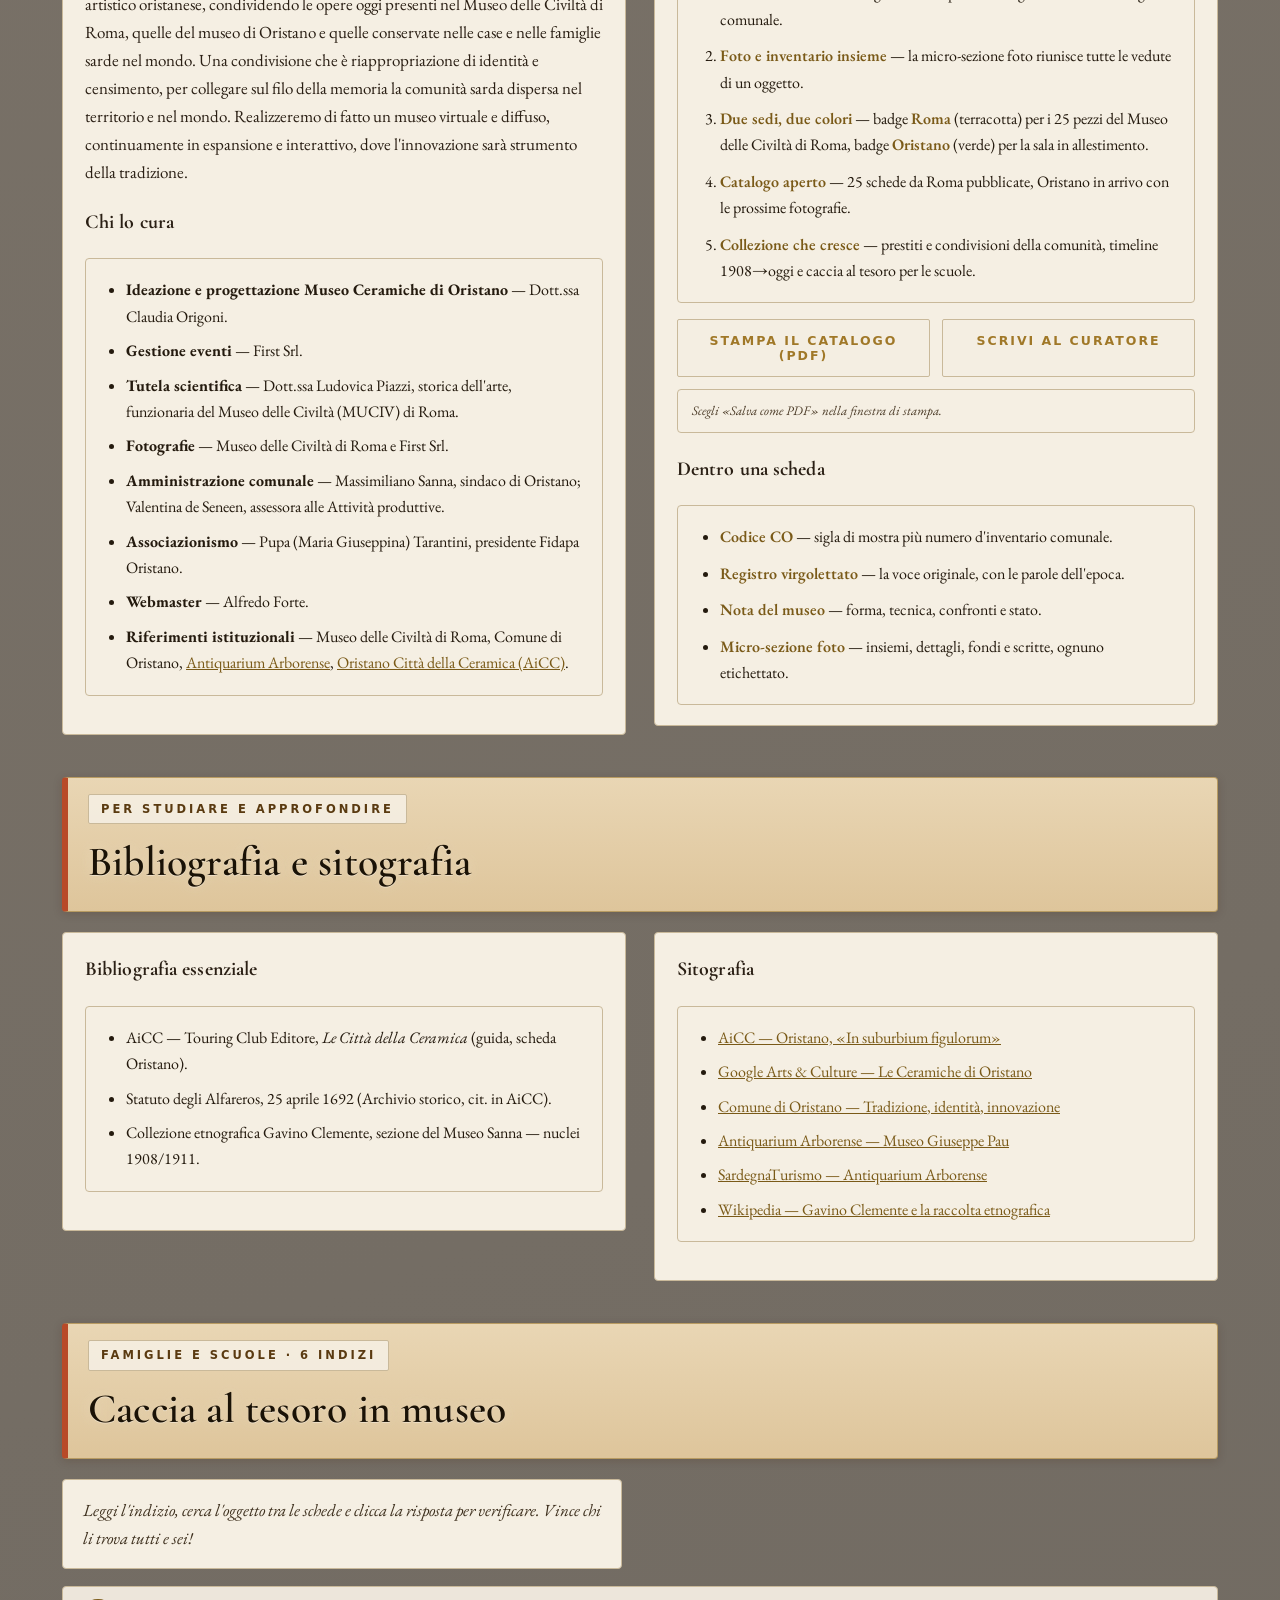
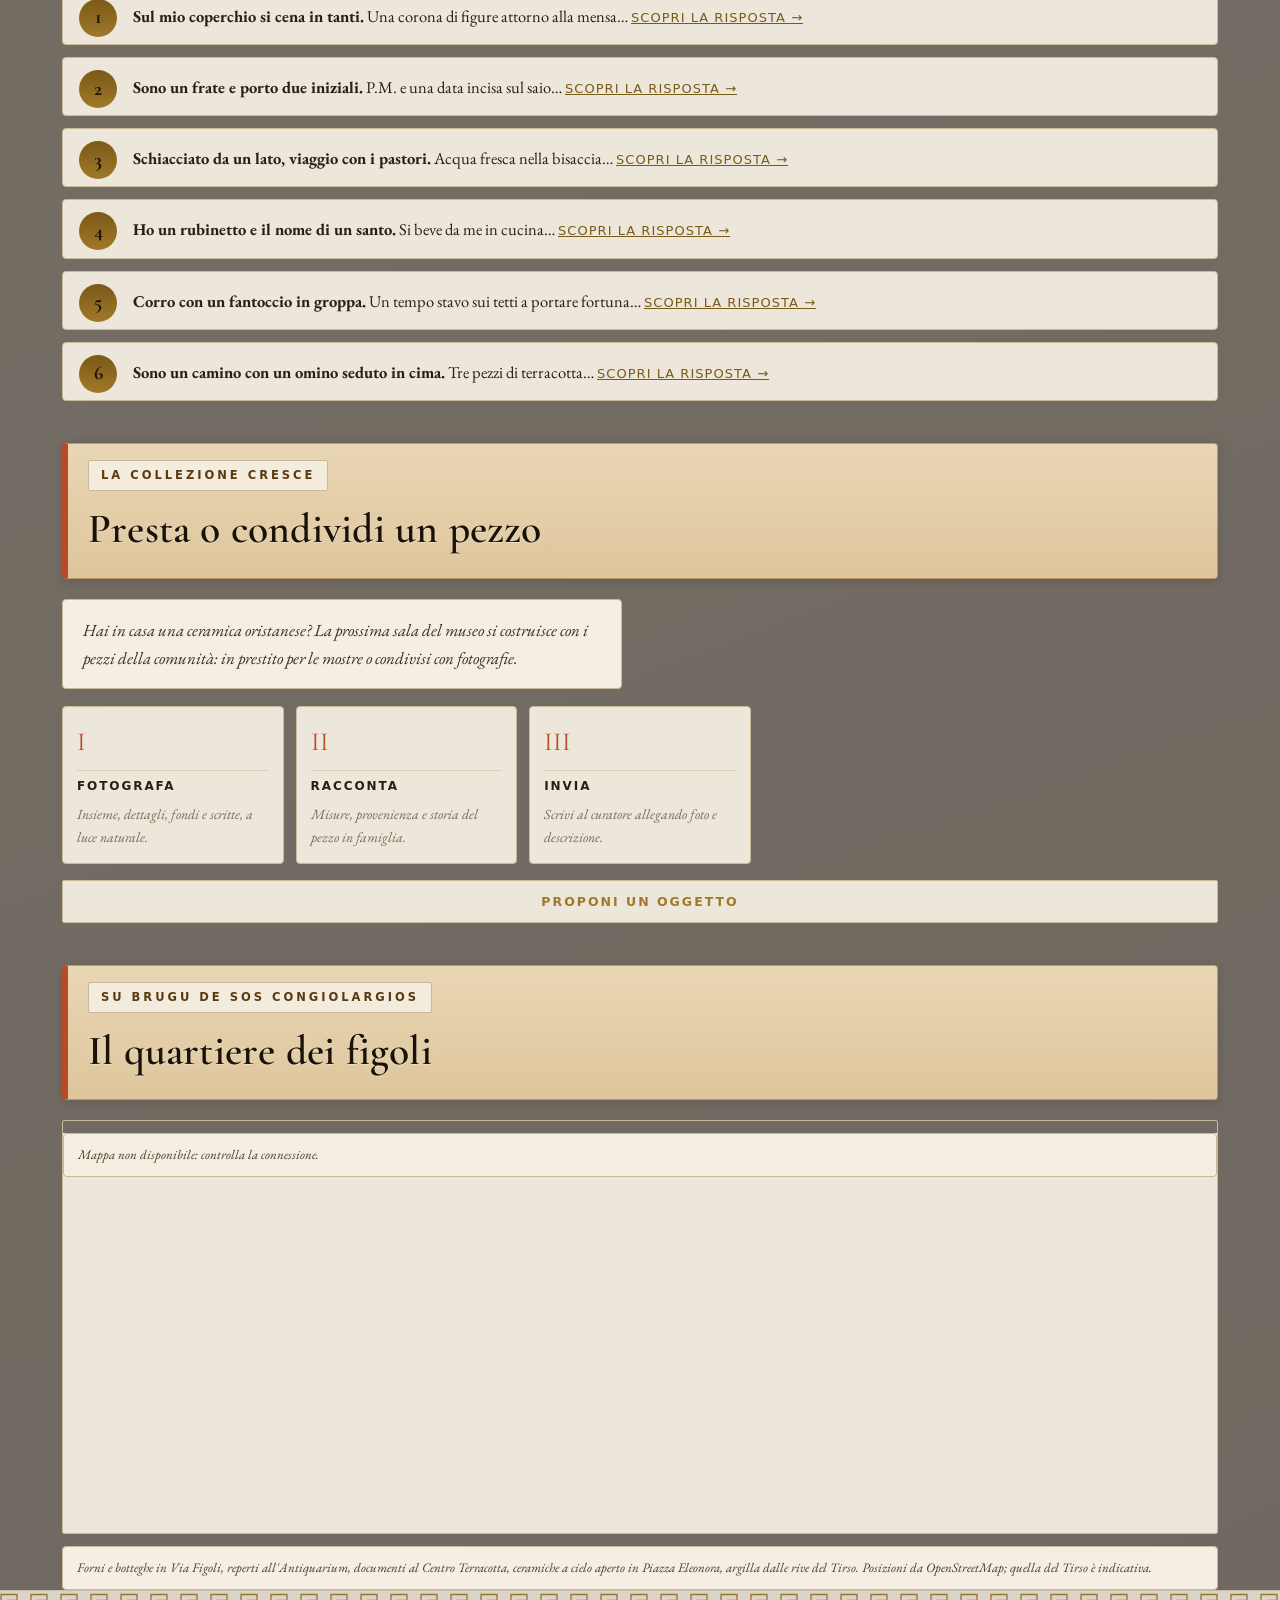
==== commit 70371ab7: "feat: bottone Cita questa scheda nei modali" ====
--- a/index.html
+++ b/index.html
@@ -63,7 +63,7 @@
 ]}]}
 </script>
 <link rel="icon" href="assets/logo-museo-icon.png" type="image/png">
-<link rel="stylesheet" href="styles.css?v=9">
+<link rel="stylesheet" href="styles.css?v=10">
 <link rel="preconnect" href="https://fonts.googleapis.com">
 <link rel="preconnect" href="https://fonts.gstatic.com" crossorigin>
 <link href="https://fonts.googleapis.com/css2?family=Cormorant+Garamond:ital,wght@0,500;0,600;0,700;1,500;1,600&family=EB+Garamond:ital@0;1&display=swap" rel="stylesheet">
@@ -572,7 +572,7 @@
 </div></footer>
 
 <script src="https://unpkg.com/leaflet@1.9.4/dist/leaflet.js"></script>
-<script src="catalog.js?v=9"></script>
-<script src="app.js?v=9"></script>
+<script src="catalog.js?v=10"></script>
+<script src="app.js?v=10"></script>
 </body>
 </html>
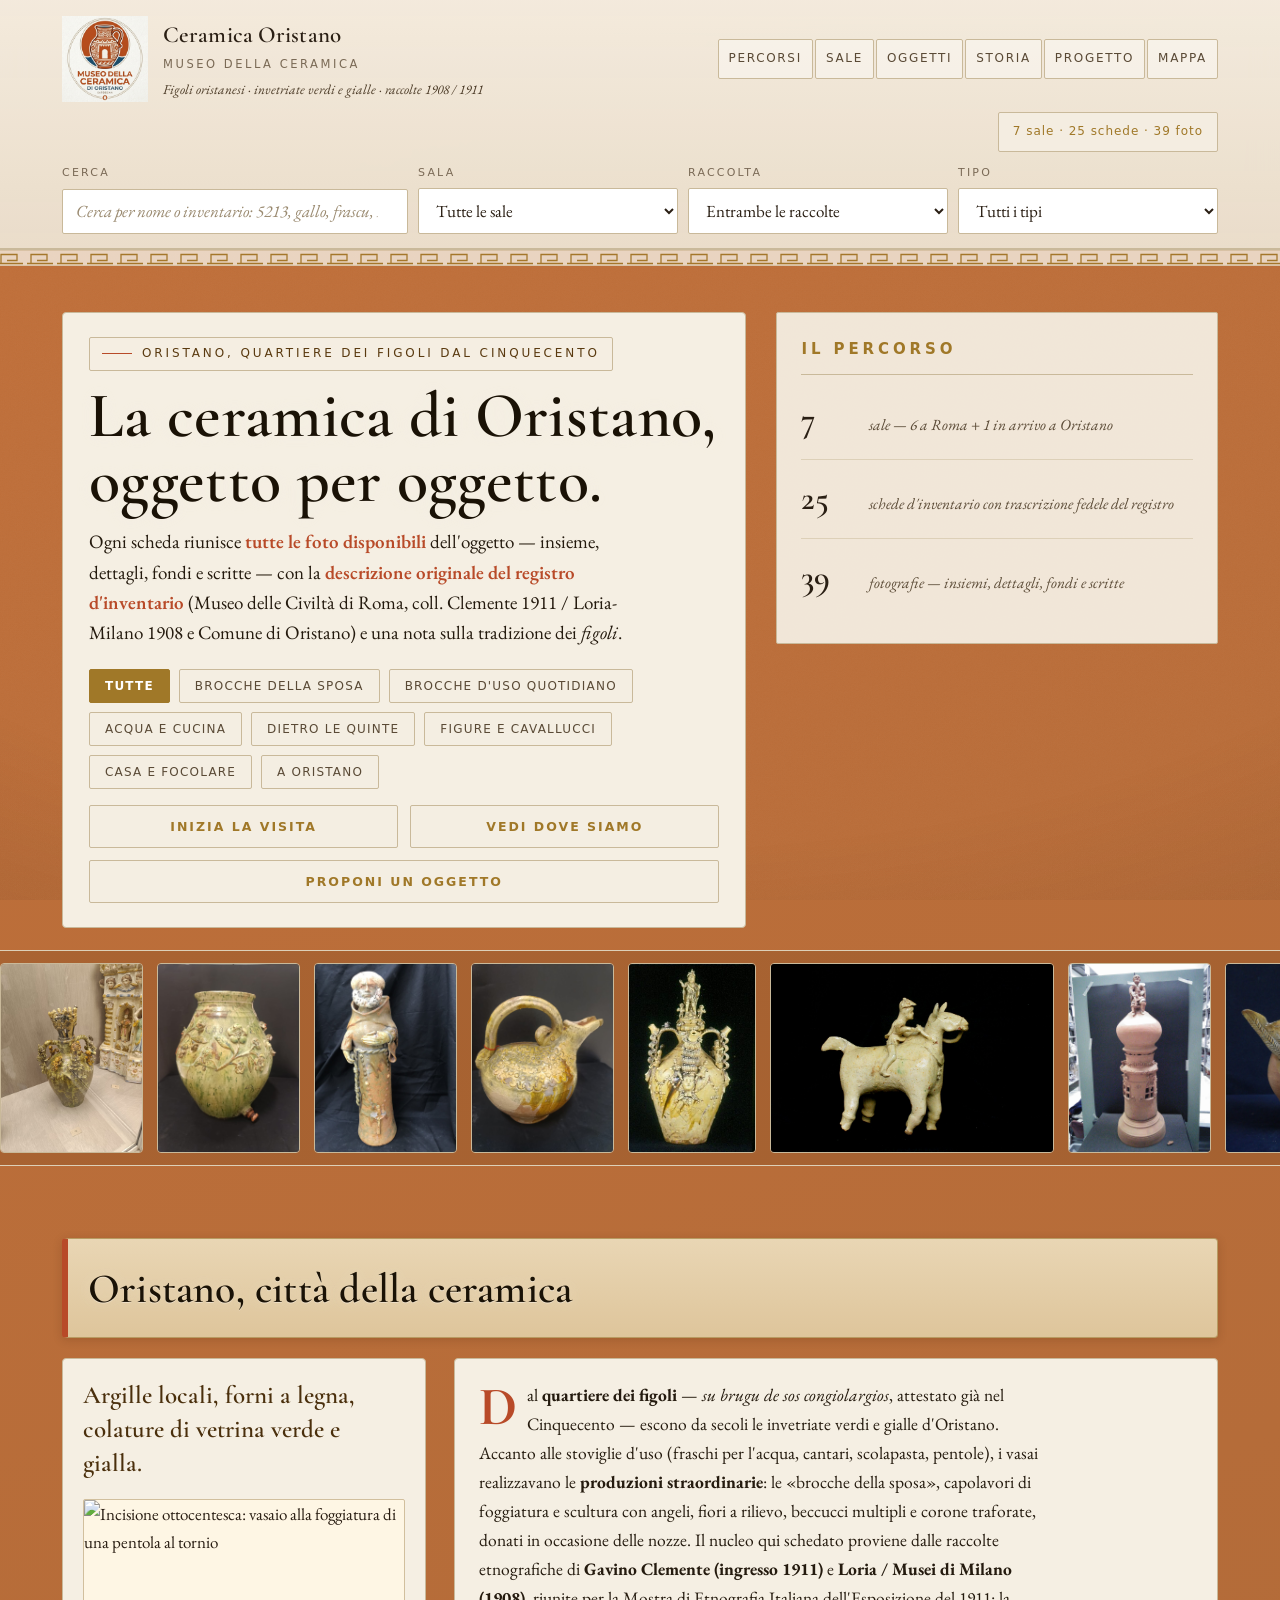
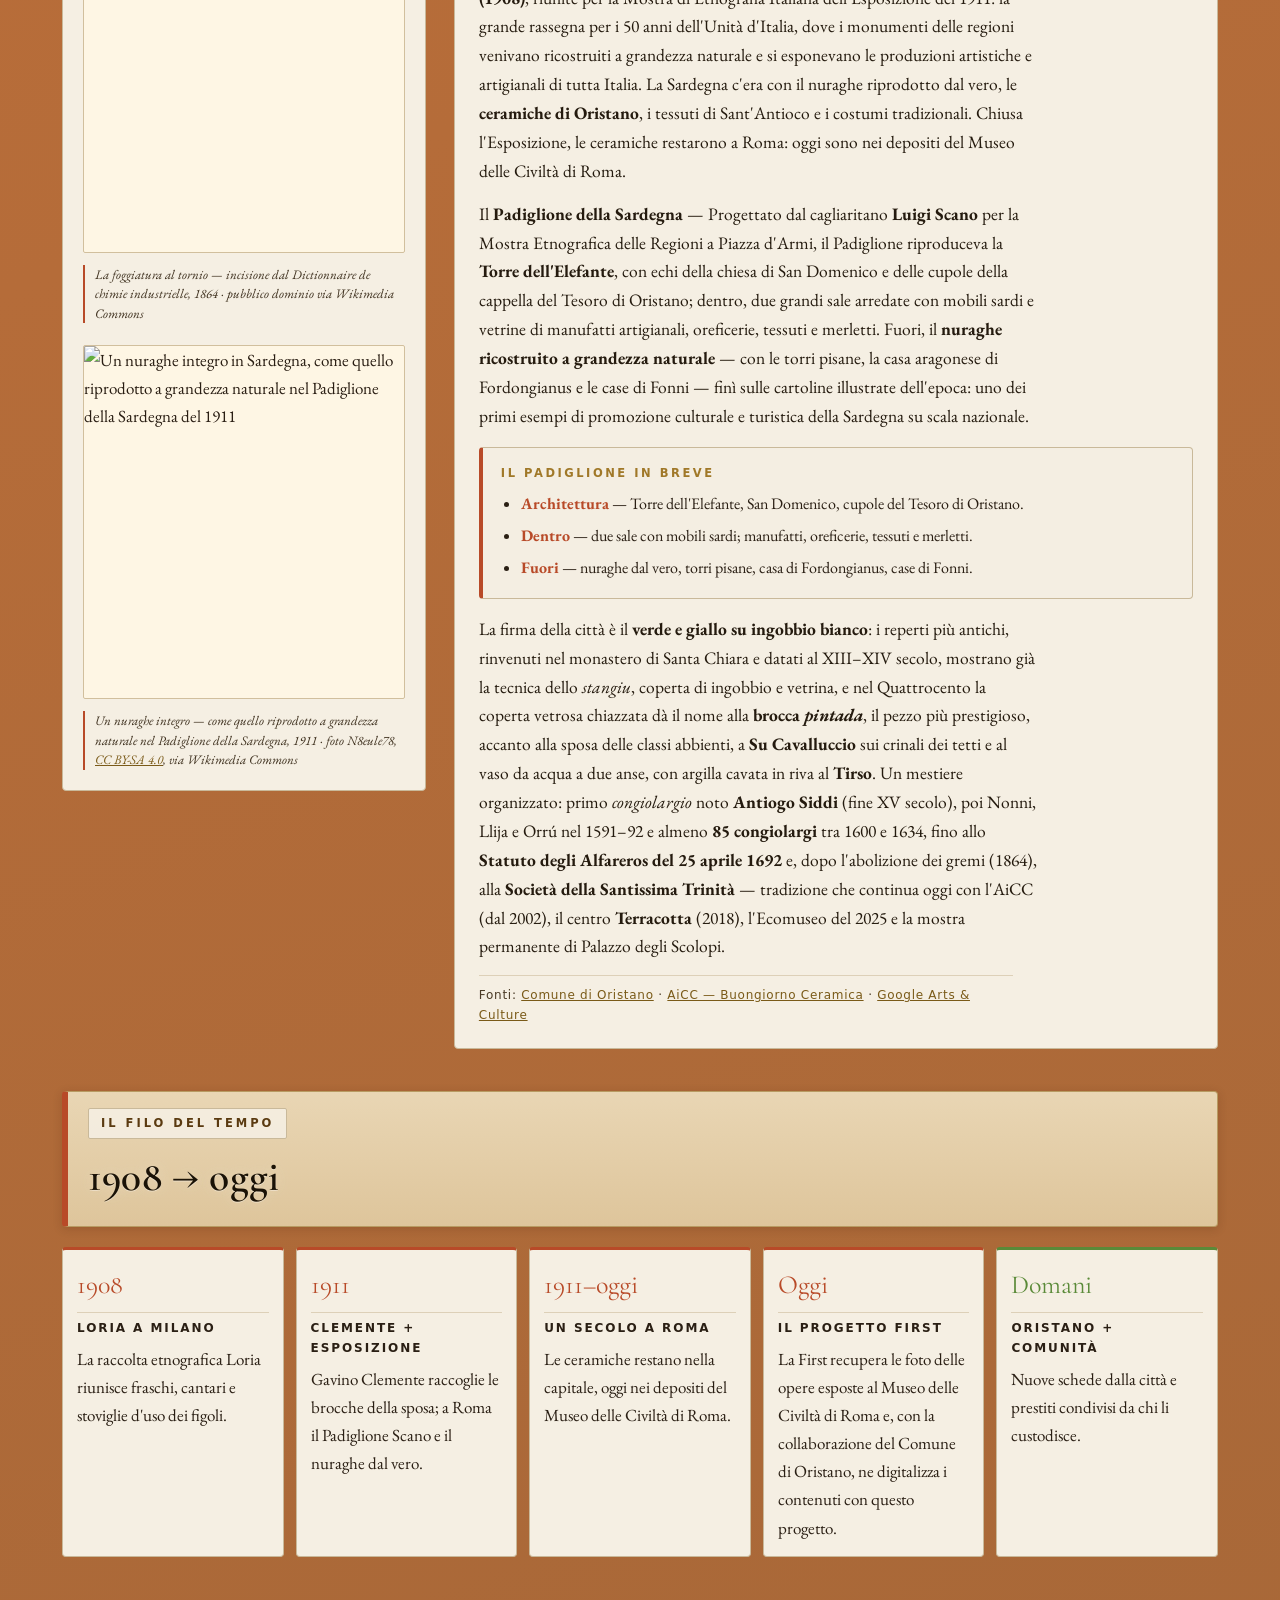
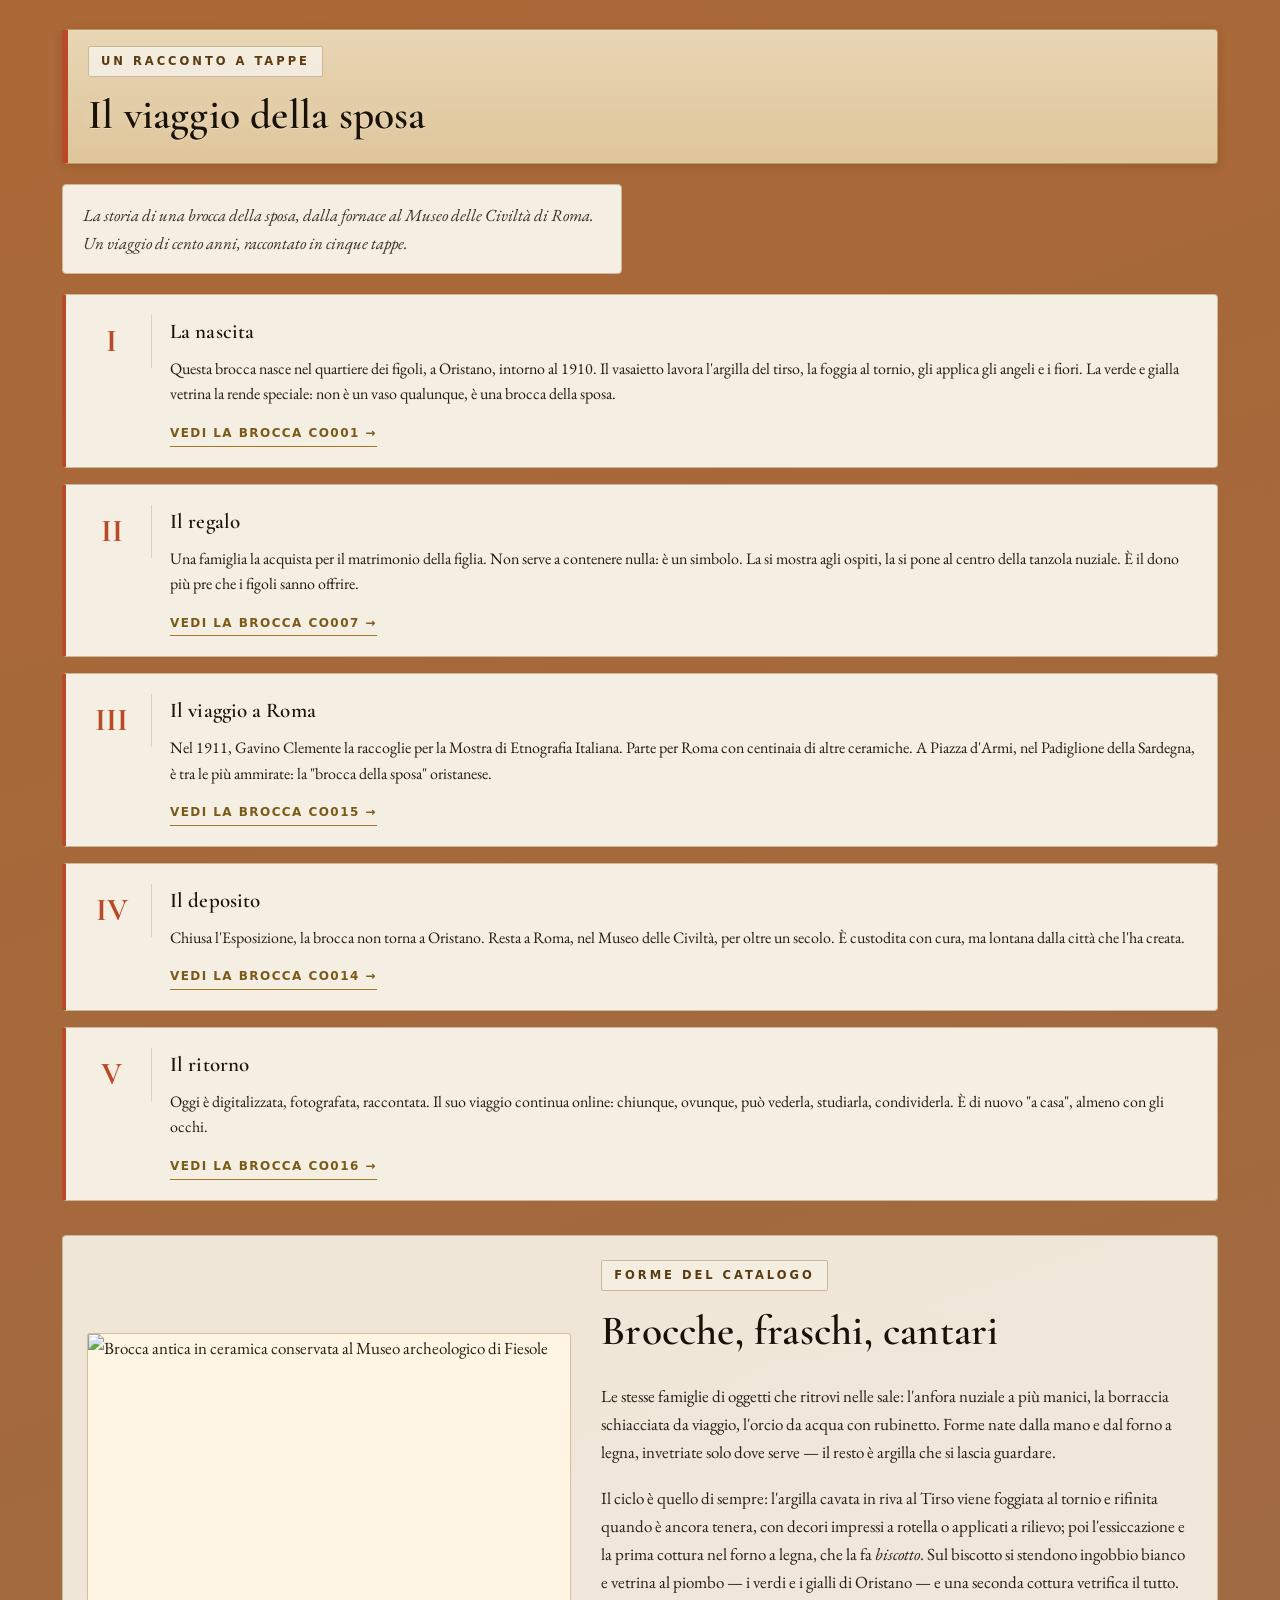
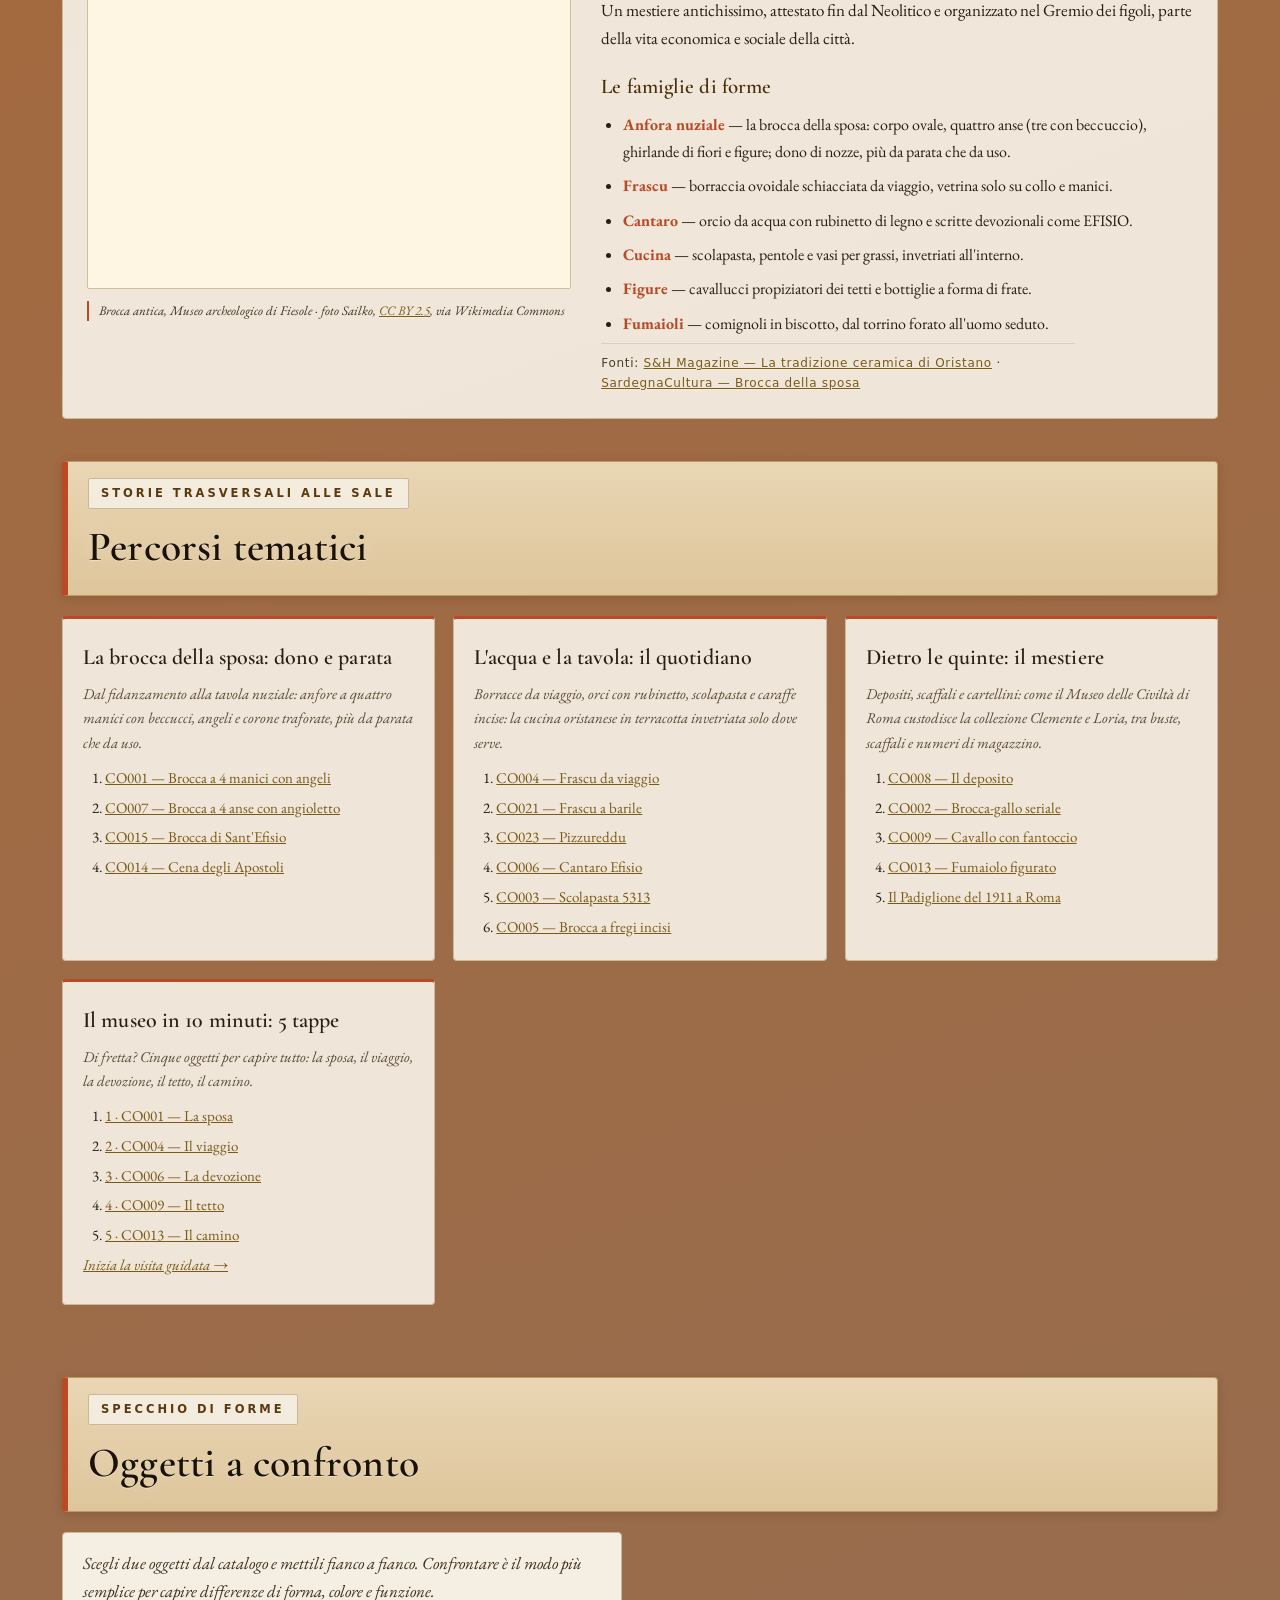
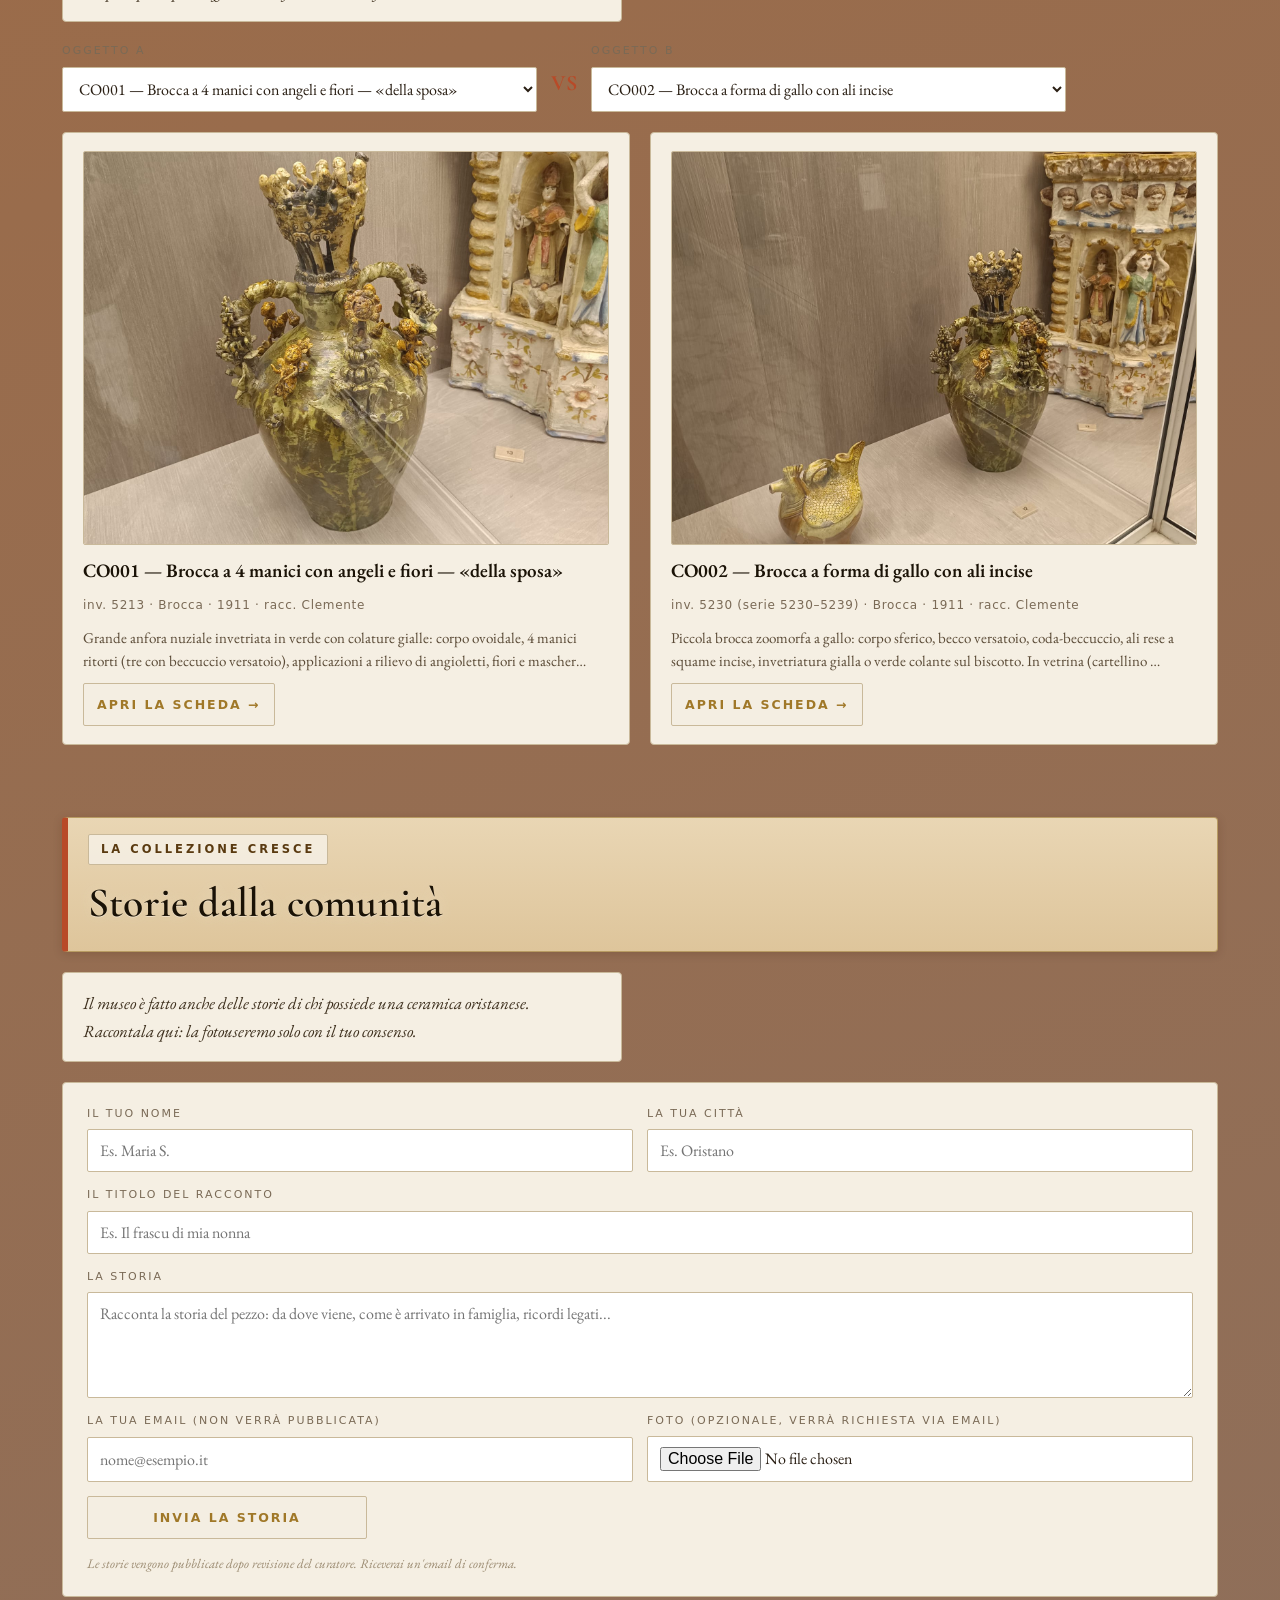
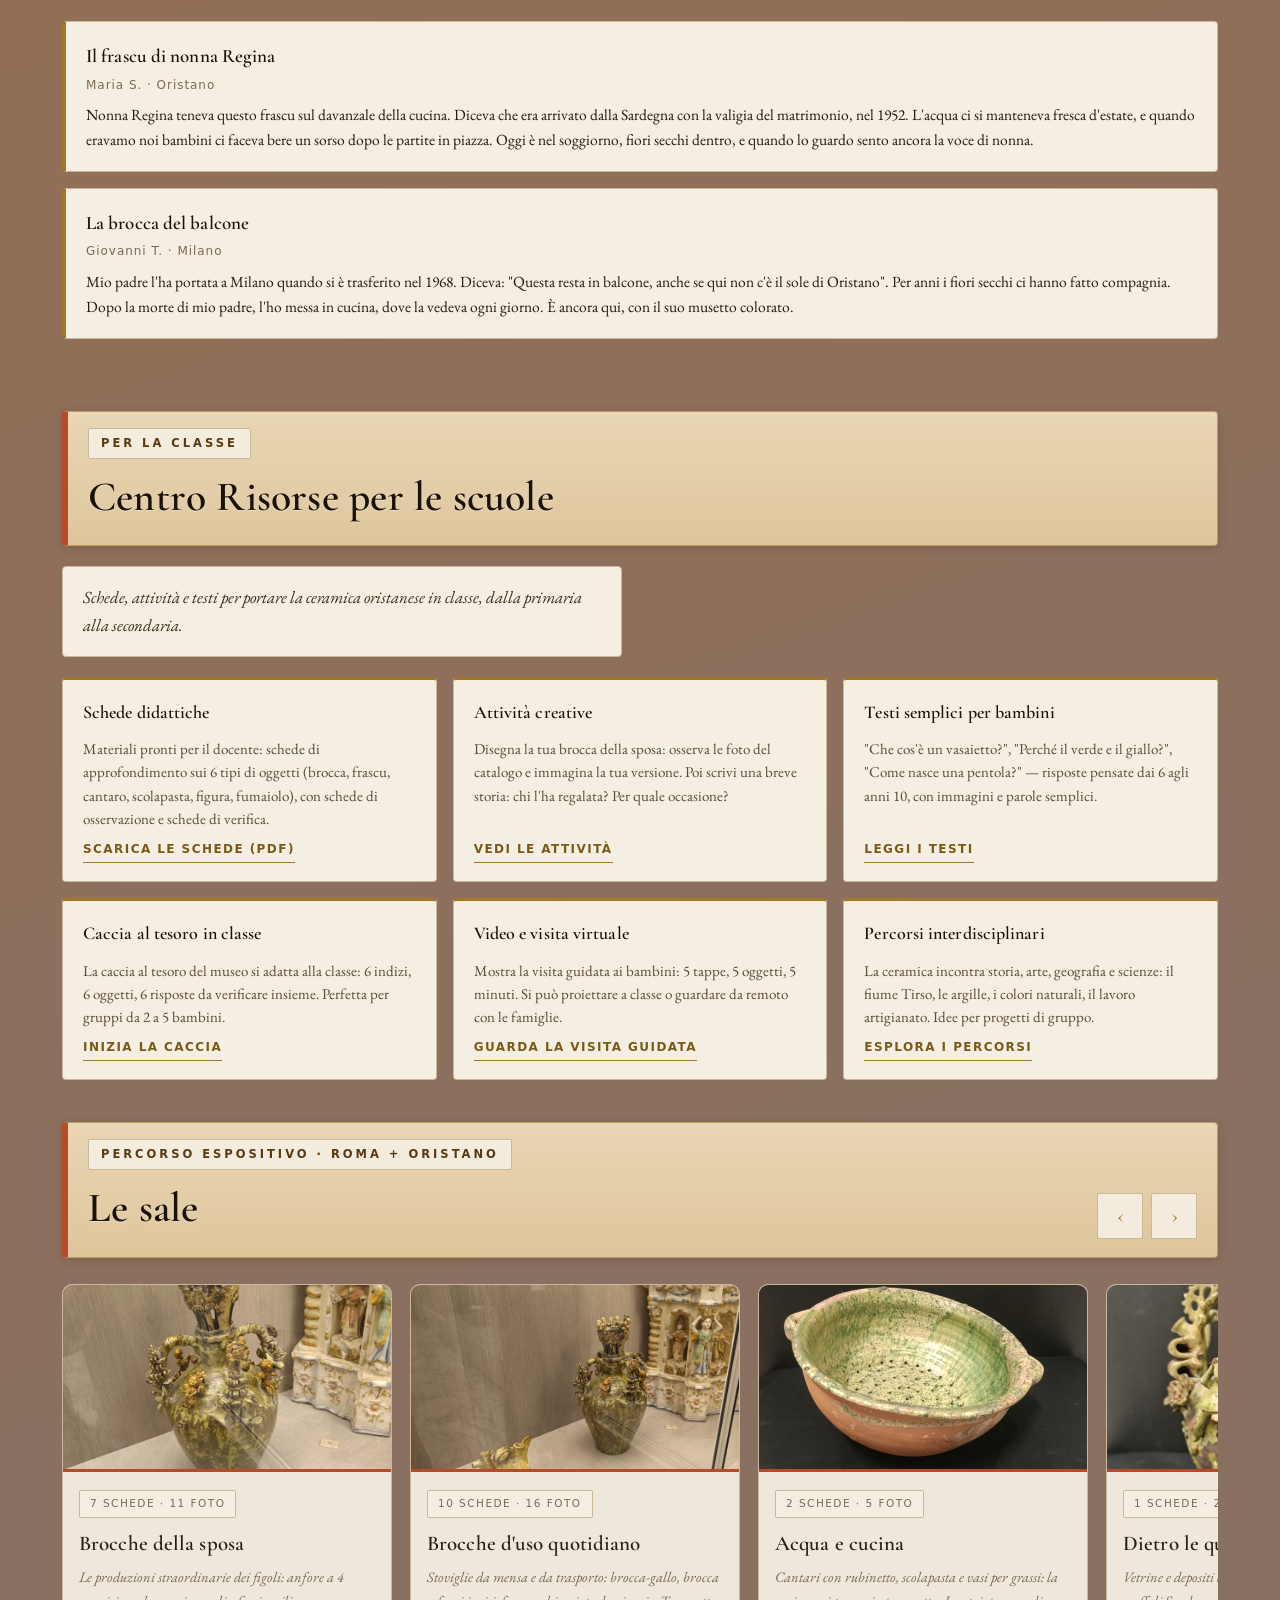
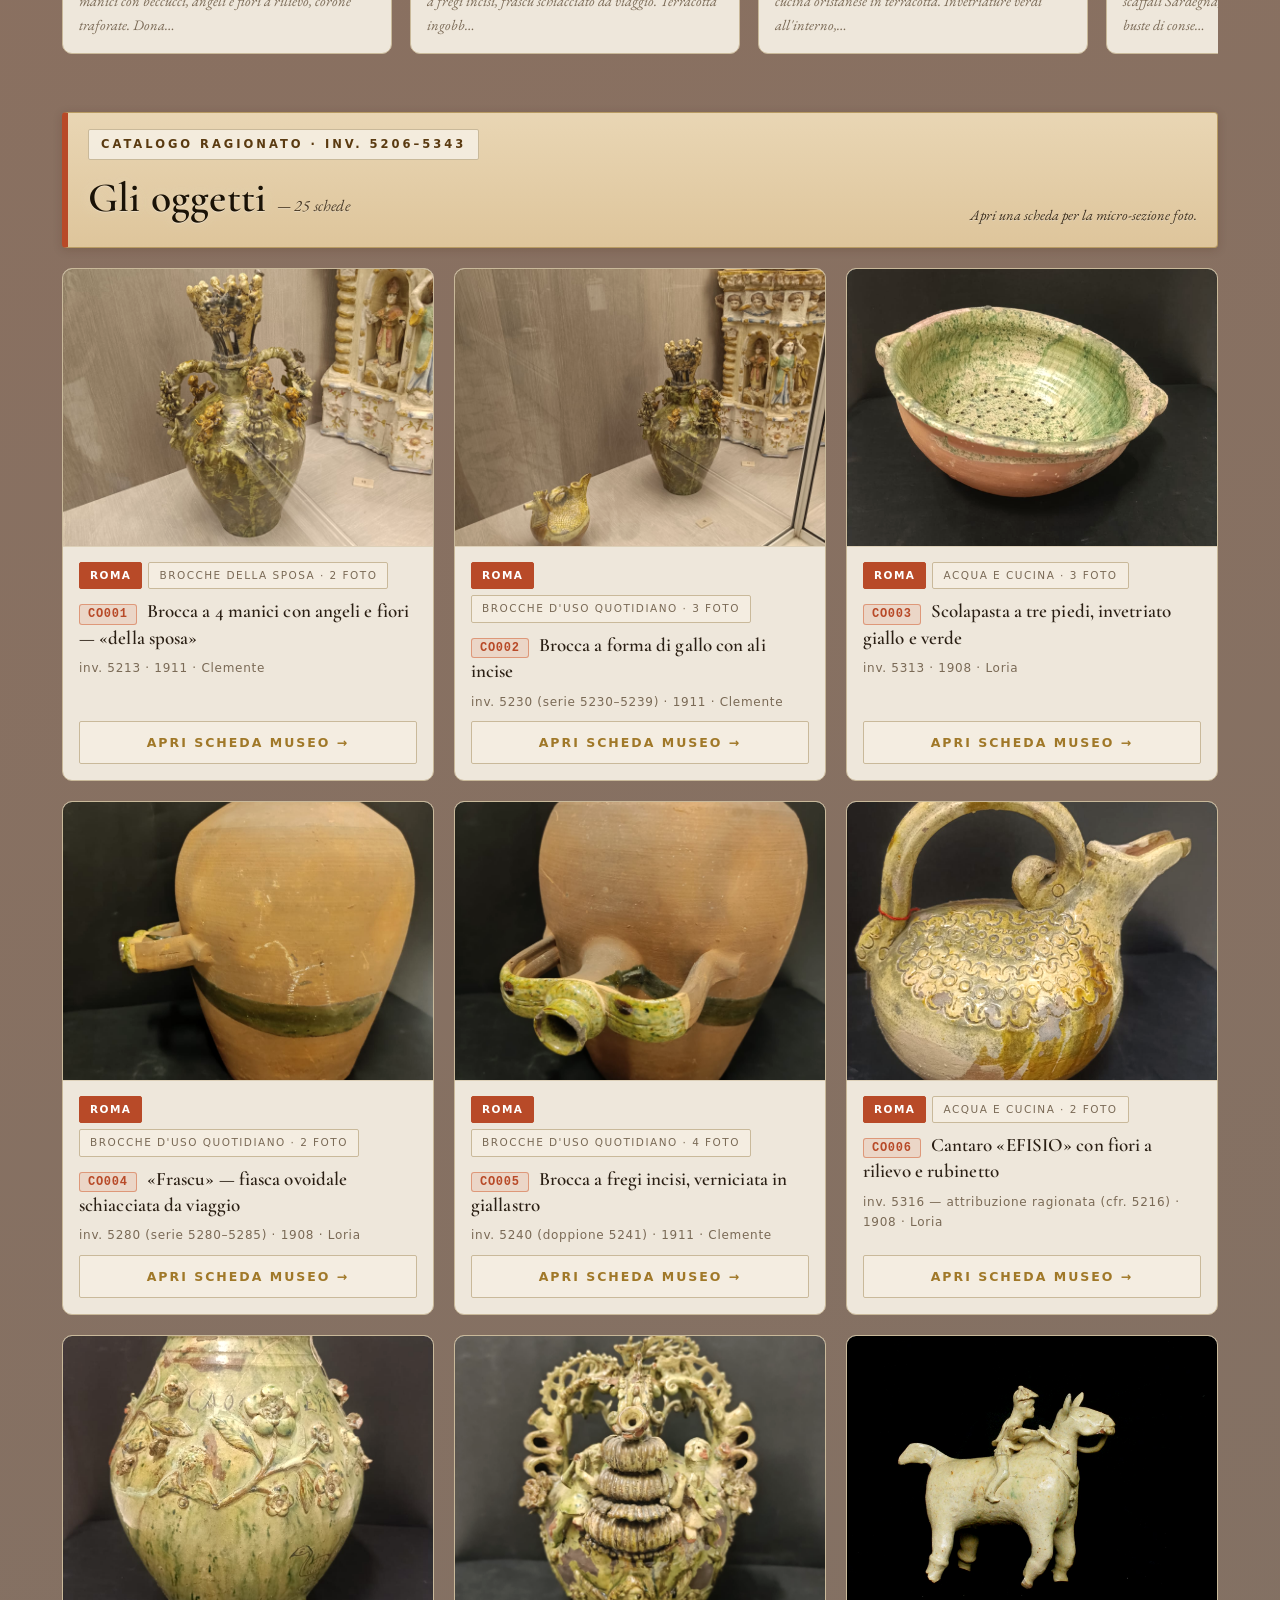
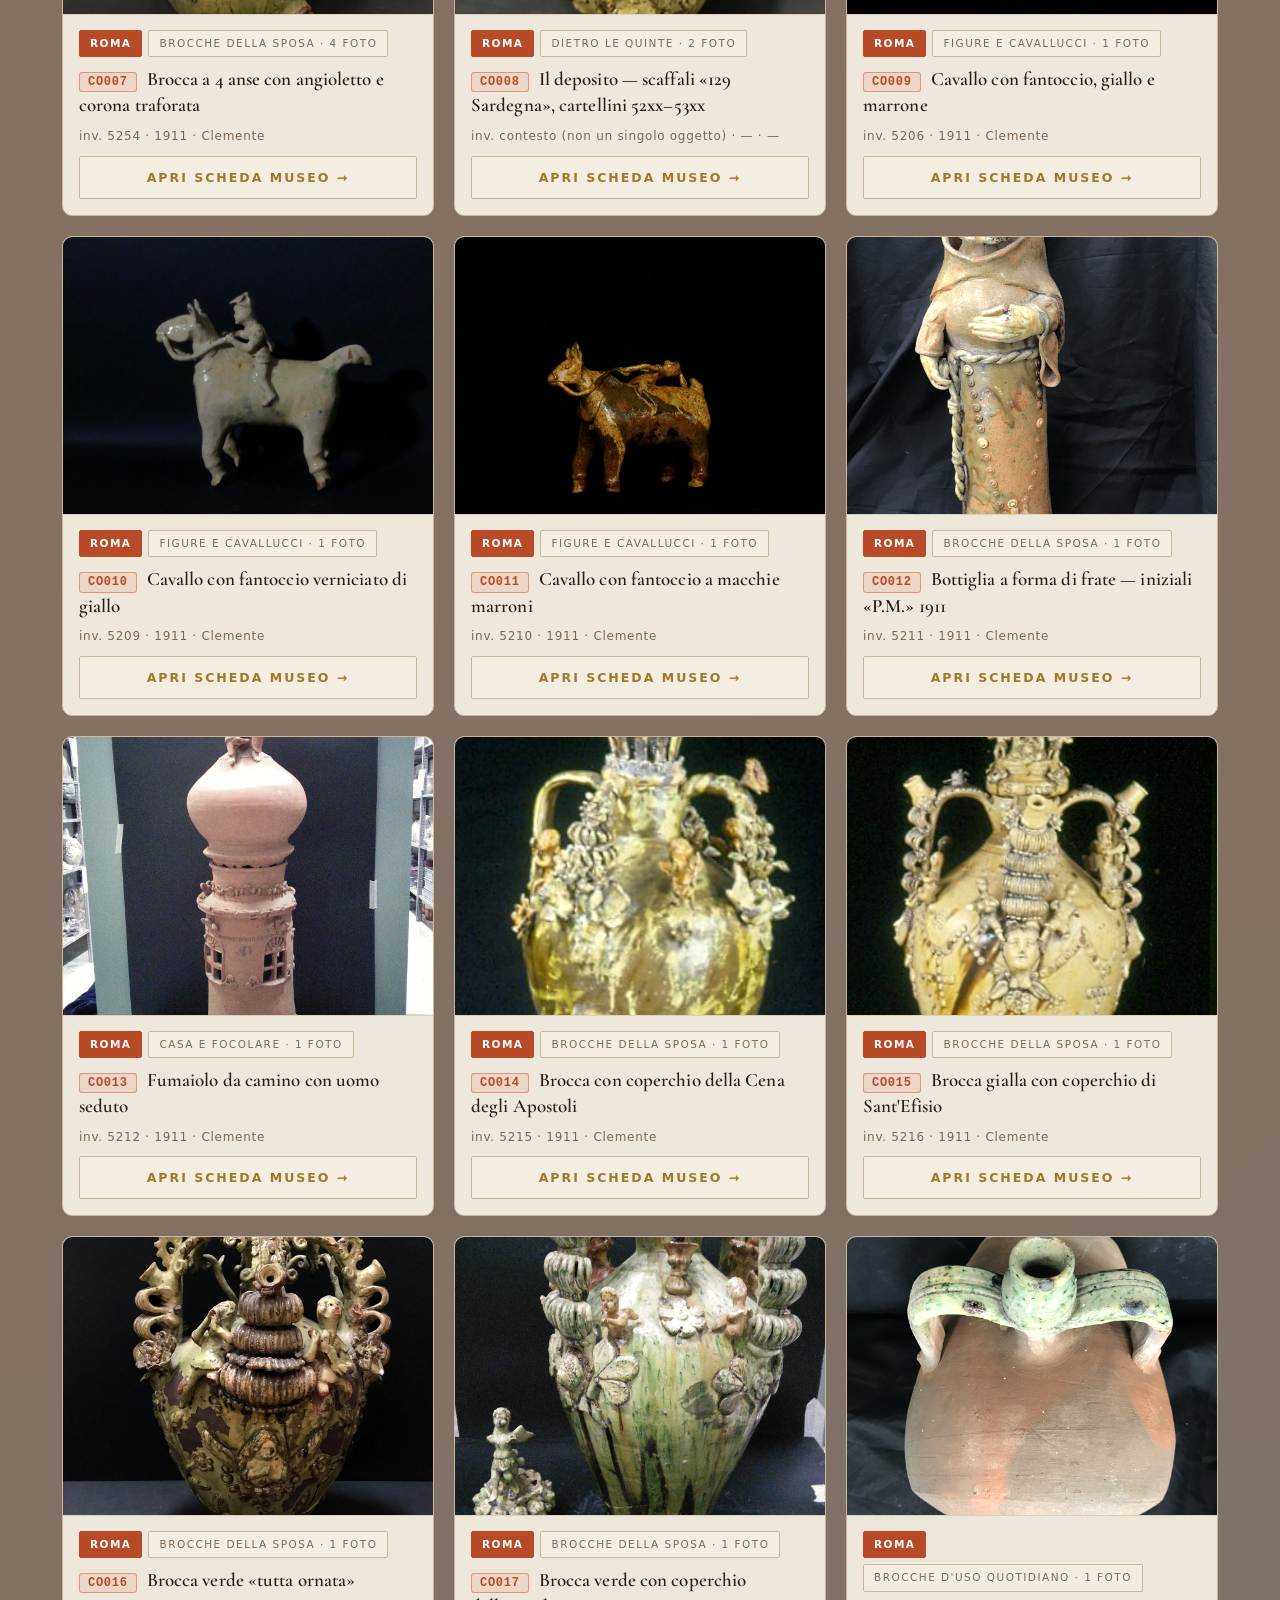
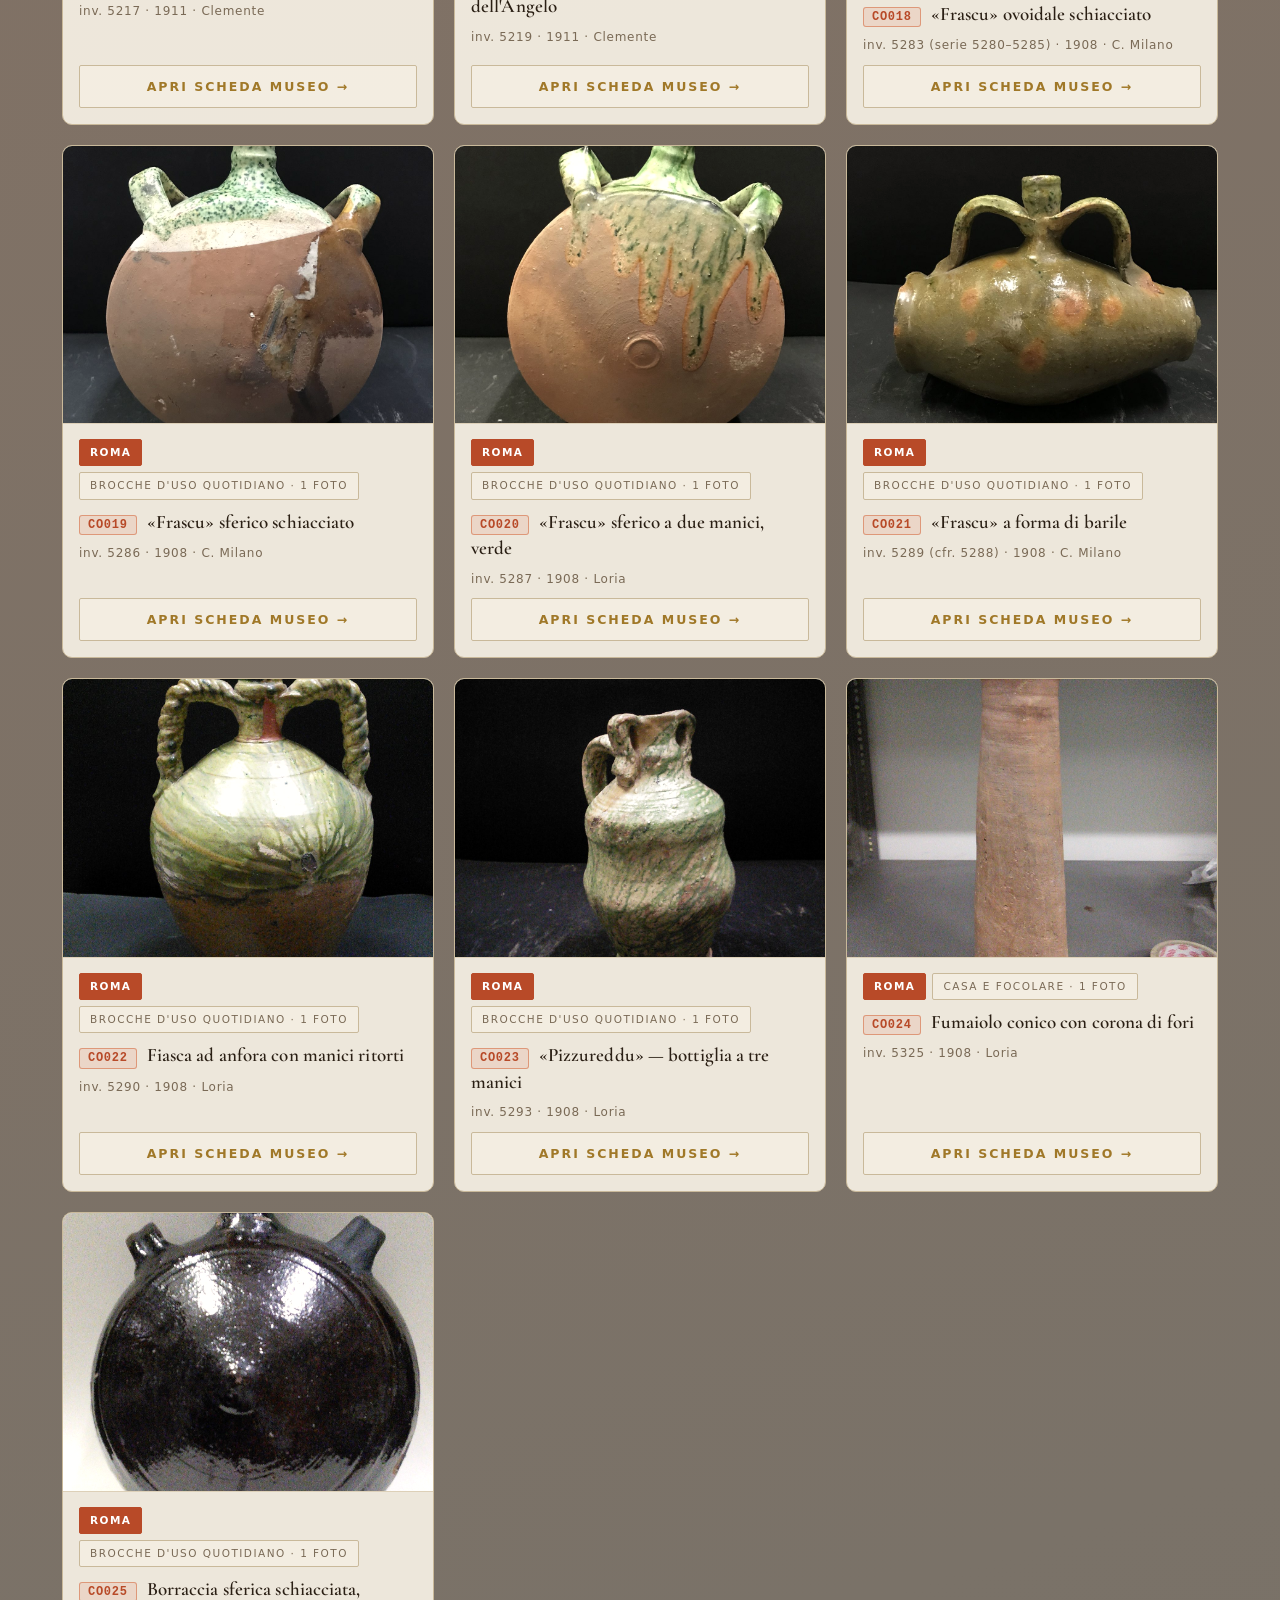
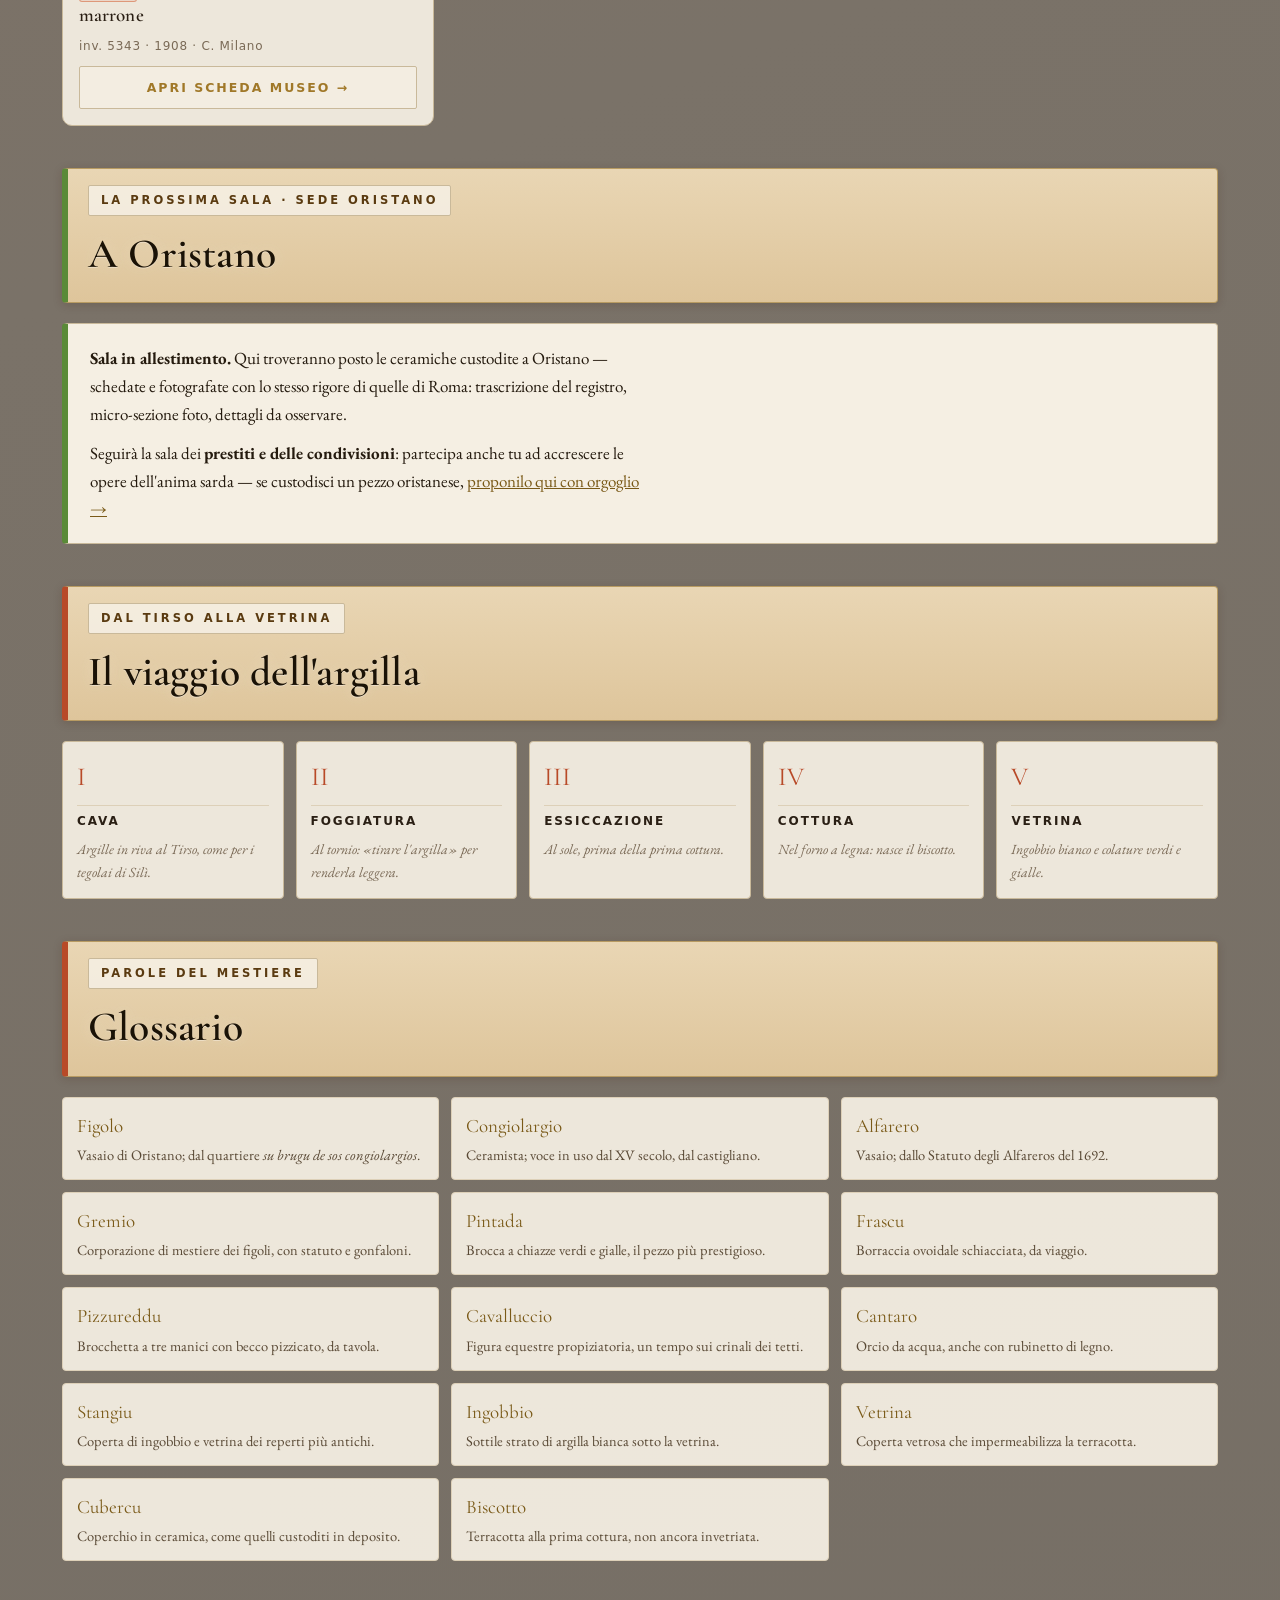
==== commit 68485a46: "feat: timeline interattiva, viaggio della sposa, confronto, storie, scuole, social" ====
--- a/index.html
+++ b/index.html
@@ -198,11 +198,63 @@
     </div>
   </div>
   <ol class="tl">
-    <li><span class="anno">1908</span><strong>Loria a Milano</strong><span>La raccolta etnografica Loria riunisce fraschi, cantari e stoviglie d'uso dei figoli.</span></li>
-    <li><span class="anno">1911</span><strong>Clemente + Esposizione</strong><span>Gavino Clemente raccoglie le brocche della sposa; a Roma il Padiglione Scano e il nuraghe dal vero.</span></li>
-    <li><span class="anno">1911–oggi</span><strong>Un secolo a Roma</strong><span>Le ceramiche restano nella capitale, oggi nei depositi del Museo delle Civiltà di Roma.</span></li>
-    <li><span class="anno">Oggi</span><strong>Il progetto First</strong><span>La First recupera le foto delle opere esposte al Museo delle Civiltà di Roma e, con la collaborazione del Comune di Oristano, ne digitalizza i contenuti con questo progetto.</span></li>
-    <li class="futuro"><span class="anno">Domani</span><strong>Oristano + comunità</strong><span>Nuove schede dalla città e prestiti condivisi da chi li custodisce.</span></li>
+    <li class="tl-item" data-anno="1908"><span class="anno">1908</span><strong>Loria a Milano</strong><span>La raccolta etnografica Loria riunisce fraschi, cantari e stoviglie d'uso dei figoli.</span><div class="tl-detail">Giovanni Loria, etnografo milanese, acquista centinaia di pezzi dai figoli oristanesi: fraschi per l'acqua, cantari, scolapasta, pentole. Sono gli oggetti di tutti i giorni, quelli che si usavano in cucina e in cantina. Oggi sono al Museo di Milano, inv. 5280–5343.</div></li>
+    <li class="tl-item" data-anno="1911"><span class="anno">1911</span><strong>Clemente + Esposizione</strong><span>Gavino Clemente raccoglie le brocche della sposa; a Roma il Padiglione Scano e il nuraghe dal vero.</span><div class="tl-detail">Gavino Clemente, appassionato sardo, raccoglie le "brocche della sposa" — le anfore nuziali scenografiche. Nello stesso anno, a Roma, sorge il Padiglione della Sardegna progettato da Luigi Scano: con la Torre dell'Elefante ricostruita e un nuraghe vero. Le ceramiche di Oristano sono tra le più ammirate.</div></li>
+    <li class="tl-item" data-anno="1911-oggi"><span class="anno">1911–oggi</span><strong>Un secolo a Roma</strong><span>Le ceramiche restano nella capitale, oggi nei depositi del Museo delle Civiltà di Roma.</span><div class="tl-detail">Chiusa l'Esposizione, le ceramiche non tornano a Oristano. Restano a Roma, nei depositi del Museo delle Civiltà (già Museo Preistorico Etnografico). Per oltre un secolo sono state lontane dalla città che le ha create.</div></li>
+    <li class="tl-item" data-anno="oggi"><span class="anno">Oggi</span><strong>Il progetto First</strong><span>La First recupera le foto delle opere esposte al Museo delle Civiltà di Roma e, con la collaborazione del Comune di Oristano, ne digitalizza i contenuti con questo progetto.</span><div class="tl-detail">La First Srl, in collaborazione con il Museo delle Civiltà e il Comune di Oristano, fotografa e digitalizza i 25 pezzi del catalogo. Ogni scheda riunisce tutte le foto, la trascrizione del registro e la storia. Il museo digitale nasce così, gratuito e aperto a tutti.</div></li>
+    <li class="tl-item futuro" data-anno="domani"><span class="anno">Domani</span><strong>Oristano + comunità</strong><span>Nuove schede dalla città e prestiti condivisi da chi li custodisce.</span><div class="tl-detail">La sala di Oristano è in allestimento: accoglierà le ceramiche custodite in città e i pezzi prestati dalla comunità. Il museo crescerà con le storie e i oggetti di chi vuole contribuire.</div></li>
+  </ol>
+</section>
+
+<section class="wrap viaggio-sposa" aria-labelledby="tit-viaggio">
+  <div class="sec-row">
+    <div class="sec-head">
+      <p class="sec-over">Un racconto a tappe</p>
+      <h2 class="sec" id="tit-viaggio">Il viaggio della sposa</h2>
+    </div>
+  </div>
+  <p class="viaggio-intro">La storia di una brocca della sposa, dalla fornace al Museo delle Civiltà di Roma. Un viaggio di cento anni, raccontato in cinque tappe.</p>
+  <ol class="viaggio-tappe">
+    <li>
+      <div class="tappa-num">I</div>
+      <div class="tappa-content">
+        <h3>La nascita</h3>
+        <p>Questa brocca nasce nel quartiere dei figoli, a Oristano, intorno al 1910. Il vasaietto lavora l'argilla del tirso, la foggia al tornio, gli applica gli angeli e i fiori. La verde e gialla vetrina la rende speciale: non è un vaso qualunque, è una brocca della sposa.</p>
+        <a href="#scheda-brocca-4manici-angeli-5213" class="tappa-link">Vedi la brocca CO001 →</a>
+      </div>
+    </li>
+    <li>
+      <div class="tappa-num">II</div>
+      <div class="tappa-content">
+        <h3>Il regalo</h3>
+        <p>Una famiglia la acquista per il matrimonio della figlia. Non serve a contenere nulla: è un simbolo. La si mostra agli ospiti, la si pone al centro della tanzola nuziale. È il dono più pre che i figoli sanno offrire.</p>
+        <a href="#scheda-brocca-4anse-angioletto-5254" class="tappa-link">Vedi la brocca CO007 →</a>
+      </div>
+    </li>
+    <li>
+      <div class="tappa-num">III</div>
+      <div class="tappa-content">
+        <h3>Il viaggio a Roma</h3>
+        <p>Nel 1911, Gavino Clemente la raccoglie per la Mostra di Etnografia Italiana. Parte per Roma con centinaia di altre ceramiche. A Piazza d'Armi, nel Padiglione della Sardegna, è tra le più ammirate: la "brocca della sposa" oristanese.</p>
+        <a href="#scheda-brocca-sant-efisio-5216" class="tappa-link">Vedi la brocca CO015 →</a>
+      </div>
+    </li>
+    <li>
+      <div class="tappa-num">IV</div>
+      <div class="tappa-content">
+        <h3>Il deposito</h3>
+        <p>Chiusa l'Esposizione, la brocca non torna a Oristano. Resta a Roma, nel Museo delle Civiltà, per oltre un secolo. È custodita con cura, ma lontana dalla città che l'ha creata.</p>
+        <a href="#scheda-brocca-cena-apostoli-5215" class="tappa-link">Vedi la brocca CO014 →</a>
+      </div>
+    </li>
+    <li>
+      <div class="tappa-num">V</div>
+      <div class="tappa-content">
+        <h3>Il ritorno</h3>
+        <p>Oggi è digitalizzata, fotografata, raccontata. Il suo viaggio continua online: chiunque, ovunque, può vederla, studiarla, condividerla. È di nuovo "a casa", almeno con gli occhi.</p>
+        <a href="#scheda-brocca-verde-ornata-5217" class="tappa-link">Vedi la brocca CO016 →</a>
+      </div>
+    </li>
   </ol>
 </section>
 
@@ -285,6 +337,121 @@
   </div>
 </section>
 
+<section class="wrap confronto-sez" id="confronto" aria-labelledby="tit-confronto">
+  <div class="sec-row">
+    <div class="sec-head">
+      <p class="sec-over">Specchio di forme</p>
+      <h2 class="sec" id="tit-confronto">Oggetti a confronto</h2>
+    </div>
+  </div>
+  <p class="confronto-intro">Scegli due oggetti dal catalogo e mettili fianco a fianco. Confrontare è il modo più semplice per capire differenze di forma, colore e funzione.</p>
+  <div class="confronto-controls">
+    <label class="confronto-label">Oggetto A
+      <select id="confronto-a" class="confronto-select"></select>
+    </label>
+    <span class="confronto-vs">VS</span>
+    <label class="confronto-label">Oggetto B
+      <select id="confronto-b" class="confronto-select"></select>
+    </label>
+  </div>
+  <div class="confronto-grid" id="confronto-grid"></div>
+</section>
+
+<section class="wrap storie-sez" id="storie" aria-labelledby="tit-storie">
+  <div class="sec-row">
+    <div class="sec-head">
+      <p class="sec-over">La collezione cresce</p>
+      <h2 class="sec" id="tit-storie">Storie dalla comunità</h2>
+    </div>
+  </div>
+  <p class="storie-intro">Il museo è fatto anche delle storie di chi possiede una ceramica oristanese. Raccontala qui: la fotouseremo solo con il tuo consenso.</p>
+  <div class="storie-form-box">
+    <form id="storie-form" class="storie-form">
+      <div class="storie-riga">
+        <label>Il tuo nome
+          <input type="text" id="storie-nome" required placeholder="Es. Maria S.">
+        </label>
+        <label>La tua città
+          <input type="text" id="storie-citta" placeholder="Es. Oristano">
+        </label>
+      </div>
+      <label>Il titolo del racconto
+        <input type="text" id="storie-titolo" required placeholder="Es. Il frascu di mia nonna">
+      </label>
+      <label>La storia
+        <textarea id="storie-testo" rows="4" required placeholder="Racconta la storia del pezzo: da dove viene, come è arrivato in famiglia, ricordi legati..."></textarea>
+      </label>
+      <div class="storie-riga">
+        <label>La tua email (non verrà pubblicata)
+          <input type="email" id="storie-email" required placeholder="nome@esempio.it">
+        </label>
+        <label>Foto (opzionale, verrà richiesta via email)
+          <input type="file" id="storie-foto" accept="image/*">
+        </label>
+      </div>
+      <button type="submit" class="btn storie-invia">Invia la storia</button>
+      <p class="storie-nota">Le storie vengono pubblicate dopo revisione del curatore. Riceverai un'email di conferma.</p>
+    </form>
+    <div id="storie-confirm" class="storie-confirm" hidden>
+      <strong>Grazie!</strong> La tua storia è stata registrata. La pubblicheremo dopo revisione.
+    </div>
+  </div>
+  <div class="storie-lista" id="storie-lista">
+    <article class="storia-card">
+      <h3>Il frascu di nonna Regina</h3>
+      <p class="storia-meta">Maria S. · Oristano</p>
+      <p>Nonna Regina teneva questo frascu sul davanzale della cucina. Diceva che era arrivato dalla Sardegna con la valigia del matrimonio, nel 1952. L'acqua ci si manteneva fresca d'estate, e quando eravamo noi bambini ci faceva bere un sorso dopo le partite in piazza. Oggi è nel soggiorno, fiori secchi dentro, e quando lo guardo sento ancora la voce di nonna.</p>
+    </article>
+    <article class="storia-card">
+      <h3>La brocca del balcone</h3>
+      <p class="storia-meta">Giovanni T. · Milano</p>
+      <p>Mio padre l'ha portata a Milano quando si è trasferito nel 1968. Diceva: "Questa resta in balcone, anche se qui non c'è il sole di Oristano". Per anni i fiori secchi ci hanno fatto compagnia. Dopo la morte di mio padre, l'ho messa in cucina, dove la vedeva ogni giorno. È ancora qui, con il suo musetto colorato.</p>
+    </article>
+  </div>
+</section>
+
+<section class="wrap scuole-sez" id="scuole" aria-labelledby="tit-scuole">
+  <div class="sec-row">
+    <div class="sec-head">
+      <p class="sec-over">Per la classe</p>
+      <h2 class="sec" id="tit-scuole">Centro Risorse per le scuole</h2>
+    </div>
+  </div>
+  <p class="scuole-intro">Schede, attività e testi per portare la ceramica oristanese in classe, dalla primaria alla secondaria.</p>
+  <div class="scuole-grid">
+    <article class="scuola-card">
+      <h3>Schede didattiche</h3>
+      <p>Materiali pronti per il docente: schede di approfondimento sui 6 tipi di oggetti (brocca, frascu, cantaro, scolapasta, figura, fumaiolo), con schede di osservazione e schede di verifica.</p>
+      <a href="#scuole-schede" class="scuola-link">Scarica le schede (PDF)</a>
+    </article>
+    <article class="scuola-card">
+      <h3>Attività creative</h3>
+      <p>Disegna la tua brocca della sposa: osserva le foto del catalogo e immagina la tua versione. Poi scrivi una breve storia: chi l'ha regalata? Per quale occasione?</p>
+      <a href="#scuole-attivita" class="scuola-link">Vedi le attività</a>
+    </article>
+    <article class="scuola-card">
+      <h3>Testi semplici per bambini</h3>
+      <p>"Che cos'è un vasaietto?", "Perché il verde e il giallo?", "Come nasce una pentola?" — risposte pensate dai 6 agli anni 10, con immagini e parole semplici.</p>
+      <a href="#scuole-testi" class="scuola-link">Leggi i testi</a>
+    </article>
+    <article class="scuola-card">
+      <h3>Caccia al tesoro in classe</h3>
+      <p>La caccia al tesoro del museo si adatta alla classe: 6 indizi, 6 oggetti, 6 risposte da verificare insieme. Perfetta per gruppi da 2 a 5 bambini.</p>
+      <a href="#gioco" class="scuola-link">Inizia la caccia</a>
+    </article>
+    <article class="scuola-card">
+      <h3>Video e visita virtuale</h3>
+      <p>Mostra la visita guidata ai bambini: 5 tappe, 5 oggetti, 5 minuti. Si può proiettare a classe o guardare da remoto con le famiglie.</p>
+      <a href="#" class="tour-start scuola-link">Guarda la visita guidata</a>
+    </article>
+    <article class="scuola-card">
+      <h3>Percorsi interdisciplinari</h3>
+      <p>La ceramica incontra storia, arte, geografia e scienze: il fiume Tirso, le argille, i colori naturali, il lavoro artigianato. Idee per progetti di gruppo.</p>
+      <a href="#percorsi" class="scuola-link">Esplora i percorsi</a>
+    </article>
+  </div>
+</section>
+
 <main class="wrap">
   <section id="sale" aria-labelledby="tit-sale">
     <div class="sec-row">
--- a/styles.css
+++ b/styles.css
@@ -564,6 +564,134 @@
   .lb-nav{width:42px;height:42px;font-size:24px}
 }
 
+/* ---------- timeline interattiva ---------- */
+.tl-item{cursor:pointer;transition:background .15s}
+.tl-item:hover{background:var(--ink-2)}
+.tl-detail{
+  display:none;font-size:14.5px;font-style:normal;color:var(--perg);
+  margin-top:8px;padding:10px 12px;background:var(--ink-2);
+  border-left:3px solid var(--terra);border-radius:2px;line-height:1.55;
+}
+.tl-detail.open{display:block}
+.tl-item.futuro .tl-detail{border-left-color:var(--verde)}
+
+/* ---------- viaggio della sposa ---------- */
+.viaggio-sposa{padding-top:30px}
+.viaggio-intro{font-size:17px;font-style:italic;color:#3d2f1d;max-width:70ch;background:var(--ink);border:1px solid var(--line);border-radius:4px;padding:16px 20px;margin:0 0 20px}
+.viaggio-tappe{list-style:none;margin:0;padding:0;display:grid;gap:16px;counter-reset:tappa}
+.viaggio-tappe li{
+  display:grid;grid-template-columns:64px 1fr;gap:18px;align-items:start;
+  background:var(--ink);border:1px solid var(--line);border-radius:4px;padding:20px 22px;
+  border-left:4px solid var(--terra);
+}
+.tappa-num{
+  font-family:var(--display);font-size:32px;font-weight:700;color:var(--terra);
+  border-right:1px solid var(--line-soft);padding-right:16px;text-align:center;
+}
+.tappa-content h3{margin:0 0 6px;font-size:21px;font-weight:600;color:#1a1206}
+.tappa-content p{margin:0 0 10px;font-size:16px;color:#241a0e;line-height:1.6}
+.tappa-link{
+  display:inline-block;font-family:var(--sans);font-size:12px;font-weight:600;
+  letter-spacing:.12em;text-transform:uppercase;color:var(--bronze-hi);
+  text-decoration:none;border-bottom:1px solid var(--bronze);padding-bottom:2px;
+}
+.tappa-link:hover{color:var(--terra);border-color:var(--terra)}
+
+/* ---------- confronto oggetti ---------- */
+.confronto-sez{padding-top:30px}
+.confronto-intro{font-size:17px;font-style:italic;color:#3d2f1d;max-width:70ch;background:var(--ink);border:1px solid var(--line);border-radius:4px;padding:16px 20px;margin:0 0 20px}
+.confronto-controls{display:flex;gap:14px;align-items:flex-end;flex-wrap:wrap;margin-bottom:20px}
+.confronto-label{display:grid;gap:6px;font-family:var(--sans);font-size:11px;letter-spacing:.18em;text-transform:uppercase;color:var(--mut)}
+.confronto-select{
+  font-family:var(--body);font-size:16px;color:var(--bone);
+  background:#fff;border:1px solid var(--line);border-radius:2px;padding:10px 12px;min-width:280px;
+}
+.confronto-vs{
+  font-family:var(--display);font-size:22px;font-weight:700;color:var(--terra);
+  padding-bottom:10px;
+}
+.confronto-grid{display:grid;grid-template-columns:1fr 1fr;gap:20px}
+.confronto-card{
+  background:var(--ink);border:1px solid var(--line);border-radius:4px;padding:18px 20px;
+  display:flex;flex-direction:column;gap:10px;
+}
+.confronto-card img{width:100%;aspect-ratio:4/3;object-fit:cover;border:1px solid var(--line);border-radius:2px;background:var(--ink-2)}
+.confronto-card h4{margin:0;font-size:19px;font-weight:600;color:#1a1206}
+.confronto-meta{font-family:var(--sans);font-size:12px;letter-spacing:.06em;color:var(--mut);margin:0}
+.confronto-desc{font-size:15px;color:var(--perg);margin:0;line-height:1.55}
+.confronto-card .btn{margin-top:auto;align-self:flex-start}
+
+/* ---------- storie dalla comunità ---------- */
+.storie-sez{padding-top:30px}
+.storie-intro{font-size:17px;font-style:italic;color:#3d2f1d;max-width:70ch;background:var(--ink);border:1px solid var(--line);border-radius:4px;padding:16px 20px;margin:0 0 20px}
+.storie-form-box{background:var(--ink);border:1px solid var(--line);border-radius:4px;padding:22px 24px;margin-bottom:24px}
+.storie-form{display:grid;gap:14px}
+.storie-riga{display:grid;grid-template-columns:1fr 1fr;gap:14px}
+.storie-form label{display:grid;gap:6px;font-family:var(--sans);font-size:11px;letter-spacing:.18em;text-transform:uppercase;color:var(--mut)}
+.storie-form input,.storie-form textarea{
+  font-family:var(--body);font-size:16px;color:var(--bone);
+  background:#fff;border:1px solid var(--line);border-radius:2px;padding:10px 12px;
+}
+.storie-form textarea{resize:vertical}
+.storie-invia{max-width:280px}
+.storie-nota{font-size:13px;font-style:italic;color:var(--faint);margin:0}
+.storie-confirm{
+  background:var(--ink-2);border:1px solid var(--verde);border-left:4px solid var(--verde);
+  border-radius:4px;padding:14px 18px;font-size:15px;color:var(--bone);
+}
+.storie-lista{display:grid;gap:16px}
+.storia-card{
+  background:var(--ink);border:1px solid var(--line);border-radius:4px;padding:18px 20px;
+  border-left:4px solid var(--bronze);
+}
+.storia-card h3{margin:0 0 4px;font-size:19px;font-weight:600;color:#1a1206}
+.storia-meta{font-family:var(--sans);font-size:12px;letter-spacing:.08em;color:var(--mut);margin:0 0 8px}
+.storia-card p:last-child{margin:0;font-size:15.5px;color:#241a0e;line-height:1.6}
+
+/* ---------- centro risorse per le scuole ---------- */
+.scuole-sez{padding-top:30px}
+.scuole-intro{font-size:17px;font-style:italic;color:#3d2f1d;max-width:70ch;background:var(--ink);border:1px solid var(--line);border-radius:4px;padding:16px 20px;margin:0 0 20px}
+.scuole-grid{display:grid;grid-template-columns:repeat(3,1fr);gap:16px}
+.scuola-card{
+  background:var(--ink);border:1px solid var(--line);border-radius:4px;padding:18px 20px;
+  display:flex;flex-direction:column;gap:10px;border-top:3px solid var(--bronze);
+}
+.scuola-card h3{margin:0;font-size:18px;font-weight:600;color:#1a1206}
+.scuola-card p{margin:0;font-size:15px;color:var(--perg);line-height:1.55;flex:1}
+.scuola-link{
+  font-family:var(--sans);font-size:12px;font-weight:600;letter-spacing:.12em;
+  text-transform:uppercase;color:var(--bronze-hi);text-decoration:none;
+  border-bottom:1px solid var(--bronze);padding-bottom:2px;align-self:flex-start;
+}
+.scuola-link:hover{color:var(--terra);border-color:var(--terra)}
+
+/* ---------- social icons ---------- */
+.social-row{display:flex;gap:10px;flex-wrap:wrap}
+.social-icons{display:flex;gap:8px;margin-top:10px}
+.social-icon{
+  display:inline-flex;align-items:center;justify-content:center;
+  width:36px;height:36px;border-radius:50%;text-decoration:none;
+  font-family:var(--sans);font-size:14px;font-weight:700;color:#fff;
+  transition:transform .15s;
+}
+.social-icon:hover{transform:translateY(-2px)}
+.social-icon.fb{background:#1877f2}
+.social-icon.tw{background:#000}
+.social-icon.wa{background:#25d366}
+
+/* ---------- responsive nuove sezioni ---------- */
+@media(max-width:960px){
+  .confronto-grid{grid-template-columns:1fr}
+  .scuole-grid{grid-template-columns:1fr 1fr}
+  .storie-riga{grid-template-columns:1fr}
+}
+@media(max-width:640px){
+  .scuole-grid{grid-template-columns:1fr}
+  .viaggio-tappe li{grid-template-columns:1fr;gap:10px}
+  .tappa-num{border-right:none;border-bottom:1px solid var(--line-soft);padding:0 0 8px;text-align:left}
+  .confronto-select{min-width:100%}
+}
+
 /* ---------- stampa: catalogo pulito su carta ---------- */
 @media print{
   @page{margin:15mm}
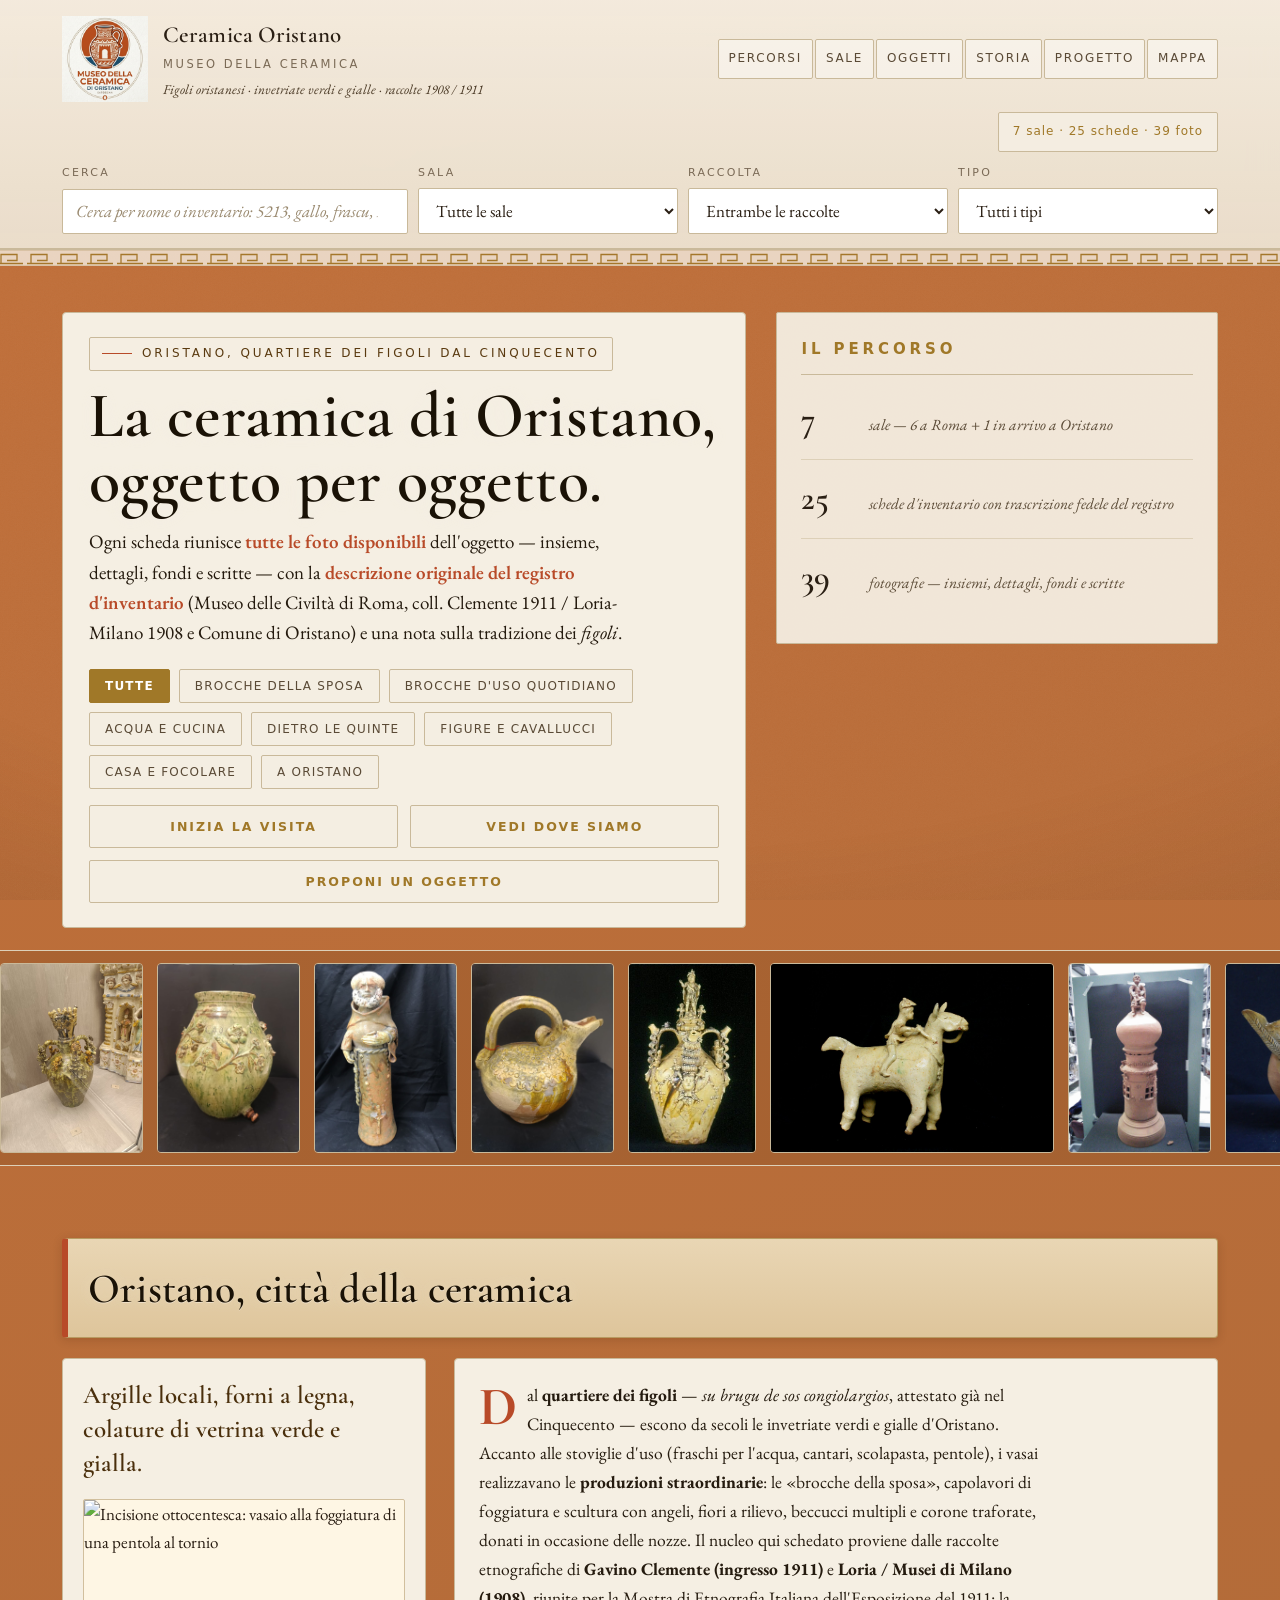
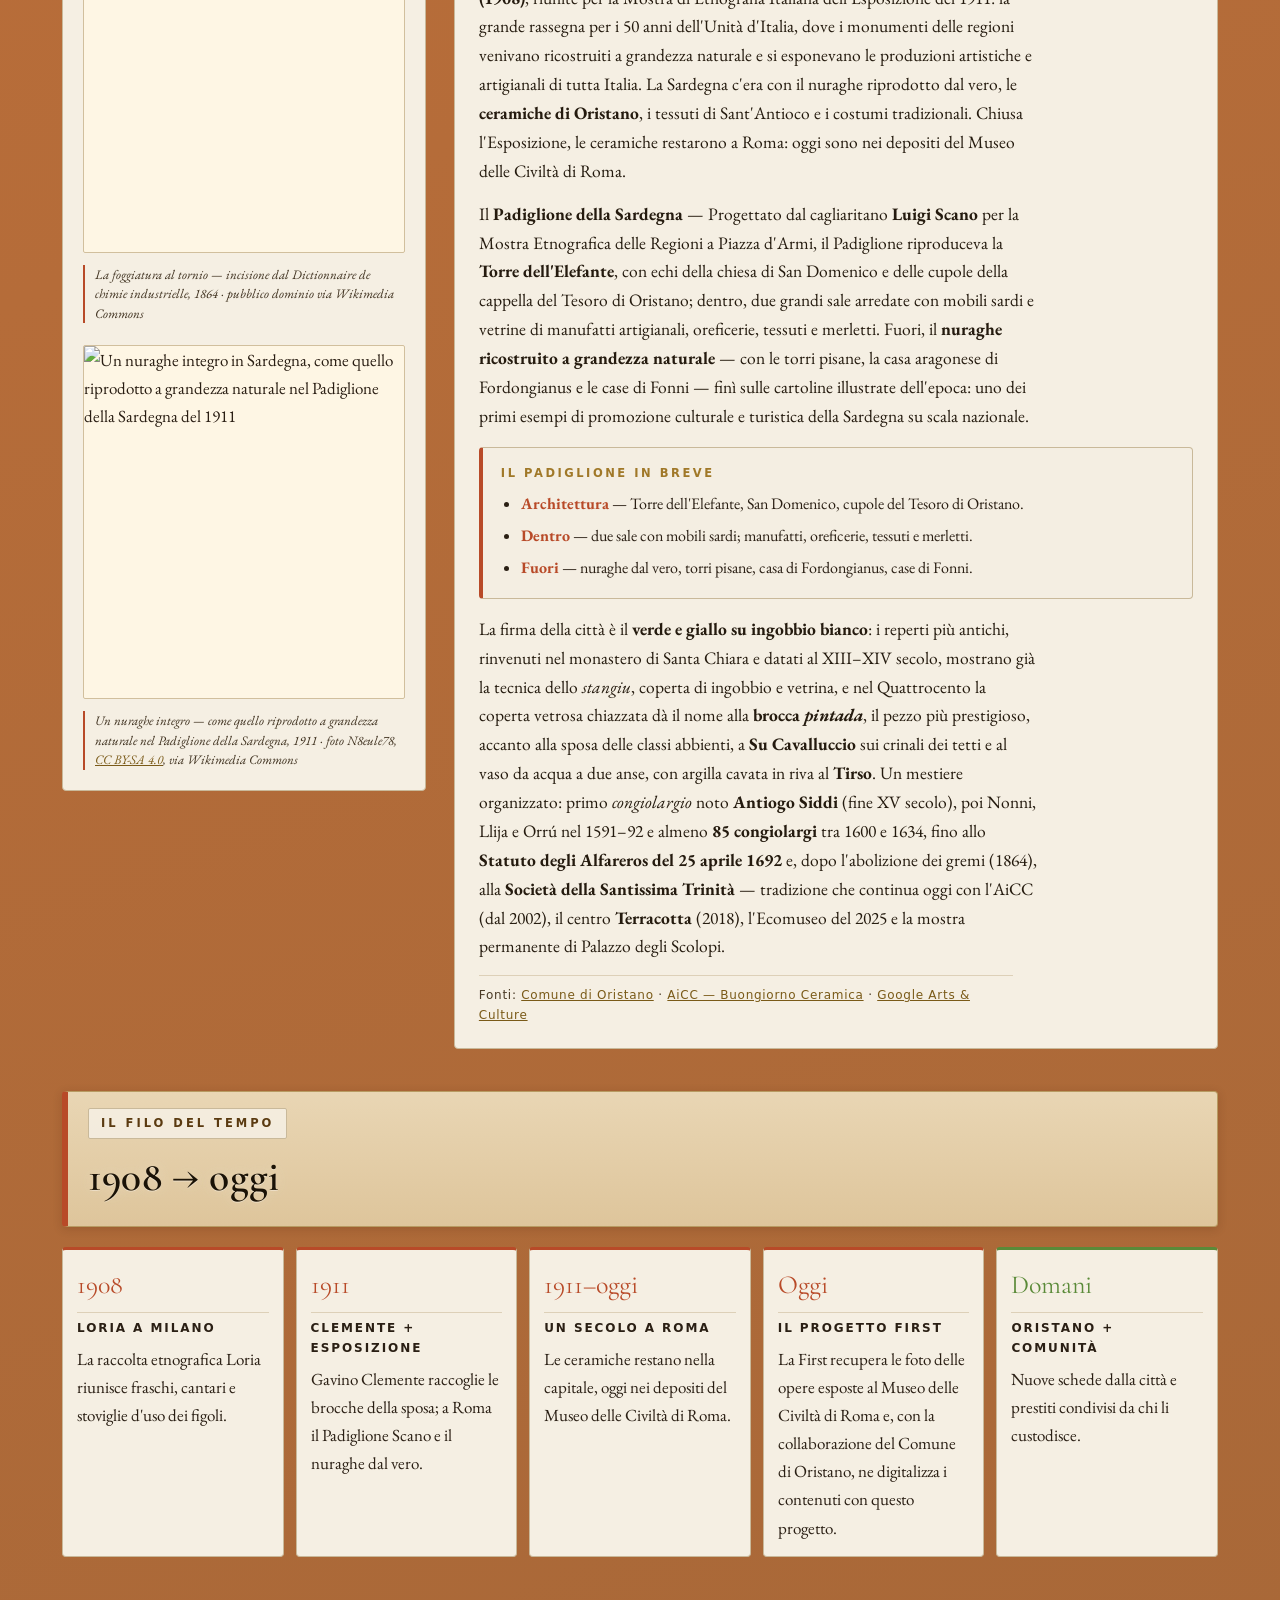
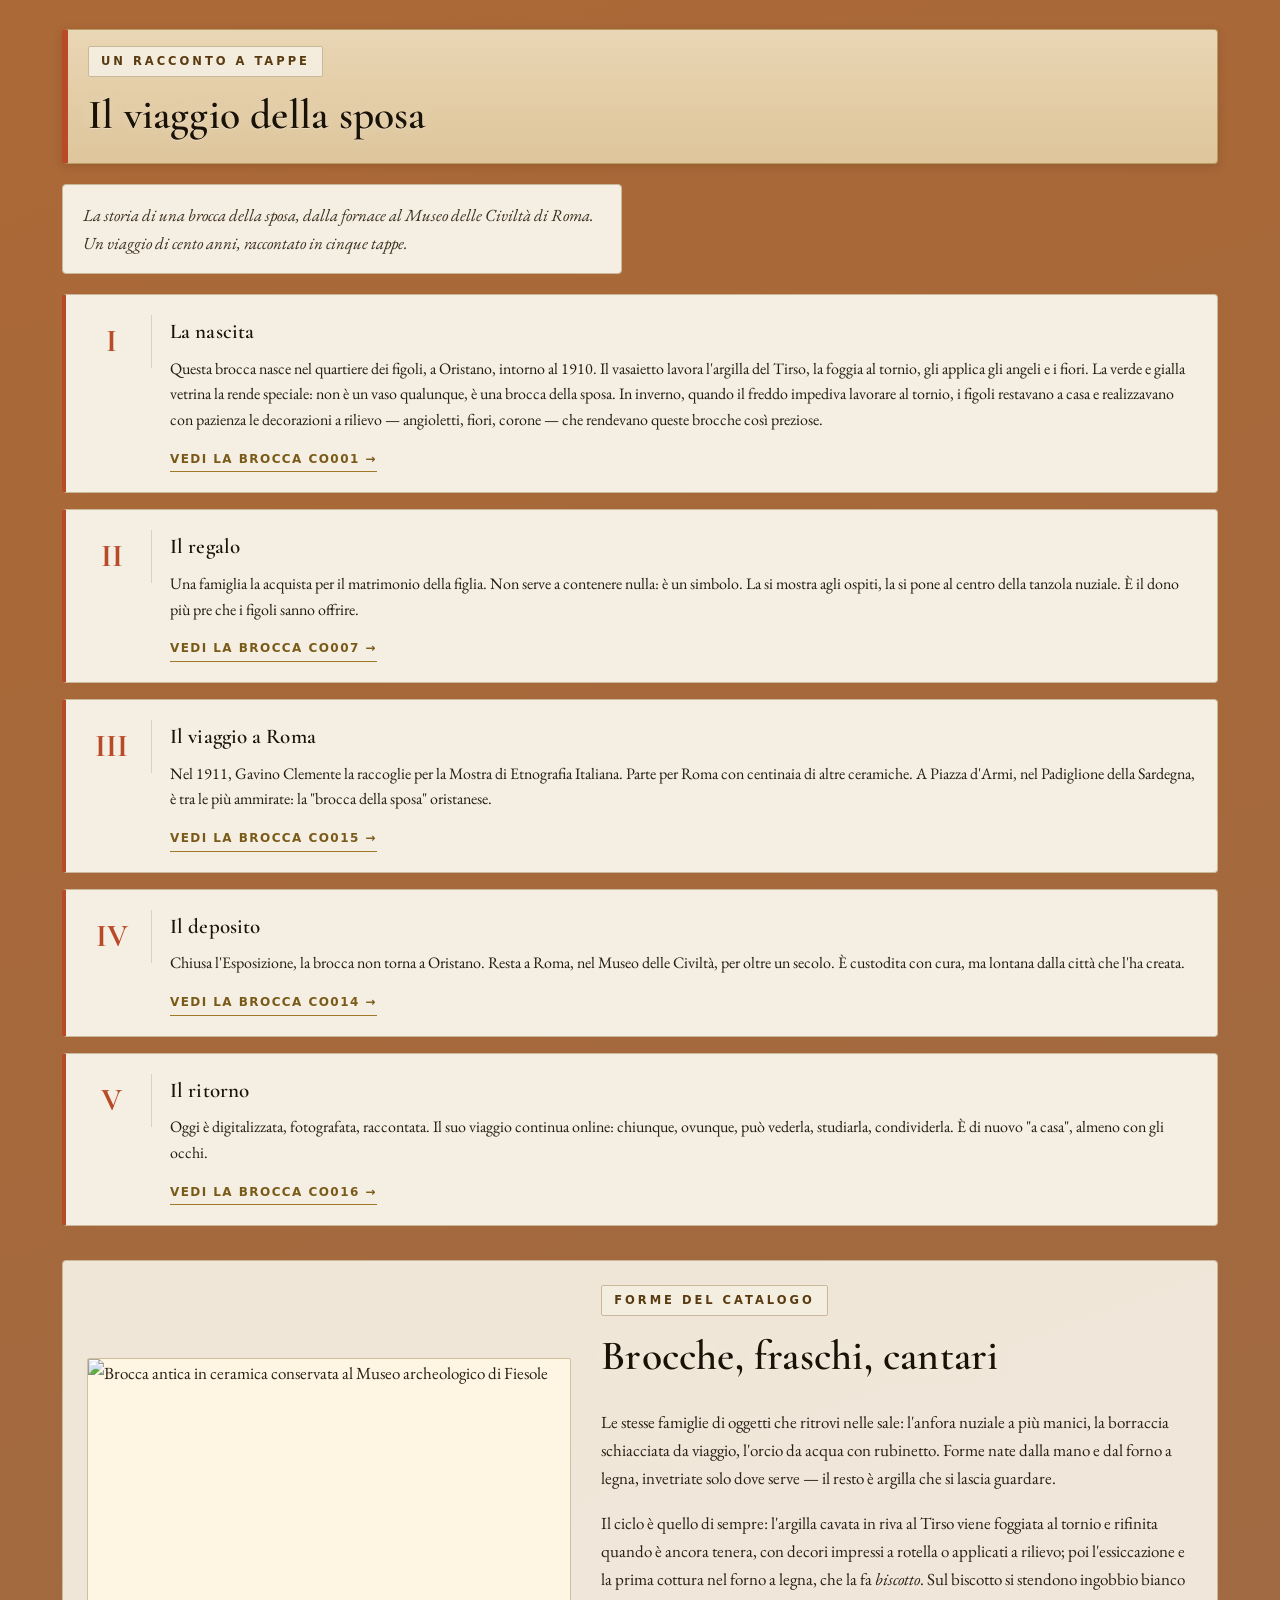
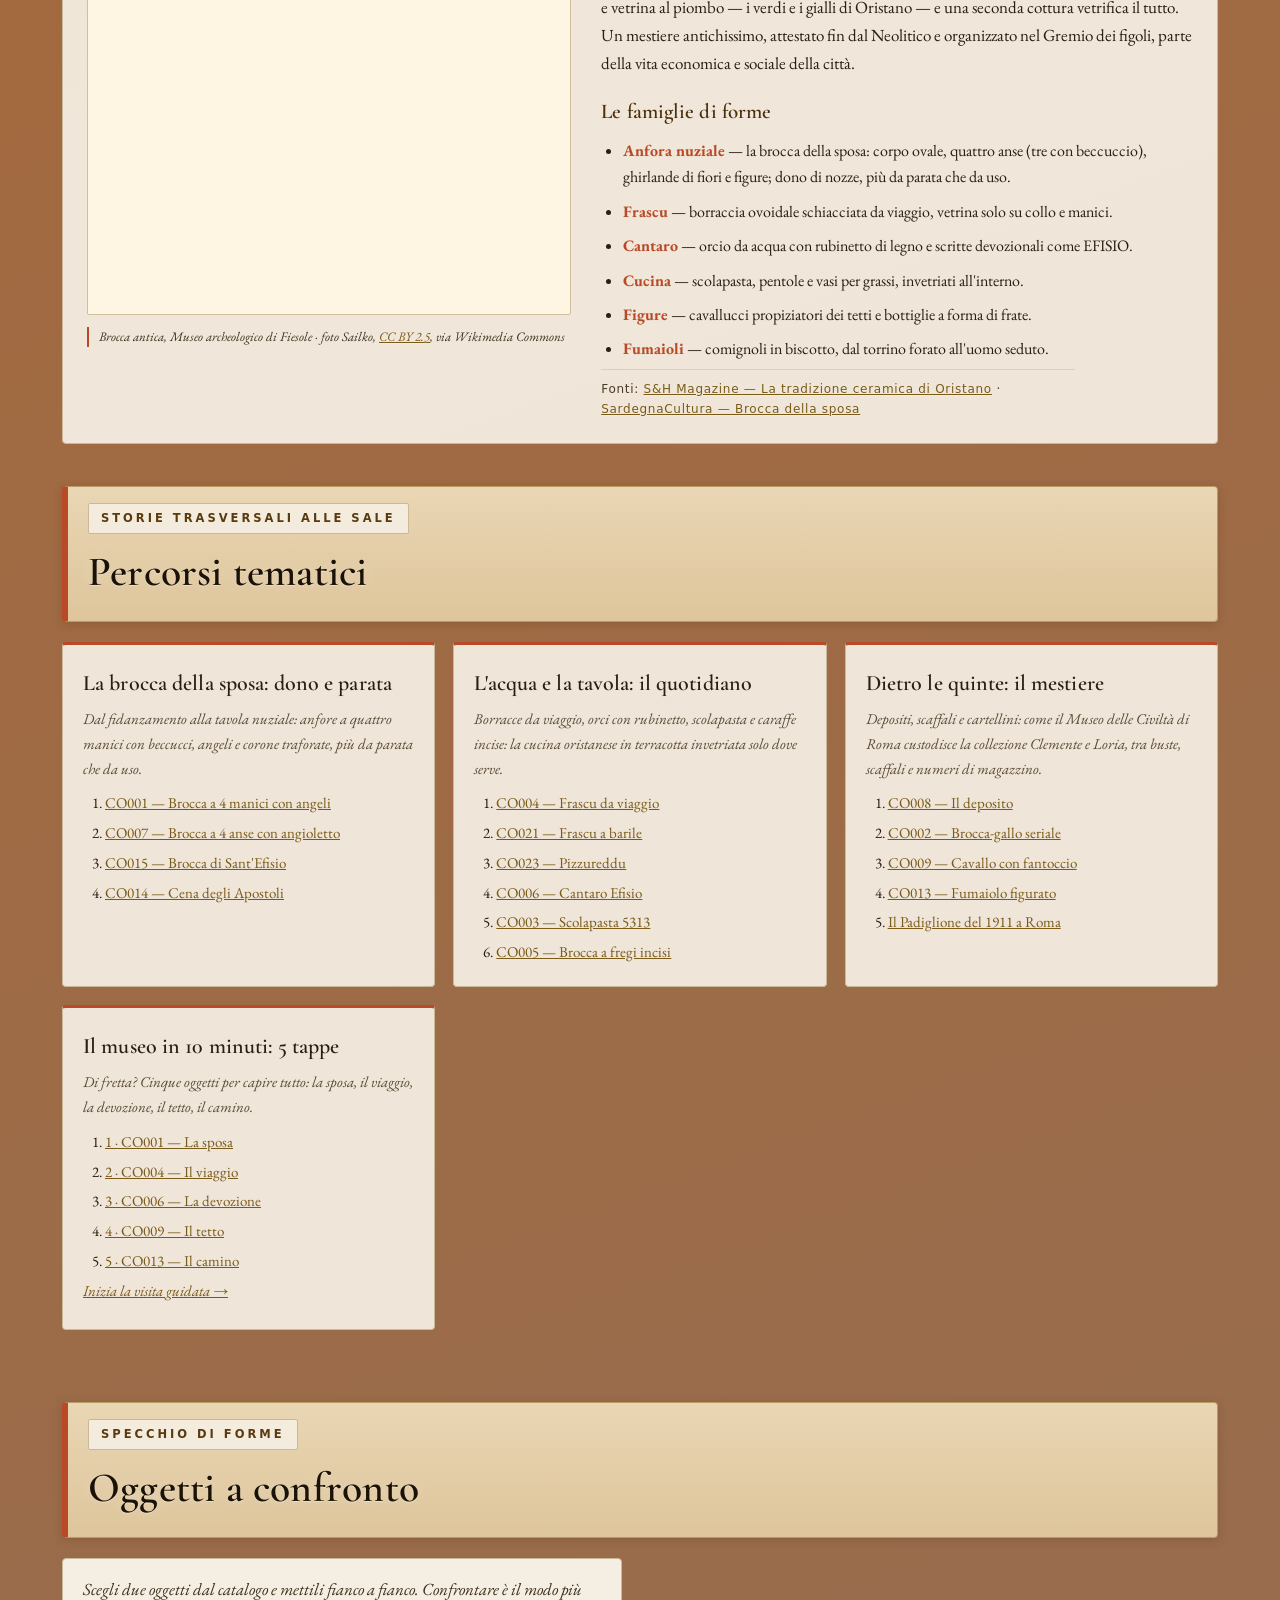
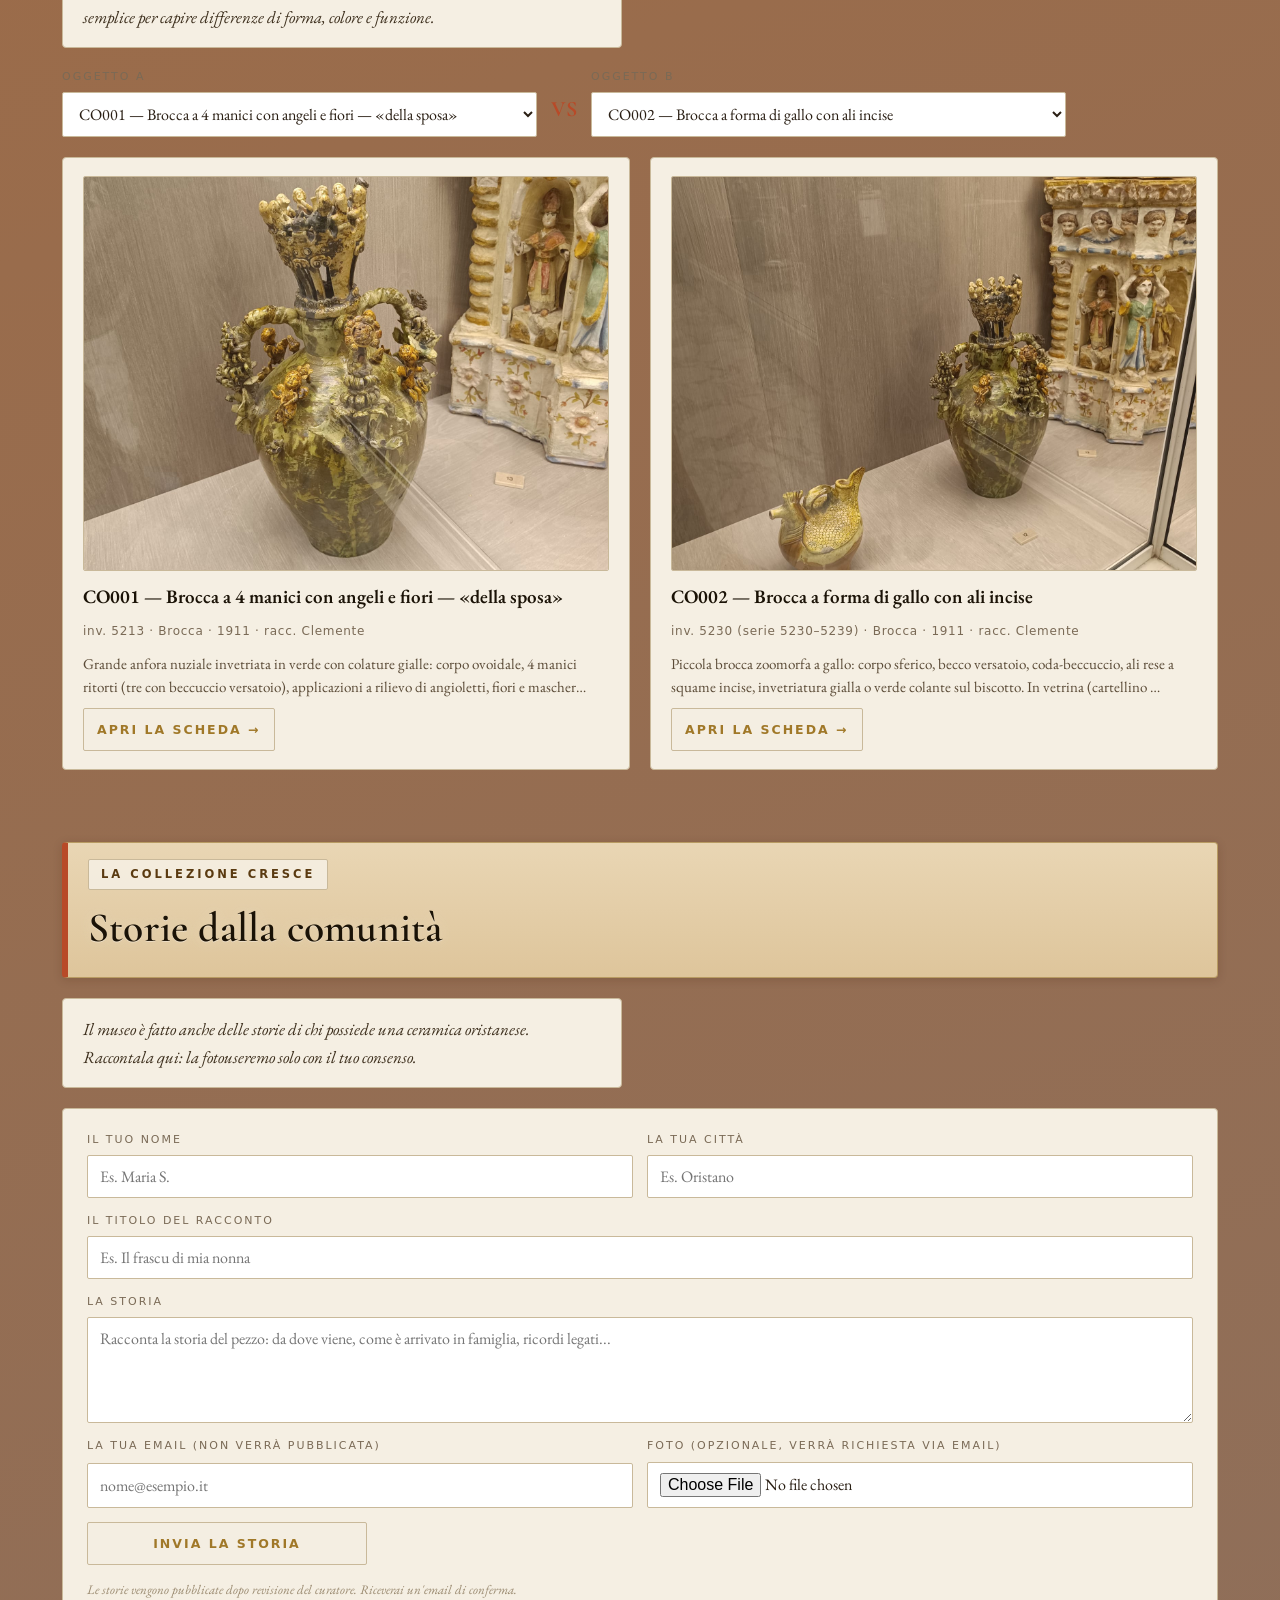
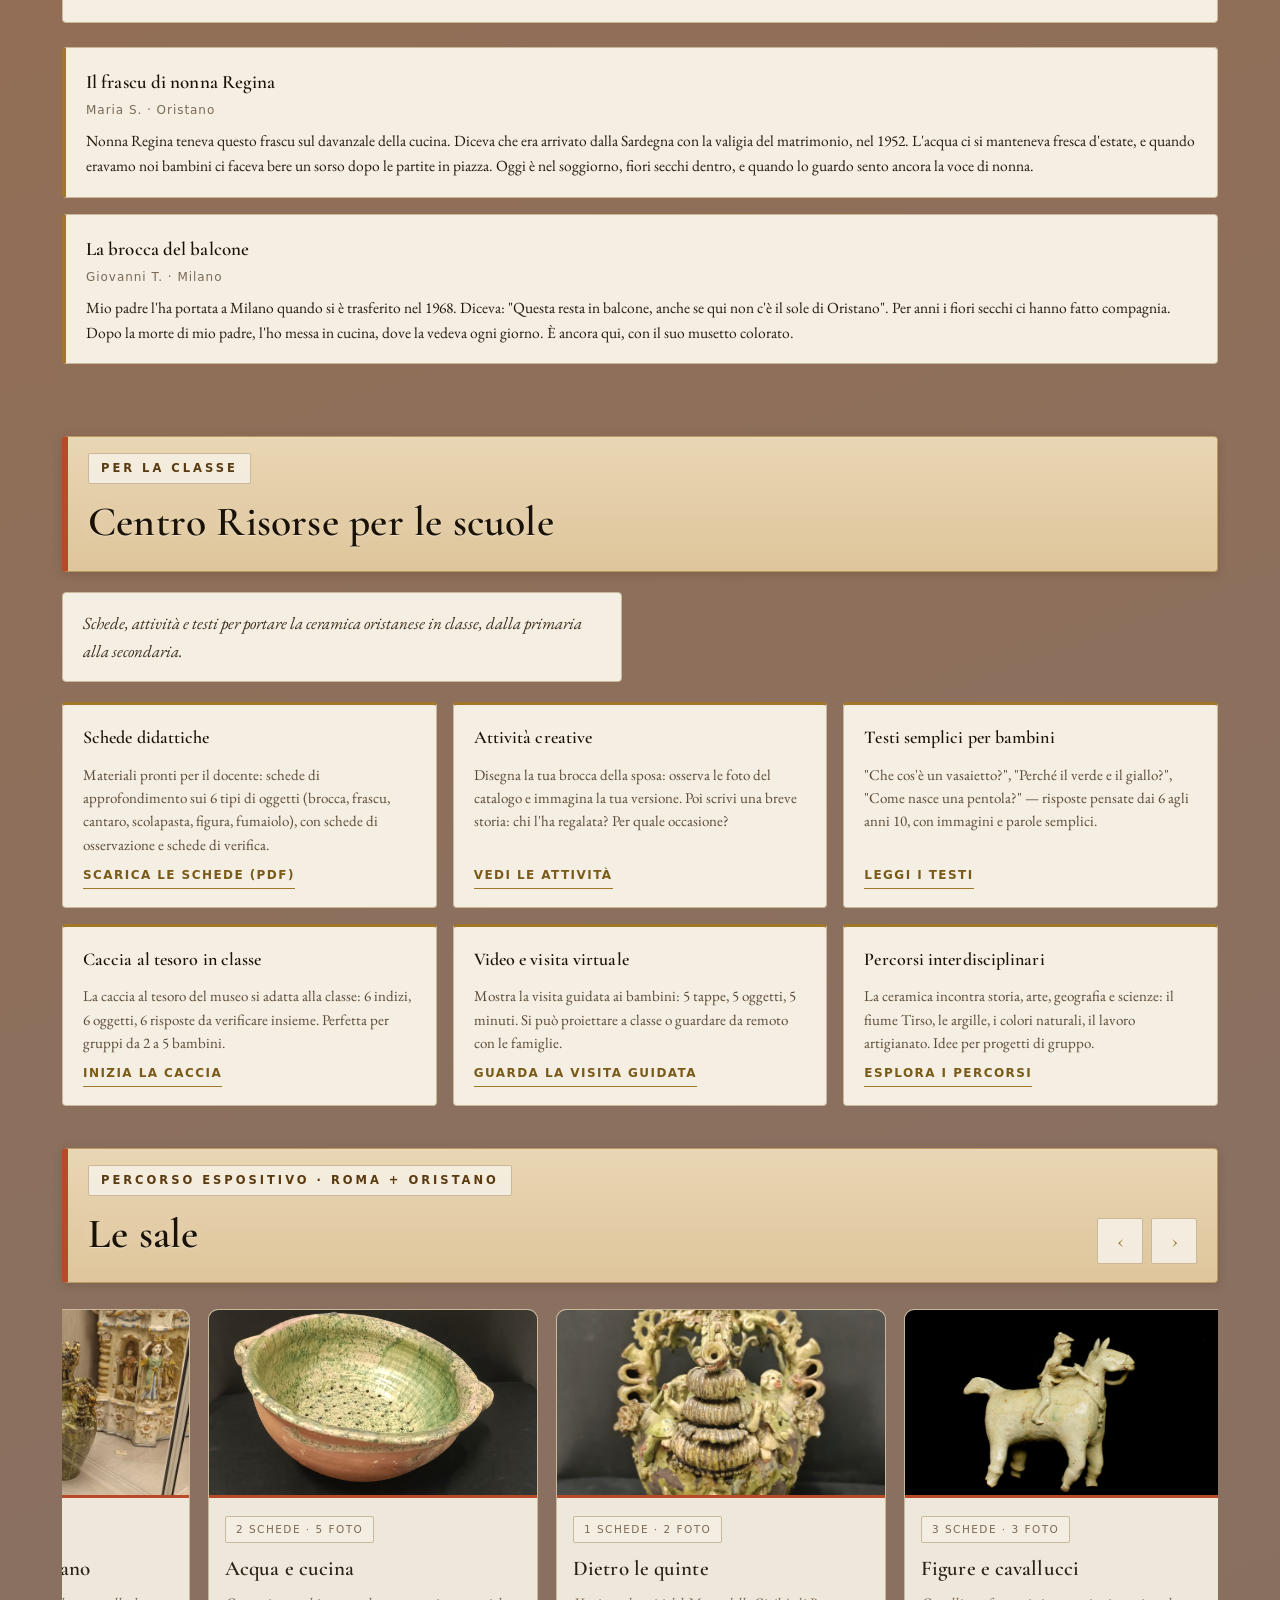
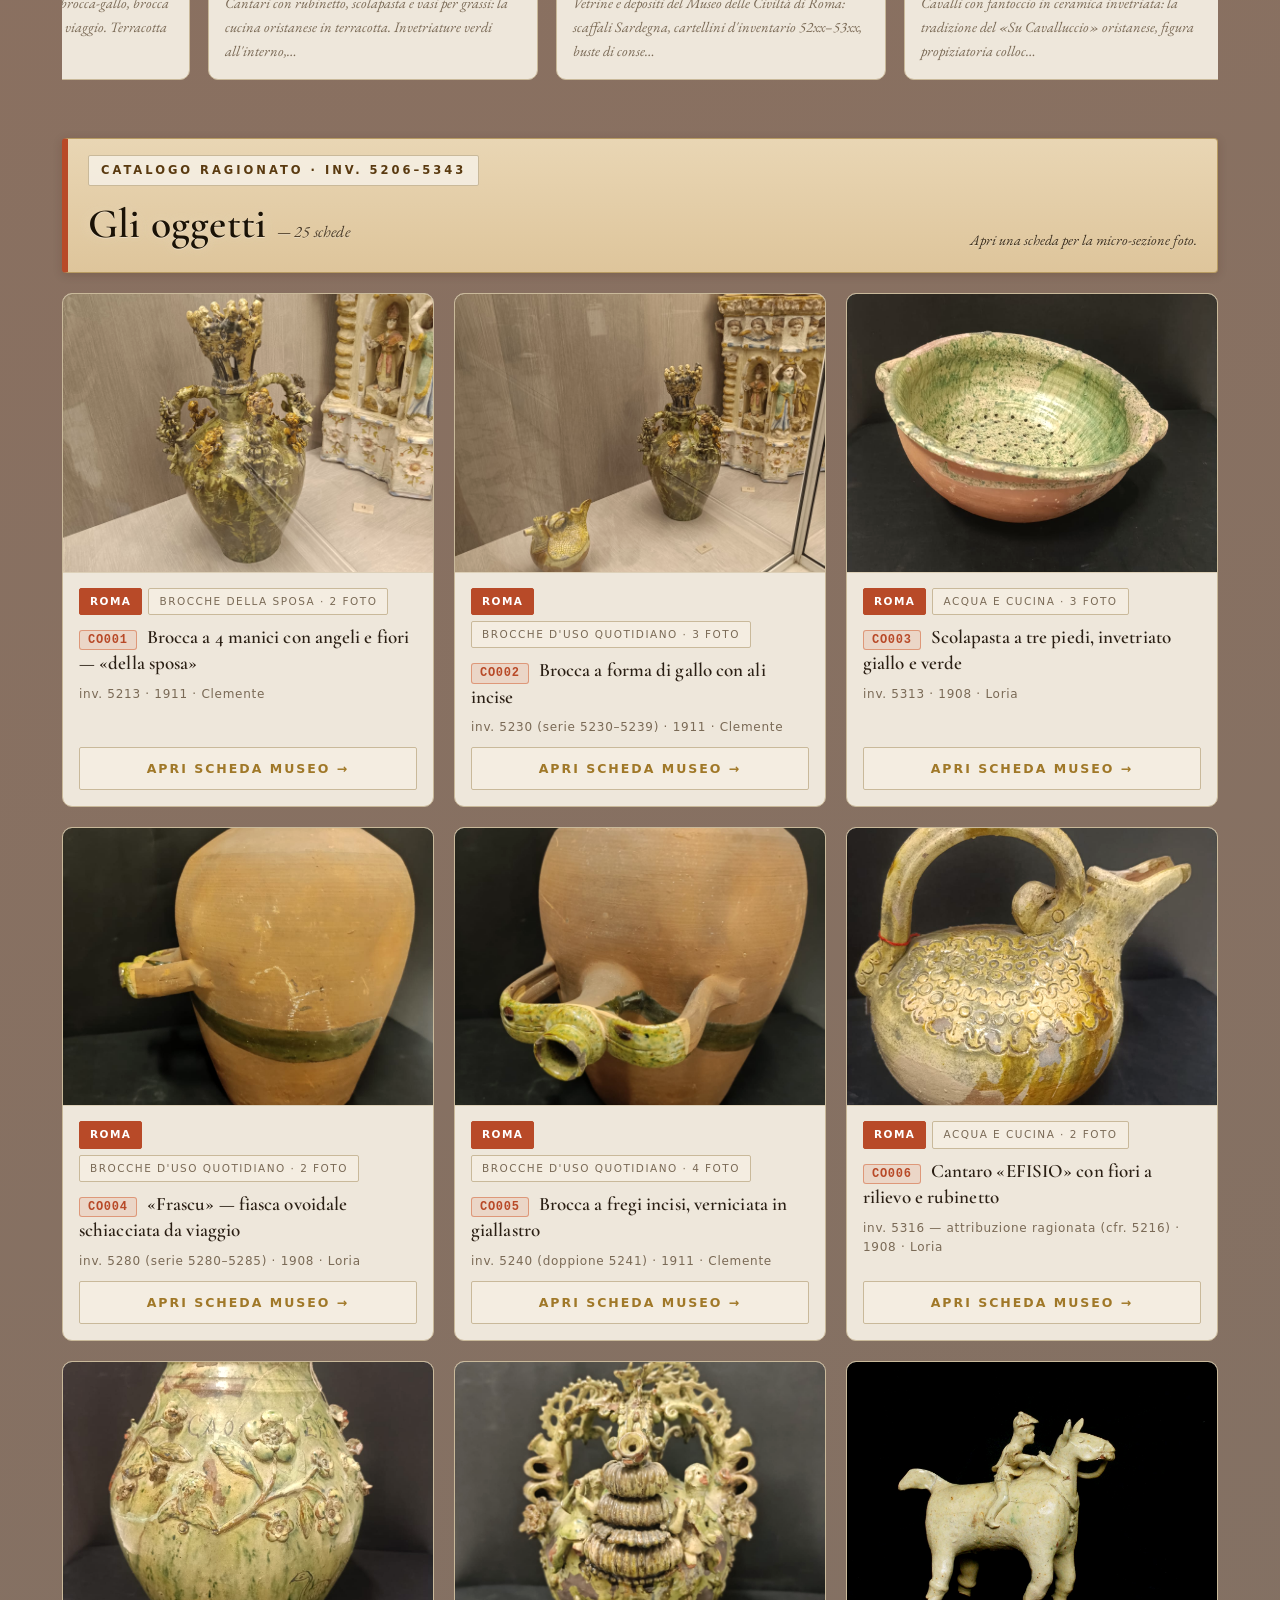
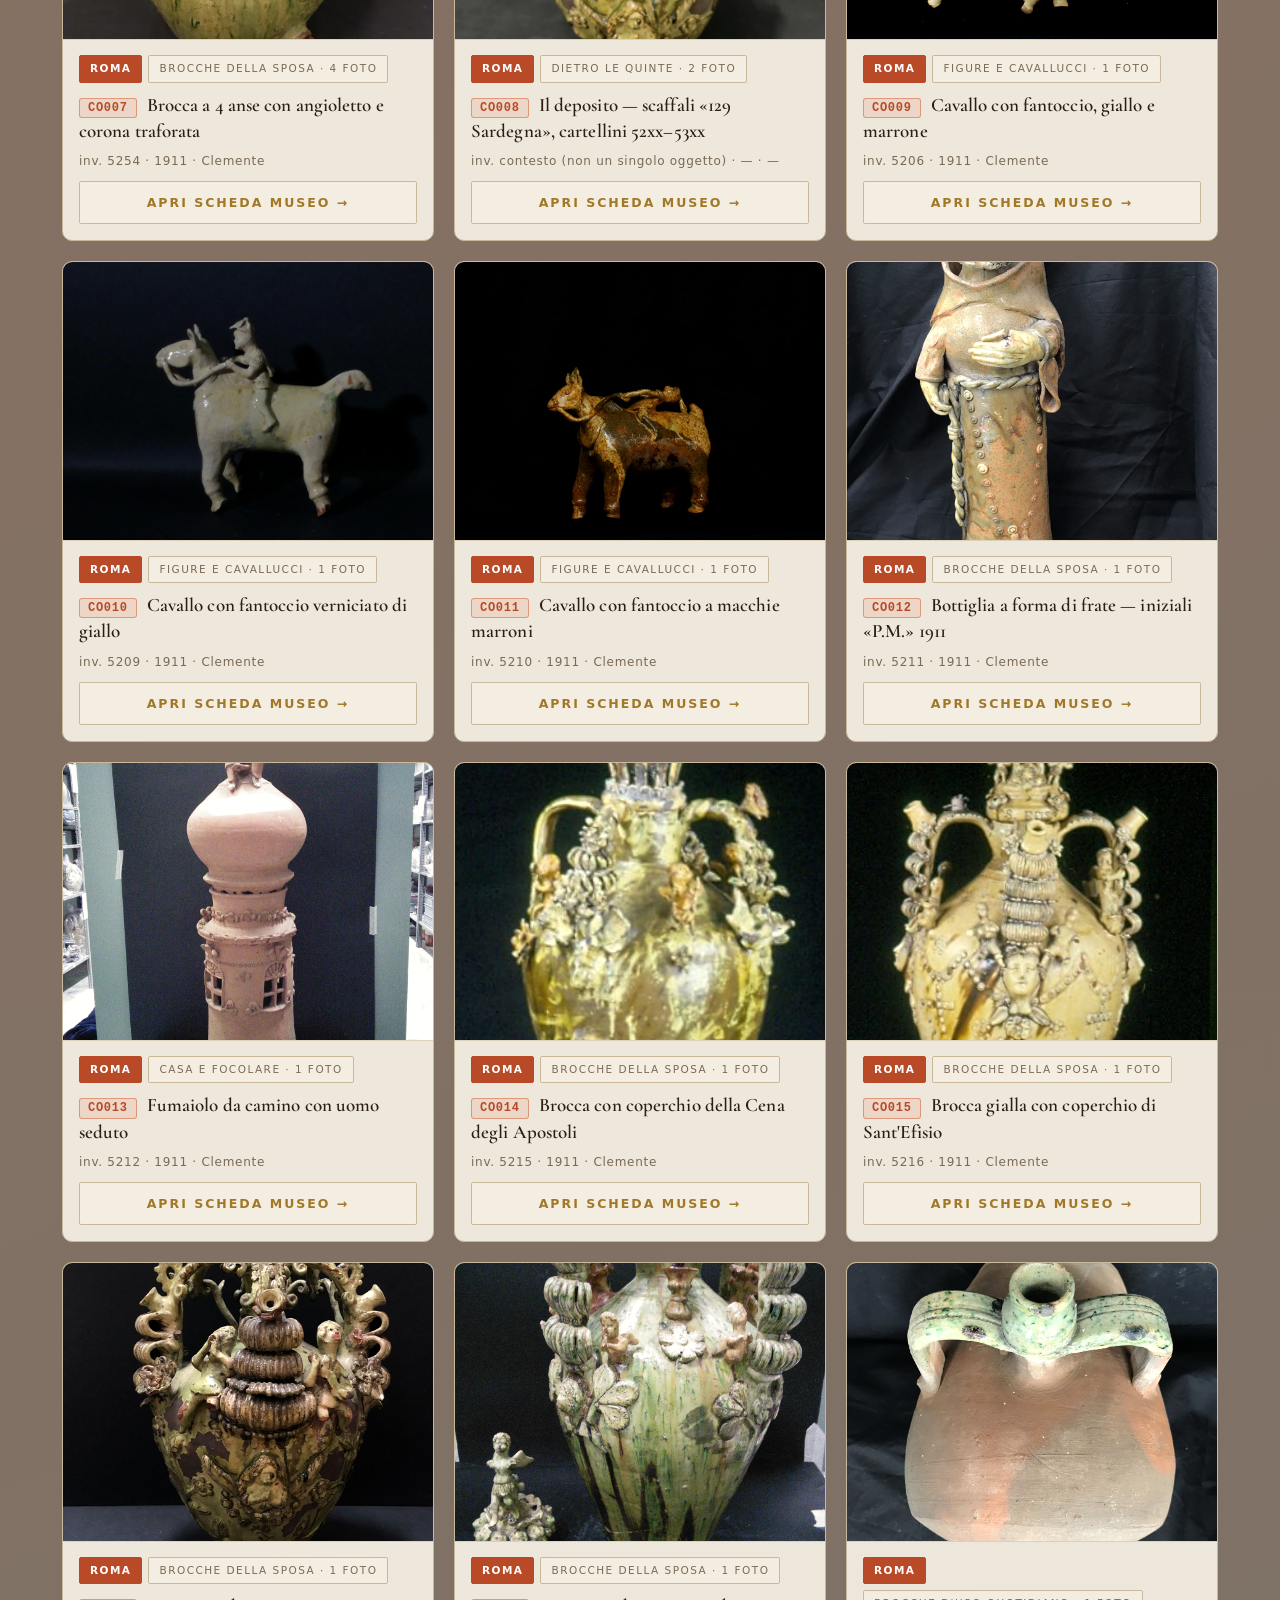
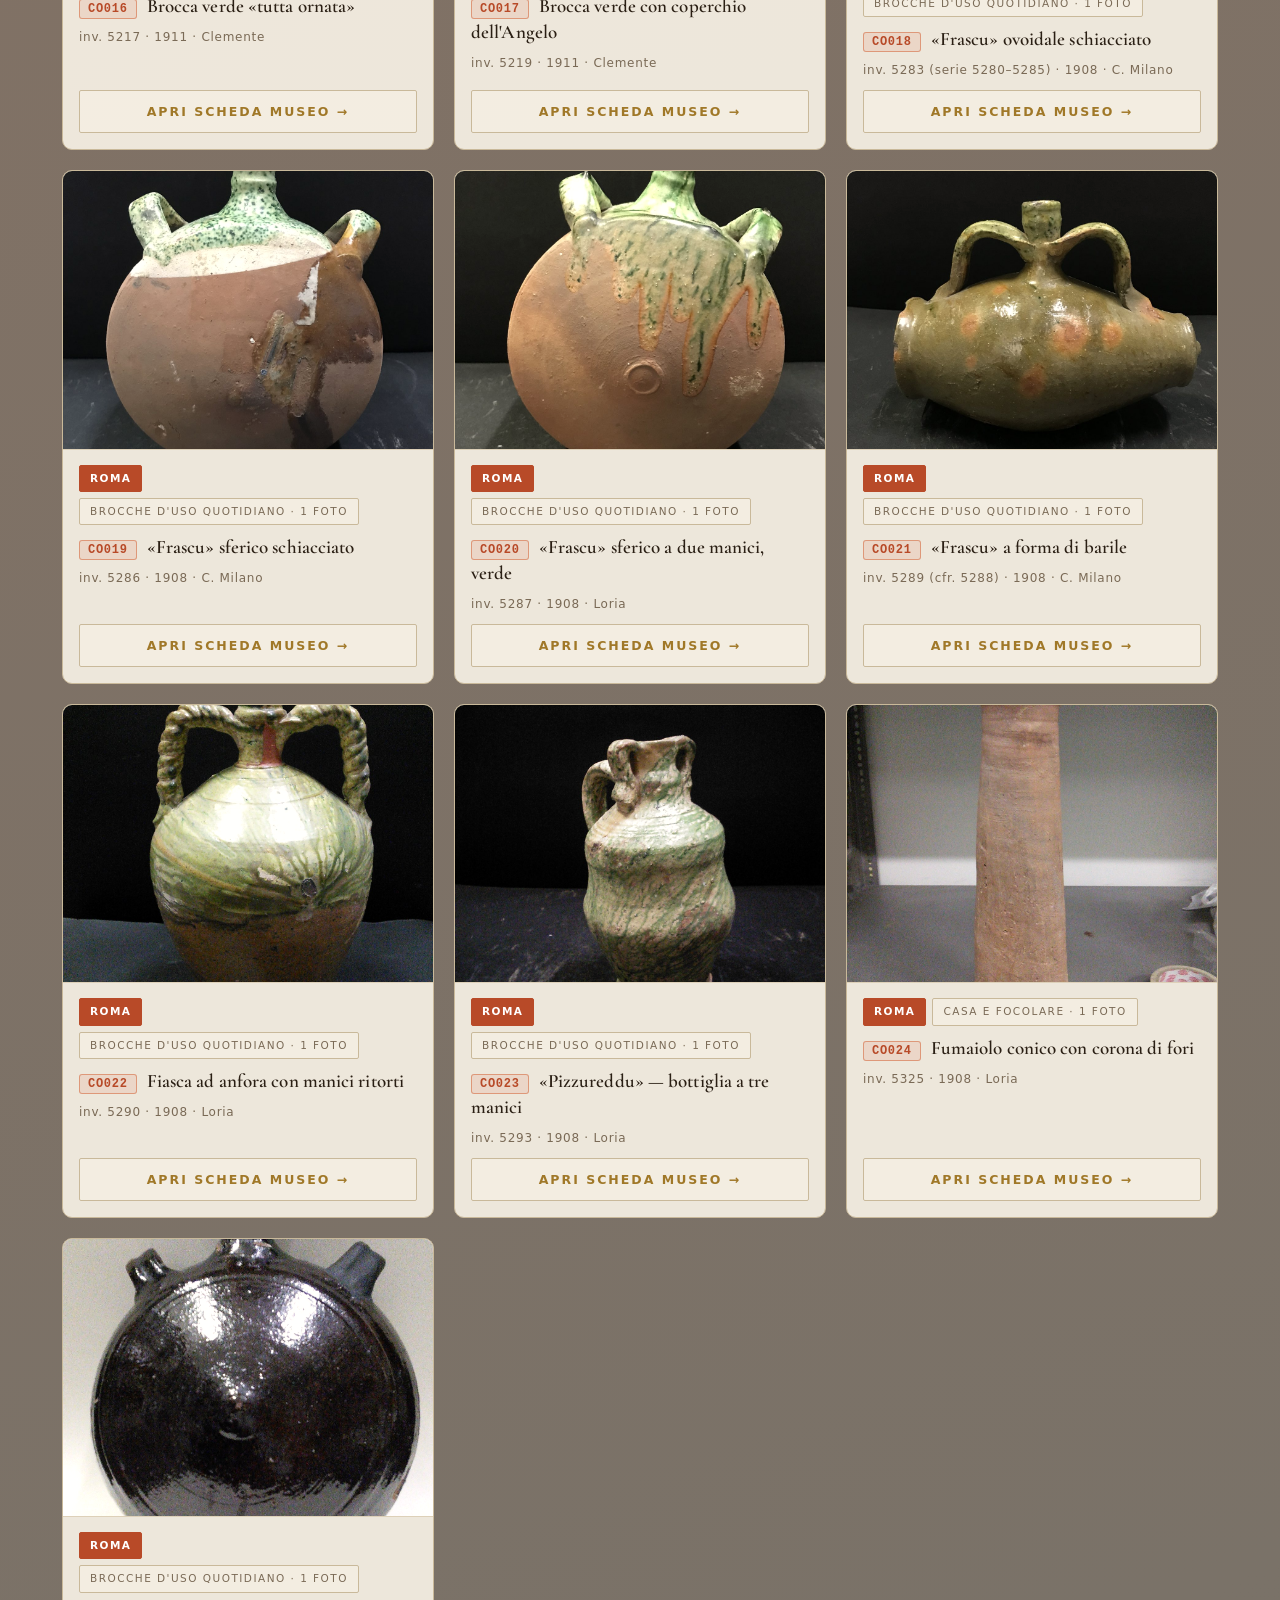
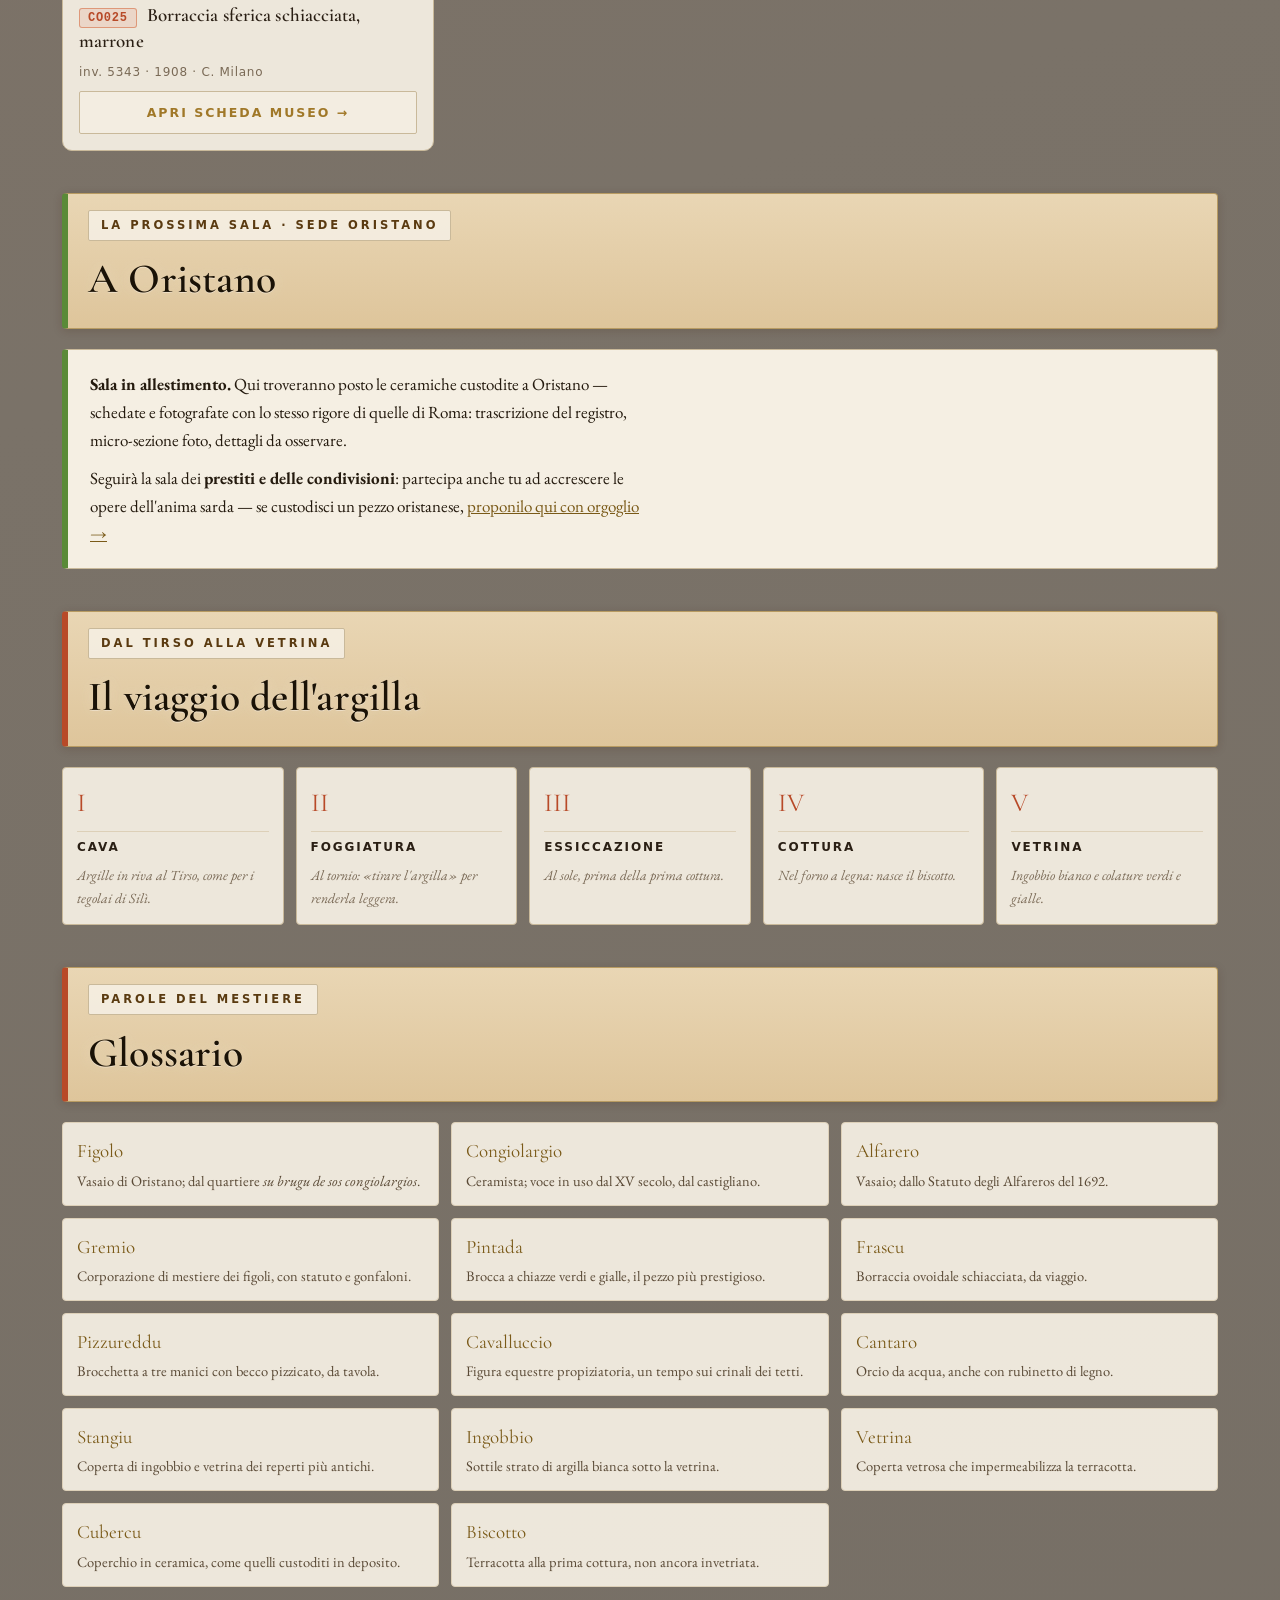
==== commit 518ea536: "feat: arricchimento contenuti da fonti online (figoli d'inverno, cantarella, nuove fonti biblio)" ====
--- a/index.html
+++ b/index.html
@@ -219,7 +219,7 @@
       <div class="tappa-num">I</div>
       <div class="tappa-content">
         <h3>La nascita</h3>
-        <p>Questa brocca nasce nel quartiere dei figoli, a Oristano, intorno al 1910. Il vasaietto lavora l'argilla del tirso, la foggia al tornio, gli applica gli angeli e i fiori. La verde e gialla vetrina la rende speciale: non è un vaso qualunque, è una brocca della sposa.</p>
+        <p>Questa brocca nasce nel quartiere dei figoli, a Oristano, intorno al 1910. Il vasaietto lavora l'argilla del Tirso, la foggia al tornio, gli applica gli angeli e i fiori. La verde e gialla vetrina la rende speciale: non è un vaso qualunque, è una brocca della sposa. In inverno, quando il freddo impediva lavorare al tornio, i figoli restavano a casa e realizzavano con pazienza le decorazioni a rilievo — angioletti, fiori, corone — che rendevano queste brocche così preziose.</p>
         <a href="#scheda-brocca-4manici-angeli-5213" class="tappa-link">Vedi la brocca CO001 →</a>
       </div>
     </li>
@@ -646,6 +646,9 @@
         <li><a href="https://www.antiquariumarborense.it/" target="_blank" rel="noopener">Antiquarium Arborense — Museo Giuseppe Pau</a></li>
         <li><a href="https://www.sardegnaturismo.it/it/esplora/antiquarium-arborense" target="_blank" rel="noopener">SardegnaTurismo — Antiquarium Arborense</a></li>
         <li><a href="https://it.wikipedia.org/wiki/Gavino_Clemente" target="_blank" rel="noopener">Wikipedia — Gavino Clemente e la raccolta etnografica</a></li>
+        <li><a href="https://www.sardegnasoprattutto.com/archives/2778" target="_blank" rel="noopener">Sardegna Soprattutto — La cantarella oristanese e lo Statuto degli Alfareros del 1692</a></li>
+        <li><a href="https://www.marecalmo.org/2019/02/07/figoli-oristano-arte-lavorazione-ceramica-storia/" target="_blank" rel="noopener">Mare Calmo — Figoli di Oristano: l'arte della lavorazione della ceramica</a></li>
+        <li><a href="https://www.margheritapilloni.it/blogs/notizie/oristano-citta-della-ceramica" target="_blank" rel="noopener">Margherita Pilloni — Oristano Città della Ceramica</a></li>
       </ul>
     </div>
   </div>
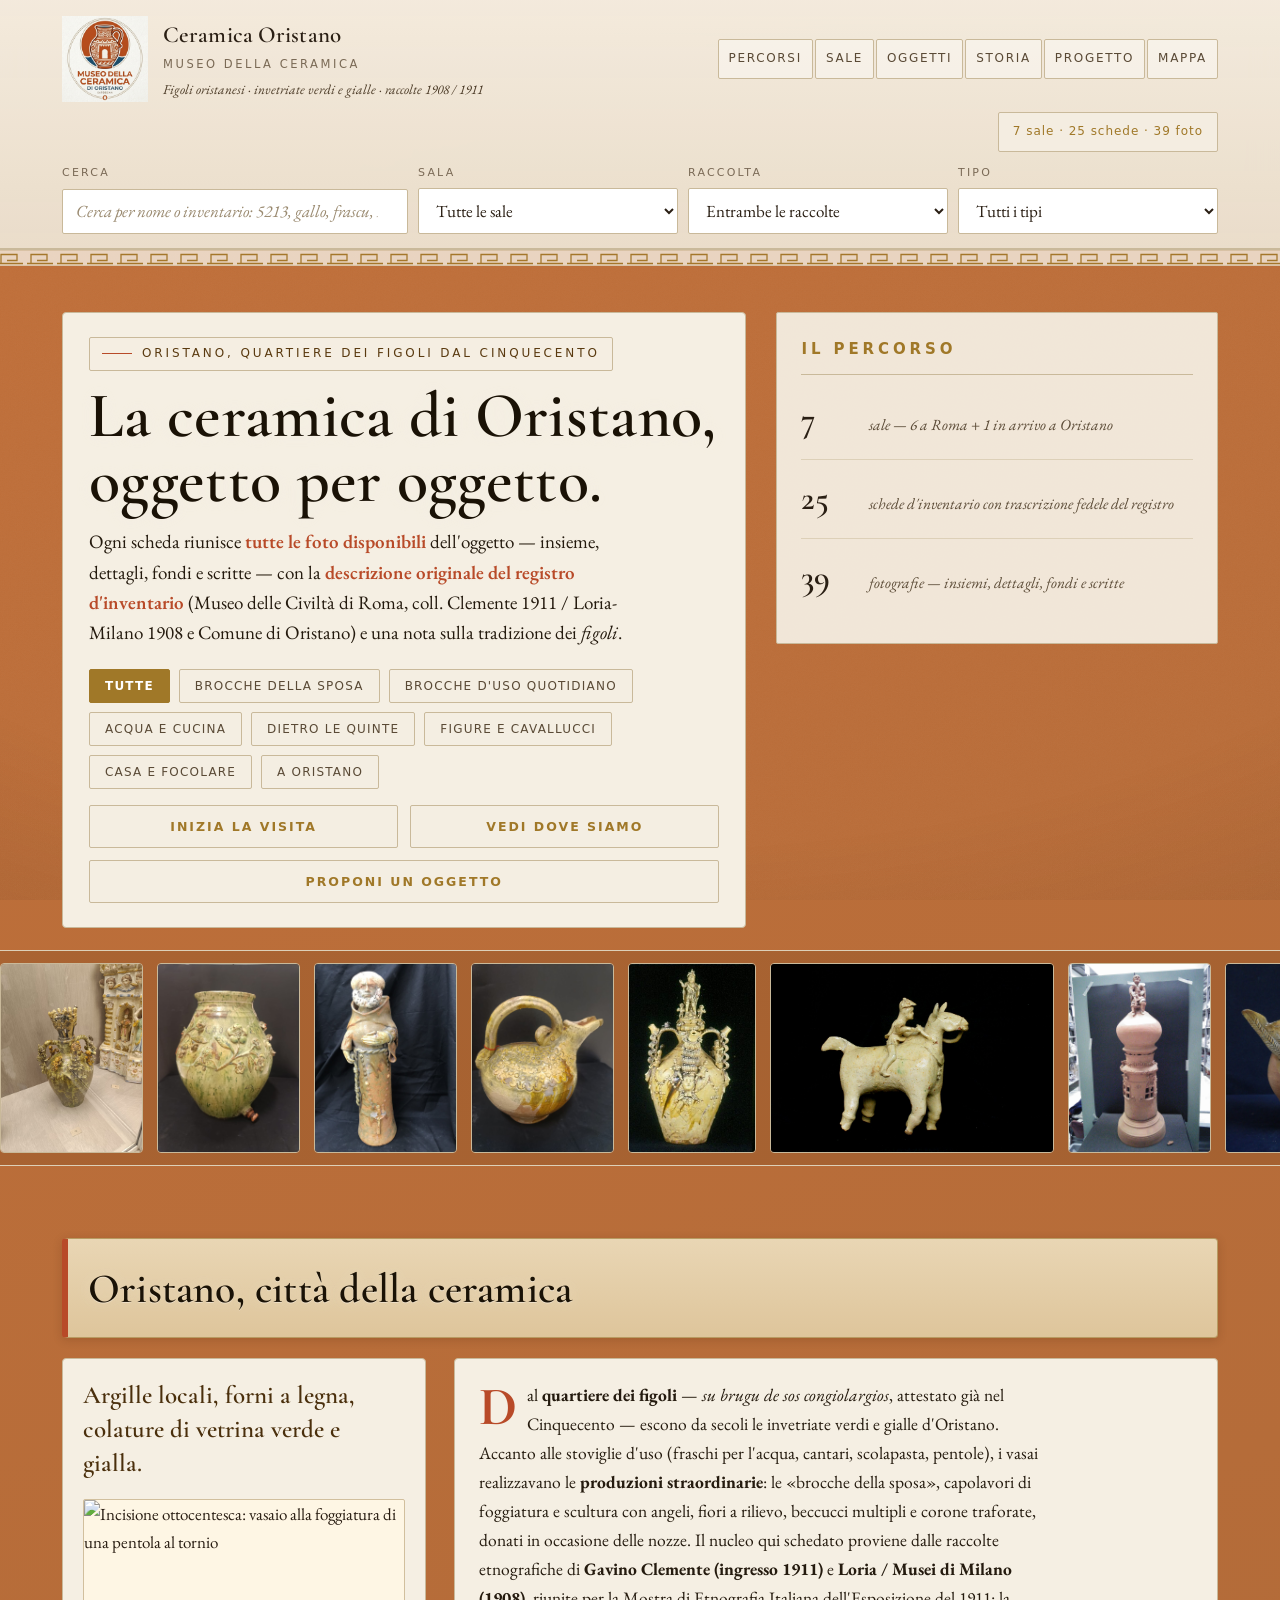
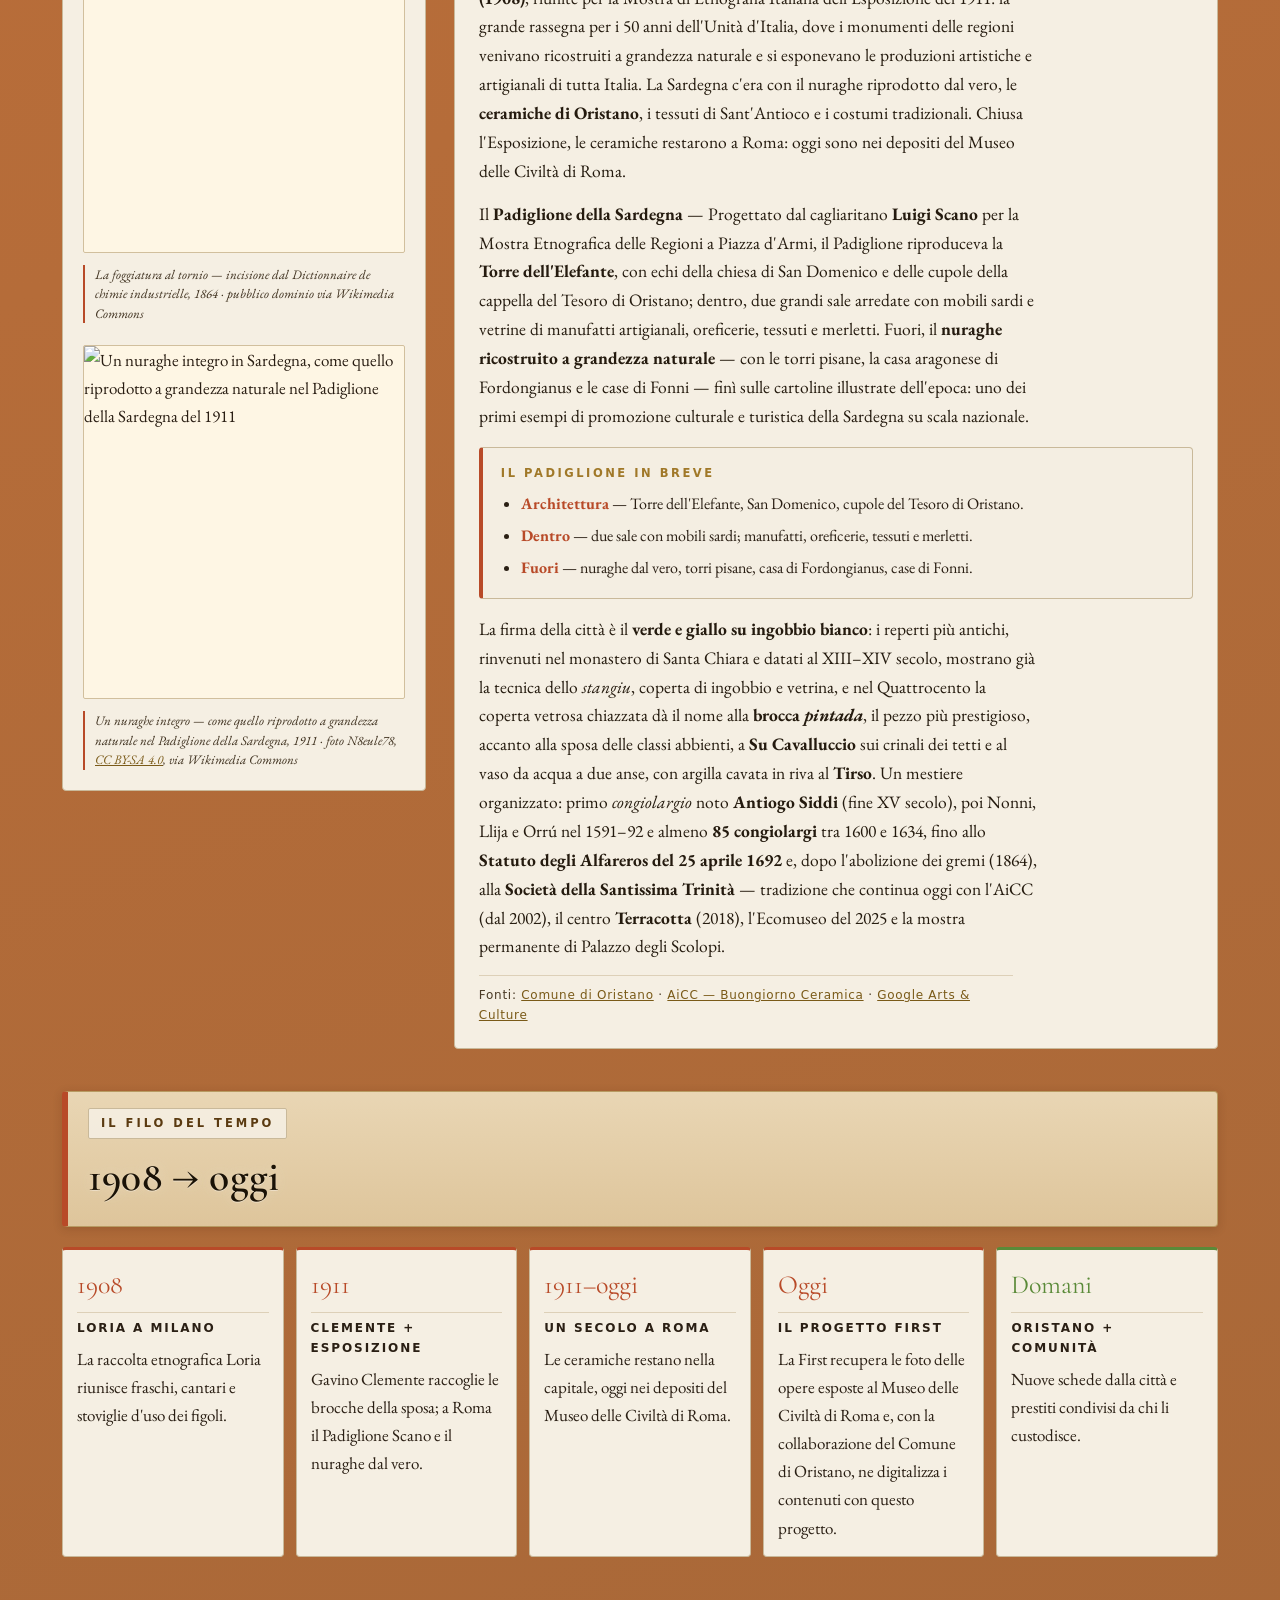
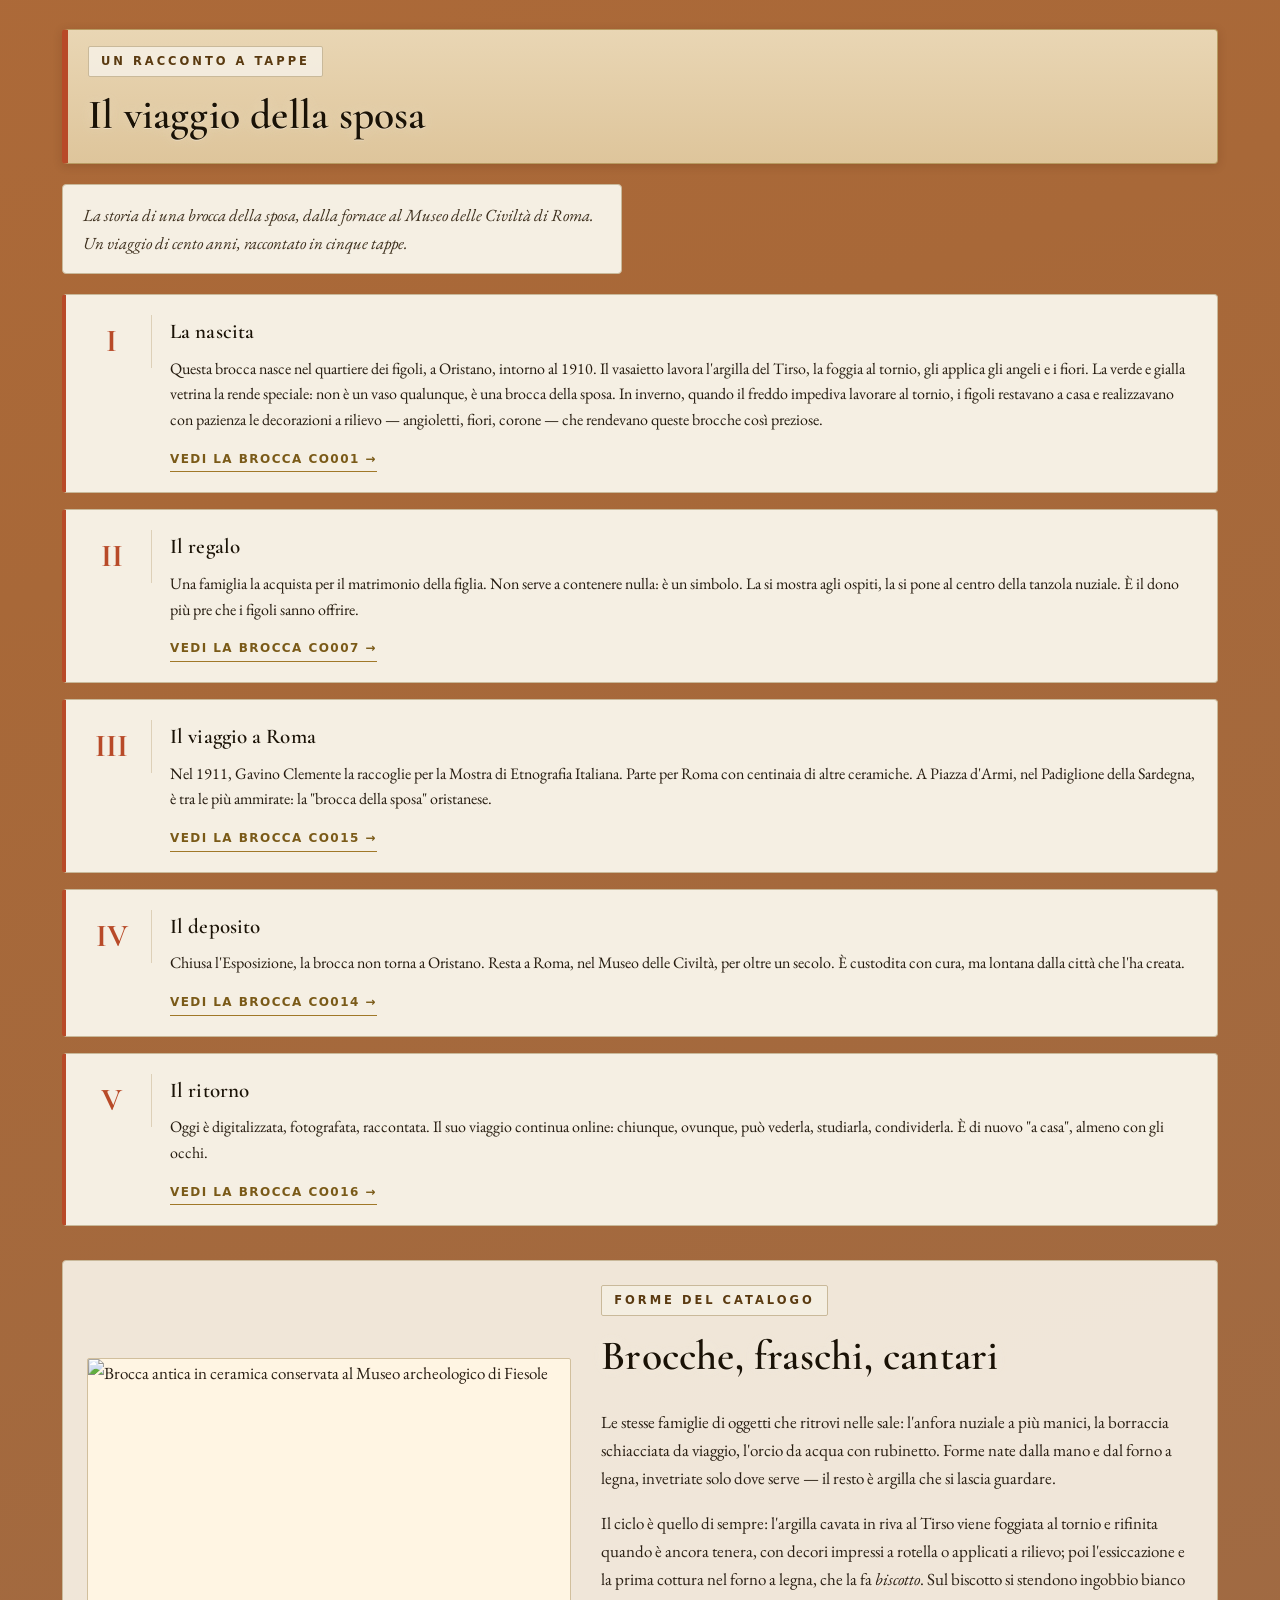
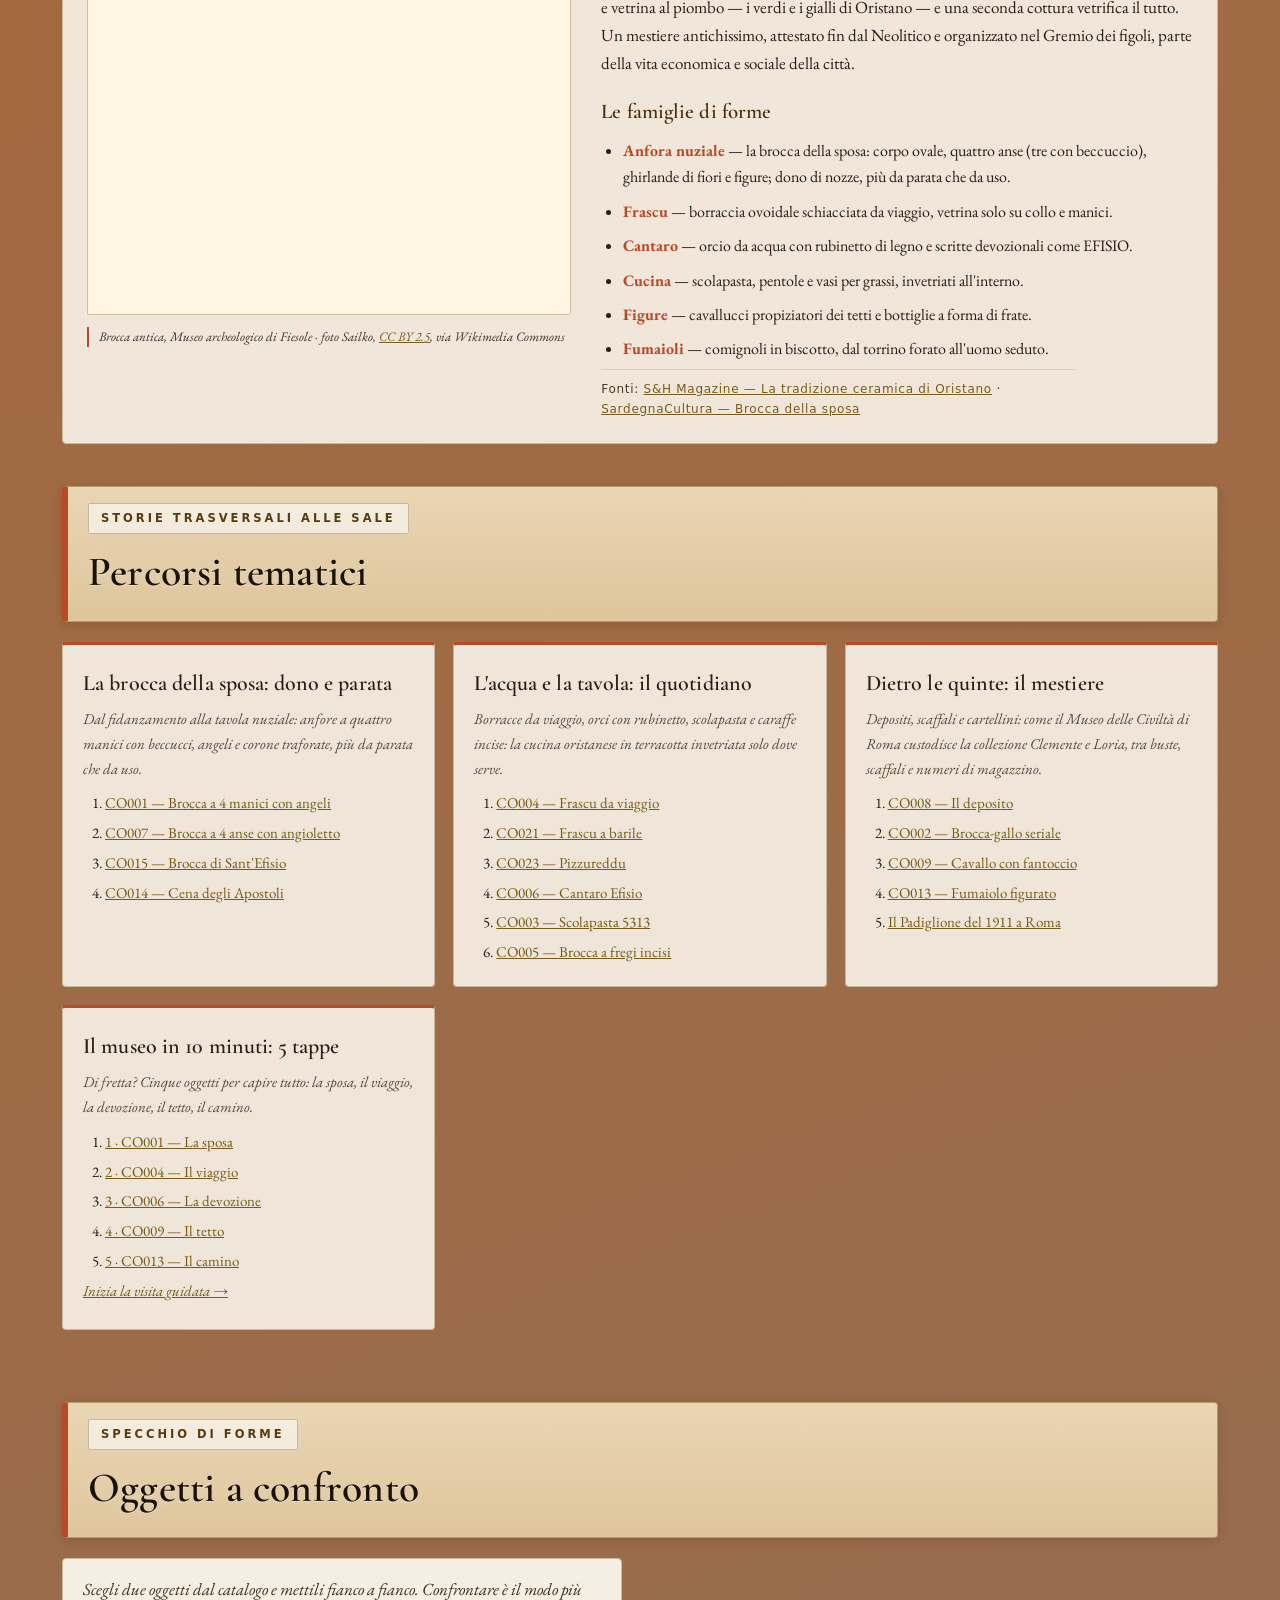
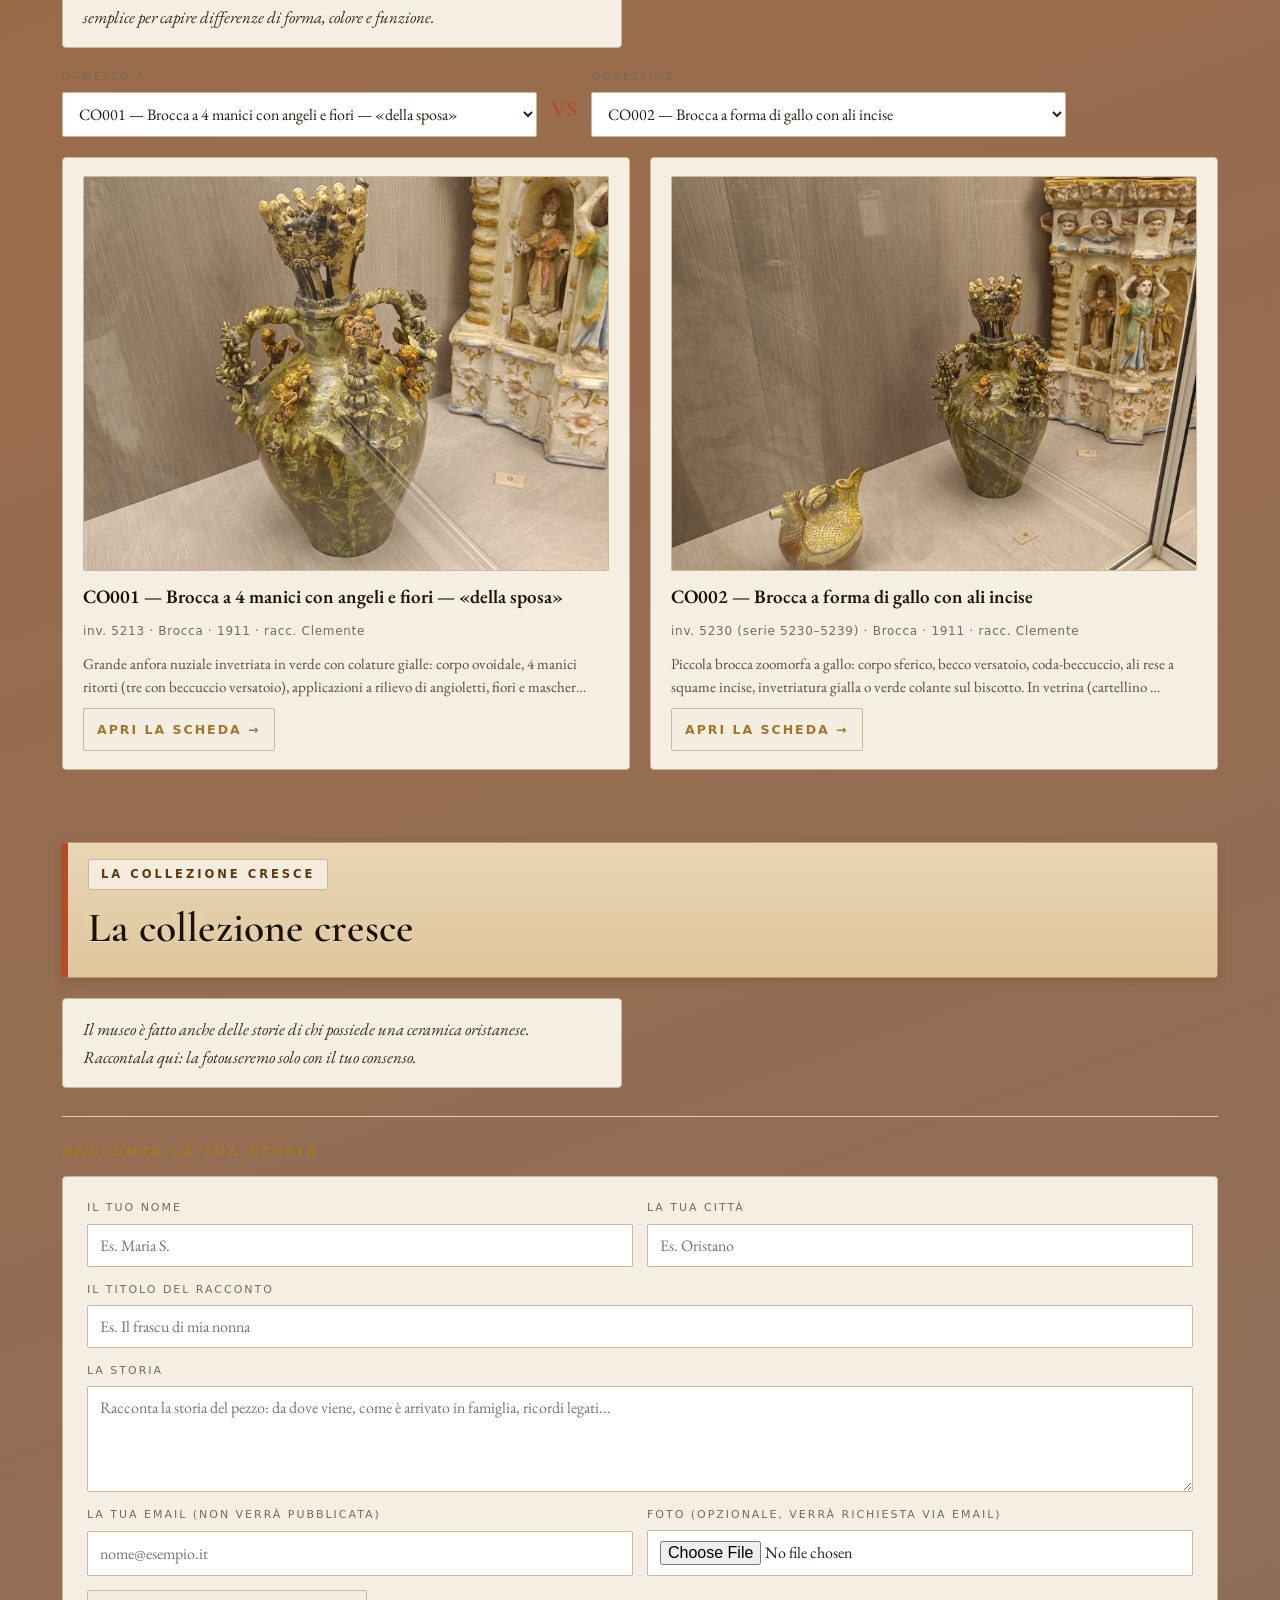
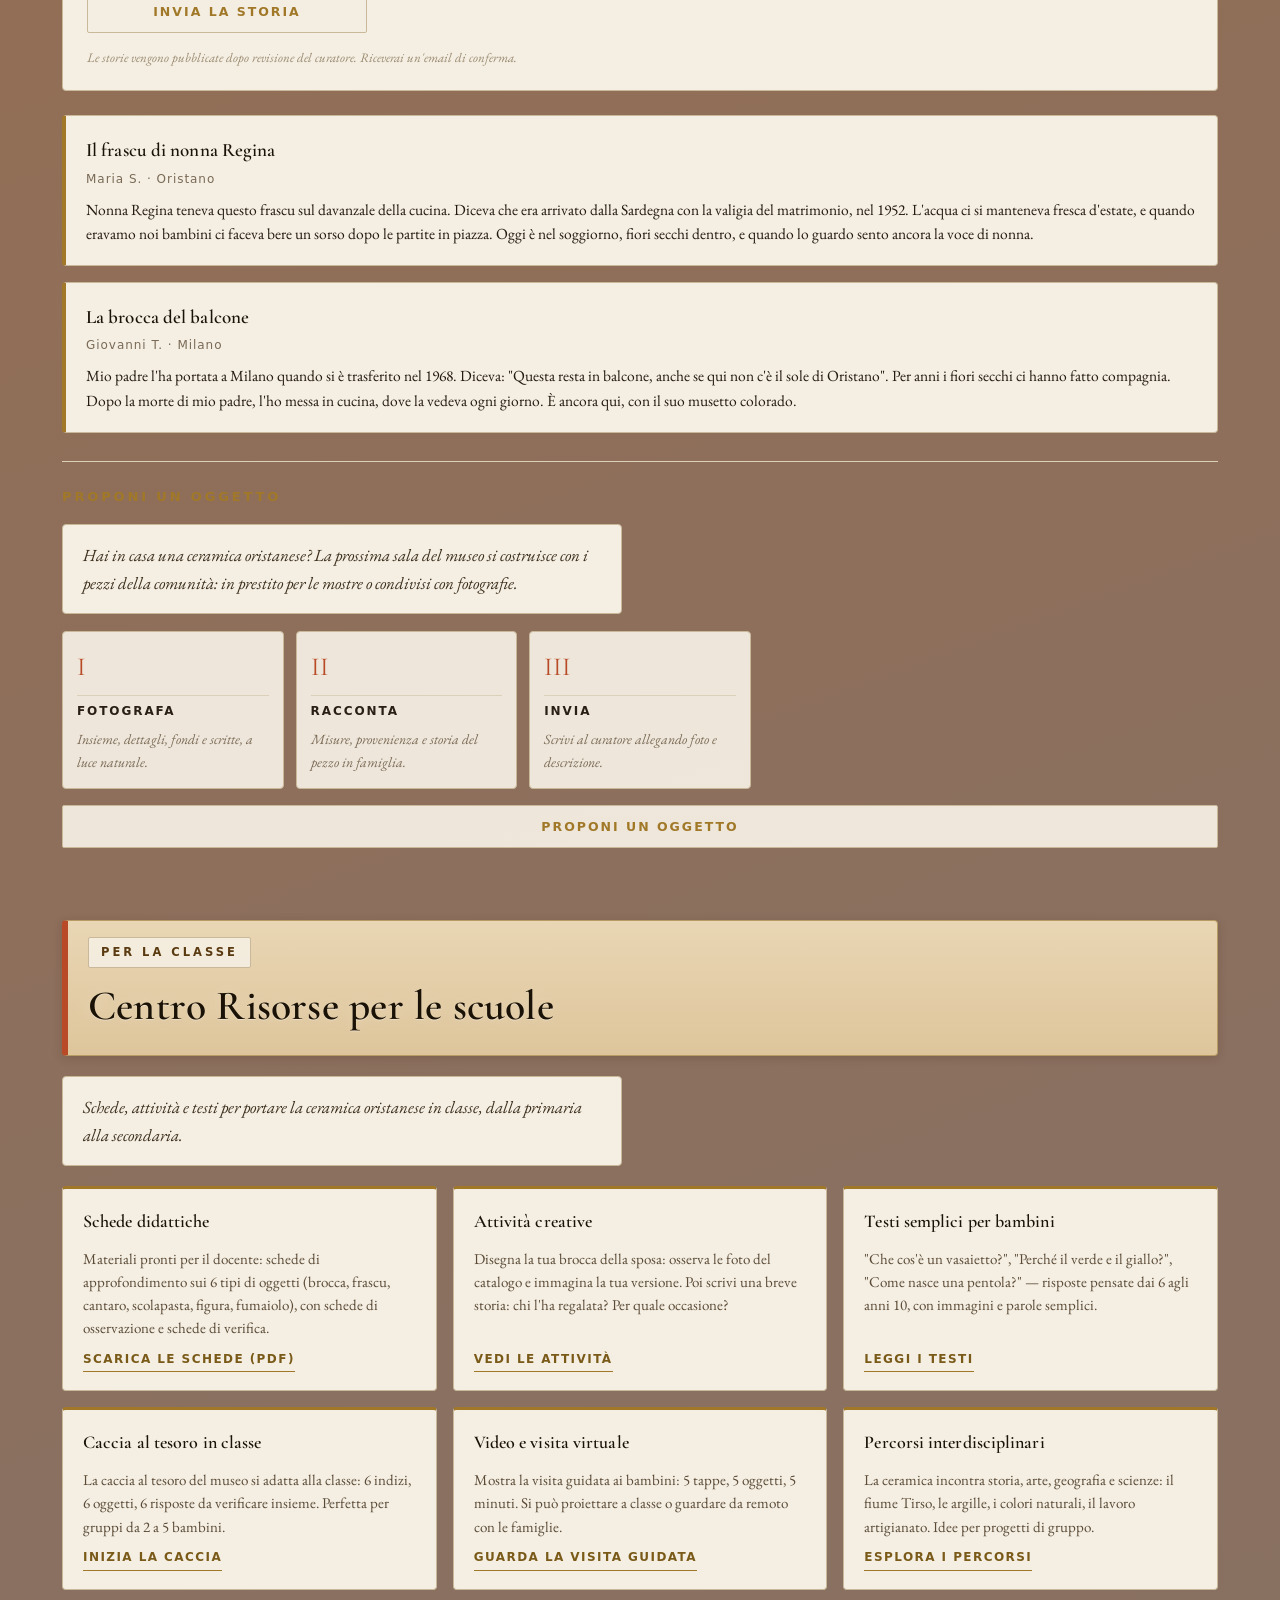
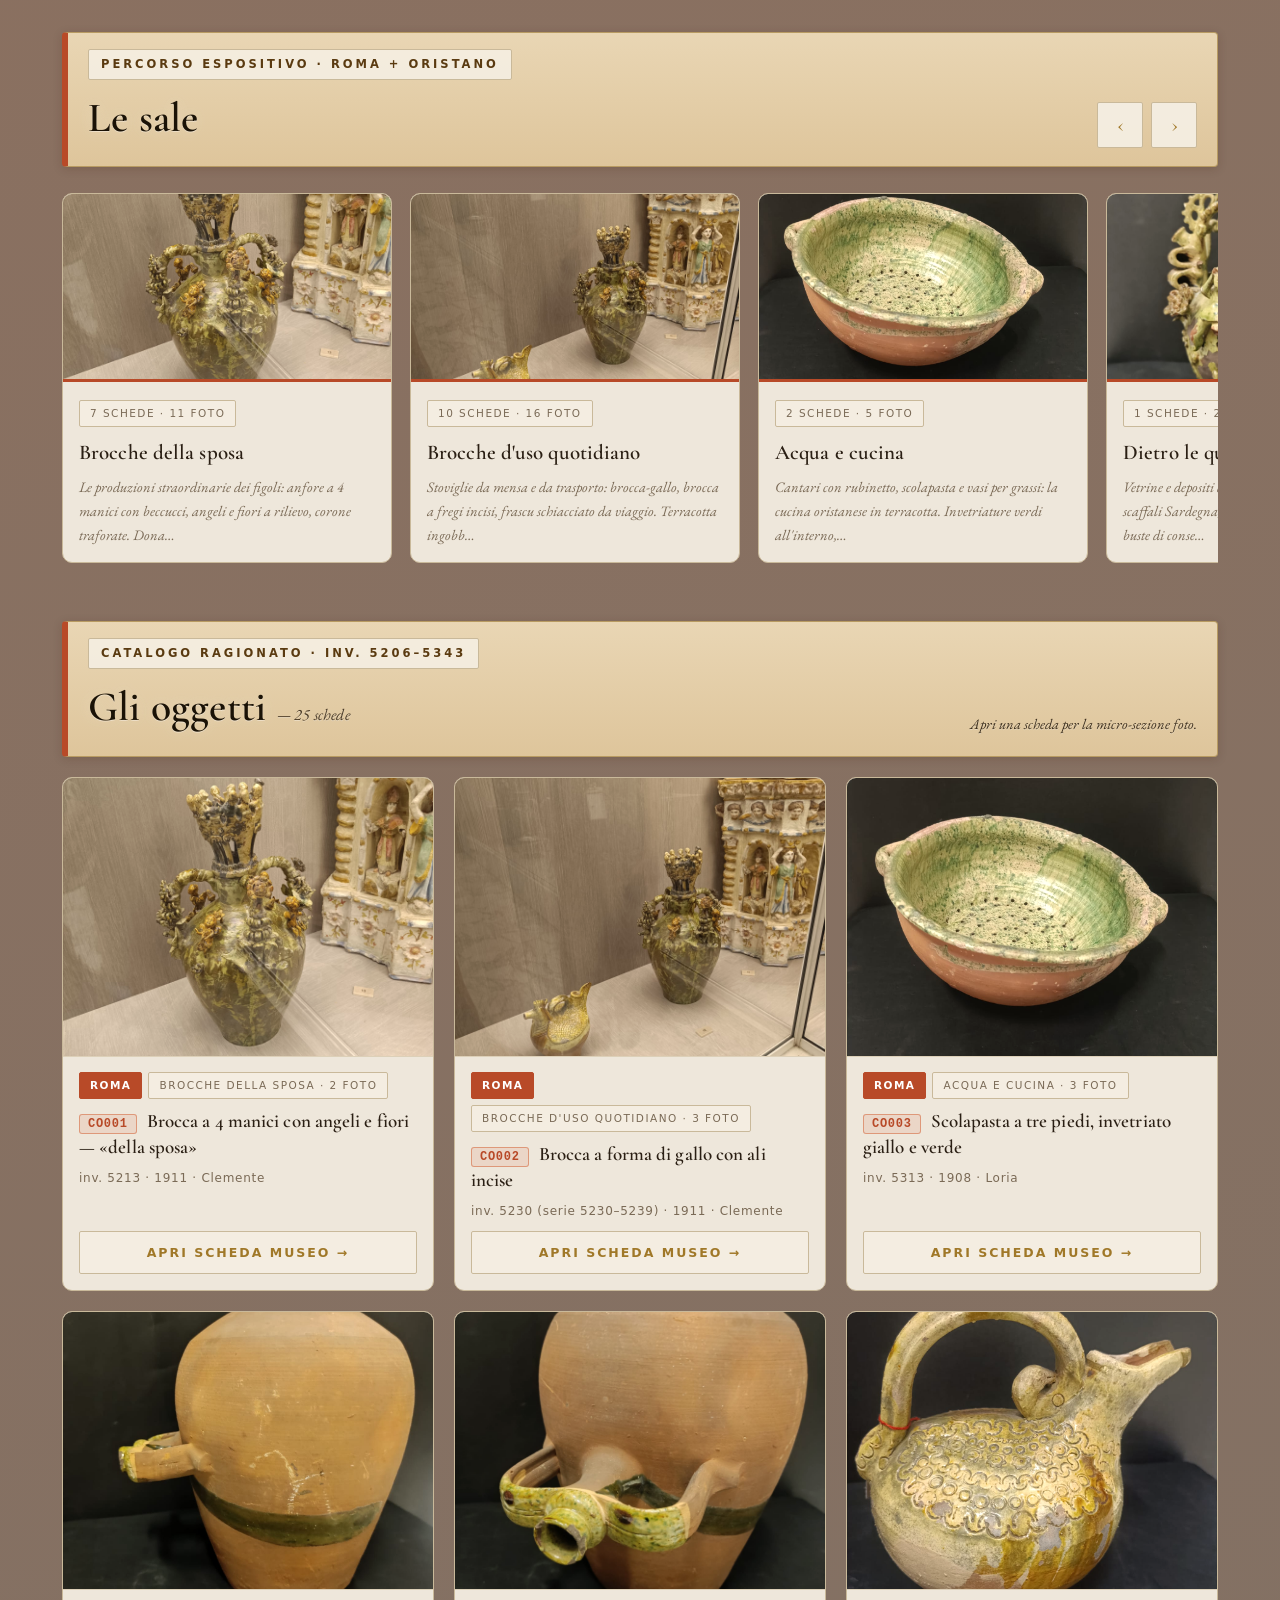
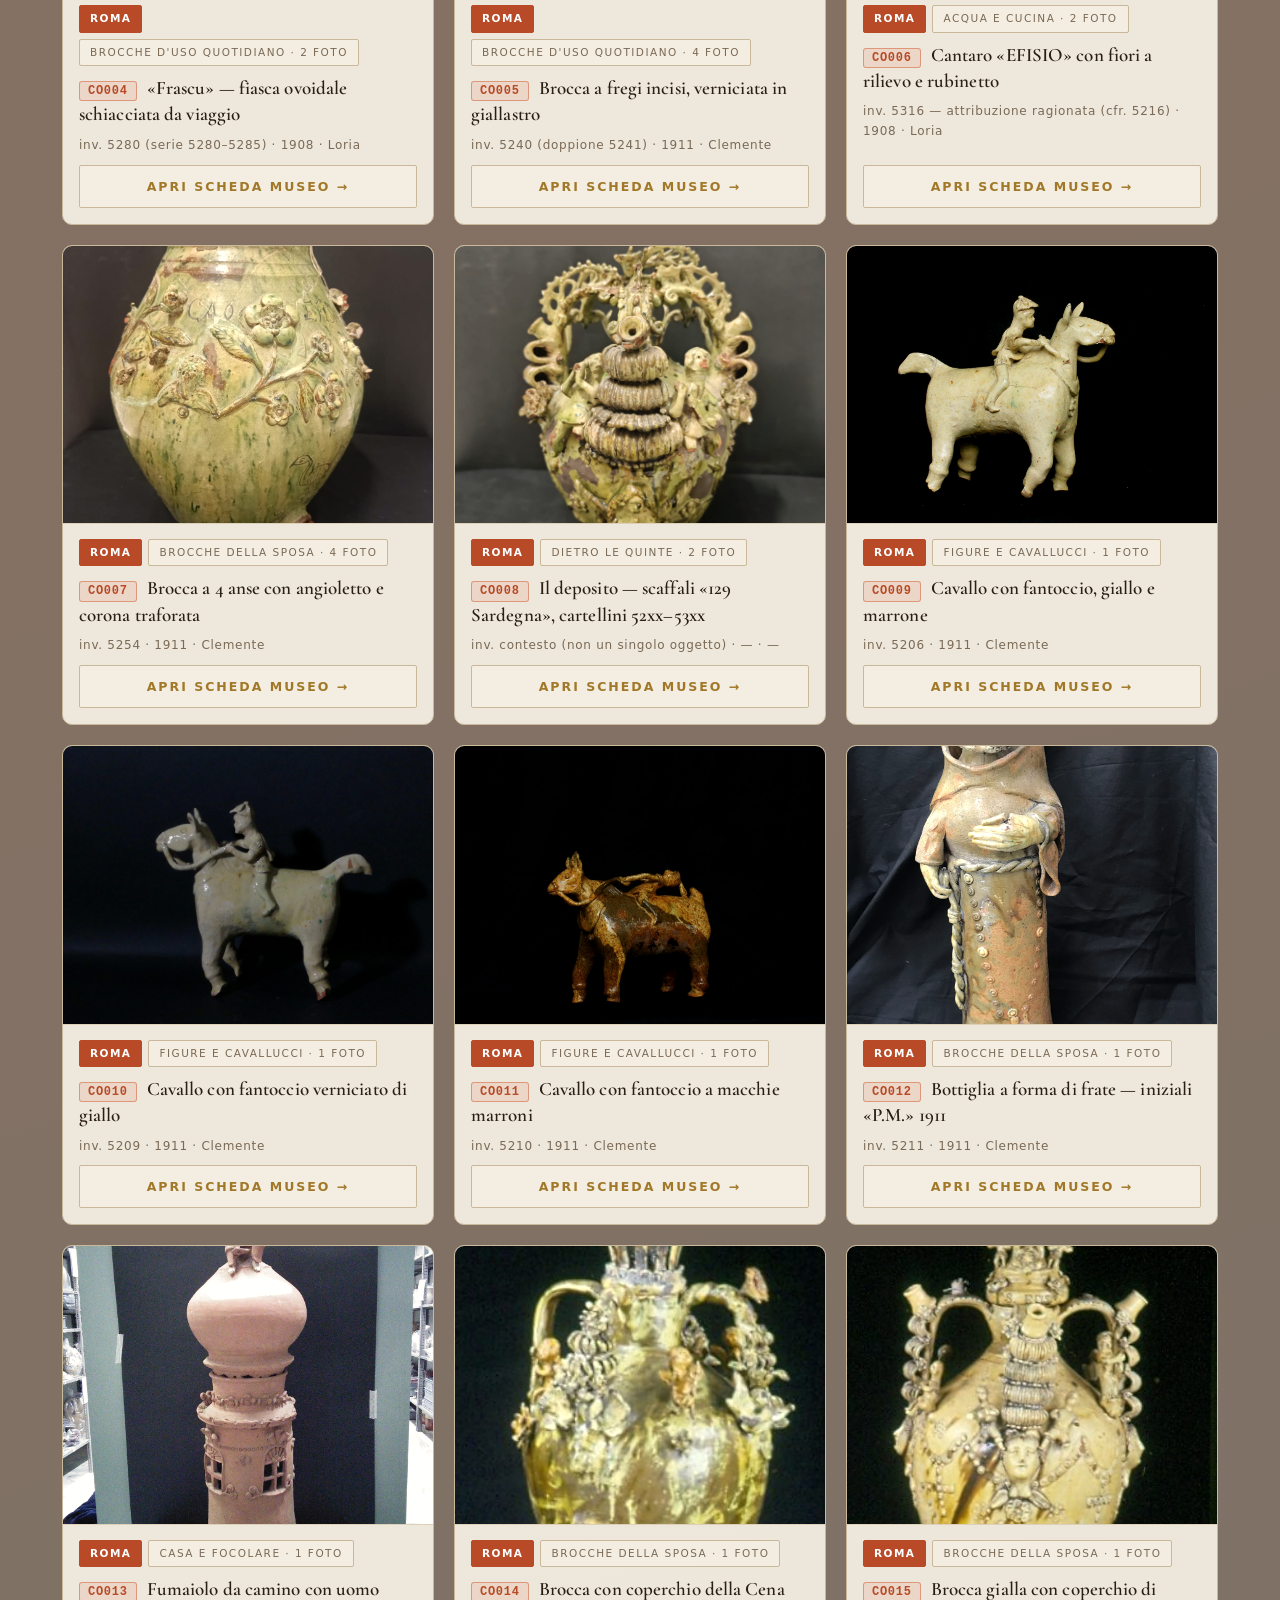
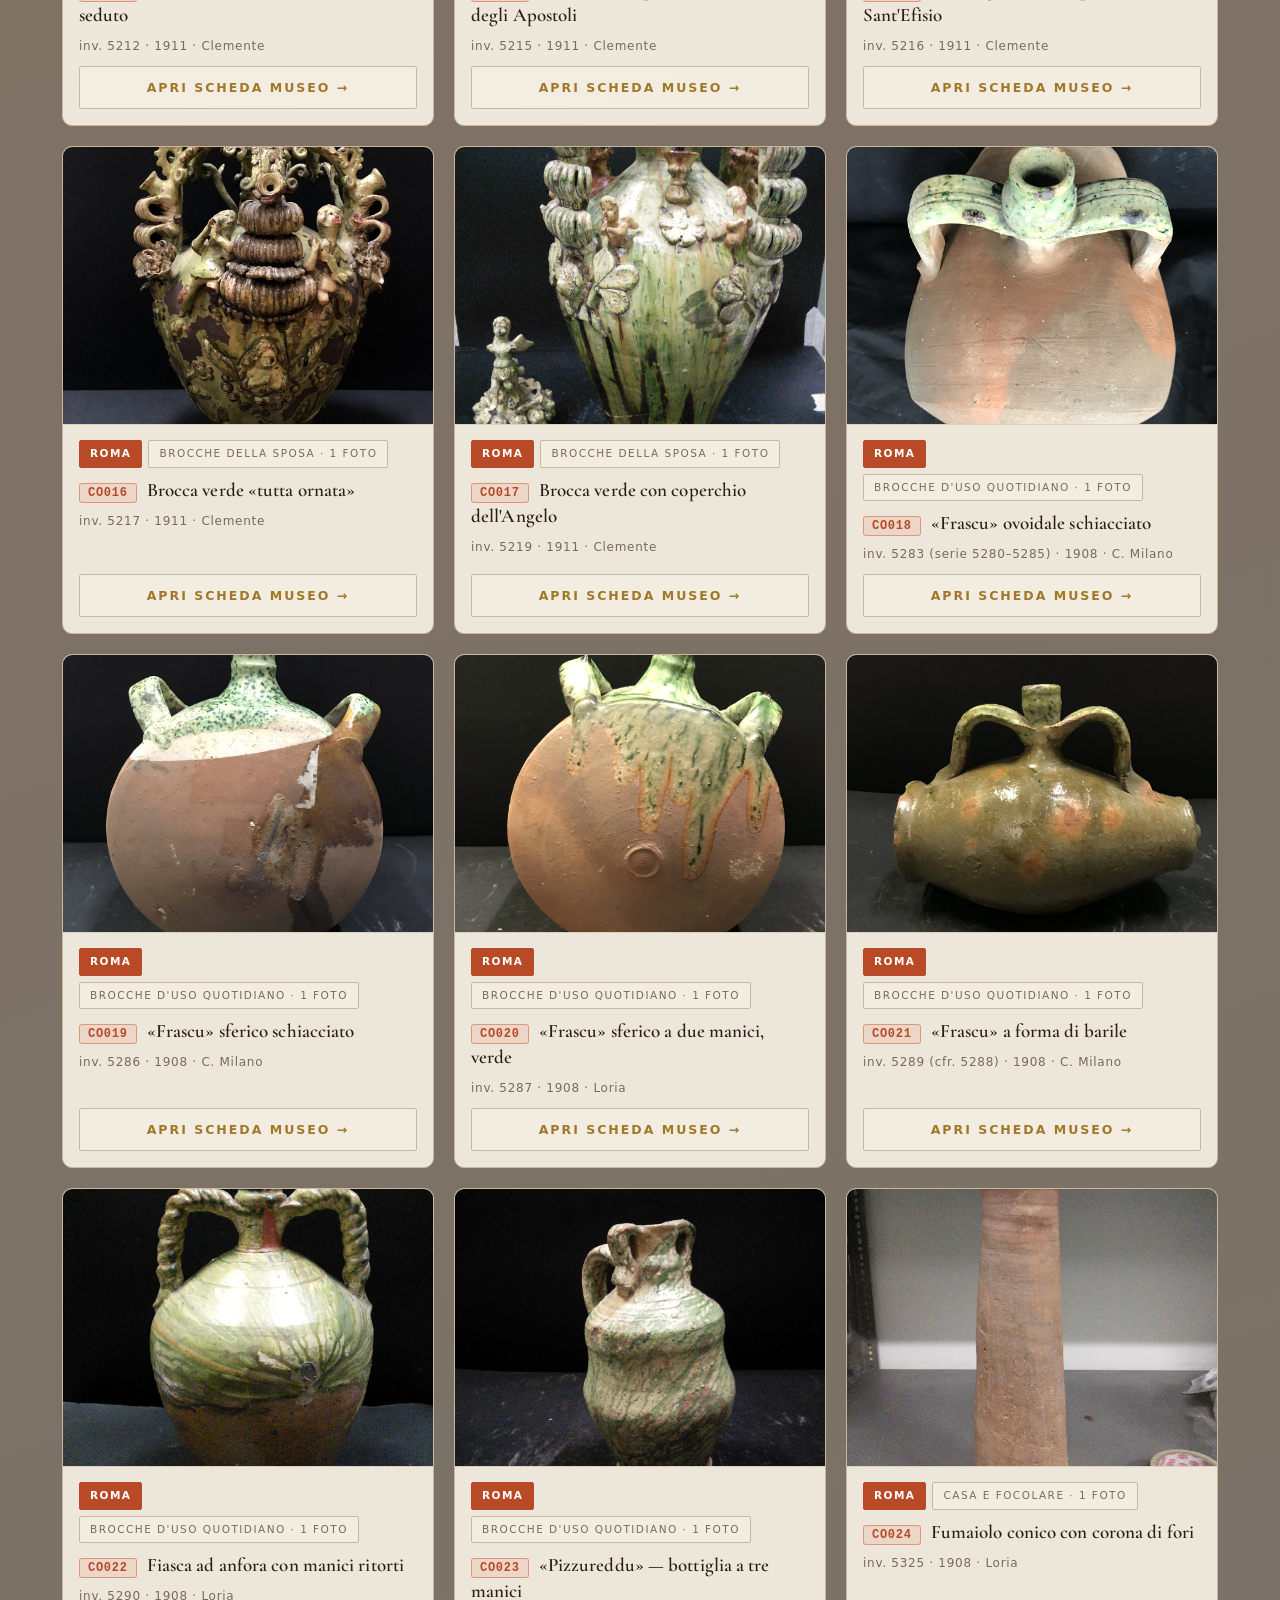
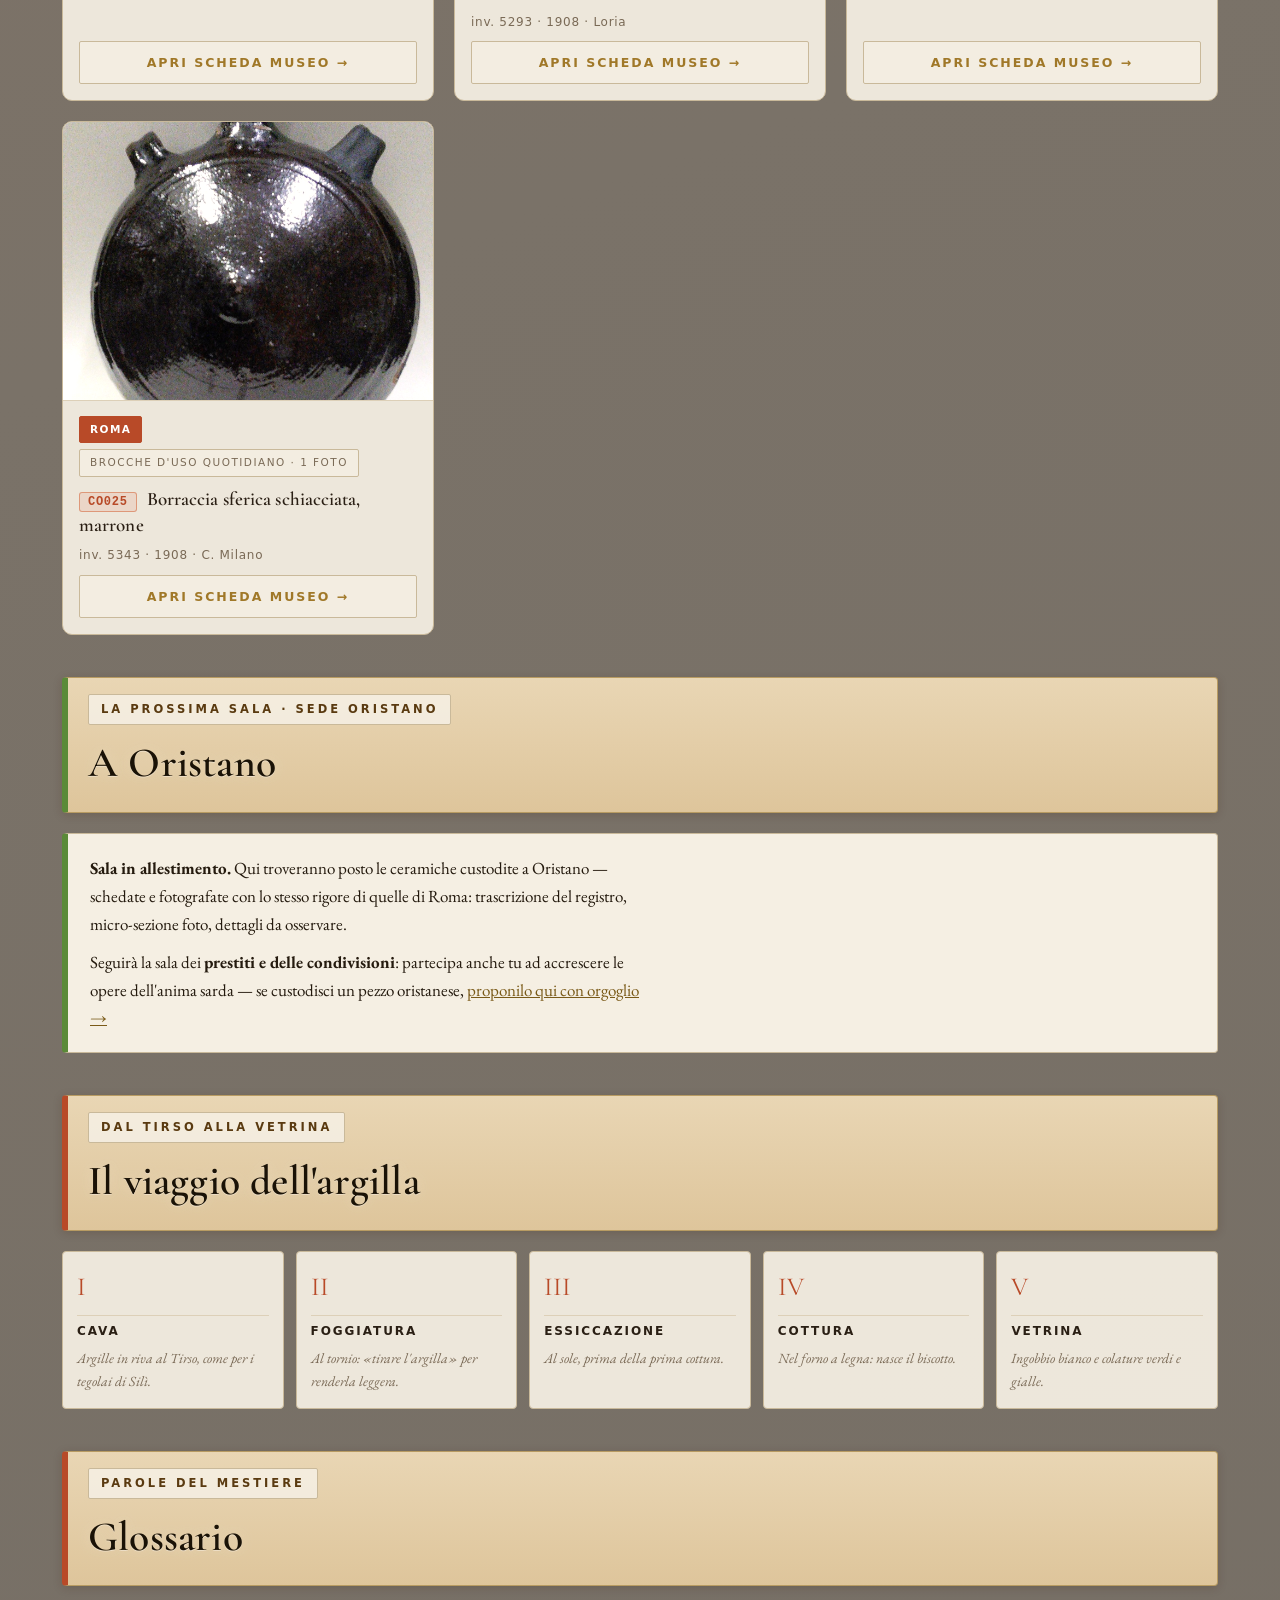
==== commit 9ba016b5: "refactor: unificate sezioni storie e prestiti in 'La collezione cresce'" ====
--- a/index.html
+++ b/index.html
@@ -357,56 +357,73 @@
   <div class="confronto-grid" id="confronto-grid"></div>
 </section>
 
-<section class="wrap storie-sez" id="storie" aria-labelledby="tit-storie">
+<section class="wrap storie-sez" id="condividi-sez" aria-labelledby="tit-storie">
   <div class="sec-row">
     <div class="sec-head">
       <p class="sec-over">La collezione cresce</p>
-      <h2 class="sec" id="tit-storie">Storie dalla comunità</h2>
+      <h2 class="sec" id="tit-storie">La collezione cresce</h2>
     </div>
   </div>
   <p class="storie-intro">Il museo è fatto anche delle storie di chi possiede una ceramica oristanese. Raccontala qui: la fotouseremo solo con il tuo consenso.</p>
-  <div class="storie-form-box">
-    <form id="storie-form" class="storie-form">
-      <div class="storie-riga">
-        <label>Il tuo nome
-          <input type="text" id="storie-nome" required placeholder="Es. Maria S.">
+
+  <div class="sotto-sezione">
+    <h3 class="sotto-titolo">Racconta la tua storia</h3>
+    <div class="storie-form-box">
+      <form id="storie-form" class="storie-form">
+        <div class="storie-riga">
+          <label>Il tuo nome
+            <input type="text" id="storie-nome" required placeholder="Es. Maria S.">
+          </label>
+          <label>La tua città
+            <input type="text" id="storie-citta" placeholder="Es. Oristano">
+          </label>
+        </div>
+        <label>Il titolo del racconto
+          <input type="text" id="storie-titolo" required placeholder="Es. Il frascu di mia nonna">
         </label>
-        <label>La tua città
-          <input type="text" id="storie-citta" placeholder="Es. Oristano">
+        <label>La storia
+          <textarea id="storie-testo" rows="4" required placeholder="Racconta la storia del pezzo: da dove viene, come è arrivato in famiglia, ricordi legati..."></textarea>
         </label>
-      </div>
-      <label>Il titolo del racconto
-        <input type="text" id="storie-titolo" required placeholder="Es. Il frascu di mia nonna">
-      </label>
-      <label>La storia
-        <textarea id="storie-testo" rows="4" required placeholder="Racconta la storia del pezzo: da dove viene, come è arrivato in famiglia, ricordi legati..."></textarea>
-      </label>
-      <div class="storie-riga">
-        <label>La tua email (non verrà pubblicata)
-          <input type="email" id="storie-email" required placeholder="nome@esempio.it">
-        </label>
-        <label>Foto (opzionale, verrà richiesta via email)
-          <input type="file" id="storie-foto" accept="image/*">
-        </label>
-      </div>
-      <button type="submit" class="btn storie-invia">Invia la storia</button>
-      <p class="storie-nota">Le storie vengono pubblicate dopo revisione del curatore. Riceverai un'email di conferma.</p>
-    </form>
-    <div id="storie-confirm" class="storie-confirm" hidden>
-      <strong>Grazie!</strong> La tua storia è stata registrata. La pubblicheremo dopo revisione.
-    </div>
-  </div>
-  <div class="storie-lista" id="storie-lista">
-    <article class="storia-card">
-      <h3>Il frascu di nonna Regina</h3>
-      <p class="storia-meta">Maria S. · Oristano</p>
-      <p>Nonna Regina teneva questo frascu sul davanzale della cucina. Diceva che era arrivato dalla Sardegna con la valigia del matrimonio, nel 1952. L'acqua ci si manteneva fresca d'estate, e quando eravamo noi bambini ci faceva bere un sorso dopo le partite in piazza. Oggi è nel soggiorno, fiori secchi dentro, e quando lo guardo sento ancora la voce di nonna.</p>
-    </article>
-    <article class="storia-card">
-      <h3>La brocca del balcone</h3>
-      <p class="storia-meta">Giovanni T. · Milano</p>
-      <p>Mio padre l'ha portata a Milano quando si è trasferito nel 1968. Diceva: "Questa resta in balcone, anche se qui non c'è il sole di Oristano". Per anni i fiori secchi ci hanno fatto compagnia. Dopo la morte di mio padre, l'ho messa in cucina, dove la vedeva ogni giorno. È ancora qui, con il suo musetto colorato.</p>
-    </article>
+        <div class="storie-riga">
+          <label>La tua email (non verrà pubblicata)
+            <input type="email" id="storie-email" required placeholder="nome@esempio.it">
+          </label>
+          <label>Foto (opzionale, verrà richiesta via email)
+            <input type="file" id="storie-foto" accept="image/*">
+          </label>
+        </div>
+        <button type="submit" class="btn storie-invia">Invia la storia</button>
+        <p class="storie-nota">Le storie vengono pubblicate dopo revisione del curatore. Riceverai un'email di conferma.</p>
+      </form>
+      <div id="storie-confirm" class="storie-confirm" hidden>
+        <strong>Grazie!</strong> La tua storia è stata registrata. La pubblicheremo dopo revisione.
+      </div>
+    </div>
+    <div class="storie-lista" id="storie-lista">
+      <article class="storia-card">
+        <h3>Il frascu di nonna Regina</h3>
+        <p class="storia-meta">Maria S. · Oristano</p>
+        <p>Nonna Regina teneva questo frascu sul davanzale della cucina. Diceva che era arrivato dalla Sardegna con la valigia del matrimonio, nel 1952. L'acqua ci si manteneva fresca d'estate, e quando eravamo noi bambini ci faceva bere un sorso dopo le partite in piazza. Oggi è nel soggiorno, fiori secchi dentro, e quando lo guardo sento ancora la voce di nonna.</p>
+      </article>
+      <article class="storia-card">
+        <h3>La brocca del balcone</h3>
+        <p class="storia-meta">Giovanni T. · Milano</p>
+        <p>Mio padre l'ha portata a Milano quando si è trasferito nel 1968. Diceva: "Questa resta in balcone, anche se qui non c'è il sole di Oristano". Per anni i fiori secchi ci hanno fatto compagnia. Dopo la morte di mio padre, l'ho messa in cucina, dove la vedeva ogni giorno. È ancora qui, con il suo musetto colorado.</p>
+      </article>
+    </div>
+  </div>
+
+  <div class="sotto-sezione">
+    <h3 class="sotto-titolo">Proponi un oggetto</h3>
+    <p class="gioco-intro">Hai in casa una ceramica oristanese? La prossima sala del museo si costruisce con i pezzi della comunità: in prestito per le mostre o condivisi con fotografie.</p>
+    <ol class="passi">
+      <li><strong>Fotografa</strong><span>Insieme, dettagli, fondi e scritte, a luce naturale.</span></li>
+      <li><strong>Racconta</strong><span>Misure, provenienza e storia del pezzo in famiglia.</span></li>
+      <li><strong>Invia</strong><span>Scrivi al curatore allegando foto e descrizione.</span></li>
+    </ol>
+    <div class="cta-row">
+      <a class="btn btn-link" href="mailto:alfredoforte.web@gmail.com?subject=Ceramica%20Oristano%20%E2%80%94%20propongo%20un%20oggetto&body=Titolo%2Foggetto%3A%0AMisure%3A%0AProvenienza%3A%0AFoto%20allegate%3A%20si%2Fno">Proponi un oggetto</a>
+    </div>
   </div>
 </section>
 
@@ -672,24 +689,6 @@
   </ol>
 </section>
 
-<section class="wrap prestiti" id="condividi-sez" aria-labelledby="tit-prestiti">
-  <div class="sec-row">
-    <div class="sec-head">
-      <p class="sec-over">La collezione cresce</p>
-      <h2 class="sec" id="tit-prestiti">Presta o condividi un pezzo</h2>
-    </div>
-  </div>
-  <p class="gioco-intro">Hai in casa una ceramica oristanese? La prossima sala del museo si costruisce con i pezzi della comunità: in prestito per le mostre o condivisi con fotografie.</p>
-  <ol class="passi">
-    <li><strong>Fotografa</strong><span>Insieme, dettagli, fondi e scritte, a luce naturale.</span></li>
-    <li><strong>Racconta</strong><span>Misure, provenienza e storia del pezzo in famiglia.</span></li>
-    <li><strong>Invia</strong><span>Scrivi al curatore allegando foto e descrizione.</span></li>
-  </ol>
-  <div class="cta-row">
-    <a class="btn btn-link" href="mailto:alfredoforte.web@gmail.com?subject=Ceramica%20Oristano%20%E2%80%94%20propongo%20un%20oggetto&body=Titolo%2Foggetto%3A%0AMisure%3A%0AProvenienza%3A%0AFoto%20allegate%3A%20si%2Fno">Proponi un oggetto</a>
-  </div>
-</section>
-
 <section class="wrap mappa-sez" id="mappa-sez" aria-labelledby="tit-mappa">
   <div class="sec-row">
     <div class="sec-head">
--- a/styles.css
+++ b/styles.css
@@ -624,6 +624,9 @@
 /* ---------- storie dalla comunità ---------- */
 .storie-sez{padding-top:30px}
 .storie-intro{font-size:17px;font-style:italic;color:#3d2f1d;max-width:70ch;background:var(--ink);border:1px solid var(--line);border-radius:4px;padding:16px 20px;margin:0 0 20px}
+.sotto-sezione{margin-top:28px;padding-top:24px;border-top:1px solid var(--line-soft)}
+.sotto-sezione:first-of-type{margin-top:0;padding-top:0;border-top:none}
+.sotto-titolo{font-family:var(--sans);font-size:13px;font-weight:700;letter-spacing:.22em;text-transform:uppercase;color:var(--bronze);margin:0 0 14px}
 .storie-form-box{background:var(--ink);border:1px solid var(--line);border-radius:4px;padding:22px 24px;margin-bottom:24px}
 .storie-form{display:grid;gap:14px}
 .storie-riga{display:grid;grid-template-columns:1fr 1fr;gap:14px}
